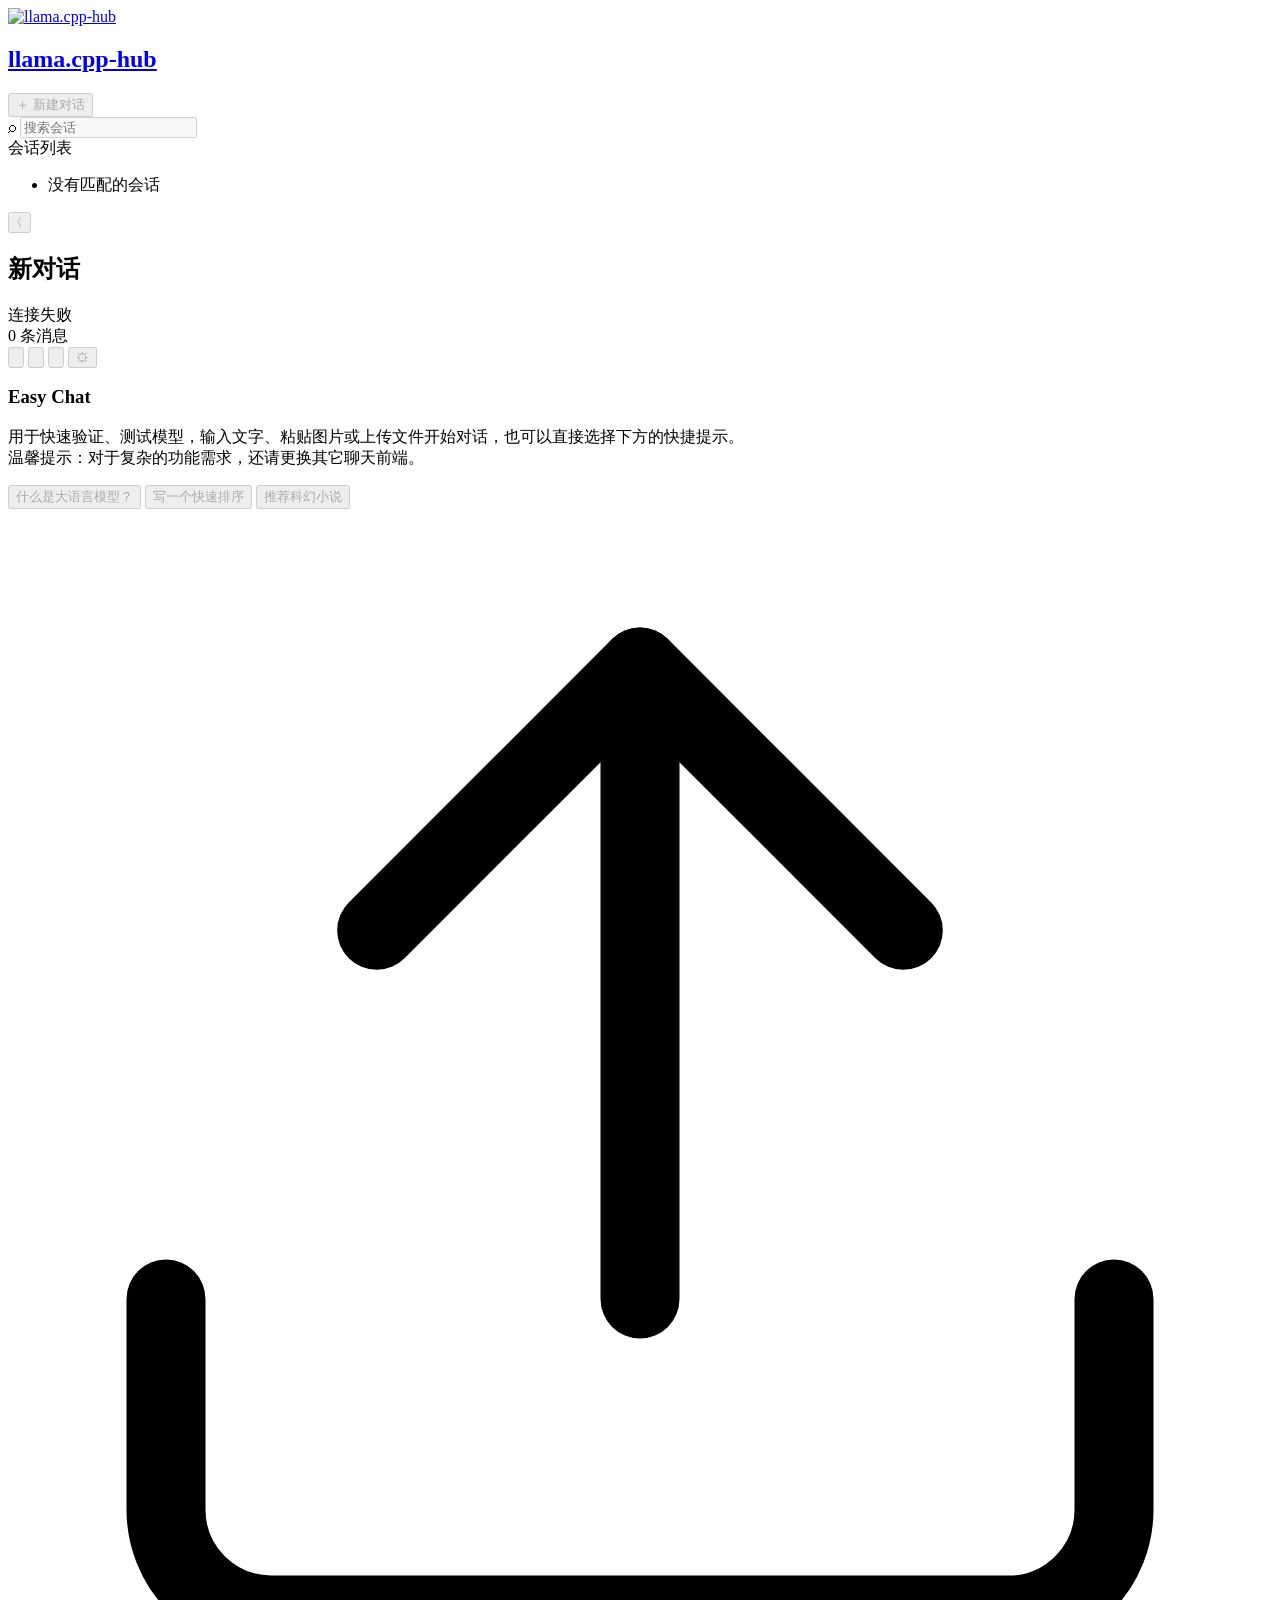
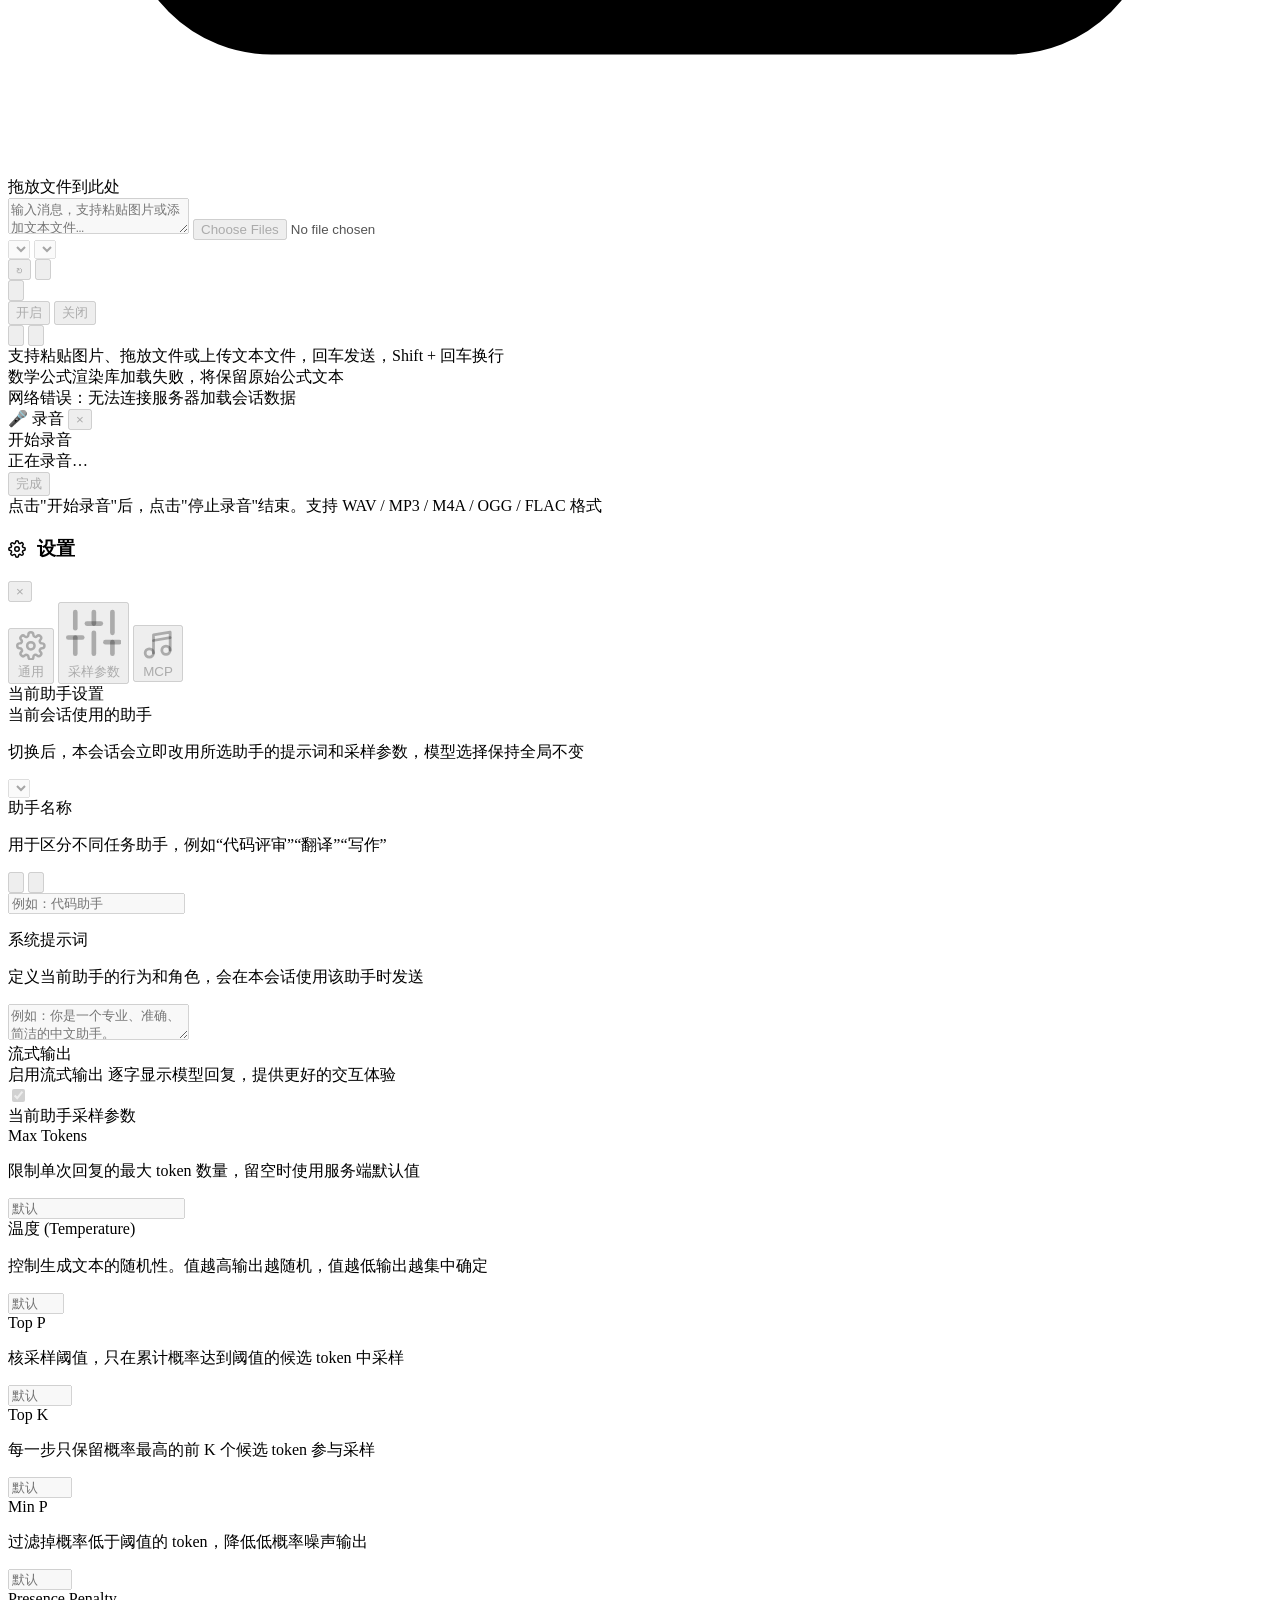
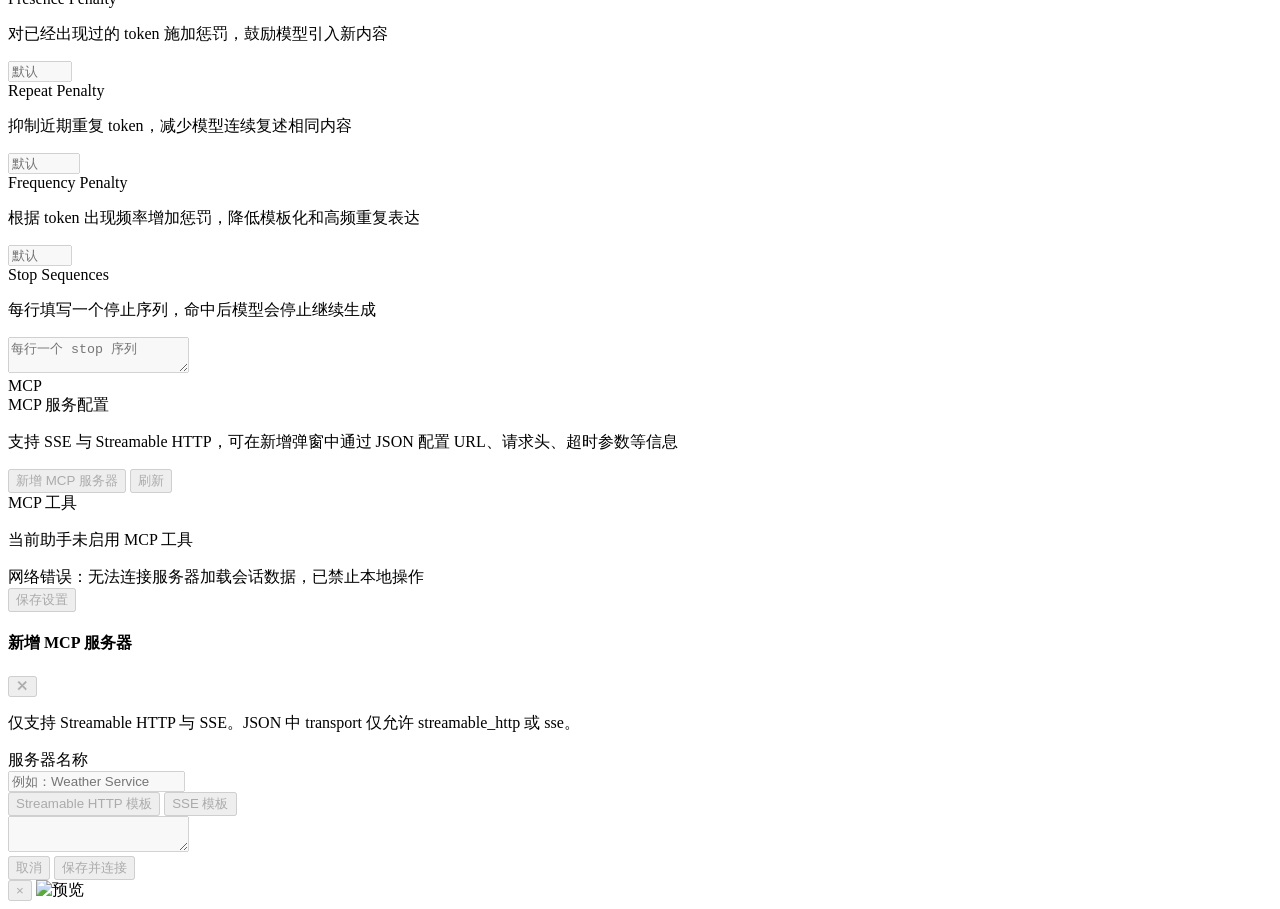
==== src/main/resources/web/chat/index.html @ 574ead31 "Merge upstream updates: 同步上游项目的最新修复和功能" ====
<!DOCTYPE html>
<html lang="zh-CN">
<head>
  <meta charset="UTF-8">
  <meta name="viewport" content="width=device-width, initial-scale=1.0">
  <title>Easy Chat</title>
  <link rel="stylesheet" href="./index.css">
  <link rel="stylesheet" href="/css/github.min.css">
</head>
<body>
  <div class="app">
    <aside class="sidebar">
      <div class="brand">
        <a class="brand-left" href="../index.html" aria-label="返回首页">
          <div class="brand-mark">
            <img src="../llama1-icon-transparent.png" alt="llama.cpp-hub" class="brand-mark-image">
          </div>
          <div class="brand-copy">
            <h1>llama.cpp-hub</h1>
          </div>
        </a>
      </div>

      <button id="newChatBtn" class="primary-button full" type="button">＋ 新建对话</button>

      <div class="search-wrap">
        <span>⌕</span>
        <input id="searchInput" type="text" placeholder="搜索会话">
      </div>

      <div class="sidebar-label">会话列表</div>
      <ul id="conversationList" class="conversation-list"></ul>
    </aside>

    <main class="main">
      <header class="topbar">
        <div class="topbar-leading">
          <button id="sidebarToggleBtn" class="icon-button sidebar-toggle" type="button" aria-label="打开会话列表" aria-expanded="false">☰</button>
          <div class="topbar-copy">
            <h2 id="conversationTitle">新对话</h2>
          </div>
        </div>
        <div class="topbar-actions">
          <div class="status-chip">
            <span id="statusDot" class="status-dot"></span>
            <span id="statusShortText">未连接</span>
          </div>
          <div id="messageCountChip" class="meta-chip">0 条消息</div>
         <button id="privacyModeBtn" class="icon-button privacy-mode-btn" type="button" aria-label="开启隐私模式" aria-pressed="false" title="隐私模式">
            <svg viewBox="0 0 24 24" fill="none" stroke="currentColor" stroke-width="1.9" stroke-linecap="round" stroke-linejoin="round" aria-hidden="true">
              <path d="M12 3l7 3v5c0 5-3.2 8.7-7 10-3.8-1.3-7-5-7-10V6l7-3z"/>
              <path d="M9 12h6"/>
              <path d="M10 9.5h4"/>
            </svg>
          </button>
          <button id="exportBtn" class="ghost-button toolbar-icon-button" type="button" aria-label="导出对话" title="导出对话">
            <svg viewBox="0 0 24 24" fill="none" stroke="currentColor" stroke-width="2" stroke-linecap="round" stroke-linejoin="round" aria-hidden="true"><path d="M21 15v4a2 2 0 0 1-2 2H5a2 2 0 0 1-2-2v-4"/><polyline points="7 10 12 15 17 10"/><line x1="12" y1="15" x2="12" y2="3"/></svg>
          </button>
          <button id="clearBtn" class="ghost-button toolbar-icon-button" type="button" aria-label="清空对话" title="清空对话">
            <svg viewBox="0 0 24 24" fill="none" stroke="currentColor" stroke-width="2" stroke-linecap="round" stroke-linejoin="round" aria-hidden="true"><polyline points="3 6 5 6 21 6"/><path d="M8 6V4a1 1 0 0 1 1-1h6a1 1 0 0 1 1 1v2"/><path d="M19 6l-1 14a1 1 0 0 1-1 1H7a1 1 0 0 1-1-1L5 6"/><line x1="10" y1="11" x2="10" y2="17"/><line x1="14" y1="11" x2="14" y2="17"/></svg>
          </button>
          <button id="settingsBtn" class="icon-button" type="button" aria-label="设置">⚙</button>
        </div>
      </header>

      <section id="chatScroll" class="chat-scroll">
        <div class="chat-column">
          <div id="emptyState" class="empty-state">
            <div class="empty-card">
              <h3>Easy Chat</h3>
              <p>用于快速验证、测试模型，输入文字、粘贴图片或上传文件开始对话，也可以直接选择下方的快捷提示。<br>温馨提示：对于复杂的功能需求，还请更换其它聊天前端。</p>
              <div class="empty-hints">
                <button class="empty-hint" data-hint="用简单的语言解释一下什么是大语言模型">什么是大语言模型？</button>
                <button class="empty-hint" data-hint="帮我写一个 Python 快速排序算法">写一个快速排序</button>
                <button class="empty-hint" data-hint="给我推荐 5 本经典的科幻小说，并简要说明推荐理由">推荐科幻小说</button>
              </div>
            </div>
          </div>
          <div id="messages"></div>
        </div>
      </section>

      <section class="composer-shell">
        <div class="composer-card">
          <div id="draftImageList" class="draft-image-list hidden"></div>
          <div id="dropZone" class="drop-zone hidden">
            <div class="drop-zone-inner">
              <svg class="drop-zone-icon" viewBox="0 0 24 24" fill="none" stroke="currentColor" stroke-width="1.5" stroke-linecap="round" stroke-linejoin="round"><path d="M21 15v4a2 2 0 0 1-2 2H5a2 2 0 0 1-2-2v-4"/><polyline points="17 8 12 3 7 8"/><line x1="12" y1="3" x2="12" y2="15"/></svg>
              <span>拖放文件到此处</span>
            </div>
          </div>
          <textarea id="promptInput" class="composer-input" placeholder="输入消息，支持粘贴图片或添加文本文件…"></textarea>
          <input id="imageInput" class="hidden" type="file" multiple>
          <div class="composer-bar">
            <div class="composer-left">
              <select id="conversationAssistantSelect" class="model-select composer-assistant-select" aria-label="当前会话使用的助手"></select>
              <select id="modelSelect" class="model-select" aria-label="选择模型"></select>
            </div>
            <div class="composer-right">
              <button id="refreshModelsBtn" class="icon-button" type="button" aria-label="刷新模型" title="刷新模型">↻</button>
              <button id="imageUploadBtn" class="image-upload-btn" type="button" aria-label="Upload files" title="Upload files">
                <svg viewBox="0 0 24 24" fill="none" stroke="currentColor" stroke-width="1.8" stroke-linecap="round" stroke-linejoin="round" aria-hidden="true">
                  <path d="M14 2H7a2 2 0 0 0-2 2v16a2 2 0 0 0 2 2h10a2 2 0 0 0 2-2V7z"></path>
                  <path d="M14 2v5h5"></path>
                  <path d="M12 18v-6"></path>
                  <path d="M9.5 14.5 12 12l2.5 2.5"></path>
                </svg>
              </button>
              <div id="thinkingMenuWrap" class="menu-wrap">
                <button id="thinkingToggleBtn" class="icon-button thinking-toggle" type="button" aria-label="思维链" aria-haspopup="menu" aria-expanded="false" title="思维链">
                  <svg class="thinking-toggle-icon" viewBox="0 0 24 24" fill="none" stroke="currentColor" stroke-width="1.8" stroke-linecap="round" stroke-linejoin="round" aria-hidden="true">
                    <path d="M9 18h6"/>
                    <path d="M10 22h4"/>
                    <path d="M8.8 14.8C7.7 13.95 7 12.62 7 11.13C7 8.3 9.24 6 12 6s5 2.3 5 5.13c0 1.49-.7 2.82-1.8 3.67c-.64.5-1.2 1.03-1.52 1.7H10.32c-.32-.67-.88-1.2-1.52-1.7Z"/>
                    <path d="M12 2v1.5"/>
                    <path d="M4.93 4.93l1.06 1.06"/>
                    <path d="M19.07 4.93l-1.06 1.06"/>
                  </svg>
                </button>
                <div id="thinkingMenu" class="thinking-menu" role="menu" aria-hidden="true">
                  <button class="thinking-menu-item" type="button" data-thinking-value="true" role="menuitemradio">开启</button>
                  <button class="thinking-menu-item" type="button" data-thinking-value="false" role="menuitemradio">关闭</button>
                </div>
              </div>
              <button id="micRecorderBtn" class="icon-button toolbar-icon-button" type="button" aria-label="录音" title="录音">
                <svg viewBox="0 0 24 24" fill="none" stroke="currentColor" stroke-width="2" stroke-linecap="round" stroke-linejoin="round" aria-hidden="true"><path d="M12 2a3 3 0 0 0-3 3v7a3 3 0 0 0 6 0V5a3 3 0 0 0-3-3z"/><path d="M19 10v2a7 7 0 0 1-14 0v-2"/><line x1="12" y1="19" x2="12" y2="22"/></svg>
              </button>
              <button id="sendBtn" class="icon-button send-toggle-button" type="button" aria-label="发送" title="发送">
                <svg viewBox="0 0 24 24" fill="none" stroke="currentColor" stroke-width="2" stroke-linecap="round" stroke-linejoin="round" aria-hidden="true"><line x1="22" y1="2" x2="11" y2="13"/><polygon points="22 2 15 22 11 13 2 9 22 2"/></svg>
              </button>
            </div>
          </div>
        </div>
        <div class="composer-hint">支持粘贴图片、拖放文件或上传文本文件，回车发送，Shift + 回车换行</div>
      </section>
    </main>
  </div>
  <div id="sidebarBackdrop" class="sidebar-backdrop" aria-hidden="true"></div>

  <div id="toastContainer" class="toast-container" aria-live="polite"></div>

  <div id="audioRecorderModal" class="audio-recorder-modal" aria-hidden="true">
    <div class="audio-recorder-panel">
      <div class="audio-recorder-head">
        <span>🎤 录音</span>
        <button id="audioRecorderCloseBtn" type="button" aria-label="关闭" class="audio-recorder-close">&times;</button>
      </div>
      <div class="audio-recorder-body">
        <!-- audio-recorder-idle placeholder -->
        <div id="audioRecorderStartBtn" class="audio-recorder-record-btn" type="button">开始录音</div>
        <!-- audio-recorder-recording -->
        <div id="audioRecorderStatus" class="audio-recorder-status">正在录音…</div>
        <!-- audio-recorder-complete -->
        <div id="audioRecorderComplete" class="audio-recorder-complete">
          <button id="audioRecorderDoneBtn" class="audio-recorder-action-btn audio-recorder-confirm" type="button">完成</button>
        </div>
        <div class="audio-recorder-hint">点击"开始录音"后，点击"停止录音"结束。支持 WAV / MP3 / M4A / OGG / FLAC 格式</div>
      </div>
    </div>
  </div>

  <div id="settingsDrawer" class="drawer" aria-hidden="true">
    <div class="drawer-panel settings-dialog">
      <div class="drawer-head">
        <h3>
          <svg viewBox="0 0 24 24" fill="none" stroke="currentColor" stroke-width="2" stroke-linecap="round" stroke-linejoin="round" style="width:18px;height:18px;vertical-align:-3px;margin-right:6px"><circle cx="12" cy="12" r="3"/><path d="M19.4 15a1.65 1.65 0 0 0 .33 1.82l.06.06a2 2 0 0 1-2.83 2.83l-.06-.06a1.65 1.65 0 0 0-1.82-.33 1.65 1.65 0 0 0-1 1.51V21a2 2 0 0 1-4 0v-.09A1.65 1.65 0 0 0 9 19.4a1.65 1.65 0 0 0-1.82.33l-.06.06a2 2 0 0 1-2.83-2.83l.06-.06A1.65 1.65 0 0 0 4.68 15a1.65 1.65 0 0 0-1.51-1H3a2 2 0 0 1 0-4h.09A1.65 1.65 0 0 0 4.6 9a1.65 1.65 0 0 0-.33-1.82l-.06-.06a2 2 0 0 1 2.83-2.83l.06.06A1.65 1.65 0 0 0 9 4.68a1.65 1.65 0 0 0 1-1.51V3a2 2 0 0 1 4 0v.09a1.65 1.65 0 0 0 1 1.51 1.65 1.65 0 0 0 1.82-.33l.06-.06a2 2 0 0 1 2.83 2.83l-.06.06A1.65 1.65 0 0 0 19.4 9a1.65 1.65 0 0 0 1.51 1H21a2 2 0 0 1 0 4h-.09a1.65 1.65 0 0 0-1.51 1z"/></svg>
          设置
        </h3>
        <button id="closeSettingsBtn" class="icon-button" type="button" aria-label="关闭">×</button>
      </div>

      <div class="settings-body">
        <nav class="settings-tabs" role="tablist">
          <button class="settings-tab active" data-settings-tab="general" role="tab" type="button">
            <svg viewBox="0 0 24 24" fill="none" stroke="currentColor" stroke-width="2" stroke-linecap="round" stroke-linejoin="round"><circle cx="12" cy="12" r="3"/><path d="M19.4 15a1.65 1.65 0 0 0 .33 1.82l.06.06a2 2 0 0 1-2.83 2.83l-.06-.06a1.65 1.65 0 0 0-1.82-.33 1.65 1.65 0 0 0-1 1.51V21a2 2 0 0 1-4 0v-.09A1.65 1.65 0 0 0 9 19.4a1.65 1.65 0 0 0-1.82.33l-.06.06a2 2 0 0 1-2.83-2.83l.06-.06A1.65 1.65 0 0 0 4.68 15a1.65 1.65 0 0 0-1.51-1H3a2 2 0 0 1 0-4h.09A1.65 1.65 0 0 0 4.6 9a1.65 1.65 0 0 0-.33-1.82l-.06-.06a2 2 0 0 1 2.83-2.83l.06.06A1.65 1.65 0 0 0 9 4.68a1.65 1.65 0 0 0 1-1.51V3a2 2 0 0 1 4 0v.09a1.65 1.65 0 0 0 1 1.51 1.65 1.65 0 0 0 1.82-.33l.06-.06a2 2 0 0 1 2.83 2.83l-.06.06A1.65 1.65 0 0 0 19.4 9a1.65 1.65 0 0 0 1.51 1H21a2 2 0 0 1 0 4h-.09a1.65 1.65 0 0 0-1.51 1z"/></svg>
            通用
          </button>
          <button class="settings-tab" data-settings-tab="sampling" role="tab" type="button">
            <svg viewBox="0 0 24 24" fill="none" stroke="currentColor" stroke-width="2" stroke-linecap="round" stroke-linejoin="round"><line x1="4" y1="21" x2="4" y2="14"/><line x1="4" y1="10" x2="4" y2="3"/><line x1="12" y1="21" x2="12" y2="12"/><line x1="12" y1="8" x2="12" y2="3"/><line x1="20" y1="21" x2="20" y2="16"/><line x1="20" y1="12" x2="20" y2="3"/><line x1="1" y1="14" x2="7" y2="14"/><line x1="9" y1="8" x2="15" y2="8"/><line x1="17" y1="16" x2="23" y2="16"/></svg>
            采样参数
          </button>
          <button class="settings-tab" data-settings-tab="mcp" role="tab" type="button">
            <svg viewBox="0 0 24 24" fill="none" stroke="currentColor" stroke-width="2" stroke-linecap="round" stroke-linejoin="round"><path d="M9 18V5l12-2v13"/><path d="M9 9l12-2"/><circle cx="6" cy="18" r="3"/><circle cx="18" cy="16" r="3"/></svg>
            MCP
          </button>
        </nav>

        <div class="settings-content">
          <div class="settings-section active" data-settings-section="general">
            <div class="settings-group">
              <div class="settings-group-title">当前助手设置</div>
              <div class="settings-field">
                <div class="settings-field-header">
                  <label for="settingsConversationAssistantSelect">当前会话使用的助手</label>
                </div>
                <p class="settings-field-desc">切换后，本会话会立即改用所选助手的提示词和采样参数，模型选择保持全局不变</p>
                <select id="settingsConversationAssistantSelect" class="drawer-input" aria-label="设置面板中的当前会话助手"></select>
              </div>
              <div class="settings-field">
                <div class="settings-field-header">
                  <label for="assistantNameInput">助手名称</label>
                </div>
                <p class="settings-field-desc">用于区分不同任务助手，例如“代码评审”“翻译”“写作”</p>
                <div class="assistant-name-row">
                  <div class="settings-inline-actions assistant-inline-actions">
                    <button id="newAssistantBtn" class="icon-button assistant-action-button" type="button" aria-label="新建助手" title="新建助手">
                      <svg viewBox="0 0 24 24" fill="none" stroke="currentColor" stroke-width="2" stroke-linecap="round" stroke-linejoin="round" aria-hidden="true">
                        <path d="M12 5v14"/>
                        <path d="M5 12h14"/>
                      </svg>
                    </button>
                    <button id="deleteAssistantBtn" class="icon-button assistant-action-button" type="button" aria-label="删除当前助手" title="删除当前助手">
                      <svg viewBox="0 0 24 24" fill="none" stroke="currentColor" stroke-width="2" stroke-linecap="round" stroke-linejoin="round" aria-hidden="true">
                        <path d="M3 6h18"/>
                        <path d="M8 6V4h8v2"/>
                        <path d="M19 6l-1 13a1 1 0 0 1-1 1H7a1 1 0 0 1-1-1L5 6"/>
                        <path d="M10 11v6"/>
                        <path d="M14 11v6"/>
                      </svg>
                    </button>
                  </div>
                  <input id="assistantNameInput" class="drawer-input" type="text" maxlength="40" placeholder="例如：代码助手">
                </div>
                <p id="assistantUsageHint" class="settings-field-desc"></p>
              </div>
              <div class="settings-field">
                <div class="settings-field-header">
                  <label for="systemPromptInput">系统提示词</label>
                </div>
                <p class="settings-field-desc">定义当前助手的行为和角色，会在本会话使用该助手时发送</p>
                <textarea id="systemPromptInput" class="drawer-textarea" placeholder="例如：你是一个专业、准确、简洁的中文助手。"></textarea>
              </div>
              <div class="settings-field">
                <div class="settings-field-header">
                  <label>流式输出</label>
                </div>
                <label class="settings-toggle">
                  <div class="settings-toggle-text">
                    <span>启用流式输出</span>
                    <span class="settings-field-desc">逐字显示模型回复，提供更好的交互体验</span>
                  </div>
                  <span class="toggle-switch">
                    <input id="streamToggle" type="checkbox" checked>
                    <span class="toggle-slider"></span>
                  </span>
                </label>
              </div>
            </div>
          </div>

          <div class="settings-section" data-settings-section="sampling">
            <div class="settings-group">
              <div class="settings-group-title">当前助手采样参数</div>
              <div class="settings-field">
                <div class="settings-field-header">
                  <label for="maxTokensInput">Max Tokens</label>
                </div>
                <p class="settings-field-desc">限制单次回复的最大 token 数量，留空时使用服务端默认值</p>
                <input id="maxTokensInput" class="drawer-input" type="number" step="1" min="1" placeholder="默认">
              </div>
              <div class="settings-field">
                <div class="settings-field-header">
                  <label for="temperatureInput">温度 (Temperature)</label>
                </div>
                <p class="settings-field-desc">控制生成文本的随机性。值越高输出越随机，值越低输出越集中确定</p>
                <input id="temperatureInput" class="drawer-input" type="number" step="0.1" min="0" max="2" placeholder="默认">
              </div>
              <div class="settings-field">
                <div class="settings-field-header">
                  <label for="topPInput">Top P</label>
                </div>
                <p class="settings-field-desc">核采样阈值，只在累计概率达到阈值的候选 token 中采样</p>
                <input id="topPInput" class="drawer-input" type="number" step="0.05" min="0" max="1" placeholder="默认">
              </div>
              <div class="settings-field">
                <div class="settings-field-header">
                  <label for="topKInput">Top K</label>
                </div>
                <p class="settings-field-desc">每一步只保留概率最高的前 K 个候选 token 参与采样</p>
                <input id="topKInput" class="drawer-input" type="number" step="1" min="0" max="2048" placeholder="默认">
              </div>
              <div class="settings-field">
                <div class="settings-field-header">
                  <label for="minPInput">Min P</label>
                </div>
                <p class="settings-field-desc">过滤掉概率低于阈值的 token，降低低概率噪声输出</p>
                <input id="minPInput" class="drawer-input" type="number" step="0.01" min="0" max="1" placeholder="默认">
              </div>
              <div class="settings-field">
                <div class="settings-field-header">
                  <label for="presencePenaltyInput">Presence Penalty</label>
                </div>
                <p class="settings-field-desc">对已经出现过的 token 施加惩罚，鼓励模型引入新内容</p>
                <input id="presencePenaltyInput" class="drawer-input" type="number" step="0.1" min="-2" max="2" placeholder="默认">
              </div>
              <div class="settings-field">
                <div class="settings-field-header">
                  <label for="repeatPenaltyInput">Repeat Penalty</label>
                </div>
                <p class="settings-field-desc">抑制近期重复 token，减少模型连续复述相同内容</p>
                <input id="repeatPenaltyInput" class="drawer-input" type="number" step="0.05" min="0" max="10" placeholder="默认">
              </div>
              <div class="settings-field">
                <div class="settings-field-header">
                  <label for="frequencyPenaltyInput">Frequency Penalty</label>
                </div>
                <p class="settings-field-desc">根据 token 出现频率增加惩罚，降低模板化和高频重复表达</p>
                <input id="frequencyPenaltyInput" class="drawer-input" type="number" step="0.1" min="-2" max="2" placeholder="默认">
              </div>
              <div class="settings-field">
                <div class="settings-field-header">
                  <label for="stopSequencesInput">Stop Sequences</label>
                </div>
                <p class="settings-field-desc">每行填写一个停止序列，命中后模型会停止继续生成</p>
                <textarea id="stopSequencesInput" class="drawer-textarea" placeholder="每行一个 stop 序列"></textarea>
              </div>
            </div>
          </div>

          <div class="settings-section" data-settings-section="mcp">
            <div class="settings-group">
              <div class="settings-group-title">MCP</div>
              <div class="settings-field">
                <div class="settings-field-header">
                  <label>MCP 服务配置</label>
                </div>
                <p class="settings-field-desc">支持 SSE 与 Streamable HTTP，可在新增弹窗中通过 JSON 配置 URL、请求头、超时参数等信息</p>
                <div class="mcp-connect-row">
                  <button id="mcpOpenAddDialogBtn" class="primary-button" type="button">新增 MCP 服务器</button>
                  <button id="mcpRefreshBtn" class="ghost-button" type="button">刷新</button>
                </div>
              </div>
              <div class="settings-field">
                <div class="settings-field-header">
                  <label>MCP 工具</label>
                </div>
                <p id="mcpSummary" class="settings-field-desc">当前助手未启用 MCP 工具</p>
                <div id="mcpServerList" class="mcp-server-list"></div>
              </div>
            </div>
          </div>
        </div>
      </div>

      <div class="drawer-footer">
        <span id="settingsStorageHint" class="settings-storage-hint"></span>
        <div class="drawer-actions">
          <button id="saveSettingsBtn" class="primary-button" type="button">保存设置</button>
        </div>
      </div>
    </div>
  </div>

  <div id="mcpAddDialog" class="mcp-dialog-backdrop" aria-hidden="true">
    <div class="mcp-dialog" role="dialog" aria-modal="true" aria-labelledby="mcpAddDialogTitle">
      <div class="mcp-dialog-head">
        <h4 id="mcpAddDialogTitle">新增 MCP 服务器</h4>
        <button id="mcpDialogCloseBtn" class="icon-button mcp-dialog-close" type="button" aria-label="关闭">✕</button>
      </div>
      <div class="mcp-dialog-body">
        <p class="settings-field-desc">仅支持 Streamable HTTP 与 SSE。JSON 中 transport 仅允许 streamable_http 或 sse。</p>
        <div class="settings-field">
          <div class="settings-field-header">
            <label for="mcpServerNameInput">服务器名称</label>
          </div>
          <input id="mcpServerNameInput" class="drawer-input" type="text" placeholder="例如：Weather Service">
        </div>
        <div class="mcp-template-actions">
          <button id="mcpUseStreamableTemplateBtn" class="ghost-button" type="button">Streamable HTTP 模板</button>
          <button id="mcpUseSseTemplateBtn" class="ghost-button" type="button">SSE 模板</button>
        </div>
        <textarea id="mcpJsonInput" class="drawer-textarea mcp-json-input" spellcheck="false" aria-label="MCP JSON 配置"></textarea>
      </div>
      <div class="mcp-dialog-footer">
        <button id="mcpDialogCancelBtn" class="ghost-button" type="button">取消</button>
        <button id="mcpDialogSaveBtn" class="primary-button" type="button">保存并连接</button>
      </div>
    </div>
  </div>
  <div class="image-lightbox" id="imageLightbox" role="dialog" aria-modal="true" aria-label="图片预览">
    <button class="image-lightbox-close" id="imageLightboxClose" type="button" aria-label="关闭">&times;</button>
    <img class="image-lightbox-img" id="imageLightboxImg" src="" alt="预览">
  </div>
  <script src="/js/marked.umd.js"></script>
  <script src="/js/highlight.min.js"></script>
  <script src="./chat-mcp.js"></script>
  <script src="./audio-recorder.js"></script>
  <script>

    const CHAT_ENDPOINT = '/v1/chat/completions';
    const MODELS_ENDPOINT = '/v1/models';
    const EASY_CHAT_STATE_ENDPOINT = '/api/easy-chat/state';
    const EASY_CHAT_STATE_REVISION_ENDPOINT = '/api/easy-chat/state/revision';
    const EASY_CHAT_CONVERSATION_ENDPOINT = '/api/easy-chat/conversation';
    const EASY_CHAT_SYNC_ENDPOINT = '/api/easy-chat/sync';
    const STATE_REVISION_CONFLICT_CODE = 'STATE_REVISION_CONFLICT';
    const STATE_LOAD_TIMEOUT_MS = 30000;
    const STATE_SAVE_TIMEOUT_MS = 20000;
    const MAX_IMAGE_COUNT = 6;
    const MAX_IMAGE_SIZE = 10 * 1024 * 1024;
    const MAX_TEXT_FILE_SIZE = 512 * 1024;
    const MAX_AUDIO_SIZE = 25 * 1024 * 1024;
    const TEXT_FILE_EXTENSIONS = new Set(['txt', 'md', 'markdown', 'json', 'js', 'ts', 'tsx', 'jsx', 'java', 'py', 'go', 'rs', 'c', 'cpp', 'h', 'hpp', 'cs', 'sh', 'bat', 'ps1', 'yaml', 'yml', 'xml', 'html', 'css', 'sql', 'log']);
    let stateSaveTimer = 0;
    let stateSaveRetryTimer = 0;
    let stateSaveInFlight = false;
    let pendingStatePayload = null;
    let stateRevision = '';
    let stateLoadedFromServer = false;
    let stateLoadInProgress = false;
    let conversationLoadInProgress = false;

    const state = {
      model: '',
      temperature: '',
      maxTokens: '',
      topP: '',
      topK: '',
      minP: '',
      presencePenalty: '',
      repeatPenalty: '',
      frequencyPenalty: '',
      stopSequences: '',
      stream: true,
      enableThinking: false,
      systemPrompt: '',
      mcpServerUrls: [],
      search: '',
      privacyMode: false,
      conversations: [],
      currentConversationId: '',
      assistants: [],
      abortController: null,
      isSending: false,
      isRecording: false,
      editingMessageIndex: null,
      editingMessageDraft: null,
      draftImages: [],
      draftTextFiles: [],
      draftAudioFiles: [],
      chatAutoScroll: true,
      conversationMenuId: '',
      sidebarOpen: false,
      sidebarCollapsed: false
    };

    let modelCapabilitiesMap = {};
    let modelNodeIdMap = {};

    function isAudioSupported() {
      const modelName = typeof state.model === 'string' ? state.model : '';
      if (!modelName) {
        return false;
      }
      const caps = modelCapabilitiesMap[modelName];
      if (!caps || typeof caps !== 'object') {
        return false;
      }
      return caps.audio === true;
    }

    function syncMicRecorderButton() {
      if (!els.micRecorderBtn) {
        return;
      }
      const supported = isAudioSupported();
      els.micRecorderBtn.disabled = !supported;
      els.micRecorderBtn.title = supported ? '录音' : '当前模型不支持音频';
    }

    const els = {
      settingsBtn: document.getElementById('settingsBtn'),
      newChatBtn: document.getElementById('newChatBtn'),
      searchInput: document.getElementById('searchInput'),
      conversationList: document.getElementById('conversationList'),
      refreshModelsBtn: document.getElementById('refreshModelsBtn'),
      imageUploadBtn: document.getElementById('imageUploadBtn'),
      imageInput: document.getElementById('imageInput'),
      conversationTitle: document.getElementById('conversationTitle'),
      statusDot: document.getElementById('statusDot'),
      statusShortText: document.getElementById('statusShortText'),
      messageCountChip: document.getElementById('messageCountChip'),
      privacyModeBtn: document.getElementById('privacyModeBtn'),
      sidebarToggleBtn: document.getElementById('sidebarToggleBtn'),
      sidebarBackdrop: document.getElementById('sidebarBackdrop'),
      emptyState: document.getElementById('emptyState'),
      messages: document.getElementById('messages'),
      promptInput: document.getElementById('promptInput'),
      draftImageList: document.getElementById('draftImageList'),
      modelSelect: document.getElementById('modelSelect'),
      exportBtn: document.getElementById('exportBtn'),
      clearBtn: document.getElementById('clearBtn'),
      sendBtn: document.getElementById('sendBtn'),
      micRecorderBtn: document.getElementById('micRecorderBtn'),
      audioRecorderModal: document.getElementById('audioRecorderModal'),
      audioRecorderCloseBtn: document.getElementById('audioRecorderCloseBtn'),
    audioRecorderStartBtn: document.getElementById('audioRecorderStartBtn'),
    audioRecorderStatus: document.getElementById('audioRecorderStatus'),
      audioRecorderComplete: document.getElementById('audioRecorderComplete'),
      audioRecorderDoneBtn: document.getElementById('audioRecorderDoneBtn'),
      chatScroll: document.getElementById('chatScroll'),
      settingsDrawer: document.getElementById('settingsDrawer'),
      closeSettingsBtn: document.getElementById('closeSettingsBtn'),
      thinkingMenuWrap: document.getElementById('thinkingMenuWrap'),
      thinkingToggleBtn: document.getElementById('thinkingToggleBtn'),
      thinkingMenu: document.getElementById('thinkingMenu'),
      temperatureInput: document.getElementById('temperatureInput'),
      maxTokensInput: document.getElementById('maxTokensInput'),
      topPInput: document.getElementById('topPInput'),
      topKInput: document.getElementById('topKInput'),
      minPInput: document.getElementById('minPInput'),
      presencePenaltyInput: document.getElementById('presencePenaltyInput'),
      repeatPenaltyInput: document.getElementById('repeatPenaltyInput'),
      frequencyPenaltyInput: document.getElementById('frequencyPenaltyInput'),
      stopSequencesInput: document.getElementById('stopSequencesInput'),
      streamToggle: document.getElementById('streamToggle'),
      systemPromptInput: document.getElementById('systemPromptInput'),
      conversationAssistantSelect: document.getElementById('conversationAssistantSelect'),
      settingsConversationAssistantSelect: document.getElementById('settingsConversationAssistantSelect'),
      newAssistantBtn: document.getElementById('newAssistantBtn'),
      deleteAssistantBtn: document.getElementById('deleteAssistantBtn'),
      assistantNameInput: document.getElementById('assistantNameInput'),
      assistantUsageHint: document.getElementById('assistantUsageHint'),
      settingsStorageHint: document.getElementById('settingsStorageHint'),
      saveSettingsBtn: document.getElementById('saveSettingsBtn'),
      mcpOpenAddDialogBtn: document.getElementById('mcpOpenAddDialogBtn'),
      mcpAddDialog: document.getElementById('mcpAddDialog'),
      mcpDialogCloseBtn: document.getElementById('mcpDialogCloseBtn'),
      mcpDialogCancelBtn: document.getElementById('mcpDialogCancelBtn'),
       mcpDialogSaveBtn: document.getElementById('mcpDialogSaveBtn'),
       mcpServerNameInput: document.getElementById('mcpServerNameInput'),
       mcpJsonInput: document.getElementById('mcpJsonInput'),
      mcpUseStreamableTemplateBtn: document.getElementById('mcpUseStreamableTemplateBtn'),
      mcpUseSseTemplateBtn: document.getElementById('mcpUseSseTemplateBtn'),
      mcpRefreshBtn: document.getElementById('mcpRefreshBtn'),
      mcpSummary: document.getElementById('mcpSummary'),
      mcpServerList: document.getElementById('mcpServerList')
    };

    let mcpModule = null;

    function isChatNearBottom() {
      if (!els.chatScroll) {
        return true;
      }
      const threshold = 24;
      const distance = els.chatScroll.scrollHeight - els.chatScroll.scrollTop - els.chatScroll.clientHeight;
      return distance <= threshold;
    }

    function syncChatAutoScroll() {
      state.chatAutoScroll = isChatNearBottom();
    }

    function scrollChatToBottom(force) {
      if (!force && !state.chatAutoScroll) {
        return;
      }
      requestAnimationFrame(() => {
        els.chatScroll.scrollTop = els.chatScroll.scrollHeight;
        state.chatAutoScroll = true;
      });
    }

    function showToast(type, message) {
      const container = document.getElementById('toastContainer');
      if (!container) return;
      const toast = document.createElement('div');
      toast.className = 'toast ' + (type || 'info');
      toast.innerHTML = '<span class="toast-dot"></span><span>' + escapeHtml(message) + '</span>';
      container.appendChild(toast);
      const dismiss = () => {
        toast.classList.add('exiting');
        toast.addEventListener('animationend', () => toast.remove(), { once: true });
      };
      const timer = setTimeout(dismiss, 3200);
      toast.addEventListener('click', () => { clearTimeout(timer); dismiss(); });
    }

    function escapeHtml(value) {
      return String(value ?? '')
        .replace(/&/g, '&amp;')
        .replace(/</g, '&lt;')
        .replace(/>/g, '&gt;')
        .replace(/"/g, '&quot;')
        .replace(/'/g, '&#39;');
    }

    const MATH_TOKEN_PREFIX = 'LLAMA_MATH_TOKEN_';
    let mathJaxLoading = false;
    let mathJaxLoadAttempt = 0;
    let mathTypesetTimer = 0;
    const pendingMathRoots = new Set();

    function ensureMathJax() {
      if (window.MathJax?.typesetPromise || mathJaxLoading) {
        return;
      }
      mathJaxLoading = true;
      window.MathJax = window.MathJax || {};
      window.MathJax.tex = {
        inlineMath: [['$', '$'], ['\\(', '\\)']],
        displayMath: [['$$', '$$'], ['\\[', '\\]']],
        processEscapes: true,
        ...(window.MathJax.tex || {})
      };
      window.MathJax.svg = {
        fontCache: 'global',
        ...(window.MathJax.svg || {})
      };
      window.MathJax.options = {
        skipHtmlTags: ['script', 'noscript', 'style', 'textarea', 'pre', 'code'],
        ...(window.MathJax.options || {})
      };

      const sources = [
        '/js/tex-svg.js',
        '../js/tex-svg.js'
      ];
      const script = document.createElement('script');
      script.src = sources[mathJaxLoadAttempt];
      script.defer = true;
      script.onload = () => {
        mathJaxLoading = false;
        flushMathTypeset();
      };
      script.onerror = () => {
        script.remove();
        if (mathJaxLoadAttempt < sources.length - 1) {
          mathJaxLoadAttempt += 1;
          mathJaxLoading = false;
          ensureMathJax();
          return;
        }
        mathJaxLoading = false;
        showToast('info', '数学公式渲染库加载失败，将保留原始公式文本');
      };
      document.head.appendChild(script);
    }

    function requestMathTypeset(root) {
      if (!root) {
        return;
      }
      pendingMathRoots.add(root);
      ensureMathJax();
      if (mathTypesetTimer) {
        clearTimeout(mathTypesetTimer);
      }
      mathTypesetTimer = window.setTimeout(() => {
        flushMathTypeset();
      }, 120);
    }

    function flushMathTypeset() {
      if (mathTypesetTimer) {
        clearTimeout(mathTypesetTimer);
        mathTypesetTimer = 0;
      }
      if (!pendingMathRoots.size || !window.MathJax?.typesetPromise) {
        return;
      }
      const roots = Array.from(pendingMathRoots).filter(root => root?.isConnected);
      pendingMathRoots.clear();
      if (!roots.length) {
        return;
      }
      if (typeof window.MathJax.typesetClear === 'function') {
        try {
          window.MathJax.typesetClear(roots);
        } catch (error) {
        }
      }
      window.MathJax.typesetPromise(roots).catch(() => {
      });
    }

    function createMathToken(kind, formula, store) {
      const token = MATH_TOKEN_PREFIX + store.length + '__';
      store.push({
        token,
        kind,
        formula: String(formula ?? '')
      });
      return token;
    }

    function findClosingDelimiter(text, start, delimiter, allowNewlines) {
      for (let index = start; index <= text.length - delimiter.length; index += 1) {
        if (text.startsWith(delimiter, index) && text[index - 1] !== '\\') {
          return index;
        }
        if (!allowNewlines && text[index] === '\n') {
          break;
        }
      }
      return -1;
    }

    function replaceMathInPlainText(text, store) {
      const input = String(text ?? '');
      let result = '';
      let index = 0;
      while (index < input.length) {
        if (input.startsWith('\\[', index)) {
          const close = findClosingDelimiter(input, index + 2, '\\]', true);
          if (close >= 0) {
            const formula = input.slice(index + 2, close);
            result += createMathToken('display', formula, store);
            index = close + 2;
            continue;
          }
        }
        if (input.startsWith('$$', index)) {
          const close = findClosingDelimiter(input, index + 2, '$$', true);
          if (close >= 0) {
            const formula = input.slice(index + 2, close);
            result += createMathToken('display', formula, store);
            index = close + 2;
            continue;
          }
        }
        if (input.startsWith('\\(', index)) {
          const close = findClosingDelimiter(input, index + 2, '\\)', false);
          if (close >= 0) {
            const formula = input.slice(index + 2, close);
            result += createMathToken('inline', formula, store);
            index = close + 2;
            continue;
          }
        }
        if (input[index] === '$' && input[index - 1] !== '\\' && input[index + 1] !== '$') {
          const nextChar = input[index + 1] || '';
          if (nextChar && !/\s/.test(nextChar)) {
            let close = -1;
            for (let cursor = index + 1; cursor < input.length; cursor += 1) {
              if (input[cursor] === '\n') {
                break;
              }
              if (input[cursor] === '$' && input[cursor - 1] !== '\\' && input[cursor - 1] && !/\s/.test(input[cursor - 1])) {
                close = cursor;
                break;
              }
            }
            if (close > index + 1) {
              const formula = input.slice(index + 1, close);
              result += createMathToken('inline', formula, store);
              index = close + 1;
              continue;
            }
          }
        }
        result += input[index];
        index += 1;
      }
      return result;
    }

    function normalizeQuotedEmphasis(text) {
      const source = String(text ?? '');
      const pattern = /(\*\*([^\n]+?)\*\*)|(\*([^\n]+?)\*)/g;
      let result = '';
      let cursor = 0;
      let changed = false;
      let match;

      while ((match = pattern.exec(source)) !== null) {
        const raw = match[0];
        const inner = match[2] ?? match[4] ?? '';
        const isStrong = !!match[1];
        const start = match.index;
        const end = start + raw.length;
        const prevChar = start > 0 ? source[start - 1] : '';
        const nextChar = end < source.length ? source[end] : '';
        const hasBoundaryConflict = prevChar === '*' || nextChar === '*';
        const hasOuterWhitespace = !inner || /^\s/.test(inner) || /\s$/.test(inner);
        const hasNestedMarkdown = /[`[\]<>]/.test(inner) || /\[[^\]]*\]\([^)]*\)/.test(inner);

        if (hasBoundaryConflict || hasOuterWhitespace || hasNestedMarkdown) {
          continue;
        }

        result += source.slice(cursor, start);
        result += isStrong
          ? '<strong>' + escapeHtml(inner) + '</strong>'
          : '<em>' + escapeHtml(inner) + '</em>';
        cursor = end;
        changed = true;
      }

      if (!changed) {
        return source;
      }

      result += source.slice(cursor);
      return result;
    }

    function protectMathSegments(text) {
      const source = String(text ?? '').replace(/\r\n/g, '\n');
      const mathStore = [];
      const fencedPattern = /(```[\s\S]*?```|~~~[\s\S]*?~~~)/g;
      let result = '';
      let lastIndex = 0;
      let match;
      while ((match = fencedPattern.exec(source)) !== null) {
        const plainSegment = source.slice(lastIndex, match.index);
        result += plainSegment.split(/(`[^`\n]+`)/g).map(segment => {
          if (/^`[^`\n]+`$/.test(segment)) {
            return segment;
          }
          return replaceMathInPlainText(segment, mathStore);
        }).join('');
        result += match[0];
        lastIndex = match.index + match[0].length;
      }
      const tail = source.slice(lastIndex);
      result += tail.split(/(`[^`\n]+`)/g).map(segment => {
        if (/^`[^`\n]+`$/.test(segment)) {
          return segment;
        }
        return replaceMathInPlainText(segment, mathStore);
      }).join('');
      return {
        text: result,
        math: mathStore
      };
    }

    function restoreMathTokens(html, mathStore) {
      let output = String(html ?? '');
      for (const item of mathStore) {
        const escapedFormula = escapeHtml(item.formula);
        const wrappedFormula = item.kind === 'display'
          ? '<span class="math-display">\\[' + escapedFormula + '\\]</span>'
          : '<span class="math-inline">\\(' + escapedFormula + '\\)</span>';
        output = output.replaceAll(item.token, wrappedFormula);
      }
      return output;
    }

    function buildInlineMarkdownFragment(text) {
      const source = String(text ?? '');
      const pattern = /(\*\*([^\n]+?)\*\*)|(\*([^\n]+?)\*)/g;
      let match;
      let cursor = 0;
      let changed = false;
      const fragment = document.createDocumentFragment();

      function appendText(value) {
        if (!value) {
          return;
        }
        fragment.appendChild(document.createTextNode(value));
      }

      while ((match = pattern.exec(source)) !== null) {
        const raw = match[0];
        const inner = match[2] ?? match[4] ?? '';
        const isStrong = !!match[1];
        const start = match.index;
        const end = start + raw.length;
        const prevChar = start > 0 ? source[start - 1] : '';
        const nextChar = end < source.length ? source[end] : '';
        const hasBoundaryConflict = Boolean((prevChar === '*' || nextChar === '*'));
        const hasOuterWhitespace = !inner || /^\s/.test(inner) || /\s$/.test(inner);

        if (hasBoundaryConflict || hasOuterWhitespace) {
          continue;
        }

        appendText(source.slice(cursor, start));
        const element = document.createElement(isStrong ? 'strong' : 'em');
        element.textContent = inner;
        fragment.appendChild(element);
        cursor = end;
        changed = true;
      }

      if (!changed) {
        return null;
      }

      appendText(source.slice(cursor));
      return fragment;
    }

    function fixResidualInlineMarkdown(root) {
      if (!root) {
        return;
      }
      const walker = document.createTreeWalker(root, NodeFilter.SHOW_TEXT);
      const textNodes = [];
      let current = walker.nextNode();
      while (current) {
        textNodes.push(current);
        current = walker.nextNode();
      }

      for (const node of textNodes) {
        const parent = node.parentElement;
        if (!parent || parent.closest('code, pre, script, style, textarea')) {
          continue;
        }
        if (!/[*]{1,2}[^\n*].*[*]{1,2}/.test(node.textContent || '')) {
          continue;
        }
        const fragment = buildInlineMarkdownFragment(node.textContent || '');
        if (!fragment) {
          continue;
        }
        node.replaceWith(fragment);
      }
    }

    function fixEmphasisSpacing(text) {
      const codes = [];
      text = text.replace(/(`+)([^`]+?)\1/g, m => { codes.push(m); return '\x00C' + (codes.length - 1) + '\x00'; });
      text = text.replace(/(\*{1,3})([^*\n]+?)\1/g, (m, _mk, _ct, off, s) => {
        const b = off > 0 ? s.charAt(off - 1) : '';
        const a = s.charAt(off + m.length);
        return (b && !/[\s*]/.test(b) ? ' ' : '') + m + (a && !/[\s*]/.test(a) ? ' ' : '');
      });
      text = text.replace(/(~~)([^~\n]+?)\1/g, (m, _mk, _ct, off, s) => {
        const b = off > 0 ? s.charAt(off - 1) : '';
        const a = s.charAt(off + m.length);
        return (b && !/[\s~]/.test(b) ? ' ' : '') + m + (a && !/[\s~]/.test(a) ? ' ' : '');
      });
      text = text.replace(/\x00C(\d+)\x00/g, (_, i) => codes[Number(i)]);
      return text;
    }

    function renderMarkdown(text) {
      const source = String(text ?? '');
      if (!window.marked || typeof window.marked.parse !== 'function') {
        return escapeHtml(source).replace(/\n/g, '<br>');
      }
      const protectedMath = protectMathSegments(source);
      let rendered = '';
      try {
        rendered = window.marked.parse(fixEmphasisSpacing(protectedMath.text), {
          gfm: true,
          breaks: true,
          mangle: false,
          headerIds: false
        });
      } catch (error) {
        return escapeHtml(source).replace(/\n/g, '<br>');
      }
      return restoreMathTokens(rendered, protectedMath.math);
    }

    function renderRichText(target, text, options = {}) {
      if (!target) {
        return;
      }
      const source = String(text ?? '');
      const isStreaming = !!options.isStreaming;
      if (isStreaming) {
        target.innerHTML = escapeHtml(source).replace(/\n/g, '<br>');
      } else {
        target.innerHTML = renderMarkdown(source);
      }
      if (!isStreaming && window.hljs && typeof window.hljs.highlightElement === 'function' && (source.includes('```') || source.includes('`'))) {
        const blocks = target.querySelectorAll('pre code');
        for (const block of blocks) {
          window.hljs.highlightElement(block);
        }
      }
      if (!isStreaming) {
        const pres = target.querySelectorAll('pre');
        for (const pre of pres) {
          if (pre.querySelector('.code-copy-btn')) continue;
          const btn = document.createElement('button');
          btn.type = 'button';
          btn.className = 'code-copy-btn';
          btn.setAttribute('aria-label', '复制代码');
          btn.title = '复制代码';
          btn.innerHTML = '<svg viewBox="0 0 24 24" aria-hidden="true"><rect x="9" y="9" width="11" height="11" rx="2"></rect><path d="M6 15V6a2 2 0 0 1 2-2h9"></path></svg>';
          btn.addEventListener('click', () => {
            const code = pre.querySelector('code');
            const text = code ? code.textContent : pre.textContent;
            navigator.clipboard.writeText(text).then(() => {
              btn.classList.add('copied');
              btn.innerHTML = '<svg viewBox="0 0 24 24" aria-hidden="true"><path d="M20 6 9 17l-5-5"></path></svg>';
              setTimeout(() => {
                btn.classList.remove('copied');
                btn.innerHTML = '<svg viewBox="0 0 24 24" aria-hidden="true"><rect x="9" y="9" width="11" height="11" rx="2"></rect><path d="M6 15V6a2 2 0 0 1 2-2h9"></path></svg>';
              }, 1500);
            });
          });
          pre.appendChild(btn);
        }
      }
      if (!isStreaming && /[\\$]/.test(source)) {
        requestMathTypeset(target);
      }
    }

    function nowTime() {
      return new Date().toLocaleTimeString('zh-CN', { hour: '2-digit', minute: '2-digit' });
    }

    function makeId() {
      return 'chat-' + Date.now() + '-' + Math.random().toString(36).slice(2, 8);
    }

    function makeImageId() {
      return 'img-' + Date.now() + '-' + Math.random().toString(36).slice(2, 8);
    }

    function makeTextFileId() {
      return 'file-' + Date.now() + '-' + Math.random().toString(36).slice(2, 8);
    }

    function makeAudioFileId() {
      return 'audio-' + Date.now() + '-' + Math.random().toString(36).slice(2, 8);
    }

    function normalizeConversationTitle(title) {
      return title === 'New chat' ? '新对话' : title;
    }

    function normalizeImages(images) {
      return Array.isArray(images)
        ? images
            .filter(item => item && typeof item.dataUrl === 'string' && item.dataUrl.startsWith('data:image/'))
            .map((item, index) => ({
              id: typeof item.id === 'string' && item.id ? item.id : 'saved-image-' + index,
              name: typeof item.name === 'string' && item.name.trim() ? item.name.trim() : '图片',
              type: typeof item.type === 'string' && item.type ? item.type : 'image/*',
              size: Number.isFinite(Number(item.size)) ? Number(item.size) : 0,
              dataUrl: item.dataUrl
            }))
        : [];
    }

    function normalizeTextFiles(files) {
      return Array.isArray(files)
        ? files
            .filter(item => item && typeof item.text === 'string')
            .map((item, index) => ({
              id: typeof item.id === 'string' && item.id ? item.id : 'saved-file-' + index,
              name: typeof item.name === 'string' && item.name.trim() ? item.name.trim() : '文件',
              type: typeof item.type === 'string' && item.type ? item.type : 'text/plain',
              size: Number.isFinite(Number(item.size)) ? Number(item.size) : 0,
              text: String(item.text || '').replace(/\r\n/g, '\n')
            }))
        : [];
    }

    function normalizeAudioFiles(audios) {
      return Array.isArray(audios)
        ? audios
            .filter(item => item && typeof item.dataUrl === 'string' && item.dataUrl.startsWith('data:audio/'))
            .map((item, index) => ({
              id: typeof item.id === 'string' && item.id ? item.id : 'saved-audio-' + index,
              name: typeof item.name === 'string' && item.name.trim() ? item.name.trim() : '音频',
              type: typeof item.type === 'string' && item.type ? item.type : 'audio/wav',
              size: Number.isFinite(Number(item.size)) ? Number(item.size) : 0,
              dataUrl: item.dataUrl
            }))
        : [];
    }

    function normalizeAssistantName(name, fallbackName) {
      const normalized = String(name || '').trim().replace(/\s+/g, ' ');
      if (normalized) {
        return normalized.slice(0, 40);
      }
      return String(fallbackName || '默认助手');
    }

    function normalizeMcpAssistantUrls(assistant, fallback = {}) {
      if (window.ChatMcpModule?.normalizeAssistantUrls) {
        return window.ChatMcpModule.normalizeAssistantUrls(assistant, fallback);
      }
      const source = Array.isArray(assistant?.mcpServerUrls)
        ? assistant.mcpServerUrls
        : Array.isArray(fallback?.mcpServerUrls)
          ? fallback.mcpServerUrls
          : [];
      return Array.from(new Set(source
        .filter(item => typeof item === 'string' && item.trim())
        .map(item => item.trim())));
    }

    function normalizeMcpToolStates(assistant, fallback = {}) {
      const source = assistant?.mcpToolStates && typeof assistant.mcpToolStates === 'object'
        ? assistant.mcpToolStates
        : fallback?.mcpToolStates && typeof fallback.mcpToolStates === 'object'
          ? fallback.mcpToolStates
          : {};
      const result = {};
      Object.keys(source).forEach(key => {
        const normalizedKey = typeof key === 'string' ? key.trim() : '';
        if (!normalizedKey) {
          return;
        }
        if (source[key] === false) {
          result[normalizedKey] = false;
        }
      });
      return result;
    }

    function normalizeMcpToolCalls(toolCalls) {
      if (window.ChatMcpModule?.normalizeToolCalls) {
        return window.ChatMcpModule.normalizeToolCalls(toolCalls);
      }
      return Array.isArray(toolCalls) ? toolCalls : [];
    }

    function mergeMcpToolCallChunks(existing, incoming) {
      if (window.ChatMcpModule?.mergeToolCallChunks) {
        return window.ChatMcpModule.mergeToolCallChunks(existing, incoming);
      }
      return normalizeMcpToolCalls(incoming);
    }

    function finalizeMcpToolCalls(toolCalls) {
      if (window.ChatMcpModule?.finalizeToolCalls) {
        return window.ChatMcpModule.finalizeToolCalls(toolCalls);
      }
      return normalizeMcpToolCalls(toolCalls);
    }

    function normalizeAssistant(assistant, fallback = {}) {
      return {
        id: typeof assistant?.id === 'string' && assistant.id.trim() ? assistant.id.trim() : makeId(),
        name: normalizeAssistantName(assistant?.name, fallback?.name || '默认助手'),
        model: typeof assistant?.model === 'string' ? assistant.model : typeof fallback?.model === 'string' ? fallback.model : '',
        temperature: typeof assistant?.temperature === 'string' ? assistant.temperature : typeof fallback?.temperature === 'string' ? fallback.temperature : '',
        maxTokens: typeof assistant?.maxTokens === 'string' ? assistant.maxTokens : typeof fallback?.maxTokens === 'string' ? fallback.maxTokens : '',
        topP: typeof assistant?.topP === 'string' ? assistant.topP : typeof fallback?.topP === 'string' ? fallback.topP : '',
        topK: typeof assistant?.topK === 'string' ? assistant.topK : typeof fallback?.topK === 'string' ? fallback.topK : '',
        minP: typeof assistant?.minP === 'string' ? assistant.minP : typeof fallback?.minP === 'string' ? fallback.minP : '',
        presencePenalty: typeof assistant?.presencePenalty === 'string' ? assistant.presencePenalty : typeof fallback?.presencePenalty === 'string' ? fallback.presencePenalty : '',
        repeatPenalty: typeof assistant?.repeatPenalty === 'string' ? assistant.repeatPenalty : typeof fallback?.repeatPenalty === 'string' ? fallback.repeatPenalty : '',
        frequencyPenalty: typeof assistant?.frequencyPenalty === 'string' ? assistant.frequencyPenalty : typeof fallback?.frequencyPenalty === 'string' ? fallback.frequencyPenalty : '',
        stopSequences: typeof assistant?.stopSequences === 'string' ? assistant.stopSequences : typeof fallback?.stopSequences === 'string' ? fallback.stopSequences : '',
        stream: typeof assistant?.stream === 'boolean' ? assistant.stream : typeof fallback?.stream === 'boolean' ? fallback.stream : true,
        enableThinking: typeof assistant?.enableThinking === 'boolean' ? assistant.enableThinking : typeof fallback?.enableThinking === 'boolean' ? fallback.enableThinking : false,
        systemPrompt: typeof assistant?.systemPrompt === 'string' ? assistant.systemPrompt : typeof fallback?.systemPrompt === 'string' ? fallback.systemPrompt : '',
        mcpServerUrls: normalizeMcpAssistantUrls(assistant, fallback),
        mcpToolStates: normalizeMcpToolStates(assistant, fallback)
      };
    }

    function buildLegacyAssistant(saved = {}) {
      return normalizeAssistant({
        name: '默认助手',
        model: typeof saved?.model === 'string' ? saved.model : '',
        temperature: typeof saved?.temperature === 'string' ? saved.temperature : '',
        maxTokens: typeof saved?.maxTokens === 'string' ? saved.maxTokens : '',
        topP: typeof saved?.topP === 'string' ? saved.topP : '',
        topK: typeof saved?.topK === 'string' ? saved.topK : '',
        minP: typeof saved?.minP === 'string' ? saved.minP : '',
        presencePenalty: typeof saved?.presencePenalty === 'string' ? saved.presencePenalty : '',
        repeatPenalty: typeof saved?.repeatPenalty === 'string' ? saved.repeatPenalty : '',
        frequencyPenalty: typeof saved?.frequencyPenalty === 'string' ? saved.frequencyPenalty : '',
        stopSequences: typeof saved?.stopSequences === 'string' ? saved.stopSequences : '',
        stream: typeof saved?.stream === 'boolean' ? saved.stream : true,
        enableThinking: typeof saved?.enableThinking === 'boolean' ? saved.enableThinking : false,
        systemPrompt: typeof saved?.systemPrompt === 'string' ? saved.systemPrompt : ''
      });
    }

    function createAssistantFromSource(source = {}, fallbackName) {
      return normalizeAssistant({
        ...source,
        name: normalizeAssistantName(source?.name, fallbackName || '新助手')
      });
    }

    function getMessageImages(message) {
      return normalizeImages(message?.images);
    }

    function getMessageTextFiles(message) {
      return normalizeTextFiles(message?.files);
    }

    function getMessageAudioFiles(message) {
      return normalizeAudioFiles(message?.audios);
    }

    function getMessageText(message) {
      return typeof message?.content === 'string' ? message.content : '';
    }

    function hasMessageBody(message) {
      return !!String(getMessageText(message) || '').trim()
        || getMessageImages(message).length > 0
        || getMessageTextFiles(message).length > 0
        || getMessageAudioFiles(message).length > 0;
    }

    function formatMessageCount(count) {
      return String(Number(count || 0)) + ' 条消息';
    }

    function createMessageImageCard(image) {
      const card = document.createElement('div');
      card.className = 'message-image-link';
      card.style.cursor = 'pointer';
      card.dataset.imagePreview = image.dataUrl;

      const preview = document.createElement('img');
      preview.className = 'message-image';
      preview.src = image.dataUrl;
      preview.alt = image.name || '图片';
      preview.width = 160;
      preview.height = 160;
      preview.loading = 'lazy';
      preview.decoding = 'async';

      const caption = document.createElement('span');
      caption.className = 'message-image-caption';
      caption.textContent = image.name || '图片';

      card.appendChild(preview);
      card.appendChild(caption);
      return card;
    }

    function formatFileSize(size) {
      const bytes = Math.max(0, Number(size || 0));
      if (bytes < 1024) {
        return bytes + ' B';
      }
      if (bytes < 1024 * 1024) {
        return (bytes / 1024).toFixed(1).replace(/\.0$/, '') + ' KB';
      }
      return (bytes / (1024 * 1024)).toFixed(1).replace(/\.0$/, '') + ' MB';
    }

    function createMessageTextFileCard(file) {
      const card = document.createElement('div');
      card.className = 'message-file-card';

      const title = document.createElement('div');
      title.className = 'message-file-title';
      title.textContent = file.name || '文件';

      const meta = document.createElement('div');
      meta.className = 'message-file-meta';
      meta.textContent = formatFileSize(file.size);

      card.appendChild(title);
      card.appendChild(meta);
      return card;
    }

    function createMessageAudioCard(audio) {
      const card = document.createElement('div');
      card.className = 'message-file-card';

      const title = document.createElement('div');
      title.className = 'message-file-title';
      title.textContent = audio.name || '音频';

      const meta = document.createElement('div');
      meta.className = 'message-file-meta';
      meta.textContent = formatFileSize(audio.size);

      const player = document.createElement('audio');
      player.controls = true;
      player.preload = 'metadata';
      player.src = audio.dataUrl;
      player.style.width = '100%';
      player.style.marginTop = '10px';

      card.appendChild(title);
      card.appendChild(meta);
      card.appendChild(player);
      return card;
    }

    function openImageLightbox(src) {
      const backdrop = document.getElementById('imageLightbox');
      const img = document.getElementById('imageLightboxImg');
      if (!backdrop || !img) return;
      img.src = src;
      backdrop.classList.add('open');
      document.body.style.overflow = 'hidden';
    }

    function closeImageLightbox() {
      const backdrop = document.getElementById('imageLightbox');
      const img = document.getElementById('imageLightboxImg');
      if (!backdrop) return;
      backdrop.classList.remove('open');
      document.body.style.overflow = '';
      if (img) img.src = '';
    }

    function escapeAttribute(value) {
      return String(value || '')
        .replace(/&/g, '&amp;')
        .replace(/"/g, '&quot;')
        .replace(/</g, '&lt;')
        .replace(/>/g, '&gt;');
    }

    function resizePromptInput() {
      els.promptInput.style.height = 'auto';
      els.promptInput.style.height = Math.min(els.promptInput.scrollHeight, 220) + 'px';
    }

    function autoResizeTextarea(textarea) {
      if (!textarea) return;
      textarea.style.height = 'auto';
      textarea.style.height = textarea.scrollHeight + 'px';
    }

    function syncSendButtonState() {
      if (!els.sendBtn) {
        return;
      }
      if (state.isSending) {
        els.sendBtn.classList.add('is-stop');
        els.sendBtn.setAttribute('aria-label', '停止生成');
        els.sendBtn.setAttribute('title', '停止生成');
        els.sendBtn.innerHTML = '<svg viewBox="0 0 24 24" fill="currentColor" aria-hidden="true"><rect x="7" y="7" width="10" height="10" rx="1.5" ry="1.5"></rect></svg>';
        return;
      }
      els.sendBtn.classList.remove('is-stop');
      els.sendBtn.setAttribute('aria-label', '发送');
      els.sendBtn.setAttribute('title', '发送');
      els.sendBtn.innerHTML = '<svg viewBox="0 0 24 24" fill="none" stroke="currentColor" stroke-width="2" stroke-linecap="round" stroke-linejoin="round" aria-hidden="true"><line x1="22" y1="2" x2="11" y2="13"></line><polygon points="22 2 15 22 11 13 2 9 22 2"></polygon></svg>';
    }

    function readFileAsDataUrl(file) {
      return new Promise((resolve, reject) => {
        const reader = new FileReader();
        reader.onload = () => resolve(String(reader.result || ''));
        reader.onerror = () => reject(new Error('图片读取失败'));
        reader.readAsDataURL(file);
      });
    }

    function readFileAsText(file) {
      return new Promise((resolve, reject) => {
        const reader = new FileReader();
        reader.onload = () => resolve(String(reader.result || ''));
        reader.onerror = () => reject(new Error('文件读取失败'));
        reader.readAsText(file, 'UTF-8');
      });
    }

    function isTextLikeFile(file) {
      const type = String(file?.type || '').toLowerCase();
      if (type.startsWith('text/')) {
        return true;
      }
      if (type === 'application/json' || type === 'application/xml' || type === 'application/javascript' || type === 'application/x-javascript' || type === 'application/x-sh') {
        return true;
      }
      const name = String(file?.name || '').toLowerCase();
      const dotIndex = name.lastIndexOf('.');
      if (dotIndex < 0) {
        return false;
      }
      const ext = name.slice(dotIndex + 1);
      return TEXT_FILE_EXTENSIONS.has(ext);
    }

    function isAudioFile(file) {
      const type = String(file?.type || '').toLowerCase();
      if (type.startsWith('audio/')) {
        return true;
      }
      const name = String(file?.name || '').toLowerCase();
      return name.endsWith('.wav') || name.endsWith('.mp3') || name.endsWith('.ogg') || name.endsWith('.m4a') || name.endsWith('.flac');
    }

    function renderDraftImages() {
      els.draftImageList.innerHTML = '';
      if (!state.draftImages.length && !state.draftTextFiles.length && !state.draftAudioFiles.length) {
        els.draftImageList.classList.add('hidden');
        return;
      }

      els.draftImageList.classList.remove('hidden');
      for (const image of state.draftImages) {
        const card = document.createElement('div');
        card.className = 'draft-image-card';

        const preview = document.createElement('img');
        preview.className = 'draft-image-thumb';
        preview.src = image.dataUrl;
        preview.alt = image.name || '图片';
        preview.width = 80;
        preview.height = 80;
        preview.loading = 'lazy';
        preview.decoding = 'async';

        const removeBtn = document.createElement('button');
        removeBtn.type = 'button';
        removeBtn.className = 'draft-image-remove';
        removeBtn.dataset.removeDraftImage = image.id;
        removeBtn.setAttribute('aria-label', '移除图片');
        removeBtn.title = '移除图片';
        removeBtn.textContent = '×';

        const name = document.createElement('div');
        name.className = 'draft-image-name';
        name.textContent = image.name || '图片';

        card.appendChild(preview);
        card.appendChild(removeBtn);
        card.appendChild(name);
        els.draftImageList.appendChild(card);
      }
      for (const file of state.draftTextFiles) {
        const card = document.createElement('div');
        card.className = 'draft-file-card';

        const icon = document.createElement('div');
        icon.className = 'draft-file-icon';
        icon.innerHTML = '<svg viewBox="0 0 24 24" fill="none" stroke="currentColor" stroke-width="1.7" stroke-linecap="round" stroke-linejoin="round" aria-hidden="true"><path d="M14 2H7a2 2 0 0 0-2 2v16a2 2 0 0 0 2 2h10a2 2 0 0 0 2-2V7z"></path><path d="M14 2v5h5"></path><path d="M9 15h6"></path><path d="M9 11h4"></path></svg>';

        const removeBtn = document.createElement('button');
        removeBtn.type = 'button';
        removeBtn.className = 'draft-image-remove';
        removeBtn.dataset.removeDraftFile = file.id;
        removeBtn.setAttribute('aria-label', '移除文件');
        removeBtn.title = '移除文件';
        removeBtn.textContent = '×';

        const name = document.createElement('div');
        name.className = 'draft-image-name';
        name.textContent = file.name || '文件';

        const meta = document.createElement('div');
        meta.className = 'draft-file-meta';
        meta.textContent = formatFileSize(file.size);

        card.appendChild(icon);
        card.appendChild(removeBtn);
        card.appendChild(name);
        card.appendChild(meta);
        els.draftImageList.appendChild(card);
      }
      for (const audio of state.draftAudioFiles) {
        const card = document.createElement('div');
        card.className = 'draft-file-card';

        const icon = document.createElement('div');
        icon.className = 'draft-file-icon';
        icon.innerHTML = '<svg viewBox="0 0 24 24" fill="none" stroke="currentColor" stroke-width="1.7" stroke-linecap="round" stroke-linejoin="round" aria-hidden="true"><path d="M9 18V5l12-2v13"></path><circle cx="6" cy="18" r="3"></circle><circle cx="18" cy="16" r="3"></circle></svg>';

        const removeBtn = document.createElement('button');
        removeBtn.type = 'button';
        removeBtn.className = 'draft-image-remove';
        removeBtn.dataset.removeDraftAudio = audio.id;
        removeBtn.setAttribute('aria-label', '移除音频');
        removeBtn.title = '移除音频';
        removeBtn.textContent = '×';

        const name = document.createElement('div');
        name.className = 'draft-image-name';
        name.textContent = audio.name || '音频';

        const meta = document.createElement('div');
        meta.className = 'draft-file-meta';
        meta.textContent = formatFileSize(audio.size);

        card.appendChild(icon);
        card.appendChild(removeBtn);
        card.appendChild(name);
        card.appendChild(meta);
        els.draftImageList.appendChild(card);
      }
    }

    async function addDraftFiles(fileList) {
      const files = Array.from(fileList || []);
      if (!files.length) {
        return;
      }

      let imageAdded = 0;
      let textAdded = 0;
      let audioAdded = 0;
      let invalidCount = 0;
      let oversizedImageCount = 0;
      let oversizedTextCount = 0;
      let oversizedAudioCount = 0;
      let imageLimitReached = false;

      for (const file of files) {
        if (String(file.type || '').startsWith('image/')) {
          if (state.draftImages.length >= MAX_IMAGE_COUNT) {
            imageLimitReached = true;
            continue;
          }
          if (Number(file.size || 0) > MAX_IMAGE_SIZE) {
            oversizedImageCount += 1;
            continue;
          }
          try {
            const dataUrl = await readFileAsDataUrl(file);
            state.draftImages.push({
              id: makeImageId(),
              name: file.name || '图片',
              type: file.type || 'image/*',
              size: Number(file.size || 0),
              dataUrl
            });
            imageAdded += 1;
          } catch (error) {
            showToast('error', error.message || '图片读取失败');
          }
          continue;
        }
        if (isAudioFile(file)) {
          if (Number(file.size || 0) > MAX_AUDIO_SIZE) {
            oversizedAudioCount += 1;
            continue;
          }
          try {
            const dataUrl = await readFileAsDataUrl(file);
            state.draftAudioFiles.push({
              id: makeAudioFileId(),
              name: file.name || '音频',
              type: file.type || 'audio/*',
              size: Number(file.size || 0),
              dataUrl
            });
            audioAdded += 1;
          } catch (error) {
            showToast('error', error.message || '音频读取失败');
          }
          continue;
        }
        if (!isTextLikeFile(file)) {
          invalidCount += 1;
          continue;
        }
        if (Number(file.size || 0) > MAX_TEXT_FILE_SIZE) {
          oversizedTextCount += 1;
          continue;
        }
        try {
          const text = await readFileAsText(file);
          state.draftTextFiles.push({
            id: makeTextFileId(),
            name: file.name || '文件',
            type: file.type || 'text/plain',
            size: Number(file.size || 0),
            text: String(text || '').replace(/\r\n/g, '\n')
          });
          textAdded += 1;
        } catch (error) {
          showToast('error', error.message || '文件读取失败');
        }
      }

      renderDraftImages();
      if (els.imageInput.value) {
        els.imageInput.value = '';
      }
      if (imageAdded) {
        showToast('success', '已添加 ' + imageAdded + ' 张图片');
      }
      if (textAdded) {
        showToast('success', '已添加 ' + textAdded + ' 个文本文件');
      }
      if (audioAdded) {
        showToast('success', '已添加 ' + audioAdded + ' 个音频文件');
      }
      if (invalidCount) {
        showToast('info', '已忽略 ' + invalidCount + ' 个不支持的文件');
      }
      if (oversizedImageCount) {
        showToast('error', oversizedImageCount + ' 张图片超过 10 MB，未添加');
      }
      if (oversizedTextCount) {
        showToast('error', oversizedTextCount + ' 个文本文件超过 512 KB，未添加');
      }
      if (oversizedAudioCount) {
        showToast('error', oversizedAudioCount + ' 个音频文件超过 25 MB，未添加');
      }
      if (imageLimitReached) {
        showToast('info', '最多只能添加 ' + MAX_IMAGE_COUNT + ' 张图片');
      }
      if (imageAdded || textAdded || audioAdded) {
        els.promptInput.focus();
      }
    }

    function removeDraftImage(id) {
      state.draftImages = state.draftImages.filter(item => item.id !== id);
      renderDraftImages();
    }

    function removeDraftTextFile(id) {
      state.draftTextFiles = state.draftTextFiles.filter(item => item.id !== id);
      renderDraftImages();
    }

    function removeDraftAudioFile(id) {
      state.draftAudioFiles = state.draftAudioFiles.filter(item => item.id !== id);
      renderDraftImages();
    }

    function buildUserContent(message) {
      const text = String(getMessageText(message) || '').trim();
      const images = getMessageImages(message);
      const files = getMessageTextFiles(message);
      const audios = getMessageAudioFiles(message);
      if (!images.length && !files.length && !audios.length) {
        return text;
      }
      const content = [];
      if (text) {
        content.push({ type: 'text', text });
      }
      for (const file of files) {
        content.push({
          type: 'text',
          text: '[文件] ' + file.name + '\n' + file.text
        });
      }
      for (const image of images) {
        content.push({
          type: 'image_url',
          image_url: {
            url: image.dataUrl
          }
        });
      }
      for (const audio of audios) {
        content.push({
          type: 'input_audio',
          input_audio: {
            data: audio.dataUrl.split(',')[1],
            format: audio.name.split('.').pop()
          }
        });
      }
      return content;
    }

    function contentToText(value) {
      if (typeof value === 'string') {
        return value;
      }
      if (Array.isArray(value)) {
        return value.map(item => {
          if (typeof item === 'string') {
            return item;
          }
          if (typeof item?.text === 'string') {
            return item.text;
          }
          return '';
        }).join('');
      }
      return '';
    }

    function getCurrentConversation() {
      return state.conversations.find(item => item.id === state.currentConversationId) || null;
    }

    function isConversationLoaded(conversation) {
      return !!conversation?.messagesLoaded;
    }

    function getConversationMessageCount(conversation) {
      if (!conversation) {
        return 0;
      }
      if (isConversationLoaded(conversation) && Array.isArray(conversation.messages)) {
        return conversation.messages.length;
      }
      const count = Number(conversation.messageCount || 0);
      return Number.isFinite(count) && count >= 0 ? count : 0;
    }

    function normalizeConversationSummary(item, fallbackAssistantId) {
      const summary = item && typeof item === 'object' ? item : {};
      const messages = Array.isArray(summary.messages)
        ? summary.messages
            .filter(message => message && typeof message.role === 'string')
            .map(message => normalizeConversationMessage(message))
        : [];
      const messagesLoaded = Array.isArray(summary.messages);
      return {
        id: typeof summary.id === 'string' ? summary.id : makeId(),
        title: typeof summary.title === 'string' ? normalizeConversationTitle(summary.title) : '新对话',
        createdAt: Number(summary.createdAt || Date.now()),
        updatedAt: Number(summary.updatedAt || Date.now()),
        assistantId: typeof summary.assistantId === 'string' && getAssistantById(summary.assistantId) ? summary.assistantId : fallbackAssistantId,
        messageCount: messagesLoaded ? messages.length : Math.max(0, Number(summary.messageCount || 0)),
        messages,
        messagesLoaded
      };
    }

    function createConversationSummary(extra = {}) {
      const assistant = getCurrentAssistant() || getFallbackAssistant();
      const fallbackAssistantId = getFallbackAssistant()?.id || '';
      const now = Date.now();
      return normalizeConversationSummary({
        id: typeof extra.id === 'string' && extra.id.trim() ? extra.id.trim() : makeId(),
        title: typeof extra.title === 'string' ? extra.title : '新对话',
        createdAt: Number(extra.createdAt || now),
        updatedAt: Number(extra.updatedAt || now),
        assistantId: typeof extra.assistantId === 'string' && extra.assistantId.trim()
          ? extra.assistantId.trim()
          : (assistant?.id || fallbackAssistantId),
        messageCount: Number(extra.messageCount || 0),
        messages: Array.isArray(extra.messages) ? extra.messages : []
      }, fallbackAssistantId);
    }

    function setConversationLoadedMessages(conversation, messages, options = {}) {
      if (!conversation) {
        return null;
      }
      conversation.messages = Array.isArray(messages)
        ? messages.map(item => normalizeConversationMessage(item))
        : [];
      conversation.messagesLoaded = true;
      conversation.messageCount = conversation.messages.length;
      if (options.touchUpdatedAt) {
        conversation.updatedAt = Date.now();
      }
      return conversation;
    }

    function buildConversationSummaryPayload(conversation) {
      return {
        id: conversation?.id || makeId(),
        title: typeof conversation?.title === 'string' ? normalizeConversationTitle(conversation.title) : '新对话',
        createdAt: Number(conversation?.createdAt || Date.now()),
        updatedAt: Number(conversation?.updatedAt || Date.now()),
        assistantId: typeof conversation?.assistantId === 'string' ? conversation.assistantId : '',
        messageCount: getConversationMessageCount(conversation)
      };
    }

    function getAssistantById(id) {
      return state.assistants.find(item => item.id === id) || null;
    }

    function getFallbackAssistant() {
      return state.assistants[0] || null;
    }

    function getConversationAssistant(conversation) {
      if (!conversation) {
        return getFallbackAssistant();
      }
      return getAssistantById(conversation.assistantId) || getFallbackAssistant();
    }

    function getCurrentAssistant() {
      return getConversationAssistant(getCurrentConversation());
    }

    function getAssistantUsageCount(assistantId) {
      return state.conversations.filter(item => item.assistantId === assistantId).length;
    }

    function getNextAssistantName() {
      let index = state.assistants.length + 1;
      let candidate = '助手 ' + index;
      const usedNames = new Set(state.assistants.map(item => item.name));
      while (usedNames.has(candidate)) {
        index += 1;
        candidate = '助手 ' + index;
      }
      return candidate;
    }

    function getConversationPrivacyLabel(conversation) {
      const index = state.conversations.findIndex(item => item?.id === conversation?.id);
      return '会话 ' + (index >= 0 ? index + 1 : '•');
    }

    function getAssistantPrivacyLabel(assistant) {
      const index = state.assistants.findIndex(item => item?.id === assistant?.id);
      return '助手 ' + (index >= 0 ? index + 1 : '•');
    }

    function getConversationDisplayTitle(conversation) {
      if (!conversation) {
        return '新对话';
      }
      return state.privacyMode ? getConversationPrivacyLabel(conversation) : (conversation.title || '新对话');
    }

    function getAssistantDisplayLabel(assistant) {
      if (!assistant) {
        return '';
      }
      return state.privacyMode ? getAssistantPrivacyLabel(assistant) : (assistant.name || getAssistantPrivacyLabel(assistant));
    }

    function syncPrivacyModeButton() {
      if (!els.privacyModeBtn) {
        return;
      }
      const enabled = !!state.privacyMode;
      els.privacyModeBtn.classList.toggle('active', enabled);
      els.privacyModeBtn.setAttribute('aria-pressed', enabled ? 'true' : 'false');
      els.privacyModeBtn.setAttribute('aria-label', enabled ? '关闭隐私模式' : '开启隐私模式');
      els.privacyModeBtn.setAttribute('title', enabled ? '隐私模式已开启' : '隐私模式');
    }

    async function togglePrivacyMode() {
      state.privacyMode = !state.privacyMode;
      syncPrivacyModeButton();
      renderConversationList();
      syncConversationMeta();
      syncSettingsInputs();
      await persistState({ immediate: true, showErrorToast: true });
    }

    function syncModelSelectControl() {
      const value = typeof state.model === 'string' ? state.model : '';
      const tempOption = els.modelSelect.querySelector('option[data-temp-model="true"]');
      if (tempOption) {
        tempOption.remove();
      }
      if (value && !Array.from(els.modelSelect.options).some(option => option.value === value)) {
        const option = document.createElement('option');
        option.value = value;
        option.textContent = value + ' (当前模型)';
        option.dataset.tempModel = 'true';
        els.modelSelect.insertBefore(option, els.modelSelect.firstChild);
      }
      els.modelSelect.value = value;
    }

    function syncRuntimeStateFromCurrentAssistant() {
      const assistant = getCurrentAssistant();
      state.temperature = assistant?.temperature || '';
      state.maxTokens = assistant?.maxTokens || '';
      state.topP = assistant?.topP || '';
      state.topK = assistant?.topK || '';
      state.minP = assistant?.minP || '';
      state.presencePenalty = assistant?.presencePenalty || '';
      state.repeatPenalty = assistant?.repeatPenalty || '';
      state.frequencyPenalty = assistant?.frequencyPenalty || '';
      state.stopSequences = assistant?.stopSequences || '';
      state.stream = typeof assistant?.stream === 'boolean' ? assistant.stream : true;
      state.enableThinking = !!assistant?.enableThinking;
      state.systemPrompt = assistant?.systemPrompt || '';
      state.mcpServerUrls = normalizeMcpAssistantUrls(assistant);
      syncModelSelectControl();
      renderThinkingMenu();
    }

    function syncCurrentAssistantFromRuntimeState() {
      const assistant = getCurrentAssistant();
      if (!assistant) {
        return;
      }
      if (!state.privacyMode) {
        assistant.name = normalizeAssistantName(els.assistantNameInput?.value, assistant.name);
      }
      assistant.temperature = state.temperature;
      assistant.maxTokens = state.maxTokens;
      assistant.topP = state.topP;
      assistant.topK = state.topK;
      assistant.minP = state.minP;
      assistant.presencePenalty = state.presencePenalty;
      assistant.repeatPenalty = state.repeatPenalty;
      assistant.frequencyPenalty = state.frequencyPenalty;
      assistant.stopSequences = state.stopSequences;
      assistant.stream = !!state.stream;
      assistant.enableThinking = !!state.enableThinking;
      assistant.systemPrompt = state.systemPrompt;
      assistant.mcpServerUrls = normalizeMcpAssistantUrls({ mcpServerUrls: state.mcpServerUrls });
    }

    function ensureAssistants() {
      if (!state.assistants.length) {
        state.assistants.push(buildLegacyAssistant(state));
      }
      state.assistants = state.assistants.map(item => normalizeAssistant(item));
    }

    function ensureConversation() {
      ensureAssistants();
      if (!state.conversations.length) {
        const conversation = createConversationSummary({ messages: [] });
        state.conversations.push(conversation);
        state.currentConversationId = conversation.id;
      }
      if (!getCurrentConversation()) {
        state.currentConversationId = state.conversations[0].id;
      }
      const fallbackAssistantId = getFallbackAssistant()?.id || '';
      for (const conversation of state.conversations) {
        if (!getAssistantById(conversation.assistantId)) {
          conversation.assistantId = fallbackAssistantId;
        }
        if (!Array.isArray(conversation.messages)) {
          conversation.messages = [];
        }
        if (typeof conversation.messagesLoaded !== 'boolean') {
          conversation.messagesLoaded = false;
        }
        conversation.messageCount = getConversationMessageCount(conversation);
      }
    }

    function updateConversationTitle(conversation) {
      if (!conversation) {
        return;
      }
      const firstUser = conversation.messages.find(item => item.role === 'user' && hasMessageBody(item));
      if (!firstUser) {
        conversation.title = '新对话';
        return;
      }
      const text = String(firstUser.content || '').trim();
      conversation.title = text
        ? text.replace(/\s+/g, ' ').slice(0, 28)
        : '附件对话';
    }

    function getAssistantDisplayName(message, fallbackModel) {
      const modelName = typeof message?.model === 'string' && message.model.trim()
        ? message.model.trim()
        : typeof fallbackModel === 'string' && fallbackModel.trim()
          ? fallbackModel.trim()
          : typeof state.model === 'string' && state.model.trim()
            ? state.model.trim()
            : '模型';
      return modelName;
    }

    function normalizeTimingNumber(value) {
      const number = typeof value === 'number' ? value : Number(value);
      return Number.isFinite(number) ? number : null;
    }

    function normalizeTimings(value) {
      if (!value || typeof value !== 'object' || Array.isArray(value)) {
        return null;
      }
      const next = {};
      const keys = [
        'cache_n',
        'prompt_n',
        'prompt_ms',
        'prompt_per_token_ms',
        'prompt_per_second',
        'predicted_n',
        'predicted_ms',
        'predicted_per_token_ms',
        'predicted_per_second'
      ];
      for (const key of keys) {
        const normalized = normalizeTimingNumber(value[key]);
        if (normalized !== null) {
          next[key] = normalized;
        }
      }
      return Object.keys(next).length ? next : null;
    }

    function mergeTimings(...values) {
      const next = {};
      for (const value of values) {
        const normalized = normalizeTimings(value);
        if (!normalized) {
          continue;
        }
        Object.assign(next, normalized);
      }
      return Object.keys(next).length ? next : null;
    }

    function formatTimingValue(value, digits = 2) {
      const number = normalizeTimingNumber(value);
      if (number === null) {
        return '';
      }
      const fixed = number.toFixed(digits);
      return digits > 0 ? fixed.replace(/\.?0+$/, '') : fixed;
    }

    function formatAssistantPerformanceText(timings) {
      const normalized = normalizeTimings(timings);
      if (!normalized) {
        return '';
      }
      const parts = [];
      const totalTokens = normalized.cache_n !== undefined || normalized.prompt_n !== undefined || normalized.predicted_n !== undefined
        ? (normalized.cache_n ?? 0) + (normalized.prompt_n ?? 0) + (normalized.predicted_n ?? 0)
        : null;
      if (normalized.prompt_ms !== undefined) {
        parts.push('首字延迟 ' + formatTimingValue(normalized.prompt_ms, 3) + ' ms');
      }
      if (totalTokens !== null) {
        parts.push('累计 ' + formatTimingValue(totalTokens, 0) + ' token');
      }
      if (normalized.predicted_per_second !== undefined) {
        parts.push('速度 ' + formatTimingValue(normalized.predicted_per_second, 2) + ' token/s');
      }
      if (normalized.predicted_n !== undefined) {
        parts.push('生成 ' + formatTimingValue(normalized.predicted_n, 0) + ' token');
      }
      if (normalized.cache_n !== undefined && normalized.cache_n > 0) {
        parts.push('缓存 ' + formatTimingValue(normalized.cache_n, 0) + ' token');
      }
      return parts.join('｜');
    }

    function formatAssistantPerformanceDetailText(timings) {
      const normalized = normalizeTimings(timings);
      if (!normalized) {
        return '';
      }
      const lines = [];
      if (normalized.cache_n !== undefined && normalized.cache_n > 0) {
        lines.push('缓存命中 ' + formatTimingValue(normalized.cache_n, 0) + ' token');
      }
      if (
        normalized.prompt_n !== undefined ||
        normalized.prompt_ms !== undefined ||
        normalized.prompt_per_token_ms !== undefined ||
        normalized.prompt_per_second !== undefined
      ) {
        const promptParts = [];
        if (normalized.prompt_n !== undefined) {
          promptParts.push('提示词 ' + formatTimingValue(normalized.prompt_n, 0) + ' token');
        }
        if (normalized.prompt_ms !== undefined) {
          promptParts.push('耗时 ' + formatTimingValue(normalized.prompt_ms, 3) + ' ms');
        }
        if (normalized.prompt_per_token_ms !== undefined) {
          promptParts.push('单 token ' + formatTimingValue(normalized.prompt_per_token_ms, 3) + ' ms');
        }
        if (normalized.prompt_per_second !== undefined) {
          promptParts.push('速度 ' + formatTimingValue(normalized.prompt_per_second, 2) + ' token/s');
        }
        if (promptParts.length) {
          lines.push('提示阶段：' + promptParts.join('｜'));
        }
      }
      if (
        normalized.predicted_n !== undefined ||
        normalized.predicted_ms !== undefined ||
        normalized.predicted_per_token_ms !== undefined ||
        normalized.predicted_per_second !== undefined
      ) {
        const predictedParts = [];
        if (normalized.predicted_n !== undefined) {
          predictedParts.push('生成 ' + formatTimingValue(normalized.predicted_n, 0) + ' token');
        }
        if (normalized.predicted_ms !== undefined) {
          predictedParts.push('耗时 ' + formatTimingValue(normalized.predicted_ms, 3) + ' ms');
        }
        if (normalized.predicted_per_token_ms !== undefined) {
          predictedParts.push('单 token ' + formatTimingValue(normalized.predicted_per_token_ms, 3) + ' ms');
        }
        if (normalized.predicted_per_second !== undefined) {
          predictedParts.push('速度 ' + formatTimingValue(normalized.predicted_per_second, 2) + ' token/s');
        }
        if (predictedParts.length) {
          lines.push('生成阶段：' + predictedParts.join('｜'));
        }
      }
      return lines.join('\n');
    }

    function normalizeAssistantResponse(response, fallback = {}) {
      const normalizedTimings = normalizeTimings(response?.timings ?? fallback.timings);
      const performanceText = typeof response?.performanceText === 'string' && response.performanceText.trim()
        ? response.performanceText.trim()
        : typeof fallback.performanceText === 'string' && fallback.performanceText.trim()
          ? fallback.performanceText.trim()
          : normalizedTimings
            ? formatAssistantPerformanceText(normalizedTimings)
            : '';
      return {
        id: typeof response?.id === 'string' && response.id.trim() ? response.id.trim() : makeId(),
        content: typeof response?.content === 'string' ? response.content : typeof fallback.content === 'string' ? fallback.content : '',
        model: typeof response?.model === 'string' ? response.model : typeof fallback.model === 'string' ? fallback.model : '',
        timings: normalizedTimings,
        performanceText,
        isStreaming: typeof response?.isStreaming === 'boolean'
          ? response.isStreaming
          : typeof fallback.isStreaming === 'boolean'
            ? fallback.isStreaming
            : false,
        reasoning: typeof response?.reasoning === 'string' ? response.reasoning : typeof fallback.reasoning === 'string' ? fallback.reasoning : '',
        time: typeof response?.time === 'string' ? response.time : typeof fallback.time === 'string' ? fallback.time : nowTime(),
        reasoningCollapsed: typeof response?.reasoningCollapsed === 'boolean'
          ? response.reasoningCollapsed
          : typeof fallback.reasoningCollapsed === 'boolean'
            ? fallback.reasoningCollapsed
            : true
      };
    }

    function normalizeConversationMessage(message) {
      const base = {
        role: message?.role,
        content: typeof message?.content === 'string' ? message.content : '',
        images: normalizeImages(message?.images),
        files: normalizeTextFiles(message?.files),
        audios: normalizeAudioFiles(message?.audios),
        model: typeof message?.model === 'string' ? message.model : '',
        timings: normalizeTimings(message?.timings),
        performanceText: typeof message?.performanceText === 'string' ? message.performanceText : '',
        reasoning: typeof message?.reasoning === 'string' ? message.reasoning : '',
        time: typeof message?.time === 'string' ? message.time : nowTime(),
        reasoningCollapsed: typeof message?.reasoningCollapsed === 'boolean' ? message.reasoningCollapsed : true,
        toolCalls: normalizeMcpToolCalls(message?.toolCalls),
        toolCallsCollapsed: typeof message?.toolCallsCollapsed === 'boolean' ? message.toolCallsCollapsed : true,
        toolCallId: typeof message?.toolCallId === 'string' ? message.toolCallId : '',
        toolName: typeof message?.toolName === 'string' ? message.toolName : '',
        toolResultCollapsed: typeof message?.toolResultCollapsed === 'boolean' ? message.toolResultCollapsed : true,
        isError: !!message?.isError
      };
      if (base.role !== 'assistant') {
        return base;
      }
      const fallbackResponse = normalizeAssistantResponse(message, base);
      const responses = Array.isArray(message?.responses) && message.responses.length
        ? message.responses.map(item => normalizeAssistantResponse(item, fallbackResponse))
        : [fallbackResponse];
      const activeResponseIndex = Math.min(
        Math.max(Number.isInteger(message?.activeResponseIndex) ? message.activeResponseIndex : 0, 0),
        responses.length - 1
      );
      const activeResponse = responses[activeResponseIndex];
      return {
        ...base,
        responses,
        activeResponseIndex,
        content: activeResponse.content,
        model: activeResponse.model,
        timings: activeResponse.timings,
        performanceText: activeResponse.performanceText,
        isStreaming: !!activeResponse.isStreaming,
        reasoning: activeResponse.reasoning,
        time: activeResponse.time,
        reasoningCollapsed: activeResponse.reasoningCollapsed,
        toolCalls: normalizeMcpToolCalls(message?.toolCalls)
      };
    }

    function getActiveAssistantResponse(message) {
      if (!message || message.role !== 'assistant') {
        return null;
      }
      if (!Array.isArray(message.responses) || !message.responses.length) {
        const normalized = normalizeConversationMessage(message);
        message.responses = normalized.responses;
        message.activeResponseIndex = normalized.activeResponseIndex;
      }
      const index = Math.min(
        Math.max(Number.isInteger(message.activeResponseIndex) ? message.activeResponseIndex : 0, 0),
        message.responses.length - 1
      );
      message.activeResponseIndex = index;
      return message.responses[index] || null;
    }

    function syncAssistantMessageState(message) {
      if (!message || message.role !== 'assistant') {
        return message;
      }
      const normalized = normalizeConversationMessage(message);
      message.responses = normalized.responses;
      message.activeResponseIndex = normalized.activeResponseIndex;
      message.content = normalized.content;
      message.model = normalized.model;
      message.timings = normalized.timings;
      message.performanceText = normalized.performanceText;
      message.isStreaming = !!normalized.isStreaming;
      message.reasoning = normalized.reasoning;
      message.time = normalized.time;
      message.reasoningCollapsed = normalized.reasoningCollapsed;
      return message;
    }

    function createAssistantResponseDraft(extra = {}) {
      return normalizeAssistantResponse({
        content: typeof extra.content === 'string' ? extra.content : '',
        model: typeof extra.model === 'string' ? extra.model : '',
        timings: normalizeTimings(extra.timings),
        performanceText: typeof extra.performanceText === 'string' ? extra.performanceText : '',
        isStreaming: !!extra.isStreaming,
        reasoning: typeof extra.reasoning === 'string' ? extra.reasoning : '',
        time: typeof extra.time === 'string' ? extra.time : nowTime(),
        reasoningCollapsed: typeof extra.reasoningCollapsed === 'boolean' ? extra.reasoningCollapsed : true
      });
    }

    function getAssistantPerformanceText(message) {
      if (!message || message.role !== 'assistant') {
        return '';
      }
      if (message.isStreaming) {
        return '';
      }
      if (message.timings) {
        return formatAssistantPerformanceText(message.timings);
      }
      if (typeof message.performanceText === 'string' && message.performanceText.trim()) {
        return message.performanceText.trim();
      }
      return '';
    }

    function upsertAssistantPerformanceElement(bubble, message) {
      if (!bubble) {
        return;
      }
      const performanceText = getAssistantPerformanceText(message);
      let performanceDiv = bubble.querySelector(':scope > .message-performance');
      if (!performanceText) {
        if (performanceDiv) {
          performanceDiv.remove();
        }
        return;
      }
      if (!performanceDiv) {
        performanceDiv = document.createElement('div');
        performanceDiv.className = 'message-performance';
        bubble.appendChild(performanceDiv);
      }
      performanceDiv.textContent = performanceText;
      const detailText = message?.timings
        ? formatAssistantPerformanceDetailText(message.timings)
        : performanceText;
      if (detailText) {
        performanceDiv.title = detailText;
        performanceDiv.setAttribute('aria-label', detailText);
      } else {
        performanceDiv.removeAttribute('title');
        performanceDiv.removeAttribute('aria-label');
      }
      bubble.appendChild(performanceDiv);
    }

    function hasAssistantToolCalls(message) {
      return message?.role === 'assistant' && Array.isArray(message.toolCalls) && message.toolCalls.length > 0;
    }

    function hasToolResultContent(message) {
      return message?.role === 'tool' && String(message.content || '').trim().length > 0;
    }

    function formatToolCallArguments(argumentsText) {
      const raw = typeof argumentsText === 'string' ? argumentsText.trim() : '';
      if (!raw) {
        return '{}';
      }
      try {
        return JSON.stringify(JSON.parse(raw), null, 2);
      } catch (error) {
        return raw;
      }
    }

    function createAssistantToolCallsElement(message, index) {
      if (!hasAssistantToolCalls(message)) {
        return null;
      }
      const wrap = document.createElement('div');
      wrap.className = 'tool-call-box';

      const toggle = document.createElement('button');
      toggle.type = 'button';
      toggle.className = 'tool-call-head';
      toggle.dataset.toolCallsToggle = 'true';
      toggle.dataset.index = String(index);
      toggle.setAttribute('aria-expanded', message.toolCallsCollapsed ? 'false' : 'true');

      const toggleMeta = document.createElement('div');
      toggleMeta.className = 'tool-call-meta';
      toggleMeta.innerHTML =
        '<span class="tool-call-list-title">工具调用</span>' +
        '<span class="tool-call-list-state">' + (message.toolCallsCollapsed ? '点击展开' : '点击收起') + ' ' + message.toolCalls.length + ' 个请求</span>';

      const toggleCaret = document.createElement('span');
      toggleCaret.className = 'tool-call-caret';
      toggleCaret.setAttribute('aria-hidden', 'true');
      toggleCaret.textContent = '›';

      const body = document.createElement('div');
      body.className = 'tool-call-body' + (message.toolCallsCollapsed ? ' hidden' : '');

      toggle.appendChild(toggleMeta);
      toggle.appendChild(toggleCaret);
      wrap.appendChild(toggle);
      wrap.appendChild(body);

      for (const toolCall of message.toolCalls) {
        const item = document.createElement('div');
        item.className = 'tool-call-item';

        const itemHead = document.createElement('div');
        itemHead.className = 'tool-call-item-head';
        itemHead.innerHTML =
          '<strong>' + escapeHtml(toolCall?.function?.name || '未命名工具') + '</strong>' +
          '<span>' + escapeHtml(toolCall?.id || '') + '</span>';

        const args = document.createElement('pre');
        args.className = 'tool-call-item-args';
        args.textContent = formatToolCallArguments(toolCall?.function?.arguments || '');

        item.appendChild(itemHead);
        item.appendChild(args);
        body.appendChild(item);
      }
      return wrap;
    }

    function upsertAssistantToolCallsElement(bubble, message, index) {
      if (!bubble) {
        return;
      }
      const existing = bubble.querySelector(':scope > .tool-call-box, :scope > .tool-call-list');
      const next = createAssistantToolCallsElement(message, index);
      if (!next) {
        if (existing) {
          existing.remove();
        }
        return;
      }
      if (existing) {
        existing.replaceWith(next);
      } else {
        bubble.appendChild(next);
      }
    }

    function createToolResultElement(message, index) {
      if (!hasToolResultContent(message)) {
        return null;
      }
      const wrap = document.createElement('div');
      wrap.className = 'tool-result-box' + (message.isError ? ' is-error' : '');

      const toggle = document.createElement('button');
      toggle.type = 'button';
      toggle.className = 'tool-result-head';
      toggle.dataset.toolResultToggle = 'true';
      toggle.dataset.index = String(index);
      toggle.setAttribute('aria-expanded', message.toolResultCollapsed ? 'false' : 'true');

      const toggleMeta = document.createElement('div');
      toggleMeta.className = 'tool-result-meta';
      toggleMeta.innerHTML =
        '<span class="tool-result-label">' + escapeHtml(message.toolName || '工具结果') + '</span>' +
        '<span class="tool-result-state">' + (message.toolResultCollapsed ? '点击展开结果' : '点击收起结果') + '</span>';

      const toggleCaret = document.createElement('span');
      toggleCaret.className = 'tool-result-caret';
      toggleCaret.setAttribute('aria-hidden', 'true');
      toggleCaret.textContent = '›';

      const body = document.createElement('div');
      body.className = 'tool-result-body' + (message.toolResultCollapsed ? ' hidden' : '');
      renderRichText(body, message.content || '');

      toggle.appendChild(toggleMeta);
      toggle.appendChild(toggleCaret);
      wrap.appendChild(toggle);
      wrap.appendChild(body);
      return wrap;
    }

    function resizeSystemPromptInput() {
      if (!els.systemPromptInput) {
        return;
      }
      const parent = els.systemPromptInput.closest('.settings-content');
      const parentScrollTop = parent ? parent.scrollTop : 0;
      els.systemPromptInput.style.height = 'auto';
      const nextHeight = Math.max(340, els.systemPromptInput.scrollHeight || 0);
      els.systemPromptInput.style.height = nextHeight + 'px';
      if (parent) {
        parent.scrollTop = parentScrollTop;
      }
    }

    function syncSettingsInputs() {
      syncRuntimeStateFromCurrentAssistant();
      els.temperatureInput.value = state.temperature;
      els.maxTokensInput.value = state.maxTokens;
      els.topPInput.value = state.topP;
      els.topKInput.value = state.topK;
      els.minPInput.value = state.minP;
      els.presencePenaltyInput.value = state.presencePenalty;
      els.repeatPenaltyInput.value = state.repeatPenalty;
      els.frequencyPenaltyInput.value = state.frequencyPenalty;
      els.stopSequencesInput.value = state.stopSequences;
      els.streamToggle.checked = !!state.stream;
      els.systemPromptInput.value = state.systemPrompt;
      resizeSystemPromptInput();
      els.searchInput.value = state.search;
      const currentAssistant = getCurrentAssistant();
      const assistantSelects = [els.conversationAssistantSelect, els.settingsConversationAssistantSelect].filter(Boolean);
      for (const select of assistantSelects) {
        select.innerHTML = '';
        for (const assistant of state.assistants) {
          const option = document.createElement('option');
          option.value = assistant.id;
          option.textContent = getAssistantDisplayLabel(assistant);
          select.appendChild(option);
        }
        select.value = currentAssistant?.id || '';
        select.title = currentAssistant ? '当前助手：' + getAssistantDisplayLabel(currentAssistant) : '当前没有可用助手';
      }
      els.assistantNameInput.value = currentAssistant ? getAssistantDisplayLabel(currentAssistant) : '';
      els.assistantNameInput.readOnly = !!state.privacyMode;
      els.assistantNameInput.setAttribute('aria-readonly', state.privacyMode ? 'true' : 'false');
      els.assistantNameInput.placeholder = state.privacyMode ? '隐私模式已隐藏真实助手名' : '例如：代码助手';
      if (currentAssistant) {
        els.assistantUsageHint.textContent = '当前助手已被 ' + getAssistantUsageCount(currentAssistant.id) + ' 个会话使用';
      } else {
        els.assistantUsageHint.textContent = '当前没有可用助手';
      }
      els.deleteAssistantBtn.disabled = state.assistants.length <= 1;
      syncModelSelectControl();
      renderThinkingMenu();
      if (mcpModule) {
        mcpModule.render();
      }
    }

    function applySettingsInputsToState() {
      state.temperature = els.temperatureInput.value.trim();
      state.maxTokens = els.maxTokensInput.value.trim();
      state.topP = els.topPInput.value.trim();
      state.topK = els.topKInput.value.trim();
      state.minP = els.minPInput.value.trim();
      state.presencePenalty = els.presencePenaltyInput.value.trim();
      state.repeatPenalty = els.repeatPenaltyInput.value.trim();
      state.frequencyPenalty = els.frequencyPenaltyInput.value.trim();
      state.stopSequences = els.stopSequencesInput.value;
      state.stream = els.streamToggle.checked;
      state.systemPrompt = els.systemPromptInput.value;
      syncCurrentAssistantFromRuntimeState();
      renderThinkingMenu();
    }

    function renderThinkingMenu() {
      if (els.thinkingToggleBtn) {
        els.thinkingToggleBtn.classList.toggle('active', !!state.enableThinking);
      }
      if (els.thinkingMenu) {
        const items = els.thinkingMenu.querySelectorAll('[data-thinking-value]');
        items.forEach(item => {
          const enabled = item.getAttribute('data-thinking-value') === 'true';
          const selected = enabled === !!state.enableThinking;
          item.classList.toggle('active', selected);
          item.setAttribute('aria-checked', selected ? 'true' : 'false');
        });
      }
    }

    function openThinkingMenu() {
      if (!els.thinkingMenu || !els.thinkingToggleBtn) {
        return;
      }
      els.thinkingMenu.classList.add('open');
      els.thinkingMenu.setAttribute('aria-hidden', 'false');
      els.thinkingToggleBtn.setAttribute('aria-expanded', 'true');
    }

    function closeThinkingMenu() {
      if (!els.thinkingMenu || !els.thinkingToggleBtn) {
        return;
      }
      els.thinkingMenu.classList.remove('open');
      els.thinkingMenu.setAttribute('aria-hidden', 'true');
      els.thinkingToggleBtn.setAttribute('aria-expanded', 'false');
    }

    function toggleThinkingMenu() {
      if (!els.thinkingMenu?.classList.contains('open')) {
        openThinkingMenu();
        return;
      }
      closeThinkingMenu();
    }

    async function setEnableThinking(value) {
      state.enableThinking = !!value;
      syncCurrentAssistantFromRuntimeState();
      renderThinkingMenu();
      closeThinkingMenu();
      await persistState({ immediate: true, showErrorToast: true });
    }

    function updateStorageHint(text) {
      if (els.settingsStorageHint) {
        els.settingsStorageHint.textContent = text;
      }
    }

    function clonePersistedPayload(payload) {
      if (typeof structuredClone === 'function') {
        try {
          return structuredClone(payload);
        } catch (error) {
        }
      }
      return JSON.parse(JSON.stringify(payload));
    }

    function summarizePersistedState(payload) {
      const conversations = Array.isArray(payload?.conversations) ? payload.conversations : [];
      let latestUpdatedAt = 0;
      let messageCount = 0;
      for (const conversation of conversations) {
        latestUpdatedAt = Math.max(
          latestUpdatedAt,
          Number(conversation?.updatedAt || 0),
          Number(conversation?.createdAt || 0)
        );
        messageCount += getConversationMessageCount(conversation);
      }
      return {
        latestUpdatedAt,
        conversationCount: conversations.length,
        messageCount
      };
    }

    function clearStateSaveRetryTimer() {
      if (stateSaveRetryTimer) {
        clearTimeout(stateSaveRetryTimer);
        stateSaveRetryTimer = 0;
      }
    }

    function scheduleStateSaveRetry(delay = 2000) {
      if (stateSaveRetryTimer || !pendingStatePayload) {
        return;
      }
      stateSaveRetryTimer = window.setTimeout(() => {
        stateSaveRetryTimer = 0;
        if (!pendingStatePayload || stateSaveInFlight) {
          return;
        }
        void flushStateSave({ showErrorToast: false });
      }, delay);
    }

    function buildPersistedState() {
      return {
        model: state.model,
        sidebarCollapsed: state.sidebarCollapsed,
        search: state.search,
        privacyMode: state.privacyMode,
        assistants: state.assistants,
        conversations: state.conversations.map(conversation => buildConversationSummaryPayload(conversation)),
        currentConversationId: state.currentConversationId
      };
    }

    function buildSyncPayload() {
      const currentConversation = getCurrentConversation();
      return {
        baseRevision: stateRevision,
        state: buildPersistedState(),
        currentConversation: currentConversation && isConversationLoaded(currentConversation)
          ? {
              id: currentConversation.id,
              title: typeof currentConversation.title === 'string' ? currentConversation.title : '新对话',
              createdAt: Number(currentConversation.createdAt || Date.now()),
              updatedAt: Number(currentConversation.updatedAt || Date.now()),
              assistantId: typeof currentConversation.assistantId === 'string' ? currentConversation.assistantId : '',
              messages: Array.isArray(currentConversation.messages) ? currentConversation.messages : []
            }
          : null
      };
    }

    function normalizeRevision(value) {
      return typeof value === 'string' ? value.trim() : '';
    }

    function updateInteractionLockState() {
      const locked = stateLoadInProgress || conversationLoadInProgress || !stateLoadedFromServer;
      const elements = document.querySelectorAll('button, input, textarea, select');
      for (const element of elements) {
        if (!(element instanceof HTMLButtonElement || element instanceof HTMLInputElement || element instanceof HTMLTextAreaElement || element instanceof HTMLSelectElement)) {
          continue;
        }
        if (element.id === 'statusDot' || element.id === 'statusShortText') {
          continue;
        }
        if (locked) {
          if (!element.hasAttribute('data-pre-lock-disabled')) {
            element.setAttribute('data-pre-lock-disabled', element.disabled ? '1' : '0');
          }
          element.disabled = true;
        } else {
          const preLocked = element.getAttribute('data-pre-lock-disabled');
          if (preLocked === '0') {
            element.disabled = false;
          }
          element.removeAttribute('data-pre-lock-disabled');
        }
      }
    }

    function setStateLoadGuard(loading, statusText) {
      stateLoadInProgress = !!loading;
      if (loading) {
        updateStatus('', statusText || '正在同步会话数据，请稍候…', '同步中');
      } else if (!stateLoadedFromServer) {
        updateStatus('error', statusText || '无法连接服务器，已禁止本地操作', '连接失败');
      }
      updateInteractionLockState();
    }

    function setConversationLoadGuard(loading, statusText) {
      conversationLoadInProgress = !!loading;
      if (loading) {
        updateStatus('', statusText || '正在加载会话内容，请稍候…', '加载中');
      }
      updateInteractionLockState();
    }

    function ensureStateReadyForOperation() {
      if (!stateLoadInProgress && !conversationLoadInProgress && stateLoadedFromServer) {
        return true;
      }
      if (stateLoadInProgress || conversationLoadInProgress) {
        showToast('info', '正在同步会话数据，请等待完成后再操作');
      } else {
        showToast('error', '网络错误：无法连接服务器加载会话数据，请先恢复连接');
      }
      return false;
    }

    async function ensureServerStateReady(options = {}) {
      const operationName = String(options?.operationName || '操作');
      const showNetworkToast = options?.showNetworkToast !== false;
      const showConflictToast = options?.showConflictToast !== false;
      if (!ensureStateReadyForOperation()) {
        return { ok: false, reason: 'not_ready' };
      }
      try {
        const json = await fetchJson(EASY_CHAT_STATE_REVISION_ENDPOINT, {
          headers: getHeaders(),
          timeoutMs: STATE_LOAD_TIMEOUT_MS
        });
        if (!json?.success) {
          throw new Error(json?.error || '状态校验失败');
        }
        const serverRevision = normalizeRevision(json?.data?.revision);
        if (serverRevision && stateRevision && serverRevision !== stateRevision) {
          updateStatus('error', '检测到会话已在其他页面更新，正在同步最新状态', '状态冲突');
          if (showConflictToast) {
            showToast('error', '检测到会话状态变化，已先同步服务端数据，请重试' + operationName);
          }
          await loadState();
          renderConversationList();
          renderMessages();
          renderDraftImages();
          syncPrivacyModeButton();
          syncSendButtonState();
          return { ok: false, reason: 'conflict' };
        }
        if (!stateRevision && serverRevision) {
          stateRevision = serverRevision;
        }
        return { ok: true, reason: '' };
      } catch (error) {
        updateStatus('error', operationName + '前状态校验失败：' + (error?.message || '网络错误'), '校验失败');
        if (showNetworkToast) {
          showToast('error', operationName + '前无法确认服务端状态，请检查网络后重试');
        }
        return { ok: false, reason: 'network' };
      }
    }

    function isStateRevisionConflictError(error) {
      const message = String(error?.message || '');
      return message.includes(STATE_REVISION_CONFLICT_CODE);
    }

    async function handleStateRevisionConflict() {
      pendingStatePayload = null;
      clearStateSaveRetryTimer();
      stateSaveInFlight = false;
      updateStorageHint('检测到远端状态已变化，已停止自动覆盖，正在重新加载');
      showToast('error', '检测到状态冲突，已阻止覆盖并自动重新加载');
      await loadState();
      renderConversationList();
      renderMessages();
      renderDraftImages();
      syncPrivacyModeButton();
      syncSendButtonState();
    }

    function applyLoadedState(saved) {
      const legacyAssistant = buildLegacyAssistant(saved);
      state.assistants = Array.isArray(saved?.assistants) && saved.assistants.length
        ? saved.assistants
            .filter(item => item && typeof item === 'object')
            .map(item => normalizeAssistant(item, legacyAssistant))
        : [legacyAssistant];
      ensureAssistants();
      state.sidebarCollapsed = typeof saved?.sidebarCollapsed === 'boolean' ? saved.sidebarCollapsed : false;
      state.search = typeof saved?.search === 'string' ? saved.search : '';
      state.privacyMode = typeof saved?.privacyMode === 'boolean' ? saved.privacyMode : false;
      state.currentConversationId = typeof saved?.currentConversationId === 'string' ? saved.currentConversationId : '';
      const fallbackAssistantId = getFallbackAssistant()?.id || '';
      state.conversations = Array.isArray(saved?.conversations)
        ? saved.conversations
            .filter(item => item && typeof item.id === 'string')
            .map(item => normalizeConversationSummary(item, fallbackAssistantId))
        : [];
      state.model = typeof saved?.model === 'string'
        ? saved.model
        : typeof getCurrentAssistant()?.model === 'string' && getCurrentAssistant().model.trim()
          ? getCurrentAssistant().model.trim()
          : typeof getFallbackAssistant()?.model === 'string'
            ? getFallbackAssistant().model
            : '';
    }

    async function loadConversationById(id, options = {}) {
      const conversation = state.conversations.find(item => item.id === id);
      if (!conversation) {
        return null;
      }
      if (isConversationLoaded(conversation)) {
        return conversation;
      }
      setConversationLoadGuard(true, '正在从服务端加载当前会话…');
      try {
        const json = await fetchJson(EASY_CHAT_CONVERSATION_ENDPOINT + '?id=' + encodeURIComponent(id), {
          headers: getHeaders(),
          timeoutMs: STATE_LOAD_TIMEOUT_MS
        });
        if (!json?.success) {
          throw new Error(json?.error || '加载会话失败');
        }
        const loadedConversation = json?.data?.conversation || {};
        setConversationLoadedMessages(conversation, loadedConversation.messages);
        conversation.title = typeof loadedConversation.title === 'string'
          ? normalizeConversationTitle(loadedConversation.title)
          : conversation.title;
        conversation.createdAt = Number(loadedConversation.createdAt || conversation.createdAt || Date.now());
        conversation.updatedAt = Number(loadedConversation.updatedAt || conversation.updatedAt || Date.now());
        if (typeof loadedConversation.assistantId === 'string' && getAssistantById(loadedConversation.assistantId)) {
          conversation.assistantId = loadedConversation.assistantId;
        }
        const serverRevision = normalizeRevision(json?.data?.revision);
        if (serverRevision) {
          stateRevision = serverRevision;
        }
        return conversation;
      } catch (error) {
        if (options.showErrorToast !== false) {
          showToast('error', '加载会话失败：' + (error?.message || '网络错误'));
        }
        throw error;
      } finally {
        setConversationLoadGuard(false, '');
      }
    }

    async function ensureCurrentConversationLoaded(options = {}) {
      const conversation = getCurrentConversation();
      if (!conversation) {
        return null;
      }
      if (isConversationLoaded(conversation)) {
        return conversation;
      }
      return loadConversationById(conversation.id, options);
    }

    async function writeStateToServer(payload, options = {}) {
      const json = await fetchJson(EASY_CHAT_SYNC_ENDPOINT, {
        method: 'POST',
        headers: getHeaders(),
        body: JSON.stringify(payload),
        keepalive: !!options.keepalive,
        timeoutMs: STATE_SAVE_TIMEOUT_MS
      });
      if (!json?.success) {
        throw new Error(json?.error || '保存失败');
      }
      stateRevision = normalizeRevision(json?.data?.revision);
      updateStorageHint('');
      return true;
    }

    async function flushStateSave(options = {}) {
      if (stateSaveTimer) {
        clearTimeout(stateSaveTimer);
        stateSaveTimer = 0;
      }
      if (!stateLoadedFromServer) {
        pendingStatePayload = null;
        updateStorageHint('服务端状态未加载，已禁止写回以保护历史记录');
        return false;
      }
      if (stateSaveInFlight) {
        return false;
      }
      const payload = pendingStatePayload;
      if (!payload) {
        return true;
      }
      pendingStatePayload = null;
      stateSaveInFlight = true;
      let saved = false;
      try {
        const precheck = await ensureServerStateReady({
          operationName: '保存',
          showNetworkToast: options.showErrorToast !== false,
          showConflictToast: options.showErrorToast !== false
        });
        if (!precheck.ok) {
          if (precheck.reason === 'conflict') {
            pendingStatePayload = null;
            clearStateSaveRetryTimer();
            updateStorageHint('检测到服务端状态变化，已同步最新状态，本地修改请重新操作后再保存');
          } else {
            pendingStatePayload = payload;
            scheduleStateSaveRetry(typeof options.retryDelay === 'number' ? options.retryDelay : 2000);
          }
          return false;
        }
        pendingStatePayload = null;
        saved = await writeStateToServer(payload, options);
        clearStateSaveRetryTimer();
        return true;
      } catch (error) {
        console.error(error);
        if (isStateRevisionConflictError(error)) {
          await handleStateRevisionConflict();
          return false;
        }
        pendingStatePayload = payload;
        updateStorageHint('服务端保存失败，当前更改尚未落盘');
        if (options.showErrorToast !== false) {
          showToast('error', '保存失败：' + (error.message || '未知错误'));
        }
        scheduleStateSaveRetry(typeof options.retryDelay === 'number' ? options.retryDelay : 2000);
        return false;
      } finally {
        stateSaveInFlight = false;
        if (saved && pendingStatePayload) {
          void flushStateSave({ showErrorToast: false });
        }
      }
    }

    function persistState(options = {}) {
      syncSettingsInputs();
      if (options.skipServer) {
        return Promise.resolve(true);
      }
      if (!stateLoadedFromServer) {
        pendingStatePayload = null;
        if (stateSaveTimer) {
          clearTimeout(stateSaveTimer);
          stateSaveTimer = 0;
        }
        clearStateSaveRetryTimer();
        updateStorageHint('服务端状态未加载，已禁止写回以保护历史记录');
        return Promise.resolve(false);
      }
      const payload = clonePersistedPayload(buildSyncPayload());
      pendingStatePayload = payload;
      clearStateSaveRetryTimer();
      if (stateSaveTimer) {
        clearTimeout(stateSaveTimer);
        stateSaveTimer = 0;
      }
      if (options.immediate) {
        return flushStateSave(options);
      }
      stateSaveTimer = window.setTimeout(() => {
        void flushStateSave({ showErrorToast: false });
      }, typeof options.delay === 'number' ? options.delay : 300);
      return Promise.resolve(true);
    }

    async function loadState() {
      updateStorageHint('正在从服务端加载聊天记录…');
      setStateLoadGuard(true, '正在从服务端同步聊天记录…');
      let remoteState = {};
      let loadedFromServer = false;
      let loadErrorMessage = '';
      try {
        const json = await fetchJson(EASY_CHAT_STATE_ENDPOINT, {
          headers: getHeaders(),
          timeoutMs: STATE_LOAD_TIMEOUT_MS
        });
        if (!json?.success) {
          throw new Error(json?.error || '加载失败');
        }
        remoteState = json?.data?.state || {};
        stateRevision = normalizeRevision(json?.data?.revision);
        loadedFromServer = true;
      } catch (error) {
        console.error(error);
        stateRevision = '';
        loadErrorMessage = error?.message || '网络错误';
        updateStorageHint('网络错误：无法连接服务器加载会话数据，已禁止本地操作');
        showToast('error', '网络错误：无法连接服务器加载会话数据');
      }
      stateLoadedFromServer = loadedFromServer;
      if (loadedFromServer) {
        try {
          applyLoadedState(remoteState || {});
          updateStorageHint('');
          ensureConversation();
          await ensureCurrentConversationLoaded({ showErrorToast: false });
          syncRuntimeStateFromCurrentAssistant();
          syncSettingsInputs();
          setStateLoadGuard(false, '');
        } catch (error) {
          console.error(error);
          stateLoadedFromServer = false;
          loadErrorMessage = error?.message || '加载会话失败';
          updateStorageHint('网络错误：无法连接服务器加载会话数据，已禁止本地操作');
          setStateLoadGuard(false, loadErrorMessage);
        }
      } else {
        setStateLoadGuard(false, loadErrorMessage || '网络错误：无法连接服务器加载会话数据');
      }
      return loadedFromServer;
    }

    function formatConversationTime(value) {
      const date = new Date(Number(value || Date.now()));
      if (Number.isNaN(date.getTime())) {
        return '';
      }
      return date.toLocaleDateString('zh-CN', { month: 'numeric', day: 'numeric' });
    }

    function renderConversationList() {
      const keyword = state.search.trim().toLowerCase();
      els.conversationList.innerHTML = '';
      const list = state.conversations
        .slice()
        .sort((a, b) => Number(b.updatedAt || 0) - Number(a.updatedAt || 0))
        .filter(item => !keyword || String(item.title || '').toLowerCase().includes(keyword));
      if (state.conversationMenuId && !list.some(item => item.id === state.conversationMenuId)) {
        state.conversationMenuId = '';
      }

      if (!list.length) {
        const li = document.createElement('li');
        li.className = 'conversation-meta';
        li.textContent = '没有匹配的会话';
        els.conversationList.appendChild(li);
        return;
      }

      for (const item of list) {
        const li = document.createElement('li');
        li.className = 'conversation-row';
        li.innerHTML =
          '<button type="button" class="conversation-item' + (item.id === state.currentConversationId ? ' active' : '') + '" data-id="' + escapeHtml(item.id) + '">' +
            '<div class="conversation-title">' + escapeHtml(getConversationDisplayTitle(item)) + '</div>' +
            '<div class="conversation-meta"><span>' + formatMessageCount(getConversationMessageCount(item)) + '</span><span>' + escapeHtml(formatConversationTime(item.updatedAt)) + '</span></div>' +
          '</button>' +
          '<button type="button" class="conversation-more-btn' + (state.conversationMenuId === item.id ? ' active' : '') + '" data-conversation-menu-toggle="' + escapeHtml(item.id) + '" aria-label="会话操作" aria-haspopup="menu" aria-expanded="' + (state.conversationMenuId === item.id ? 'true' : 'false') + '" title="会话操作">⋯</button>' +
          '<div class="conversation-menu' + (state.conversationMenuId === item.id ? ' open' : '') + '" data-conversation-menu="' + escapeHtml(item.id) + '" role="menu" aria-hidden="' + (state.conversationMenuId === item.id ? 'false' : 'true') + '">' +
            '<button type="button" class="conversation-menu-item danger" data-delete-conversation="' + escapeHtml(item.id) + '" role="menuitem">删除</button>' +
          '</div>';
        els.conversationList.appendChild(li);
      }
    }

    function createMessageElement(message, index) {
      if (message.role === 'assistant') {
        syncAssistantMessageState(message);
      }
      const article = document.createElement('article');
      article.className = 'message ' + (message.role === 'user' ? 'user' : 'assistant') + (message.role === 'tool' ? ' tool-message' : '');
      article.dataset.index = String(index);
      const assistantDisplayName = message.role === 'assistant'
        ? getAssistantDisplayName(message)
        : '';
      const messageTitle = message.role === 'user'
        ? '用户'
        : message.role === 'tool'
          ? (message.toolName ? '工具 · ' + message.toolName : '工具')
          : assistantDisplayName;
      const avatarLabel = message.role === 'user' ? '你' : (message.role === 'tool' ? '工' : 'AI');

      const head = document.createElement('div');
      head.className = 'message-head';
      head.innerHTML =
        '<span class="avatar">' + avatarLabel + '</span>' +
        '<strong>' + escapeHtml(messageTitle) + '</strong>' +
        '<span>' + escapeHtml(message.time || nowTime()) + '</span>';

      const bubble = document.createElement('div');
      bubble.className = 'bubble';
      const isEditing = state.editingMessageIndex === index;

      if (message.reasoning && !isEditing) {
        const reasoning = document.createElement('div');
        reasoning.className = 'reasoning-box';

        const reasoningHead = document.createElement('button');
        reasoningHead.type = 'button';
        reasoningHead.className = 'reasoning-head';
        reasoningHead.dataset.reasoningToggle = 'true';
        reasoningHead.dataset.index = String(index);
        reasoningHead.setAttribute('aria-expanded', message.reasoningCollapsed ? 'false' : 'true');

        const reasoningMeta = document.createElement('div');
        reasoningMeta.className = 'reasoning-meta';
        reasoningMeta.innerHTML =
          '<span class="reasoning-label">思维链</span>' +
          '<span class="reasoning-state">' + (message.reasoningCollapsed ? '点击展开' : '点击收起') + '</span>';

        const reasoningCaret = document.createElement('span');
        reasoningCaret.className = 'reasoning-caret';
        reasoningCaret.setAttribute('aria-hidden', 'true');
        reasoningCaret.textContent = '›';

        const reasoningBody = document.createElement('div');
        reasoningBody.className = 'reasoning-body' + (message.reasoningCollapsed ? ' hidden' : '');
        renderRichText(reasoningBody, message.reasoning, { isStreaming: !!message.isStreaming });

        reasoningHead.appendChild(reasoningMeta);
        reasoningHead.appendChild(reasoningCaret);
        reasoning.appendChild(reasoningHead);
        reasoning.appendChild(reasoningBody);
        bubble.appendChild(reasoning);
      }

      if (isEditing) {
        const images = getMessageImages(message);
        const files = getMessageTextFiles(message);
        const audios = getMessageAudioFiles(message);
        if (images.length) {
          const gallery = document.createElement('div');
          gallery.className = 'message-images';
          gallery.style.display = 'flex';
          gallery.style.flexWrap = 'wrap';
          gallery.style.gap = '10px';
          gallery.style.alignItems = 'flex-start';
          gallery.style.maxWidth = '100%';
          gallery.style.overflow = 'visible';
          for (const image of images) {
            const attachment = document.createElement('div');
            attachment.className = 'message-edit-attachment';

            const removeBtn = document.createElement('button');
            removeBtn.type = 'button';
            removeBtn.className = 'message-edit-attachment-remove';
            removeBtn.dataset.editRemoveImage = image.id;
            removeBtn.dataset.index = String(index);
            removeBtn.setAttribute('aria-label', '移除图片');
            removeBtn.title = '移除图片';
            removeBtn.textContent = '×';

            attachment.appendChild(createMessageImageCard(image));
            attachment.appendChild(removeBtn);
            gallery.appendChild(attachment);
          }
          bubble.appendChild(gallery);
        }
        if (files.length) {
          const fileList = document.createElement('div');
          fileList.className = 'message-files';
          for (const file of files) {
            const attachment = document.createElement('div');
            attachment.className = 'message-edit-attachment';

            const removeBtn = document.createElement('button');
            removeBtn.type = 'button';
            removeBtn.className = 'message-edit-attachment-remove';
            removeBtn.dataset.editRemoveFile = file.id;
            removeBtn.dataset.index = String(index);
            removeBtn.setAttribute('aria-label', '移除文件');
            removeBtn.title = '移除文件';
            removeBtn.textContent = '×';

            attachment.appendChild(createMessageTextFileCard(file));
            attachment.appendChild(removeBtn);
            fileList.appendChild(attachment);
          }
          bubble.appendChild(fileList);
        }
        if (audios.length) {
          const audioList = document.createElement('div');
          audioList.className = 'message-files';
          for (const audio of audios) {
            const attachment = document.createElement('div');
            attachment.className = 'message-edit-attachment';

            const removeBtn = document.createElement('button');
            removeBtn.type = 'button';
            removeBtn.className = 'message-edit-attachment-remove';
            removeBtn.dataset.editRemoveAudio = audio.id;
            removeBtn.dataset.index = String(index);
            removeBtn.setAttribute('aria-label', '移除音频');
            removeBtn.title = '移除音频';
            removeBtn.textContent = '×';

            attachment.appendChild(createMessageAudioCard(audio));
            attachment.appendChild(removeBtn);
            audioList.appendChild(attachment);
          }
          bubble.appendChild(audioList);
        }

        const editWrap = document.createElement('div');
        editWrap.className = 'message-edit';

        const editInput = document.createElement('textarea');
        editInput.className = 'message-edit-input';
        editInput.value = message.content || '';
        editInput.dataset.editInput = 'true';
        editInput.dataset.index = String(index);
        editInput.addEventListener('input', () => autoResizeTextarea(editInput));

        const editActions = document.createElement('div');
        editActions.className = 'message-edit-actions';

        const editHint = document.createElement('span');
        editHint.className = 'message-edit-hint';
        editHint.textContent = 'Ctrl+Enter 保存 · Esc 取消 · 支持粘贴文件';

        const cancelBtn = document.createElement('button');
        cancelBtn.type = 'button';
        cancelBtn.className = 'ghost-button';
        cancelBtn.dataset.messageAction = 'cancel-edit';
        cancelBtn.dataset.index = String(index);
        cancelBtn.textContent = '取消';

        const saveBtn = document.createElement('button');
        saveBtn.type = 'button';
        saveBtn.className = 'primary-button';
        saveBtn.dataset.messageAction = 'save-edit';
        saveBtn.dataset.index = String(index);
        saveBtn.textContent = '保存';

        editActions.appendChild(editHint);
        editActions.appendChild(cancelBtn);
        editActions.appendChild(saveBtn);
        editWrap.appendChild(editInput);
        editWrap.appendChild(editActions);
        bubble.appendChild(editWrap);
      } else {
        const images = getMessageImages(message);
        const files = getMessageTextFiles(message);
        const audios = getMessageAudioFiles(message);
        if (images.length) {
          const gallery = document.createElement('div');
          gallery.className = 'message-images';
          gallery.style.display = 'flex';
          gallery.style.flexWrap = 'wrap';
          gallery.style.gap = '10px';
          gallery.style.alignItems = 'flex-start';
          gallery.style.maxWidth = '100%';
          gallery.style.overflow = 'hidden';
          for (const image of images) {
            gallery.appendChild(createMessageImageCard(image));
          }
          bubble.appendChild(gallery);
        }
        if (files.length) {
          const fileList = document.createElement('div');
          fileList.className = 'message-files';
          for (const file of files) {
            fileList.appendChild(createMessageTextFileCard(file));
          }
          bubble.appendChild(fileList);
        }
        if (audios.length) {
          const audioList = document.createElement('div');
          audioList.className = 'message-files';
          for (const audio of audios) {
            audioList.appendChild(createMessageAudioCard(audio));
          }
          bubble.appendChild(audioList);
        }

        if (String(message.content || '').trim() && message.role !== 'tool') {
          const content = document.createElement('div');
          content.className = 'message-content';
          renderRichText(content, message.content || '', { isStreaming: !!message.isStreaming });
          bubble.appendChild(content);
        }

        if (message.role === 'assistant') {
          upsertAssistantToolCallsElement(bubble, message, index);
          upsertAssistantPerformanceElement(bubble, message);
        } else if (message.role === 'tool') {
          const toolResult = createToolResultElement(message, index);
          if (toolResult) {
            bubble.appendChild(toolResult);
          }
        }
      }

      article.appendChild(head);
      article.appendChild(bubble);

      if (!isEditing && (message.content || message.reasoning || getMessageImages(message).length || getMessageTextFiles(message).length || getMessageAudioFiles(message).length || getAssistantPerformanceText(message) || hasAssistantToolCalls(message) || message.role === 'assistant')) {
        const actions = document.createElement('div');
        actions.className = 'message-actions';

        const responseSwitcher = createAssistantResponseSwitcher(message, index);
        if (responseSwitcher) {
          actions.appendChild(responseSwitcher);
        }

        actions.appendChild(createMessageActionButton('copy', index, '复制', [
          '<rect x="9" y="9" width="11" height="11" rx="2"></rect>',
          '<path d="M6 15V6a2 2 0 0 1 2-2h9"></path>'
        ].join('')));
        actions.appendChild(createMessageActionButton('edit', index, '编辑', [
          '<path d="M12 20h9"></path>',
          '<path d="M16.5 3.5a2.1 2.1 0 0 1 3 3L7 19l-4 1 1-4Z"></path>'
        ].join('')));

        if (message.role === 'assistant') {
          actions.appendChild(createMessageActionButton('regenerate', index, '重新生成', [
            '<path d="M19 8a7 7 0 1 0 2 5"></path>',
            '<path d="M19 3v5h-5"></path>'
          ].join('')));
        } else if (message.role === 'user') {
          actions.appendChild(createMessageActionButton('regenerate', index, '重新生成', [
            '<path d="M19 8a7 7 0 1 0 2 5"></path>',
            '<path d="M19 3v5h-5"></path>'
          ].join('')));
        }

        const deleteLabel = message.role === 'assistant' && Array.isArray(message.responses) && message.responses.length > 1
          ? '删除当前响应'
          : '删除';
        actions.appendChild(createMessageActionButton('delete', index, deleteLabel, [
          '<path d="M3 6h18"></path>',
          '<path d="M8 6V4h8v2"></path>',
          '<path d="M19 6l-1 14H6L5 6"></path>',
          '<path d="M10 11v6"></path>',
          '<path d="M14 11v6"></path>'
        ].join('')));
        article.appendChild(actions);
      }
      return article;
    }

    function renderMessages() {
      const conversation = getCurrentConversation();
      const messages = conversation && isConversationLoaded(conversation) ? conversation.messages : [];
      els.messages.innerHTML = '';

      if (!messages.length) {
        els.emptyState.classList.remove('hidden');
      } else {
        els.emptyState.classList.add('hidden');
        for (let i = 0; i < messages.length; i += 1) {
          els.messages.appendChild(createMessageElement(messages[i], i));
        }
      }

      syncConversationMeta();
      updateMessageActionStates();

      scrollChatToBottom();
      requestAnimationFrame(() => {
        const activeEditor = els.messages.querySelector('textarea[data-edit-input]');
        if (activeEditor) {
          autoResizeTextarea(activeEditor);
          activeEditor.focus();
          activeEditor.setSelectionRange(activeEditor.value.length, activeEditor.value.length);
        }
      });
    }

    function syncConversationMeta() {
      const conversation = getCurrentConversation();
      els.conversationTitle.textContent = getConversationDisplayTitle(conversation);
      els.messageCountChip.textContent = formatMessageCount(getConversationMessageCount(conversation));
    }

    function updateMessageActionStates() {
      const buttons = els.messages.querySelectorAll('button[data-message-action]');
      for (const button of buttons) {
        const action = button.dataset.messageAction;
        if (action === 'prev-response' || action === 'next-response') {
          const index = Number(button.dataset.index);
          const message = getCurrentConversation()?.messages?.[index];
          const activeResponseIndex = Number(message?.activeResponseIndex || 0);
          const responseCount = Array.isArray(message?.responses) ? message.responses.length : 0;
          button.disabled = state.isSending ||
            (action === 'prev-response' ? activeResponseIndex <= 0 : activeResponseIndex >= responseCount - 1);
          continue;
        }
        button.disabled = state.isSending;
      }
    }

    function appendLatestMessage() {
      const conversation = getCurrentConversation();
      const messages = conversation?.messages || [];
      const index = messages.length - 1;
      if (index < 0) {
        renderMessages();
        return;
      }
      els.emptyState.classList.add('hidden');
      els.messages.appendChild(createMessageElement(messages[index], index));
      syncConversationMeta();
      updateMessageActionStates();
      scrollChatToBottom();
    }

    function createMessageActionButton(action, index, label, iconMarkup) {
      const button = document.createElement('button');
      button.type = 'button';
      button.className = 'message-action';
      button.dataset.messageAction = action;
      button.dataset.index = String(index);
      button.setAttribute('aria-label', label);
      button.title = label;
      button.disabled = state.isSending;
      button.innerHTML = '<svg viewBox="0 0 24 24" aria-hidden="true">' + iconMarkup + '</svg>';
      return button;
    }

    function createAssistantResponseSwitcher(message, index) {
      if (message.role !== 'assistant' || !Array.isArray(message.responses) || message.responses.length <= 1) {
        return null;
      }
      const wrap = document.createElement('div');
      wrap.className = 'message-response-switcher';

      const previousBtn = createMessageActionButton('prev-response', index, '查看上一个响应',
        '<path d="m15 18-6-6 6-6"></path>');
      previousBtn.disabled = state.isSending || message.activeResponseIndex <= 0;

      const count = document.createElement('span');
      count.className = 'message-response-count';
      count.textContent = String(message.activeResponseIndex + 1) + ' / ' + String(message.responses.length);

      const nextBtn = createMessageActionButton('next-response', index, '查看下一个响应',
        '<path d="m9 18 6-6-6-6"></path>');
      nextBtn.disabled = state.isSending || message.activeResponseIndex >= message.responses.length - 1;

      wrap.appendChild(previousBtn);
      wrap.appendChild(count);
      wrap.appendChild(nextBtn);
      return wrap;
    }

    function updateAssistantMessageElement(article, message, index) {
      if (!article || !message || message.role !== 'assistant') {
        return false;
      }
      const headTitle = article.querySelector('.message-head strong');
      if (headTitle) {
        headTitle.textContent = getAssistantDisplayName(message);
      }
      const headTime = article.querySelector('.message-head span:last-child');
      if (headTime) {
        headTime.textContent = message.time || nowTime();
      }
      const bubble = article.querySelector('.bubble');
      if (!bubble) {
        return false;
      }

      let reasoningBox = bubble.querySelector('.reasoning-box');
      if (message.reasoning) {
        if (!reasoningBox) {
          reasoningBox = document.createElement('div');
          reasoningBox.className = 'reasoning-box';
          const reasoningHead = document.createElement('button');
          reasoningHead.type = 'button';
          reasoningHead.className = 'reasoning-head';
          reasoningHead.dataset.reasoningToggle = 'true';
          reasoningHead.dataset.index = String(index);

          const reasoningMeta = document.createElement('div');
          reasoningMeta.className = 'reasoning-meta';
          reasoningMeta.innerHTML = '<span class="reasoning-label">思维链</span><span class="reasoning-state"></span>';

          const reasoningCaret = document.createElement('span');
          reasoningCaret.className = 'reasoning-caret';
          reasoningCaret.setAttribute('aria-hidden', 'true');
          reasoningCaret.textContent = '›';

          const reasoningBody = document.createElement('div');
          reasoningBody.className = 'reasoning-body';

          reasoningHead.appendChild(reasoningMeta);
          reasoningHead.appendChild(reasoningCaret);
          reasoningBox.appendChild(reasoningHead);
          reasoningBox.appendChild(reasoningBody);
          bubble.insertBefore(reasoningBox, bubble.firstChild);
        }
        const reasoningHead = reasoningBox.querySelector('.reasoning-head');
        const reasoningState = reasoningBox.querySelector('.reasoning-state');
        const reasoningBody = reasoningBox.querySelector('.reasoning-body');
        if (!reasoningHead || !reasoningState || !reasoningBody) {
          return false;
        }
        reasoningHead.dataset.index = String(index);
        reasoningHead.setAttribute('aria-expanded', message.reasoningCollapsed ? 'false' : 'true');
        reasoningState.textContent = message.reasoningCollapsed ? '点击展开' : '点击收起';
        reasoningBody.classList.toggle('hidden', !!message.reasoningCollapsed);
        if (!message.reasoningCollapsed) {
          renderRichText(reasoningBody, message.reasoning, { isStreaming: !!message.isStreaming });
        }
      } else if (reasoningBox) {
        reasoningBox.remove();
      }

      let contentDiv = bubble.querySelector(':scope > .message-content');
      if (message.role !== 'tool' && String(message.content || '').trim()) {
        if (!contentDiv) {
          contentDiv = document.createElement('div');
          contentDiv.className = 'message-content';
          bubble.appendChild(contentDiv);
        }
        renderRichText(contentDiv, message.content || '', { isStreaming: !!message.isStreaming });
      } else if (contentDiv) {
        contentDiv.remove();
      }

      if (message.role === 'assistant') {
        upsertAssistantToolCallsElement(bubble, message, index);
        upsertAssistantPerformanceElement(bubble, message);
      }

      const existingToolResult = bubble.querySelector(':scope > .tool-result-box');
      const nextToolResult = createToolResultElement(message, index);
      if (nextToolResult) {
        if (existingToolResult) {
          existingToolResult.replaceWith(nextToolResult);
        } else {
          bubble.appendChild(nextToolResult);
        }
      } else if (existingToolResult) {
        existingToolResult.remove();
      }

      const shouldShowActions = message.role === 'assistant' || !!(message.content || message.reasoning || getAssistantPerformanceText(message) || hasAssistantToolCalls(message) || hasToolResultContent(message));
      let actions = article.querySelector('.message-actions');
      if (!actions && shouldShowActions) {
        return false;
      }
      if (actions && !shouldShowActions) {
        actions.remove();
        actions = null;
      }
      if (actions) {
        const currentSwitcher = actions.querySelector(':scope > .message-response-switcher');
        const nextSwitcher = createAssistantResponseSwitcher(message, index);
        if (nextSwitcher) {
          if (currentSwitcher) {
            currentSwitcher.replaceWith(nextSwitcher);
          } else {
            actions.insertBefore(nextSwitcher, actions.firstChild);
          }
        } else if (currentSwitcher) {
          currentSwitcher.remove();
        }
      }
      return true;
    }

    function pushMessage(role, content, extra = {}, options = {}) {
      const conversation = getCurrentConversation();
      if (!conversation || !isConversationLoaded(conversation)) {
        return;
      }
      const nextMessage = {
        role,
        content,
        images: normalizeImages(extra.images),
        files: normalizeTextFiles(extra.files),
        audios: normalizeAudioFiles(extra.audios),
        model: typeof extra.model === 'string' ? extra.model : '',
        timings: normalizeTimings(extra.timings),
        performanceText: typeof extra.performanceText === 'string' ? extra.performanceText : '',
        reasoning: extra.reasoning || '',
        time: extra.time || nowTime(),
        reasoningCollapsed: typeof extra.reasoningCollapsed === 'boolean' ? extra.reasoningCollapsed : true,
        toolCalls: normalizeMcpToolCalls(extra.toolCalls),
        toolCallsCollapsed: typeof extra.toolCallsCollapsed === 'boolean' ? extra.toolCallsCollapsed : true,
        toolCallId: typeof extra.toolCallId === 'string' ? extra.toolCallId : '',
        toolName: typeof extra.toolName === 'string' ? extra.toolName : '',
        toolResultCollapsed: typeof extra.toolResultCollapsed === 'boolean' ? extra.toolResultCollapsed : true,
        isError: !!extra.isError
      };
      if (role === 'assistant') {
        nextMessage.responses = [createAssistantResponseDraft({
          content,
          model: nextMessage.model,
          timings: nextMessage.timings,
          performanceText: nextMessage.performanceText,
          reasoning: nextMessage.reasoning,
          time: nextMessage.time,
          reasoningCollapsed: nextMessage.reasoningCollapsed
        })];
        nextMessage.activeResponseIndex = 0;
        syncAssistantMessageState(nextMessage);
      }
      conversation.messages.push(nextMessage);
      conversation.messageCount = conversation.messages.length;
      conversation.updatedAt = Date.now();
      updateConversationTitle(conversation);
      renderConversationList();
      if (options.incremental) {
        appendLatestMessage();
      } else {
        renderMessages();
      }
      if (options.persist !== false) {
        persistState(options.persistOptions || {});
      }
    }

    function setConversationMessages(messages) {
      const conversation = getCurrentConversation();
      if (!conversation) {
        return null;
      }
      setConversationLoadedMessages(conversation, messages, { touchUpdatedAt: true });
      conversation.updatedAt = Date.now();
      state.editingMessageIndex = null;
      state.editingMessageDraft = null;
      updateConversationTitle(conversation);
      renderConversationList();
      renderMessages();
      persistState();
      return conversation;
    }

    function updateAssistantMessage(index, content, reasoning, model, timings) {
      const conversation = getCurrentConversation();
      const message = conversation?.messages?.[index];
      if (!message || message.role !== 'assistant') {
        return;
      }
      syncAssistantMessageState(message);
      const activeResponse = getActiveAssistantResponse(message);
      if (!activeResponse) {
        return;
      }
      activeResponse.content = content;
      activeResponse.reasoning = reasoning || '';
      if (typeof model === 'string' && model.trim()) {
        activeResponse.model = model.trim();
      }
      activeResponse.timings = normalizeTimings(timings);
      activeResponse.performanceText = activeResponse.timings ? formatAssistantPerformanceText(activeResponse.timings) : '';
      activeResponse.time = activeResponse.time || nowTime();
      syncAssistantMessageState(message);
      conversation.updatedAt = Date.now();

      const article = els.messages.querySelector('article[data-index="' + index + '"]');
      if (article) {
        const updated = updateAssistantMessageElement(article, message, index);
        if (!updated) {
          renderMessages();
        } else {
          updateMessageActionStates();
          scrollChatToBottom();
        }
      } else {
        renderMessages();
      }

      const now = Date.now();
      if (!updateAssistantMessage._t || now - updateAssistantMessage._t > 1000) {
        updateAssistantMessage._t = now;
        updateConversationTitle(conversation);
        renderConversationList();
      }
    }

    function setAssistantResponseStreaming(index, isStreaming) {
      const conversation = getCurrentConversation();
      const message = conversation?.messages?.[index];
      if (!message || message.role !== 'assistant') {
        return;
      }
      syncAssistantMessageState(message);
      const activeResponse = getActiveAssistantResponse(message);
      if (!activeResponse) {
        return;
      }
      const nextStreaming = !!isStreaming;
      if (activeResponse.isStreaming === nextStreaming && !!message.isStreaming === nextStreaming) {
        return;
      }
      activeResponse.isStreaming = nextStreaming;
      syncAssistantMessageState(message);
      conversation.updatedAt = Date.now();
      const article = els.messages.querySelector('article[data-index="' + index + '"]');
      if (article) {
        const updated = updateAssistantMessageElement(article, message, index);
        if (!updated) {
          renderMessages();
          return;
        }
        updateMessageActionStates();
        scrollChatToBottom();
        return;
      }
      renderMessages();
    }

    function updateLastAssistantMessage(content, reasoning, model, timings, targetIndex) {
      const conversation = getCurrentConversation();
      if (!conversation) {
        return;
      }
      if (Number.isInteger(targetIndex)) {
        updateAssistantMessage(targetIndex, content, reasoning, model, timings);
        return;
      }
      for (let i = conversation.messages.length - 1; i >= 0; i -= 1) {
        if (conversation.messages[i].role === 'assistant') {
          updateAssistantMessage(i, content, reasoning, model, timings);
          return;
        }
      }
    }

    function updateAssistantToolCalls(index, toolCalls) {
      const conversation = getCurrentConversation();
      const message = conversation?.messages?.[index];
      if (!message || message.role !== 'assistant') {
        return;
      }
      message.toolCalls = finalizeMcpToolCalls(toolCalls);
      conversation.updatedAt = Date.now();
      const article = els.messages.querySelector('article[data-index="' + index + '"]');
      if (article) {
        const updated = updateAssistantMessageElement(article, message, index);
        if (!updated) {
          renderMessages();
        } else {
          updateMessageActionStates();
          scrollChatToBottom();
        }
      } else {
        renderMessages();
      }
    }

    function showTypingIndicator(modelName) {
      removeTypingIndicator();
      const indicator = document.createElement('div');
      indicator.className = 'typing-indicator';
      indicator.id = 'typingIndicator';
      indicator.innerHTML =
        '<div class="message-head"><span class="avatar">AI</span><strong>' + escapeHtml(getAssistantDisplayName(null, modelName)) + '</strong></div>' +
        '<div class="typing-bubble"><span class="typing-dot"></span><span class="typing-dot"></span><span class="typing-dot"></span></div>';
      els.messages.appendChild(indicator);
      scrollChatToBottom();
    }

    function removeTypingIndicator() {
      const el = document.getElementById('typingIndicator');
      if (el) el.remove();
    }

    function updateStatus(kind, text, shortText) {
      els.statusShortText.textContent = shortText || text;
      els.statusDot.className = 'status-dot';
      if (kind === 'ready') {
        els.statusDot.classList.add('ready');
      } else if (kind === 'error') {
        els.statusDot.classList.add('error');
      }
    }

    function toggleReasoning(index) {
      const conversation = getCurrentConversation();
      const message = conversation?.messages?.[index];
      if (!message || !message.reasoning) {
        return;
      }
      message.reasoningCollapsed = !message.reasoningCollapsed;
      const activeResponse = getActiveAssistantResponse(message);
      if (activeResponse) {
        activeResponse.reasoningCollapsed = message.reasoningCollapsed;
      }
      const article = els.messages.querySelector('article[data-index="' + index + '"]');
      if (article) {
        const updated = updateAssistantMessageElement(article, message, index);
        if (updated) {
          updateMessageActionStates();
          return;
        }
      }
      renderMessages();
    }

    function toggleAssistantToolCalls(index) {
      const conversation = getCurrentConversation();
      const message = conversation?.messages?.[index];
      if (!message || !hasAssistantToolCalls(message)) {
        return;
      }
      message.toolCallsCollapsed = !message.toolCallsCollapsed;
      const article = els.messages.querySelector('article[data-index="' + index + '"]');
      if (article) {
        const updated = updateAssistantMessageElement(article, message, index);
        if (updated) {
          updateMessageActionStates();
          return;
        }
      }
      renderMessages();
    }

    function toggleToolResult(index) {
      const conversation = getCurrentConversation();
      const message = conversation?.messages?.[index];
      if (!message || !hasToolResultContent(message)) {
        return;
      }
      message.toolResultCollapsed = !message.toolResultCollapsed;
      renderMessages();
    }

    async function copyText(value) {
      if (navigator.clipboard?.writeText) {
        await navigator.clipboard.writeText(value);
        return;
      }
      const input = document.createElement('textarea');
      input.value = value;
      input.setAttribute('readonly', 'true');
      input.style.position = 'fixed';
      input.style.opacity = '0';
      document.body.appendChild(input);
      input.select();
      document.execCommand('copy');
      input.remove();
    }

    async function copyMessage(index) {
      const message = getCurrentConversation()?.messages?.[index];
      if (!message) {
        return;
      }
      const text = String(message.content || '').trim();
      const performanceText = getAssistantPerformanceText(message);
      const imageCount = getMessageImages(message).length;
      const fileCount = getMessageTextFiles(message).length;
      const audioCount = getMessageAudioFiles(message).length;
      let copyValue = text;
      if (performanceText) {
        copyValue = copyValue ? copyValue + '\n\n' + performanceText : performanceText;
      }
      if (imageCount) {
        copyValue = copyValue
          ? copyValue + '\n\n[附带 ' + imageCount + ' 张图片]'
          : '[图片消息，共 ' + imageCount + ' 张]';
      }
      if (fileCount) {
        copyValue = copyValue
          ? copyValue + '\n\n[附带 ' + fileCount + ' 个文件]'
          : '[文件消息，共 ' + fileCount + ' 个]';
      }
      if (audioCount) {
        copyValue = copyValue
          ? copyValue + '\n\n[附带 ' + audioCount + ' 个音频]'
          : '[音频消息，共 ' + audioCount + ' 个]';
      }
      try {
        await copyText(copyValue);
        showToast('success', '已复制到剪贴板');
      } catch (error) {
        showToast('error', error.message || '复制失败');
      }
    }

    function startEditingMessage(index) {
      if (state.isSending) {
        return;
      }
      const message = getCurrentConversation()?.messages?.[index];
      if (!message) {
        return;
      }
      state.editingMessageDraft = {
        index,
        content: typeof message.content === 'string' ? message.content : '',
        images: normalizeImages(message.images),
        files: normalizeTextFiles(message.files),
        audios: normalizeAudioFiles(message.audios)
      };
      state.editingMessageIndex = index;
      renderMessages();
    }

    function cancelEditingMessage() {
      if (state.editingMessageIndex === null) {
        return;
      }
      const index = state.editingMessageIndex;
      const message = getCurrentConversation()?.messages?.[index];
      if (message && state.editingMessageDraft && state.editingMessageDraft.index === index) {
        message.content = state.editingMessageDraft.content;
        message.images = normalizeImages(state.editingMessageDraft.images);
        message.files = normalizeTextFiles(state.editingMessageDraft.files);
        message.audios = normalizeAudioFiles(state.editingMessageDraft.audios);
      }
      state.editingMessageDraft = null;
      state.editingMessageIndex = null;
      renderMessages();
    }

    function removeEditingMessageImage(index, imageId) {
      if (!Number.isInteger(index) || !imageId || state.editingMessageIndex !== index) {
        return;
      }
      const conversation = getCurrentConversation();
      const message = conversation?.messages?.[index];
      if (!message) {
        return;
      }
      const nextImages = getMessageImages(message).filter(item => item.id !== imageId);
      if (nextImages.length === getMessageImages(message).length) {
        return;
      }
      message.images = nextImages;
      conversation.updatedAt = Date.now();
      renderMessages();
      const editInput = els.messages.querySelector('article[data-index="' + index + '"] textarea[data-edit-input]');
      if (editInput) {
        editInput.focus();
      }
    }

    function removeEditingMessageFile(index, fileId) {
      if (!Number.isInteger(index) || !fileId || state.editingMessageIndex !== index) {
        return;
      }
      const conversation = getCurrentConversation();
      const message = conversation?.messages?.[index];
      if (!message) {
        return;
      }
      const nextFiles = getMessageTextFiles(message).filter(item => item.id !== fileId);
      if (nextFiles.length === getMessageTextFiles(message).length) {
        return;
      }
      message.files = nextFiles;
      conversation.updatedAt = Date.now();
      renderMessages();
      const editInput = els.messages.querySelector('article[data-index="' + index + '"] textarea[data-edit-input]');
      if (editInput) {
        editInput.focus();
      }
    }

    function removeEditingMessageAudio(index, audioId) {
      if (!Number.isInteger(index) || !audioId || state.editingMessageIndex !== index) {
        return;
      }
      const conversation = getCurrentConversation();
      const message = conversation?.messages?.[index];
      if (!message) {
        return;
      }
      const nextAudios = getMessageAudioFiles(message).filter(item => item.id !== audioId);
      if (nextAudios.length === getMessageAudioFiles(message).length) {
        return;
      }
      message.audios = nextAudios;
      conversation.updatedAt = Date.now();
      renderMessages();
      const editInput = els.messages.querySelector('article[data-index="' + index + '"] textarea[data-edit-input]');
      if (editInput) {
        editInput.focus();
      }
    }

    async function addFilesToEditingMessage(index, fileList) {
      if (!Number.isInteger(index) || state.editingMessageIndex !== index) {
        return;
      }
      const conversation = getCurrentConversation();
      const message = conversation?.messages?.[index];
      if (!message) {
        return;
      }
      const files = Array.from(fileList || []);
      if (!files.length) {
        return;
      }

      const nextImages = getMessageImages(message).slice();
      const nextTextFiles = getMessageTextFiles(message).slice();
      const nextAudioFiles = getMessageAudioFiles(message).slice();
      let imageAdded = 0;
      let textAdded = 0;
      let audioAdded = 0;
      let invalidCount = 0;
      let oversizedImageCount = 0;
      let oversizedTextCount = 0;
      let oversizedAudioCount = 0;
      let imageLimitReached = false;

      for (const file of files) {
        if (String(file.type || '').startsWith('image/')) {
          if (nextImages.length >= MAX_IMAGE_COUNT) {
            imageLimitReached = true;
            continue;
          }
          if (Number(file.size || 0) > MAX_IMAGE_SIZE) {
            oversizedImageCount += 1;
            continue;
          }
          try {
            const dataUrl = await readFileAsDataUrl(file);
            nextImages.push({
              id: makeImageId(),
              name: file.name || '图片',
              type: file.type || 'image/*',
              size: Number(file.size || 0),
              dataUrl
            });
            imageAdded += 1;
          } catch (error) {
            showToast('error', error.message || '图片读取失败');
          }
          continue;
        }
        if (isAudioFile(file)) {
          if (Number(file.size || 0) > MAX_AUDIO_SIZE) {
            oversizedAudioCount += 1;
            continue;
          }
          try {
            const dataUrl = await readFileAsDataUrl(file);
            nextAudioFiles.push({
              id: makeAudioFileId(),
              name: file.name || '音频',
              type: file.type || 'audio/*',
              size: Number(file.size || 0),
              dataUrl
            });
            audioAdded += 1;
          } catch (error) {
            showToast('error', error.message || '音频读取失败');
          }
          continue;
        }
        if (!isTextLikeFile(file)) {
          invalidCount += 1;
          continue;
        }
        if (Number(file.size || 0) > MAX_TEXT_FILE_SIZE) {
          oversizedTextCount += 1;
          continue;
        }
        try {
          const text = await readFileAsText(file);
          nextTextFiles.push({
            id: makeTextFileId(),
            name: file.name || '文件',
            type: file.type || 'text/plain',
            size: Number(file.size || 0),
            text: String(text || '').replace(/\r\n/g, '\n')
          });
          textAdded += 1;
        } catch (error) {
          showToast('error', error.message || '文件读取失败');
        }
      }

      message.images = nextImages;
      message.files = nextTextFiles;
      message.audios = nextAudioFiles;
      conversation.updatedAt = Date.now();
      renderMessages();

      const editInput = els.messages.querySelector('article[data-index="' + index + '"] textarea[data-edit-input]');
      if (editInput) {
        editInput.focus();
        editInput.setSelectionRange(editInput.value.length, editInput.value.length);
      }

      if (imageAdded) {
        showToast('success', '已在编辑消息中添加 ' + imageAdded + ' 张图片');
      }
      if (textAdded) {
        showToast('success', '已在编辑消息中添加 ' + textAdded + ' 个文本文件');
      }
      if (audioAdded) {
        showToast('success', '已在编辑消息中添加 ' + audioAdded + ' 个音频文件');
      }
      if (invalidCount) {
        showToast('info', '已忽略 ' + invalidCount + ' 个不支持的文件');
      }
      if (oversizedImageCount) {
        showToast('error', oversizedImageCount + ' 张图片超过 10 MB，未添加');
      }
      if (oversizedTextCount) {
        showToast('error', oversizedTextCount + ' 个文本文件超过 512 KB，未添加');
      }
      if (oversizedAudioCount) {
        showToast('error', oversizedAudioCount + ' 个音频文件超过 25 MB，未添加');
      }
      if (imageLimitReached) {
        showToast('info', '最多只能添加 ' + MAX_IMAGE_COUNT + ' 张图片');
      }
    }

    function saveEditingMessage(index, value) {
      const conversation = getCurrentConversation();
      const message = conversation?.messages?.[index];
      const nextContent = String(value || '').trim();
      if (!message) {
        return;
      }
      if (!nextContent && !getMessageImages(message).length && !getMessageTextFiles(message).length && !getMessageAudioFiles(message).length) {
        updateStatus('error', '消息内容不能为空', '空内容');
        return;
      }
      message.content = nextContent;
      if (message.role === 'assistant') {
        message.reasoning = '';
        message.timings = null;
        message.performanceText = '';
        const activeResponse = getActiveAssistantResponse(message);
        if (activeResponse) {
          activeResponse.content = nextContent;
          activeResponse.reasoning = '';
          activeResponse.timings = null;
          activeResponse.performanceText = '';
          syncAssistantMessageState(message);
        }
      }
      conversation.updatedAt = Date.now();
      state.editingMessageDraft = null;
      state.editingMessageIndex = null;
      updateConversationTitle(conversation);
      renderConversationList();
      renderMessages();
      persistState();
      showToast('success', '消息已更新');
    }

    function switchAssistantResponse(index, offset) {
      if (state.isSending) {
        return;
      }
      const message = getCurrentConversation()?.messages?.[index];
      if (!message || message.role !== 'assistant' || !Array.isArray(message.responses) || message.responses.length <= 1) {
        return;
      }
      const nextIndex = Math.min(
        Math.max(Number(message.activeResponseIndex || 0) + offset, 0),
        message.responses.length - 1
      );
      if (nextIndex === message.activeResponseIndex) {
        return;
      }
      message.activeResponseIndex = nextIndex;
      syncAssistantMessageState(message);
      const article = els.messages.querySelector('article[data-index="' + index + '"]');
      if (article) {
        const updated = updateAssistantMessageElement(article, message, index);
        if (updated) {
          updateMessageActionStates();
          return;
        }
      }
      renderMessages();
    }

    async function requestAssistantResponse(options = {}) {
      if (state.isSending) {
        return;
      }
      if (!options?.preflightChecked) {
        const precheck = await ensureServerStateReady({ operationName: '发送请求' });
        if (!precheck.ok) {
          return;
        }
      }
      syncRuntimeStateFromCurrentAssistant();
      if (!state.model) {
        updateStatus('error', '请先选择模型', '未选择模型');
        return;
      }

      state.isSending = true;
      state.abortController = new AbortController();
      state.editingMessageIndex = null;
      state.editingMessageDraft = null;
      syncSendButtonState();
      updateMessageActionStates();
      let historyMessages = Array.isArray(options.historyMessages) ? options.historyMessages : null;
      let nextAssistantIndex = Number.isInteger(options.targetAssistantIndex) ? options.targetAssistantIndex : null;
      let requestModel = state.model;
      let currentAssistantIndex = nextAssistantIndex;
      let remainingToolRounds = Number.isFinite(Number(options.toolRoundsRemaining)) ? Number(options.toolRoundsRemaining) : 6;

      try {
        while (true) {
          const payload = buildPayload(historyMessages);
          requestModel = payload.model;
          const enabledTools = mcpModule ? mcpModule.getEnabledTools(getCurrentAssistant()) : [];
          showTypingIndicator(requestModel);
          els.statusDot.classList.add('loading');
          updateStatus('ready', '正在生成回复…', '生成中');

          const response = await fetch(CHAT_ENDPOINT, {
            method: 'POST',
            headers: getHeaders(),
            body: JSON.stringify(payload),
            signal: state.abortController.signal
          });
          if (!response.ok) {
            removeTypingIndicator();
            const text = await response.text();
            throw new Error(text || '请求失败：' + response.status);
          }

          const contentType = response.headers.get('content-type') || '';
          removeTypingIndicator();
          currentAssistantIndex = Number.isInteger(nextAssistantIndex) ? nextAssistantIndex : null;
          if (!Number.isInteger(currentAssistantIndex)) {
            pushMessage('assistant', '', { model: requestModel }, { incremental: true, persist: false });
            const conversation = getCurrentConversation();
            currentAssistantIndex = conversation ? conversation.messages.length - 1 : null;
          }
          if (Number.isInteger(currentAssistantIndex)) {
            setAssistantResponseStreaming(currentAssistantIndex, true);
          }
          let result;
          if (payload.stream && contentType.includes('text/event-stream')) {
            result = await consumeSse(response, currentAssistantIndex);
            updateLastAssistantMessage(
              result.content || '',
              result.reasoning || '',
              result.model || requestModel,
              result.timings,
              currentAssistantIndex
            );
          } else {
            result = extractTextFromJson(await response.json());
            updateLastAssistantMessage(result.content || '', result.reasoning || '', result.model || requestModel, result.timings, currentAssistantIndex);
          }
          if (Number.isInteger(currentAssistantIndex)) {
            setAssistantResponseStreaming(currentAssistantIndex, false);
          }

          if (Array.isArray(result.toolCalls) && result.toolCalls.length) {
            updateAssistantToolCalls(currentAssistantIndex, result.toolCalls);
          }
          if (!(result.content || result.reasoning || (Array.isArray(result.toolCalls) && result.toolCalls.length))) {
            updateLastAssistantMessage('模型返回了空内容。', '', result.model || requestModel, result.timings, currentAssistantIndex);
          }

          if (Array.isArray(result.toolCalls) && result.toolCalls.length && mcpModule && remainingToolRounds > 0) {
            updateStatus('ready', '正在执行 MCP 工具…', '工具中');
            const toolMessages = await mcpModule.executeToolCalls(result.toolCalls, enabledTools, {
              preparedQuery: ''
            });
            for (const toolMessage of toolMessages) {
              pushMessage('tool', toolMessage.content || '', toolMessage, { incremental: true, persist: false });
            }
            await persistState({ immediate: true, showErrorToast: true });
            historyMessages = getCurrentConversation()?.messages || [];
            nextAssistantIndex = null;
            currentAssistantIndex = null;
            remainingToolRounds -= 1;
            continue;
          }

          if (Array.isArray(result.toolCalls) && result.toolCalls.length && remainingToolRounds <= 0) {
            showToast('error', '工具调用轮次过多，已停止自动继续');
          }
          updateStatus('ready', '回复生成完成', '已完成');
          break;
        }
        } catch (error) {
          removeTypingIndicator();
          if (error.name === 'AbortError') {
            if (Number.isInteger(currentAssistantIndex)) {
              updateLastAssistantMessage('生成已停止', '', requestModel, null, currentAssistantIndex);
              setAssistantResponseStreaming(currentAssistantIndex, false);
            }
            updateStatus('error', '生成已停止', '已停止');
          } else {
          if (Number.isInteger(currentAssistantIndex)) {
            updateLastAssistantMessage('请求失败：' + (error.message || '未知错误'), '', requestModel, null, currentAssistantIndex);
            setAssistantResponseStreaming(currentAssistantIndex, false);
          }
          updateStatus('error', error.message || '请求失败', '请求失败');
          showToast('error', '请求失败：' + (error.message || '未知错误'));
        }
      } finally {
        state.isSending = false;
        state.abortController = null;
        syncSendButtonState();
        els.statusDot.classList.remove('loading');
        removeTypingIndicator();
        updateConversationTitle(getCurrentConversation());
        renderConversationList();
        syncConversationMeta();
        updateMessageActionStates();
        await persistState({ immediate: true, showErrorToast: false });
      }
    }

    async function regenerateMessage(index) {
      if (state.isSending) {
        return;
      }
      const conversation = getCurrentConversation();
      const message = conversation?.messages?.[index];
      if (!message) {
        return;
      }

      let userMessageIndex = index;
      let assistantMessageIndex = index;

      if (message.role === 'user') {
        const nextMessage = conversation.messages[index + 1];
        if (nextMessage?.role === 'assistant') {
          assistantMessageIndex = index + 1;
        } else if (state.isSending) {
          assistantMessageIndex = conversation.messages.length;
        } else {
          assistantMessageIndex = conversation.messages.length;
        }
      } else if (message.role === 'assistant') {
        userMessageIndex = index - 1;
        if (conversation.messages[userMessageIndex]?.role !== 'user') {
          showToast('info', '未找到对应的用户消息');
          return;
        }
      } else {
        return;
      }

      const nextMessages = conversation.messages.slice(0, assistantMessageIndex);
      const hasUserPrompt = nextMessages.some(item => item.role === 'user' && hasMessageBody(item));
      if (!hasUserPrompt) {
        updateStatus('error', '没有可用于重试的用户消息', '无法重试');
        return;
      }

      if (assistantMessageIndex < conversation.messages.length) {
        const assistantMessage = conversation.messages[assistantMessageIndex];
        syncAssistantMessageState(assistantMessage);
        assistantMessage.responses.push(createAssistantResponseDraft({
          model: state.model || assistantMessage.model,
          isStreaming: true,
          time: nowTime()
        }));
        assistantMessage.activeResponseIndex = assistantMessage.responses.length - 1;
        syncAssistantMessageState(assistantMessage);
      } else {
        pushMessage('assistant', '', {
          model: state.model,
          isStreaming: true,
          time: nowTime()
        }, { incremental: true, persist: false });
        assistantMessageIndex = conversation.messages.length - 1;
      }

      conversation.updatedAt = Date.now();
      renderConversationList();
      renderMessages();
      persistState();
      await requestAssistantResponse({
        historyMessages: nextMessages,
        targetAssistantIndex: assistantMessageIndex
      });
    }

    function deleteMessage(index) {
      if (state.isSending) {
        return;
      }
      const conversation = getCurrentConversation();
      const message = conversation?.messages?.[index];
      if (!message) {
        return;
      }
      if (message.role === 'assistant' && Array.isArray(message.responses) && message.responses.length > 1) {
        const nextMessages = conversation.messages.slice();
        const nextMessage = {
          ...message,
          responses: message.responses.slice()
        };
        const deleteIndex = Math.min(
          Math.max(Number(message.activeResponseIndex || 0), 0),
          nextMessage.responses.length - 1
        );
        nextMessage.responses.splice(deleteIndex, 1);
        nextMessage.activeResponseIndex = Math.min(deleteIndex, nextMessage.responses.length - 1);
        nextMessages[index] = nextMessage;
        setConversationMessages(nextMessages);
        showToast('info', '当前响应已删除');
        return;
      }
      const nextMessages = conversation.messages.slice();
      const removeCount = message.role === 'user' && nextMessages[index + 1]?.role === 'assistant' ? 2 : 1;
      nextMessages.splice(index, removeCount);
      setConversationMessages(nextMessages);
      showToast('info', '消息已删除');
    }

    function isCompactLayout() {
      return window.innerWidth <= 1080;
    }

    function updateSidebarToggle() {
      const compact = isCompactLayout();
      const isExpanded = compact ? state.sidebarOpen : !state.sidebarCollapsed;
      els.sidebarToggleBtn.textContent = compact
        ? (state.sidebarOpen ? '×' : '☰')
        : (state.sidebarCollapsed ? '☰' : '⟨');
      els.sidebarToggleBtn.setAttribute('aria-label', compact
        ? (state.sidebarOpen ? '关闭会话列表' : '打开会话列表')
        : (state.sidebarCollapsed ? '显示左侧栏' : '隐藏左侧栏'));
      els.sidebarToggleBtn.setAttribute('aria-expanded', isExpanded ? 'true' : 'false');
    }

    function applySidebarState() {
      const compact = isCompactLayout();
      const open = compact && state.sidebarOpen;
      const collapsed = !compact && state.sidebarCollapsed;
      document.body.classList.toggle('sidebar-open', open);
      document.body.classList.toggle('sidebar-collapsed', collapsed);
      els.sidebarBackdrop.setAttribute('aria-hidden', open ? 'false' : 'true');
      updateSidebarToggle();
    }

    function setSidebarOpen(open) {
      state.sidebarOpen = Boolean(open && isCompactLayout());
      applySidebarState();
    }

    function setSidebarCollapsed(collapsed) {
      state.sidebarCollapsed = Boolean(collapsed && !isCompactLayout());
      applySidebarState();
    }

    function syncResponsiveLayout() {
      if (isCompactLayout()) {
        state.sidebarOpen = false;
      } else {
        state.sidebarOpen = false;
      }
      applySidebarState();
    }

    let currentApiKey = '';

    function getHeaders() {
      const headers = { 'Content-Type': 'application/json' };
      if (currentApiKey) {
        headers['Authorization'] = 'Bearer ' + currentApiKey;
      }
      return headers;
    }

    async function fetchJson(url, options = {}) {
      const requestOptions = { ...options };
      const timeoutMs = Number(requestOptions.timeoutMs);
      delete requestOptions.timeoutMs;
      const hasTimeout = Number.isFinite(timeoutMs) && timeoutMs > 0;
      const controller = hasTimeout ? new AbortController() : null;
      const timeoutId = hasTimeout
        ? window.setTimeout(() => {
            controller.abort();
          }, timeoutMs)
        : 0;
      if (controller && !requestOptions.signal) {
        requestOptions.signal = controller.signal;
      }
      let response;
      try {
        response = await fetch(url, requestOptions);
      } catch (error) {
        if (controller && controller.signal.aborted) {
          throw new Error('请求超时，请检查网络连接');
        }
        throw error;
      } finally {
        if (timeoutId) {
          clearTimeout(timeoutId);
        }
      }
      if (!response.ok) {
        const text = await response.text();
        throw new Error(text || '请求失败：' + response.status);
      }
      return response.json();
    }

    async function saveSettings(showSavedToast = true) {
      if (!ensureStateReadyForOperation()) {
        return;
      }
      applySettingsInputsToState();
      const saved = await persistState({ immediate: true, showErrorToast: showSavedToast });
      if (saved && showSavedToast) {
        showToast('success', '助手设置已保存到服务端');
      }
    }

    function buildPayload(historyOverride) {
      const conversation = getCurrentConversation();
      const assistant = getCurrentAssistant();
      const enabledTools = mcpModule ? mcpModule.getEnabledTools(assistant) : [];
      const messages = [];
      if (assistant?.systemPrompt.trim()) {
        messages.push({ role: 'system', content: assistant.systemPrompt.trim() });
      }
      const history = Array.isArray(historyOverride)
        ? historyOverride
        : Array.isArray(conversation?.messages)
          ? conversation.messages
          : [];
      for (const item of history) {
        const content = typeof item.content === 'string' ? item.content : '';
        const images = getMessageImages(item);
        const files = getMessageTextFiles(item);
        const audios = getMessageAudioFiles(item);
        if (item.role === 'user' && (content.trim() || images.length || files.length || audios.length)) {
          messages.push({ role: 'user', content: buildUserContent(item) });
        } else if (item.role === 'assistant' && (content.trim() || hasAssistantToolCalls(item))) {
          const assistantMessage = { role: 'assistant', content };
          const reasoning = typeof item.reasoning === 'string' && item.reasoning.trim() ? item.reasoning : '';
          if (reasoning) {
            assistantMessage.reasoning_content = reasoning;
          }
          if (hasAssistantToolCalls(item)) {
            assistantMessage.tool_calls = finalizeMcpToolCalls(item.toolCalls).map(toolCall => ({
              id: toolCall.id,
              type: toolCall.type || 'function',
              function: {
                name: toolCall.function?.name || '',
                arguments: toolCall.function?.arguments || '{}'
              }
            }));
          }
          messages.push(assistantMessage);
        } else if (item.role === 'tool' && content.trim() && item.toolCallId) {
          messages.push({
            role: 'tool',
            content,
            tool_call_id: item.toolCallId,
            name: item.toolName || ''
          });
        }
      }
      const payload = {
        model: state.model || '',
        messages,
        stream: !!assistant?.stream,
        enable_thinking: !!assistant?.enableThinking
      };
      const nd = state.model ? modelNodeIdMap[state.model] : '';
      if (nd) {
        payload.nodeId = nd;
      }
      if (enabledTools.length && mcpModule) {
        payload.tools = enabledTools.map(tool => mcpModule.toModelTool(tool));
      }
      const rawTemperature = String(assistant?.temperature || '').trim();
      const temperature = rawTemperature ? Number(rawTemperature) : NaN;
      if (Number.isFinite(temperature)) {
        payload.temperature = temperature;
      }
      const rawMaxTokens = String(assistant?.maxTokens || '').trim();
      const maxTokens = rawMaxTokens ? Number(rawMaxTokens) : NaN;
      if (Number.isFinite(maxTokens) && maxTokens > 0) {
        payload.max_tokens = maxTokens;
      }
      const rawTopP = String(assistant?.topP || '').trim();
      const topP = rawTopP ? Number(rawTopP) : NaN;
      if (Number.isFinite(topP)) {
        payload.top_p = topP;
      }
      const rawTopK = String(assistant?.topK || '').trim();
      const topK = rawTopK ? Number(rawTopK) : NaN;
      if (Number.isFinite(topK)) {
        payload.top_k = topK;
      }
      const rawMinP = String(assistant?.minP || '').trim();
      const minP = rawMinP ? Number(rawMinP) : NaN;
      if (Number.isFinite(minP)) {
        payload.min_p = minP;
      }
      const rawPresencePenalty = String(assistant?.presencePenalty || '').trim();
      const presencePenalty = rawPresencePenalty ? Number(rawPresencePenalty) : NaN;
      if (Number.isFinite(presencePenalty)) {
        payload.presence_penalty = presencePenalty;
      }
      const rawRepeatPenalty = String(assistant?.repeatPenalty || '').trim();
      const repeatPenalty = rawRepeatPenalty ? Number(rawRepeatPenalty) : NaN;
      if (Number.isFinite(repeatPenalty)) {
        payload.repeat_penalty = repeatPenalty;
      }
      const rawFrequencyPenalty = String(assistant?.frequencyPenalty || '').trim();
      const frequencyPenalty = rawFrequencyPenalty ? Number(rawFrequencyPenalty) : NaN;
      if (Number.isFinite(frequencyPenalty)) {
        payload.frequency_penalty = frequencyPenalty;
      }
      const stop = Array.from(new Set([
        '<|endoftext|>',
        ...String(assistant?.stopSequences || '')
          .split(/\r?\n/)
          .map(item => item.trim())
          .filter(Boolean)
      ]));
      if (stop.length) {
        payload.stop = stop;
      }
      return payload;
    }

    function extractTextFromJson(json) {
      const choice = Array.isArray(json?.choices) ? json.choices[0] : null;
      const message = choice?.message;
      const delta = choice?.delta;
      return {
        model: typeof json?.model === 'string' ? json.model : '',
        timings: normalizeTimings(json?.timings),
        content: contentToText(
          message?.content ??
          delta?.content ??
          json?.message?.content ??
          json?.content ??
          ''
        ),
        reasoning:
          message?.reasoning_content ??
          message?.reasoning ??
          delta?.reasoning_content ??
          delta?.reasoning ??
          '',
        toolCalls: normalizeMcpToolCalls(
          message?.tool_calls ??
          delta?.tool_calls ??
          json?.message?.tool_calls ??
          json?.tool_calls ??
          []
        )
      };
    }

    async function consumeSse(response, targetIndex) {
      const reader = response.body.getReader();
      const decoder = new TextDecoder('utf-8');
      let buffer = '';
      let answer = '';
      let reasoning = '';
      let model = '';
      let timings = null;
      let toolCalls = [];
      const finalizeResult = function () {
        return { content: answer, reasoning, model, timings, toolCalls: finalizeMcpToolCalls(toolCalls) };
      };
      const processSseLine = function (rawLine) {
        const line = typeof rawLine === 'string' ? rawLine.trim() : '';
        if (!line.startsWith('data:')) {
          return null;
        }
        const data = line.slice(5).trim();
        if (!data) {
          return null;
        }
        if (data === '[DONE]') {
          return finalizeResult();
        }
        let json;
        try {
          json = JSON.parse(data);
        } catch (error) {
          return null;
        }
        if (!model && typeof json?.model === 'string' && json.model.trim()) {
          model = json.model.trim();
        }
        const extractedTimings = normalizeTimings(json?.timings);
        if (extractedTimings) {
          timings = mergeTimings(timings, extractedTimings);
        }
        const choice = Array.isArray(json.choices) ? json.choices[0] : null;
        const delta = choice?.delta || {};
        const incomingToolCalls =
          choice?.message?.tool_calls ??
          delta?.tool_calls ??
          json?.message?.tool_calls ??
          json?.tool_calls ??
          [];
        if (Array.isArray(incomingToolCalls) && incomingToolCalls.length) {
          toolCalls = mergeMcpToolCallChunks(toolCalls, incomingToolCalls);
          if (Number.isInteger(targetIndex)) {
            updateAssistantToolCalls(targetIndex, toolCalls);
          }
        }
        const chunkContent = contentToText(delta.content);
        const chunkReasoning =
          typeof delta.reasoning_content === 'string'
            ? delta.reasoning_content
            : typeof delta.reasoning === 'string'
              ? delta.reasoning
              : '';
        answer += chunkContent;
        reasoning += chunkReasoning;
        updateLastAssistantMessage(answer, reasoning, model, timings, targetIndex);
        return null;
      };

      while (true) {
        const { value, done } = await reader.read();
        if (done) {
          break;
        }
        buffer += decoder.decode(value, { stream: true });
        const lines = buffer.split(/\r?\n/);
        buffer = lines.pop() || '';

        for (const rawLine of lines) {
          const result = processSseLine(rawLine);
          if (result) {
            return result;
          }
        }
      }
      if (buffer) {
        const tailLines = buffer.split(/\r?\n/);
        buffer = '';
        for (const rawLine of tailLines) {
          const result = processSseLine(rawLine);
          if (result) {
            return result;
          }
        }
      }
      return finalizeResult();
    }

    async function refreshModels() {
      applySettingsInputsToState();
      updateStatus('', '正在刷新模型列表…', '刷新中');
      try {
        const previousModel = state.model;
        const json = await fetchJson(MODELS_ENDPOINT, { headers: getHeaders() });
        const models = Array.isArray(json?.data) ? json.data : [];
        modelCapabilitiesMap = {};
        modelNodeIdMap = {};
        els.modelSelect.innerHTML = '';
        if (!models.length) {
          const option = document.createElement('option');
          option.value = '';
          option.textContent = '暂无可用模型';
          els.modelSelect.appendChild(option);
          state.model = '';
        } else {
          for (const item of models) {
            const id = typeof item?.id === 'string' ? item.id : '';
            if (!id) {
              continue;
            }
            const option = document.createElement('option');
            option.value = id;
            const nodeId = typeof item?.nodeId === 'string' && item.nodeId !== 'local' ? item.nodeId : '';
            option.textContent = nodeId ? '[' + nodeId + '] ' + id : id;
            els.modelSelect.appendChild(option);
            if (nodeId) {
              modelNodeIdMap[id] = nodeId;
            }
            const caps = item?.my_capabilities;
            if (caps && typeof caps === 'object') {
              modelCapabilitiesMap[id] = caps;
            }
          }
          if (state.model && models.some(item => item?.id === state.model)) {
            els.modelSelect.value = state.model;
          } else {
            state.model = els.modelSelect.value || '';
          }
        }
        syncCurrentAssistantFromRuntimeState();
        syncModelSelectControl();
        syncMicRecorderButton();
        if (state.model !== previousModel) {
          persistState();
        }
        updateStatus('ready', models.length ? '模型列表已刷新' : '当前未发现可用模型', models.length ? '已连接' : '无模型');
      } catch (error) {
        updateStatus('error', error.message || '连接失败', '连接失败');
      }
    }

    async function sendMessage() {
      if (!ensureStateReadyForOperation()) {
        return;
      }
      try {
        await ensureCurrentConversationLoaded({ showErrorToast: true });
      } catch (error) {
        return;
      }
      const precheck = await ensureServerStateReady({ operationName: '发送请求' });
      if (!precheck.ok) {
        return;
      }
      if (state.isSending) {
        return;
      }
      syncRuntimeStateFromCurrentAssistant();
      const prompt = els.promptInput.value.trim();
      const images = normalizeImages(state.draftImages);
      const files = normalizeTextFiles(state.draftTextFiles);
      const audios = normalizeAudioFiles(state.draftAudioFiles);
      if (!prompt && !images.length && !files.length && !audios.length) {
        updateStatus('error', '请输入消息或添加文件', '空消息');
        return;
      }
      if (!state.model) {
        updateStatus('error', '请先选择模型', '未选择模型');
        return;
      }

      pushMessage('user', prompt, { images, files, audios }, { persist: false });
      state.editingMessageIndex = null;
      state.editingMessageDraft = null;
      els.promptInput.value = '';
      state.draftImages = [];
      state.draftTextFiles = [];
      state.draftAudioFiles = [];
      renderDraftImages();
      resizePromptInput();
      await persistState({ immediate: true, showErrorToast: true });
      await requestAssistantResponse({ preflightChecked: true });
    }

    function createConversation() {
      if (!ensureStateReadyForOperation()) {
        return;
      }
      if (state.abortController) {
        state.abortController.abort();
      }
      state.draftImages = [];
      state.draftTextFiles = [];
      state.draftAudioFiles = [];
      const assistant = getCurrentAssistant() || getFallbackAssistant();
      const conversation = createConversationSummary({
        assistantId: assistant?.id || '',
        messages: []
      });
      state.conversations.unshift(conversation);
      state.currentConversationId = conversation.id;
      state.chatAutoScroll = true;
      syncRuntimeStateFromCurrentAssistant();
      renderConversationList();
      renderMessages();
      renderDraftImages();
      syncSettingsInputs();
      persistState();
      els.promptInput.focus();
      setSidebarOpen(false);
      updateStatus('ready', '已创建新对话', '新对话');
    }

    async function openConversation(id) {
      if (!ensureStateReadyForOperation()) {
        return;
      }
      if (!id || id === state.currentConversationId) {
        return;
      }
      state.currentConversationId = id;
      state.editingMessageIndex = null;
      state.editingMessageDraft = null;
      state.draftImages = [];
      state.draftTextFiles = [];
      state.draftAudioFiles = [];
      state.chatAutoScroll = true;
      try {
        await ensureCurrentConversationLoaded({ showErrorToast: true });
      } catch (error) {
        return;
      }
      syncRuntimeStateFromCurrentAssistant();
      renderConversationList();
      renderMessages();
      renderDraftImages();
      syncSettingsInputs();
      setSidebarOpen(false);
    }

    function clearCurrentConversation() {
      if (!ensureStateReadyForOperation()) {
        return;
      }
      const conversation = getCurrentConversation();
      if (!conversation) {
        return;
      }
      setConversationLoadedMessages(conversation, []);
      conversation.updatedAt = Date.now();
      conversation.title = '新对话';
      state.editingMessageIndex = null;
      state.editingMessageDraft = null;
      state.draftImages = [];
      state.draftTextFiles = [];
      state.draftAudioFiles = [];
      state.chatAutoScroll = true;
      renderConversationList();
      renderMessages();
      renderDraftImages();
      persistState();
      showToast('info', '对话已清空');
    }

    function toggleConversationMenu(id) {
      state.conversationMenuId = state.conversationMenuId === id ? '' : id;
      renderConversationList();
    }

    function closeConversationMenu() {
      if (!state.conversationMenuId) {
        return;
      }
      state.conversationMenuId = '';
      renderConversationList();
    }

    async function deleteConversation(id) {
      if (!ensureStateReadyForOperation()) {
        return;
      }
      const target = state.conversations.find(item => item.id === id);
      if (!target) {
        return;
      }
      if (state.abortController && id === state.currentConversationId) {
        state.abortController.abort();
      }
      state.conversationMenuId = '';
      const previousConversations = state.conversations.slice();
      state.conversations = state.conversations.filter(item => item.id !== id);
      if (!state.conversations.length) {
        createConversation();
      } else if (state.currentConversationId === id) {
        const deletedIndex = previousConversations.findIndex(item => item.id === id);
        const fallbackConversation = state.conversations[Math.min(deletedIndex, state.conversations.length - 1)] || state.conversations[0];
        state.currentConversationId = fallbackConversation?.id || state.currentConversationId;
        state.editingMessageIndex = null;
        state.editingMessageDraft = null;
        state.draftImages = [];
        state.draftTextFiles = [];
        state.draftAudioFiles = [];
        state.chatAutoScroll = true;
        await ensureCurrentConversationLoaded({ showErrorToast: true });
        syncRuntimeStateFromCurrentAssistant();
        renderConversationList();
        renderMessages();
        renderDraftImages();
        syncSettingsInputs();
      } else {
        renderConversationList();
      }
      await persistState({ immediate: true, showErrorToast: true });
      showToast('success', '会话已删除');
    }

    async function exportConversation() {
      const conversation = getCurrentConversation();
      if (!conversation) {
        return;
      }
      try {
        await ensureCurrentConversationLoaded({ showErrorToast: true });
      } catch (error) {
        return;
      }
      const blob = new Blob([JSON.stringify({
        exportedAt: new Date().toISOString(),
        assistant: getCurrentAssistant(),
        conversation
      }, null, 2)], { type: 'application/json;charset=utf-8' });
      const url = URL.createObjectURL(blob);
      const link = document.createElement('a');
      link.href = url;
      link.download = (conversation.title || '对话').replace(/[\\/:*?"<>|]/g, '_') + '.json';
      link.click();
      URL.revokeObjectURL(url);
      showToast('success', '对话已导出');
    }

    function openSettings() {
      closeThinkingMenu();
      syncSettingsInputs();
      els.settingsDrawer.classList.add('open');
      els.settingsDrawer.setAttribute('aria-hidden', 'false');
      switchSettingsTab('general');
    }

    function closeSettings() {
      if (mcpModule?.closeAddDialog) {
        mcpModule.closeAddDialog({ restoreFocus: false });
      }
      els.settingsDrawer.classList.remove('open');
      els.settingsDrawer.setAttribute('aria-hidden', 'true');
    }

    function switchSettingsTab(tabName) {
      const tabs = document.querySelectorAll('.settings-tab');
      const sections = document.querySelectorAll('.settings-section');
      tabs.forEach(tab => {
        tab.classList.toggle('active', tab.dataset.settingsTab === tabName);
      });
      sections.forEach(section => {
        section.classList.toggle('active', section.dataset.settingsSection === tabName);
      });
    }

    async function switchConversationAssistant(assistantId) {
      if (!ensureStateReadyForOperation()) {
        return;
      }
      const conversation = getCurrentConversation();
      const assistant = getAssistantById(assistantId);
      if (!conversation || !assistant || conversation.assistantId === assistant.id) {
        syncSettingsInputs();
        return;
      }
      applySettingsInputsToState();
      conversation.assistantId = assistant.id;
      conversation.updatedAt = Date.now();
      syncRuntimeStateFromCurrentAssistant();
      renderConversationList();
      renderMessages();
      syncSettingsInputs();
      await persistState({ immediate: true, showErrorToast: true });
      updateStatus('ready', '已切换到助手：' + assistant.name, '助手已切换');
    }

    async function createAssistantProfile() {
      if (!ensureStateReadyForOperation()) {
        return;
      }
      applySettingsInputsToState();
      const currentAssistant = getCurrentAssistant();
      const conversation = getCurrentConversation();
      const nextAssistantName = getNextAssistantName();
      const assistant = createAssistantFromSource({
        ...(currentAssistant || {}),
        id: makeId(),
        name: nextAssistantName
      }, nextAssistantName);
      state.assistants.push(assistant);
      if (conversation) {
        conversation.assistantId = assistant.id;
        conversation.updatedAt = Date.now();
      }
      syncRuntimeStateFromCurrentAssistant();
      renderConversationList();
      syncSettingsInputs();
      await persistState({ immediate: true, showErrorToast: true });
      showToast('success', '已创建助手：' + assistant.name);
    }

    async function deleteCurrentAssistantProfile() {
      if (!ensureStateReadyForOperation()) {
        return;
      }
      const currentAssistant = getCurrentAssistant();
      if (!currentAssistant) {
        return;
      }
      if (state.assistants.length <= 1) {
        showToast('error', '至少需要保留一个助手');
        return;
      }
      const fallbackAssistant = state.assistants.find(item => item.id !== currentAssistant.id);
      if (!fallbackAssistant) {
        return;
      }
      const usageCount = getAssistantUsageCount(currentAssistant.id);
      const confirmed = window.confirm(
        '删除“' + currentAssistant.name + '”后，使用它的 ' + usageCount + ' 个会话将切换到“' + fallbackAssistant.name + '”。确定继续吗？'
      );
      if (!confirmed) {
        return;
      }
      state.assistants = state.assistants.filter(item => item.id !== currentAssistant.id);
      for (const conversation of state.conversations) {
        if (conversation.assistantId === currentAssistant.id) {
          conversation.assistantId = fallbackAssistant.id;
          conversation.updatedAt = Date.now();
        }
      }
      syncRuntimeStateFromCurrentAssistant();
      renderConversationList();
      renderMessages();
      syncSettingsInputs();
      await persistState({ immediate: true, showErrorToast: true });
      showToast('success', '助手已删除');
    }

    function bindEvents() {
      els.settingsBtn.addEventListener('click', openSettings);
      els.closeSettingsBtn.addEventListener('click', closeSettings);
      els.thinkingToggleBtn.addEventListener('click', event => {
        event.stopPropagation();
        toggleThinkingMenu();
      });
      els.settingsDrawer.addEventListener('click', event => {
        if (event.target === els.settingsDrawer) {
          closeSettings();
        }
      });
      window.addEventListener('keydown', event => {
        if (event.key === 'Escape') {
          const lightbox = document.getElementById('imageLightbox');
          if (lightbox?.classList.contains('open')) {
            closeImageLightbox();
            return;
          }
          if (state.editingMessageIndex !== null) {
            cancelEditingMessage();
            return;
          }
          closeConversationMenu();
          setSidebarOpen(false);
          closeThinkingMenu();
          closeSettings();
        }
      });
      document.getElementById('imageLightbox')?.addEventListener('click', event => {
        if (event.target === event.currentTarget || event.target.id === 'imageLightboxClose') {
          closeImageLightbox();
        }
      });
      window.addEventListener('click', event => {
        if (!event.target.closest('[data-conversation-menu]') && !event.target.closest('[data-conversation-menu-toggle]')) {
          closeConversationMenu();
        }
      });
      els.sidebarToggleBtn.addEventListener('click', () => {
        if (isCompactLayout()) {
          setSidebarOpen(!state.sidebarOpen);
        } else {
          setSidebarCollapsed(!state.sidebarCollapsed);
        }
      });
      els.sidebarBackdrop.addEventListener('click', () => {
        setSidebarOpen(false);
      });
      window.addEventListener('resize', syncResponsiveLayout);
      els.searchInput.addEventListener('input', () => {
        state.search = els.searchInput.value;
        renderConversationList();
      });
      els.newChatBtn.addEventListener('click', createConversation);
      els.refreshModelsBtn.addEventListener('click', refreshModels);
      els.privacyModeBtn.addEventListener('click', async () => {
        await togglePrivacyMode();
      });
      els.imageUploadBtn.addEventListener('click', () => {
        els.imageInput.click();
      });
      els.imageInput.addEventListener('change', async () => {
        await addDraftFiles(els.imageInput.files);
      });

      // ── Audio Recorder ──

       let audioRecorderBlobUrl = null;
        let audioRecorderMediaRecorder = null;
        let audioRecorderChunks = [];
        let audioRecorderStream = null;
        let audioRecorderPromise = null;
        let audioRecorderAudioCtx = null;
        let audioRecorderScriptNode = null;
        let audioRecorderSource = null;
        let audioRecorderBuffers = [];
        let audioRecorderBufferSize = 0;
        let audioRecorderStartTime = 0;

       function openAudioRecorderModal() {
         const modal = els.audioRecorderModal;
         if (!modal) return;
         resetAudioRecorderUI();
         modal.classList.add('open');
         modal.setAttribute('aria-hidden', 'false');
       }

      function closeAudioRecorderModal() {
          const modal = els.audioRecorderModal;
          if (!modal) return;
          if (audioRecorderMediaRecorder && audioRecorderMediaRecorder.state !== 'inactive') {
            audioRecorderMediaRecorder.stop();
          }
          if (audioRecorderScriptNode) {
            audioRecorderScriptNode.onaudioprocess = null;
            if (audioRecorderSource && audioRecorderScriptNode.input) {
              try { audioRecorderSource.disconnect(audioRecorderScriptNode); } catch(e) {}
              try { audioRecorderScriptNode.disconnect(audioRecorderAudioCtx.destination); } catch(e) {}
            }
          }
          if (audioRecorderAudioCtx && audioRecorderAudioCtx.state !== 'closed') {
            audioRecorderAudioCtx.close().catch(() => {});
          }
          if (audioRecorderStream) {
            audioRecorderStream.getTracks().forEach((t) => t.stop());
            audioRecorderStream = null;
          }
          audioRecorderChunks = [];
          audioRecorderBuffers = [];
          audioRecorderBufferSize = 0;
          audioRecorderScriptNode = null;
          audioRecorderSource = null;
          audioRecorderAudioCtx = null;
          if (audioRecorderBlobUrl) {
            URL.revokeObjectURL(audioRecorderBlobUrl);
            audioRecorderBlobUrl = null;
          }
          modal.classList.remove('open');
          modal.setAttribute('aria-hidden', 'true');
        }

function resetAudioRecorderUI() {
         if (audioRecorderBlobUrl) {
           URL.revokeObjectURL(audioRecorderBlobUrl);
           audioRecorderBlobUrl = null;
         }
         if (els.audioRecorderStatus) {
           els.audioRecorderStatus.classList.remove('visible');
         }
       if (els.audioRecorderStartBtn) {
           els.audioRecorderStartBtn.textContent = '开始录音';
           els.audioRecorderStartBtn.classList.remove('is-recording');
         }
         if (els.audioRecorderComplete) {
           els.audioRecorderComplete.classList.remove('visible');
         }
         state.isRecording = false;
         audioRecorderBuffers = [];
         audioRecorderBufferSize = 0;
       }

       async function startAudioRecording() {
           // getUserMedia requires a secure context (HTTPS, localhost, or file://)
           if (!window.isSecureContext) {
             throw new Error('录音功能需要 HTTPS 连接，或使用 localhost / file:// 协议');
           }
           try {
             audioRecorderStream = await navigator.mediaDevices.getUserMedia({
               audio: true,
               video: false
             });
           } catch (err) {
             let message = '未知错误';
             if (err?.name === 'NotAllowedError') {
               message = '麦克风权限被拒绝，请在浏览器设置中允许麦克风访问';
             } else if (err?.name === 'NotFoundError') {
               message = '未检测到麦克风设备';
             } else if (err?.name === 'SecurityError') {
               message = '麦克风访问被安全策略阻止，请确保使用 HTTPS';
             }
             throw new Error(message);
           }

           const AudioContextClass = window.AudioContext || window.webkitAudioContext;
           audioRecorderAudioCtx = new AudioContextClass();
           audioRecorderSource = audioRecorderAudioCtx.createMediaStreamSource(audioRecorderStream);
           audioRecorderScriptNode = audioRecorderAudioCtx.createScriptProcessor(4096, 1, 1);
           audioRecorderBuffers = [];
           audioRecorderBufferSize = 0;
           audioRecorderStartTime = Date.now();

           audioRecorderScriptNode.onaudioprocess = (e) => {
             const channelData = e.inputBuffer.getChannelData(0);
             const copy = new Float32Array(channelData.length);
             copy.set(channelData);
             audioRecorderBuffers.push(copy);
             audioRecorderBufferSize += copy.length;
           };

           audioRecorderSource.connect(audioRecorderScriptNode);
           audioRecorderScriptNode.connect(audioRecorderAudioCtx.destination);

           if (els.audioRecorderStatus) {
             els.audioRecorderStatus.classList.add('visible');
           }
           if (els.audioRecorderStartBtn) {
             els.audioRecorderStartBtn.textContent = '停止录音';
             els.audioRecorderStartBtn.classList.add('is-recording');
           }
           state.isRecording = true;
       }

      async function stopAudioRecording() {
        const duration = (Date.now() - audioRecorderStartTime) / 1000;

        if (audioRecorderScriptNode) {
          audioRecorderScriptNode.onaudioprocess = null;
          if (audioRecorderSource) {
            audioRecorderSource.disconnect(audioRecorderScriptNode);
            audioRecorderScriptNode.disconnect(audioRecorderAudioCtx.destination);
          }
        }
        if (audioRecorderAudioCtx && audioRecorderAudioCtx.state !== 'closed') {
          await audioRecorderAudioCtx.close().catch(() => {});
        }
        if (audioRecorderStream) {
          audioRecorderStream.getTracks().forEach((t) => t.stop());
          audioRecorderStream = null;
        }
        if (els.audioRecorderStartBtn) {
          els.audioRecorderStartBtn.textContent = '开始录音';
          els.audioRecorderStartBtn.classList.remove('is-recording');
        }
        if (els.audioRecorderStatus) {
          els.audioRecorderStatus.classList.remove('visible');
        }
        state.isRecording = false;

        if (audioRecorderBuffers.length === 0) {
          throw new Error('录音为空');
        }

        const sampleRate = audioRecorderAudioCtx ? audioRecorderAudioCtx.sampleRate : 44100;
        const merged = new Float32Array(audioRecorderBufferSize);
        let offset = 0;
        for (const buf of audioRecorderBuffers) {
          merged.set(buf, offset);
          offset += buf.length;
        }

        const numChannels = 1;
        const bitDepth = 16;
        const dataLength = merged.length * (bitDepth / 8);
        const headerLength = 44;
        const totalLength = headerLength + dataLength;
        const wavArrayBuffer = new ArrayBuffer(totalLength);
        const wavView = new DataView(wavArrayBuffer);

        function writeString(wOffset, str) {
          for (let i = 0; i < str.length; i++) {
            wavView.setUint8(wOffset + i, str.charCodeAt(i));
          }
        }

        writeString(0, 'RIFF');
        wavView.setUint32(4, totalLength - 8, true);
        writeString(8, 'WAVE');
        writeString(12, 'fmt ');
        wavView.setUint32(16, 16, true);
        wavView.setUint16(20, 1, true);
        wavView.setUint16(22, numChannels, true);
        wavView.setUint32(24, sampleRate, true);
        wavView.setUint32(28, sampleRate * numChannels * (bitDepth / 8), true);
        wavView.setUint16(32, numChannels * (bitDepth / 8), true);
        wavView.setUint16(34, bitDepth, true);
        writeString(36, 'data');
        wavView.setUint32(40, dataLength, true);

        for (let i = 0; i < merged.length; i++) {
          const s = Math.max(-1, Math.min(1, merged[i]));
          wavView.setInt16(44 + i * 2, s < 0 ? s * 0x8000 : s * 0x7FFF, true);
        }

        const wavBlob = new Blob([wavArrayBuffer], { type: 'audio/wav' });
        const dataUrl = await blobToDataUrl(wavBlob);
        state.draftAudioFiles.push({
          id: makeAudioFileId(),
          name: '录音' + (state.draftAudioFiles.length + 1) + '.wav',
          type: 'audio/wav',
          size: wavBlob.size,
          dataUrl: dataUrl
        });
        renderDraftImages();
        closeAudioRecorderModal();
      }

function confirmAudioRecording() {
        closeAudioRecorderModal();
      }

      els.audioRecorderDoneBtn.addEventListener('click', confirmAudioRecording);

     function handleRecorderBtn() {
         if (state.isRecording) {
           stopAudioRecordingAction();
         } else {
           startAudioRecordingAction();
         }
       }

      async function startAudioRecordingAction() {
         try {
           await startAudioRecording();
         } catch (err) {
           console.error('[AudioRecorder] Error:', err);
           resetAudioRecorderUI();
           showToast('error', '录音失败: ' + (err?.message || '未知错误'), '录音错误');
         }
       }

       async function stopAudioRecordingAction() {
         try {
           await stopAudioRecording();
         } catch (err) {
           console.error('[AudioRecorder] Error:', err);
           resetAudioRecorderUI();
           showToast('error', '录音失败: ' + (err?.message || '未知错误'), '录音错误');
         }
       }

      async function blobToDataUrl(blob) {
        return new Promise((resolve, reject) => {
          const reader = new FileReader();
          reader.onloadend = () => resolve(reader.result);
          reader.onerror = reject;
          reader.readAsDataURL(blob);
        });
      }

      async function createWavFromBlob(blob) {
        try {
          const arrayBuffer = await blob.arrayBuffer();
          const audioCtx = new (window.AudioContext || window.webkitAudioContext)();
          const audioBuffer = await audioCtx.decodeAudioData(arrayBuffer);
          await audioCtx.close();
          return audioBufferToWav(audioBuffer);
        } catch {
          return blob;
        }
      }

      function audioBufferToWav(buffer) {
        const numChannels = buffer.numberOfChannels;
        const sampleRate = buffer.sampleRate;
        const format = 1; // PCM
        const bitDepth = 16;
        const bytesPerSample = bitDepth / 8;
        const blockAlign = numChannels * bytesPerSample;
        const dataLength = buffer.length * blockAlign;
        const headerLength = 44;
        const totalLength = headerLength + dataLength;
        const arrayBuffer = new ArrayBuffer(totalLength);
        const view = new DataView(arrayBuffer);

        function writeString(offset, str) {
          for (let i = 0; i < str.length; i++) {
            view.setUint8(offset + i, str.charCodeAt(i));
          }
        }

        writeString(0, 'RIFF');
        view.setUint32(4, totalLength - 4, true);
        writeString(8, 'WAVE');
        writeString(12, 'fmt ');
        view.setUint32(16, 16, true);
        view.setUint16(20, format, true);
        view.setUint16(22, numChannels, true);
        view.setUint32(24, sampleRate, true);
        view.setUint32(28, sampleRate * blockAlign, true);
        view.setUint16(32, blockAlign, true);
        view.setUint16(34, bitDepth, true);
        writeString(36, 'data');
        view.setUint32(40, dataLength, true);

        const channels = [];
        for (let i = 0; i < numChannels; i++) {
          channels.push(buffer.getChannelData(i));
        }

        let offset = 44;
        for (let i = 0; i < buffer.length; i++) {
          for (let ch = 0; ch < numChannels; ch++) {
            let sample = channels[ch][i];
            sample = Math.max(-1, Math.min(1, sample));
            view.setInt16(offset, sample < 0 ? sample * 0x8000 : sample * 0x7FFF, true);
            offset += 2;
          }
        }

        return new Blob([arrayBuffer], { type: 'audio/wav' });
      }

      els.micRecorderBtn.addEventListener('click', openAudioRecorderModal);

      els.audioRecorderCloseBtn.addEventListener('click', closeAudioRecorderModal);
      els.audioRecorderModal.addEventListener('click', event => {
        if (event.target === els.audioRecorderModal) {
          closeAudioRecorderModal();
        }
      });
     els.audioRecorderStartBtn.addEventListener('click', handleRecorderBtn);

      els.saveSettingsBtn.addEventListener('click', async () => {
        await saveSettings();
        closeSettings();
      });
      if (mcpModule) {
        mcpModule.bindEvents();
      }
      els.conversationAssistantSelect.addEventListener('change', async () => {
        await switchConversationAssistant(els.conversationAssistantSelect.value);
      });
      els.settingsConversationAssistantSelect.addEventListener('change', async () => {
        await switchConversationAssistant(els.settingsConversationAssistantSelect.value);
      });
      els.newAssistantBtn.addEventListener('click', async () => {
        await createAssistantProfile();
      });
      els.deleteAssistantBtn.addEventListener('click', async () => {
        await deleteCurrentAssistantProfile();
      });
      els.exportBtn.addEventListener('click', exportConversation);
      els.clearBtn.addEventListener('click', clearCurrentConversation);
      els.sendBtn.addEventListener('click', () => {
        if (state.abortController) {
          state.abortController.abort();
          return;
        }
        void sendMessage();
      });
      els.modelSelect.addEventListener('change', () => {
        state.model = els.modelSelect.value;
        syncCurrentAssistantFromRuntimeState();
        syncSettingsInputs();
        syncMicRecorderButton();
        persistState();
      });
      els.systemPromptInput.addEventListener('input', () => {
        resizeSystemPromptInput();
      });
      els.chatScroll.addEventListener('wheel', event => {
        if (event.deltaY < 0) {
          state.chatAutoScroll = false;
          return;
        }
        requestAnimationFrame(syncChatAutoScroll);
      }, { passive: true });
      els.chatScroll.addEventListener('scroll', syncChatAutoScroll, { passive: true });
      els.conversationList.addEventListener('click', event => {
        const menuToggleButton = event.target.closest('button[data-conversation-menu-toggle]');
        if (menuToggleButton) {
          event.stopPropagation();
          toggleConversationMenu(menuToggleButton.dataset.conversationMenuToggle);
          return;
        }
        const deleteButton = event.target.closest('button[data-delete-conversation]');
        if (deleteButton) {
          event.stopPropagation();
          void deleteConversation(deleteButton.dataset.deleteConversation);
          return;
        }
        const button = event.target.closest('button[data-id]');
        if (button) {
          closeConversationMenu();
          void openConversation(button.dataset.id);
        }
      });
      els.messages.addEventListener('click', event => {
        const imageCard = event.target.closest('[data-image-preview]');
        if (imageCard) {
          openImageLightbox(imageCard.dataset.imagePreview);
          return;
        }
        const removeEditImageButton = event.target.closest('button[data-edit-remove-image]');
        if (removeEditImageButton) {
          removeEditingMessageImage(Number(removeEditImageButton.dataset.index), removeEditImageButton.dataset.editRemoveImage);
          return;
        }
        const removeEditFileButton = event.target.closest('button[data-edit-remove-file]');
        if (removeEditFileButton) {
          removeEditingMessageFile(Number(removeEditFileButton.dataset.index), removeEditFileButton.dataset.editRemoveFile);
          return;
        }
        const removeEditAudioButton = event.target.closest('button[data-edit-remove-audio]');
        if (removeEditAudioButton) {
          removeEditingMessageAudio(Number(removeEditAudioButton.dataset.index), removeEditAudioButton.dataset.editRemoveAudio);
          return;
        }
        const button = event.target.closest('button[data-reasoning-toggle]');
        if (button) {
          toggleReasoning(Number(button.dataset.index));
          return;
        }
        const toolCallsButton = event.target.closest('button[data-tool-calls-toggle]');
        if (toolCallsButton) {
          toggleAssistantToolCalls(Number(toolCallsButton.dataset.index));
          return;
        }
        const toolResultButton = event.target.closest('button[data-tool-result-toggle]');
        if (toolResultButton) {
          toggleToolResult(Number(toolResultButton.dataset.index));
          return;
        }
        const actionButton = event.target.closest('button[data-message-action]');
        if (!actionButton) {
          return;
        }
        const index = Number(actionButton.dataset.index);
        if (actionButton.dataset.messageAction === 'copy') {
          copyMessage(index);
        } else if (actionButton.dataset.messageAction === 'edit') {
          startEditingMessage(index);
        } else if (actionButton.dataset.messageAction === 'cancel-edit') {
          cancelEditingMessage();
        } else if (actionButton.dataset.messageAction === 'save-edit') {
          const wrap = actionButton.closest('article[data-index]');
          const input = wrap?.querySelector('textarea[data-edit-input]');
          saveEditingMessage(index, input?.value || '');
        } else if (actionButton.dataset.messageAction === 'prev-response') {
          switchAssistantResponse(index, -1);
        } else if (actionButton.dataset.messageAction === 'next-response') {
          switchAssistantResponse(index, 1);
        } else if (actionButton.dataset.messageAction === 'regenerate') {
          regenerateMessage(index);
        } else if (actionButton.dataset.messageAction === 'delete') {
          deleteMessage(index);
        }
      });
      els.messages.addEventListener('keydown', event => {
        if ((event.metaKey || event.ctrlKey) && event.key === 'Enter') {
          const input = event.target.closest('textarea[data-edit-input]');
          if (input) {
            event.preventDefault();
            saveEditingMessage(Number(input.dataset.index), input.value);
          }
        }
      });
      els.messages.addEventListener('paste', async event => {
        const input = event.target.closest('textarea[data-edit-input]');
        if (!input) {
          return;
        }
        const items = Array.from(event.clipboardData?.items || []).filter(item => item.kind === 'file');
        if (!items.length) {
          return;
        }
        event.preventDefault();
        const files = items.map(item => item.getAsFile()).filter(Boolean);
        await addFilesToEditingMessage(Number(input.dataset.index), files);
      });
      els.promptInput.addEventListener('keydown', event => {
        if (event.key === 'Enter' && !event.shiftKey) {
          event.preventDefault();
          sendMessage();
        }
      });
      els.promptInput.addEventListener('paste', async event => {
        const items = Array.from(event.clipboardData?.items || []).filter(item => item.kind === 'file');
        if (!items.length) {
          return;
        }
        event.preventDefault();
        const files = items.map(item => item.getAsFile()).filter(Boolean);
        await addDraftFiles(files);
      });
      els.promptInput.addEventListener('input', () => {
        resizePromptInput();
      });
      els.draftImageList.addEventListener('click', event => {
        const button = event.target.closest('button[data-remove-draft-image]');
        if (button) {
          removeDraftImage(button.dataset.removeDraftImage);
          els.promptInput.focus();
          return;
        }
        const fileButton = event.target.closest('button[data-remove-draft-file]');
        if (fileButton) {
          removeDraftTextFile(fileButton.dataset.removeDraftFile);
          els.promptInput.focus();
          return;
        }
        const audioButton = event.target.closest('button[data-remove-draft-audio]');
        if (audioButton) {
          removeDraftAudioFile(audioButton.dataset.removeDraftAudio);
          els.promptInput.focus();
        }
      });

      document.addEventListener('click', event => {
        const thinkingItem = event.target.closest('.thinking-menu-item[data-thinking-value]');
        if (thinkingItem) {
          void setEnableThinking(thinkingItem.dataset.thinkingValue === 'true');
          return;
        }
        if (!event.target.closest('#thinkingMenuWrap')) {
          closeThinkingMenu();
        }
        const hint = event.target.closest('.empty-hint[data-hint]');
        if (hint) {
          els.promptInput.value = hint.dataset.hint;
          resizePromptInput();
          els.promptInput.focus();
        }
        const tab = event.target.closest('.settings-tab[data-settings-tab]');
        if (tab) {
          switchSettingsTab(tab.dataset.settingsTab);
        }
      });

      const dropZone = document.getElementById('dropZone');
      const composerCard = document.querySelector('.composer-card');
      let dragCounter = 0;

      composerCard.addEventListener('dragenter', event => {
        event.preventDefault();
        dragCounter++;
        if (event.dataTransfer?.types?.includes('Files')) {
          dropZone.classList.remove('hidden');
        }
      });
      composerCard.addEventListener('dragleave', event => {
        event.preventDefault();
        dragCounter--;
        if (dragCounter <= 0) {
          dragCounter = 0;
          dropZone.classList.add('hidden');
        }
      });
      composerCard.addEventListener('dragover', event => {
        event.preventDefault();
      });
      composerCard.addEventListener('drop', async event => {
        event.preventDefault();
        dragCounter = 0;
        dropZone.classList.add('hidden');
        if (event.dataTransfer?.files?.length) {
          await addDraftFiles(event.dataTransfer.files);
        }
      });
      window.addEventListener('pagehide', () => {
        if (stateSaveTimer) {
          clearTimeout(stateSaveTimer);
          stateSaveTimer = 0;
        }
        clearStateSaveRetryTimer();
        if (pendingStatePayload && !stateSaveInFlight) {
          void flushStateSave({ keepalive: true, showErrorToast: false });
        }
      });
      window.addEventListener('online', () => {
        if (!stateLoadedFromServer) {
          void loadState().then(() => {
            renderConversationList();
            renderMessages();
            renderDraftImages();
            syncPrivacyModeButton();
            syncSendButtonState();
          });
          return;
        }
        if (pendingStatePayload && !stateSaveInFlight) {
          void flushStateSave({ showErrorToast: false });
        }
      });
    }

    async function init() {
      try {
        const resp = await fetch('/api/sys/setting', { method: 'GET' });
        const result = await resp.json();
        if (result && result.success && result.data && result.data.security) {
          currentApiKey = result.data.security.apiKey || '';
        }
      } catch (e) {
      }
      ensureMathJax();
      setStateLoadGuard(true, '正在从服务端同步聊天记录…');
      if (window.ChatMcpModule?.create) {
        mcpModule = window.ChatMcpModule.create({
          state,
          els,
          fetchJson,
          getHeaders,
          showToast,
          persistState,
          nowTime,
          getCurrentAssistant
        });
      }
      await loadState();
      if (!stateLoadedFromServer) {
        renderConversationList();
        renderMessages();
        renderDraftImages();
        syncPrivacyModeButton();
        syncSendButtonState();
        bindEvents();
        syncResponsiveLayout();
        return;
      }
      if (mcpModule) {
        try {
          await mcpModule.refreshRegistry({ silentToast: true });
        } catch (error) {
          updateStorageHint('MCP 服务列表加载失败');
        }
      }
      renderConversationList();
      renderMessages();
      renderDraftImages();
      syncPrivacyModeButton();
      syncSendButtonState();
      bindEvents();
      syncResponsiveLayout();
      updateStatus('', '正在加载模型列表…', '未连接');
      await refreshModels();
    }

    void init();
  </script>
</body>
</html>
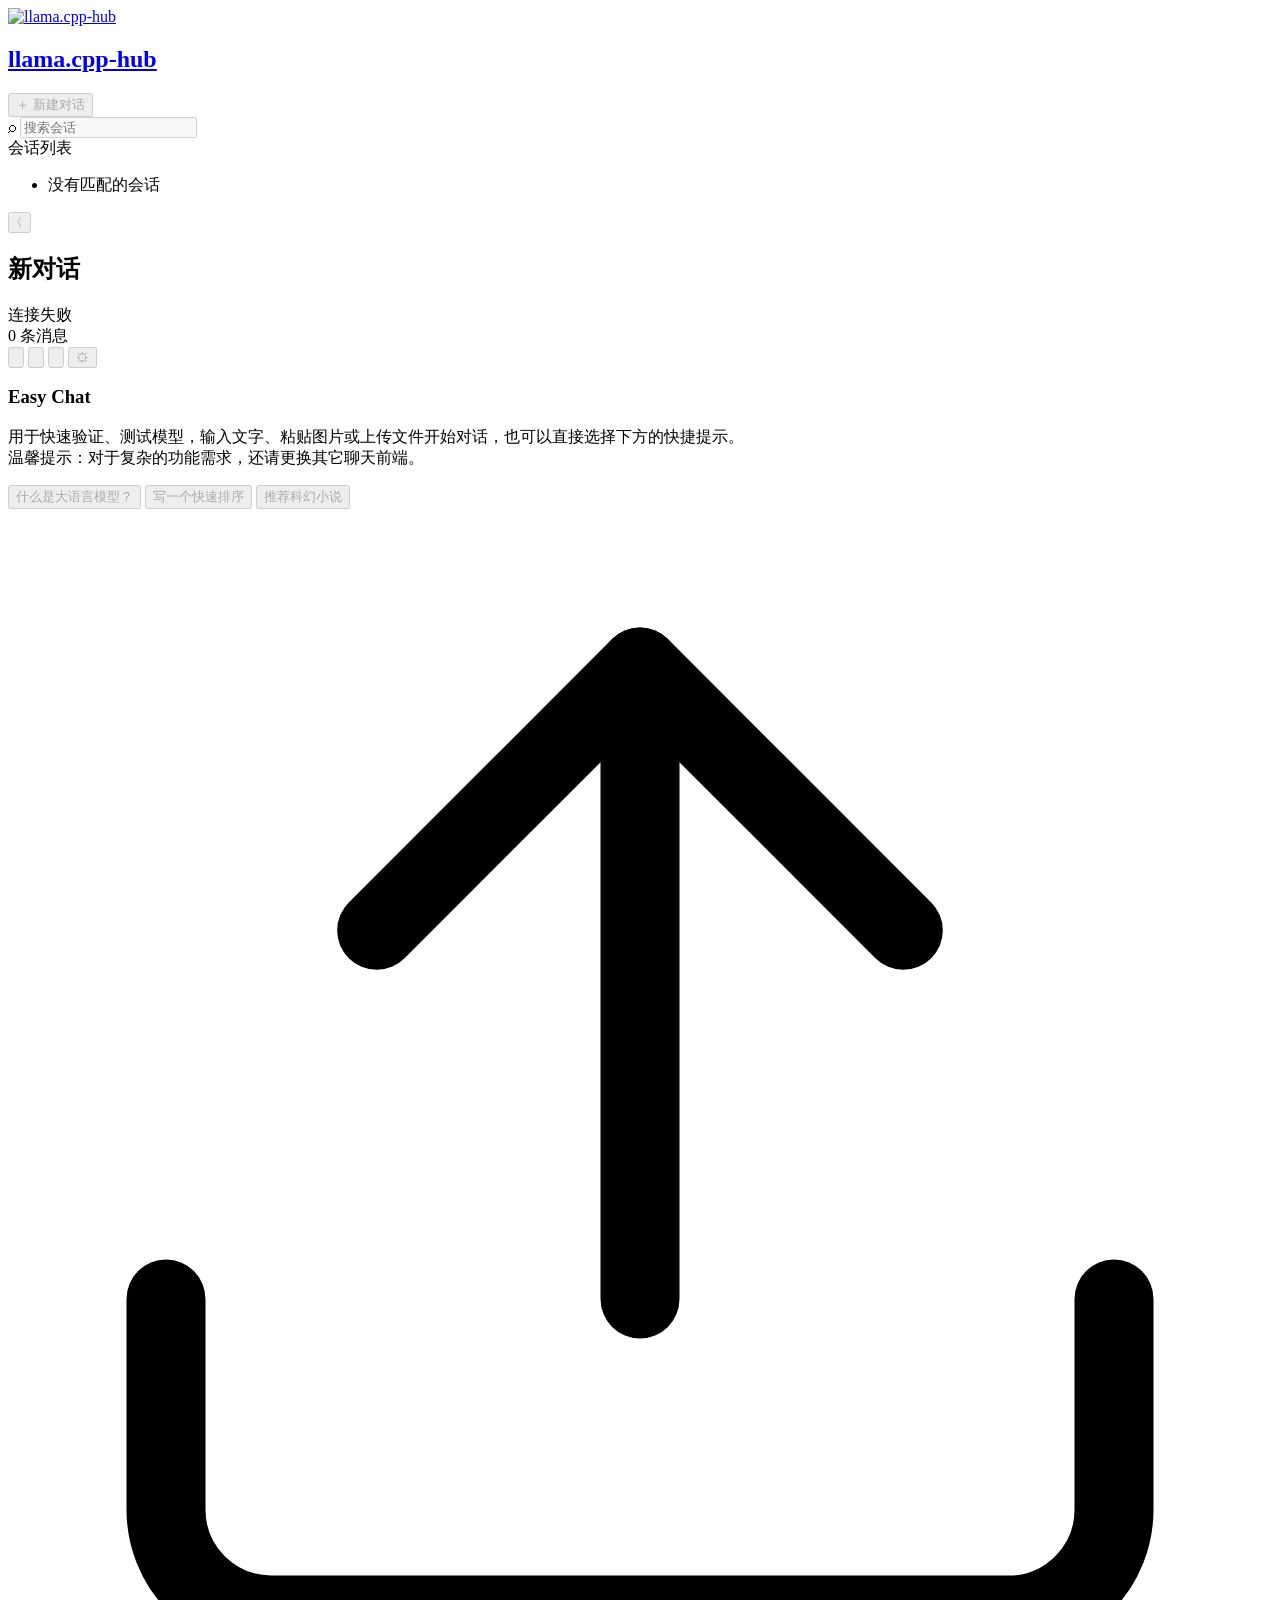
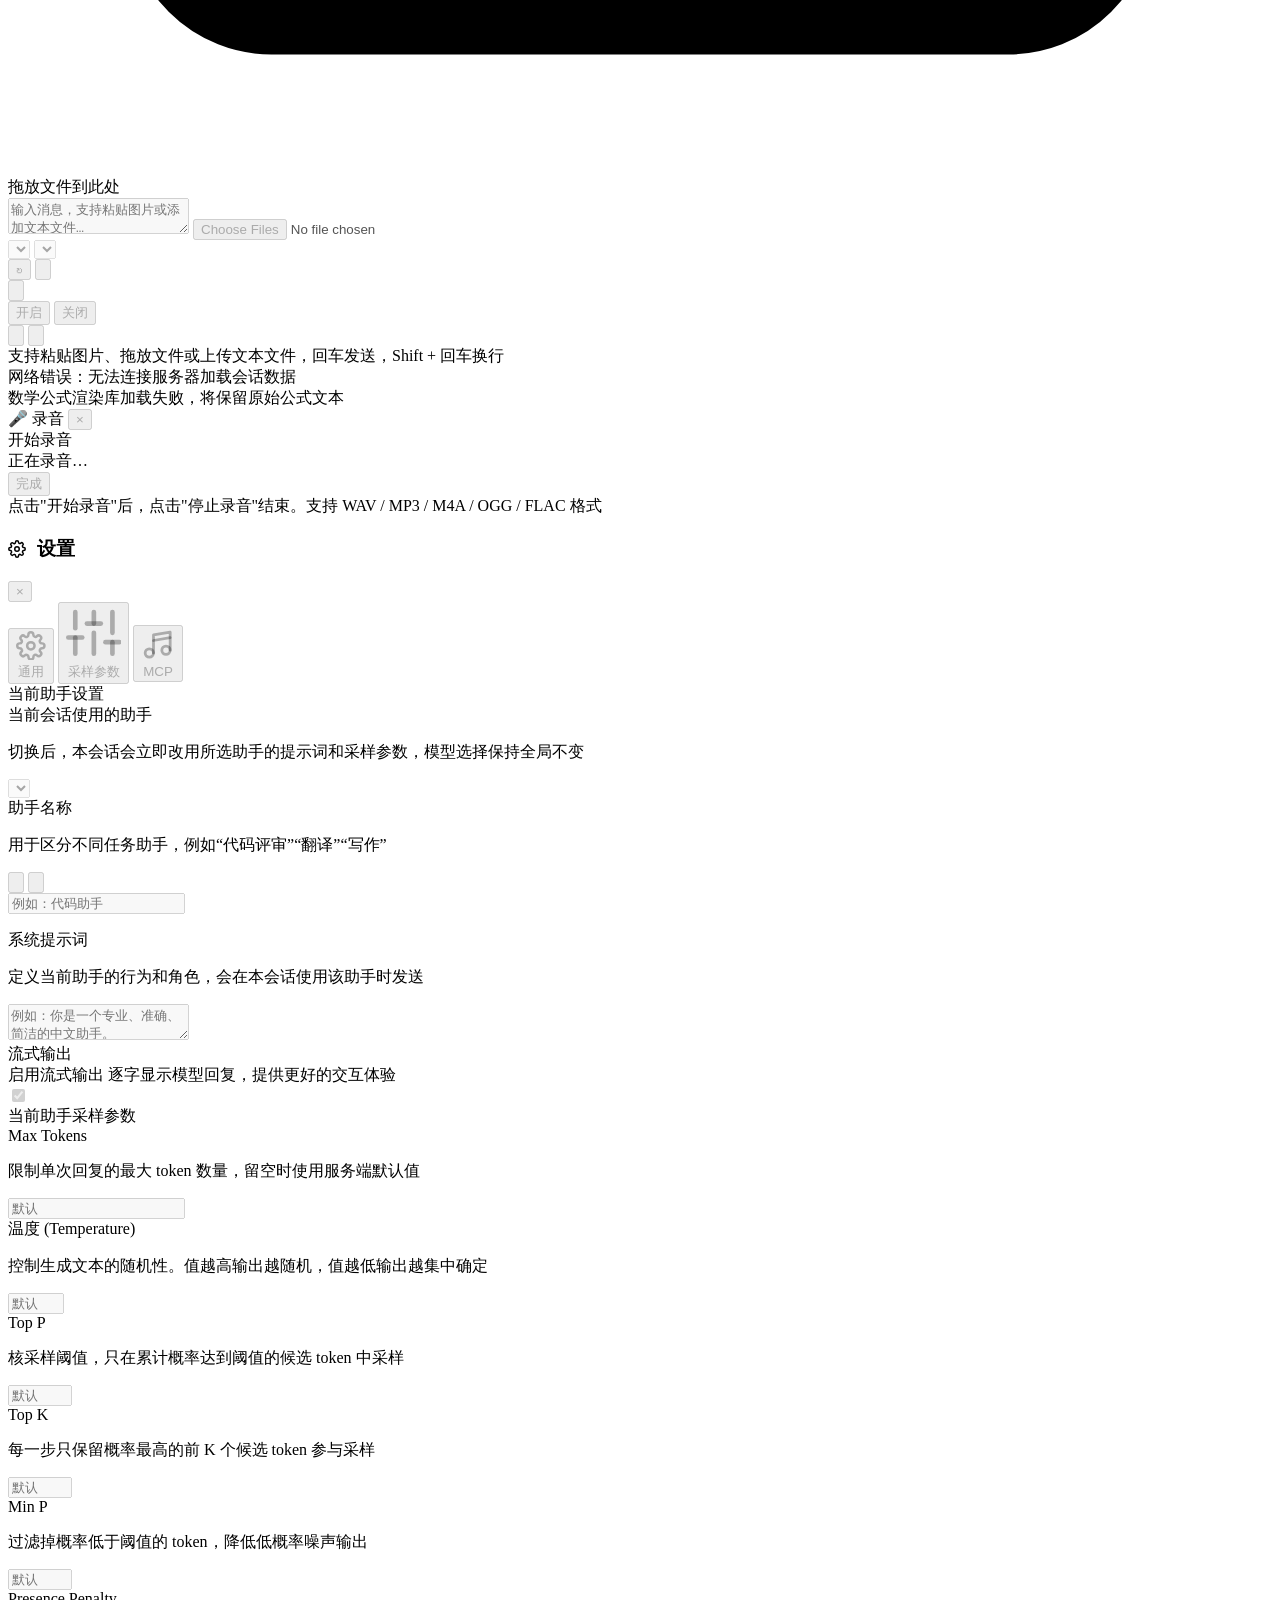
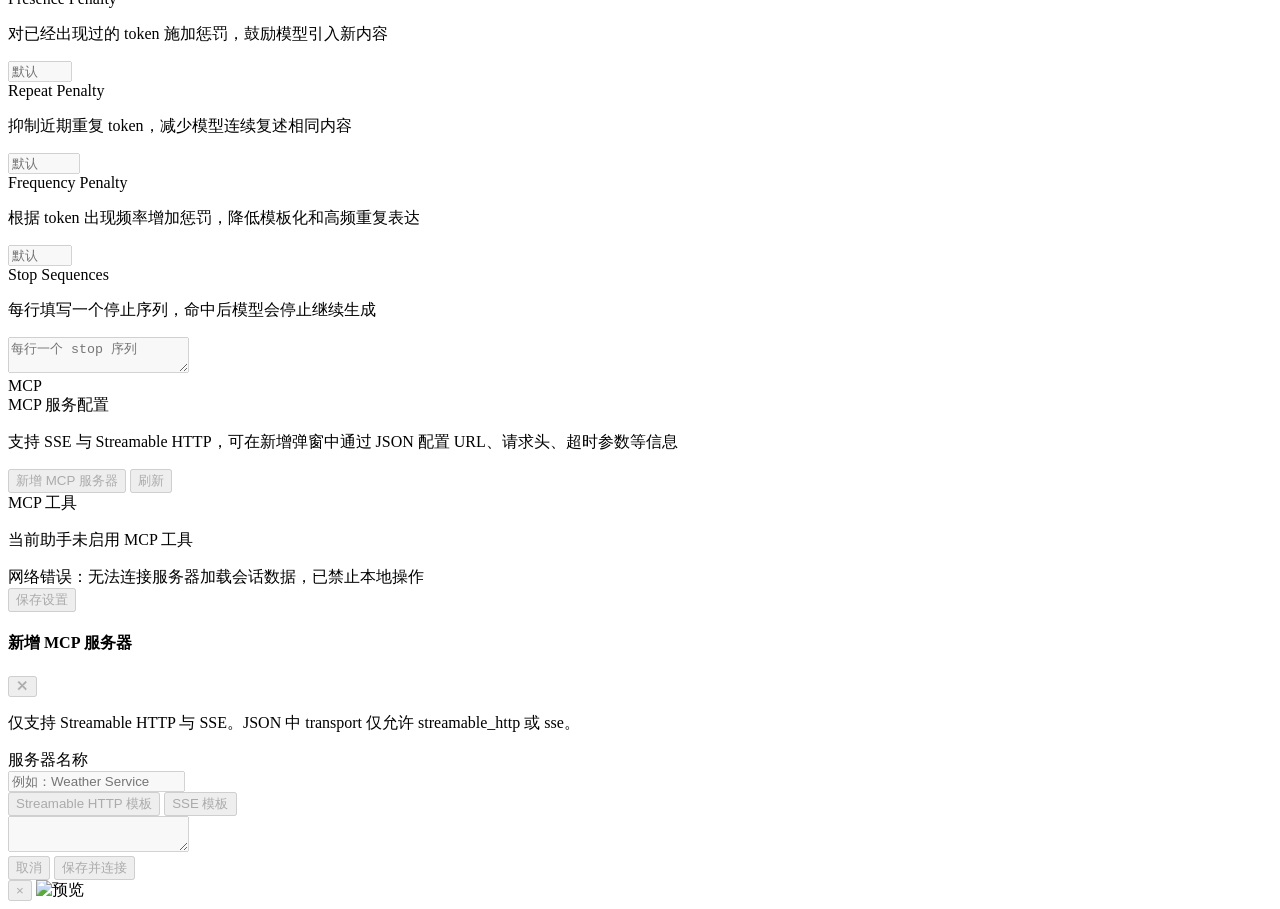
==== commit 2c5a5c1e: "Merge remote-tracking branch 'upstream/master' # Conflicts: #	src/main/resources/web/index.html #	sr" ====
--- a/src/main/resources/web/chat/index.html
+++ b/src/main/resources/web/chat/index.html
@@ -586,7 +586,7 @@
         .replace(/'/g, '&#39;');
     }
 
-    const MATH_TOKEN_PREFIX = 'LLAMA_MATH_TOKEN_';
+    const MATH_TOKEN_PREFIX = 'LLAMAMATHTOKEN';
     let mathJaxLoading = false;
     let mathJaxLoadAttempt = 0;
     let mathTypesetTimer = 0;
@@ -676,7 +676,7 @@
     }
 
     function createMathToken(kind, formula, store) {
-      const token = MATH_TOKEN_PREFIX + store.length + '__';
+      const token = MATH_TOKEN_PREFIX + String(store.length) + 'END';
       store.push({
         token,
         kind,
@@ -4201,10 +4201,9 @@
           removeTypingIndicator();
           if (error.name === 'AbortError') {
             if (Number.isInteger(currentAssistantIndex)) {
-              updateLastAssistantMessage('生成已停止', '', requestModel, null, currentAssistantIndex);
               setAssistantResponseStreaming(currentAssistantIndex, false);
             }
-            updateStatus('error', '生成已停止', '已停止');
+            updateStatus('ready', '已停止', '已停止');
           } else {
           if (Number.isInteger(currentAssistantIndex)) {
             updateLastAssistantMessage('请求失败：' + (error.message || '未知错误'), '', requestModel, null, currentAssistantIndex);
@@ -4688,7 +4687,8 @@
             const option = document.createElement('option');
             option.value = id;
             const nodeId = typeof item?.nodeId === 'string' && item.nodeId !== 'local' ? item.nodeId : '';
-            option.textContent = nodeId ? '[' + nodeId + '] ' + id : id;
+            const nodeName = nodeId && typeof item?.nodeName === 'string' && item.nodeName ? item.nodeName : nodeId;
+            option.textContent = nodeId ? '[' + nodeName + '] ' + id : id;
             els.modelSelect.appendChild(option);
             if (nodeId) {
               modelNodeIdMap[id] = nodeId;
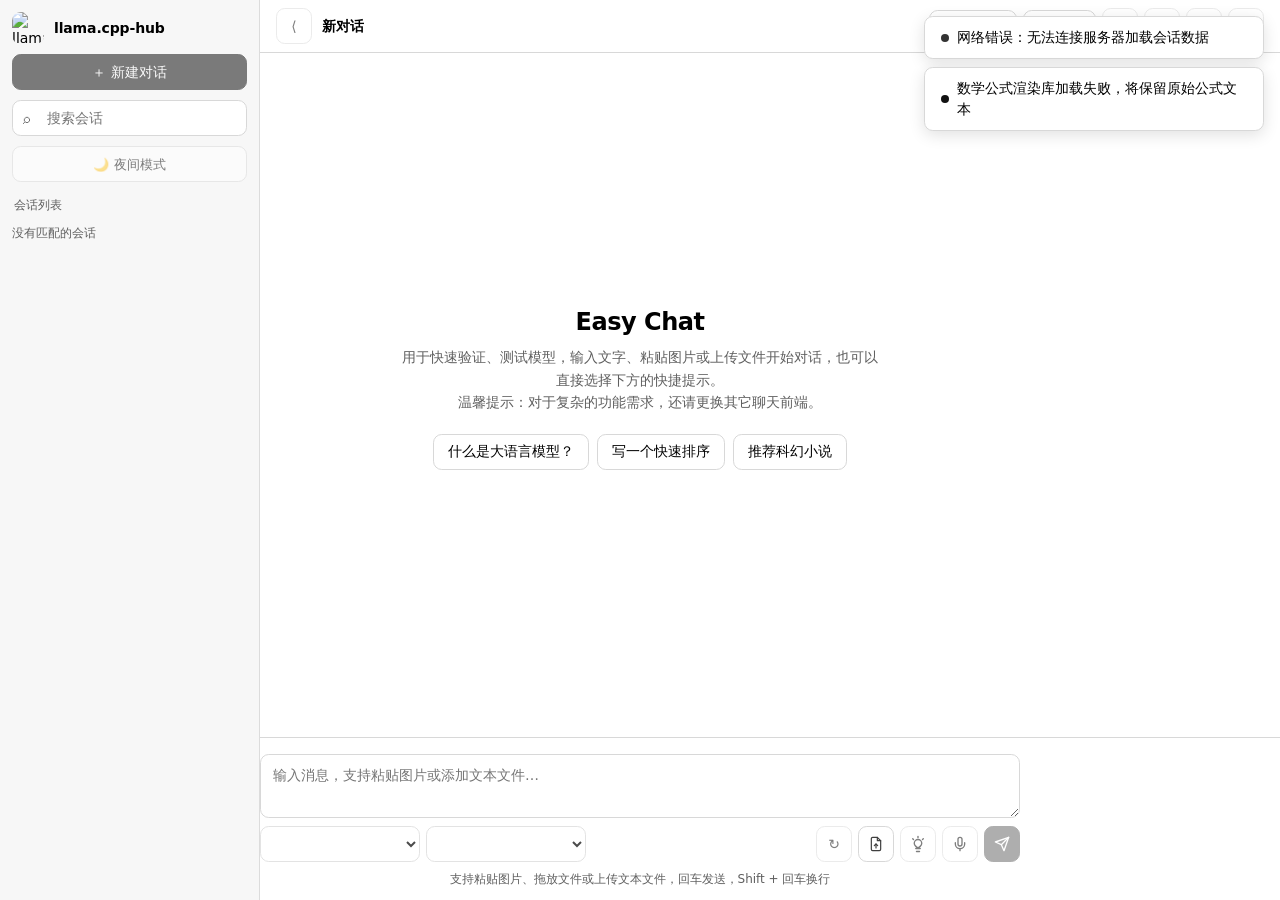
==== commit 45a3f032: "Merge upstream v0.8.7.1" ====
--- a/src/main/resources/web/chat/index.html
+++ b/src/main/resources/web/chat/index.html
@@ -3,17 +3,18 @@
 <head>
   <meta charset="UTF-8">
   <meta name="viewport" content="width=device-width, initial-scale=1.0">
-  <title>Easy Chat</title>
+  <title data-i18n="page.chat.main.empty.title">Easy Chat</title>
   <link rel="stylesheet" href="./index.css">
-  <link rel="stylesheet" href="/css/github.min.css">
+  <link rel="stylesheet" href="/css/github.min.css" id="hljsTheme">
+  <link rel="stylesheet" href="/css/github-dark.min.css" id="hljsThemeDark" disabled>
 </head>
 <body>
   <div class="app">
     <aside class="sidebar">
       <div class="brand">
-        <a class="brand-left" href="../index.html" aria-label="返回首页">
+        <a class="brand-left" href="../index.html" aria-label="返回首页" data-i18n-attr="aria-label" data-i18n="page.chat.main.sidebar.back_home">
           <div class="brand-mark">
-            <img src="../llama1-icon-transparent.png" alt="llama.cpp-hub" class="brand-mark-image">
+            <img src="../llama1-icon-transparent.png" alt="llama.cpp-hub" class="brand-mark-image" data-i18n-attr="alt" data-i18n="app.title">
           </div>
           <div class="brand-copy">
             <h1>llama.cpp-hub</h1>
@@ -21,21 +22,23 @@
         </a>
       </div>
 
-      <button id="newChatBtn" class="primary-button full" type="button">＋ 新建对话</button>
+      <button id="newChatBtn" class="primary-button full" type="button" data-i18n="page.chat.main.sidebar.new_chat">＋ 新建对话</button>
 
       <div class="search-wrap">
         <span>⌕</span>
-        <input id="searchInput" type="text" placeholder="搜索会话">
+        <input id="searchInput" type="text" placeholder="搜索会话" data-i18n-attr="placeholder" data-i18n="page.chat.main.sidebar.search_placeholder">
       </div>
 
-      <div class="sidebar-label">会话列表</div>
+      <button id="themeToggleChat" class="ghost-button full" type="button" style="gap:8px;font-size:13px;" onclick="toggleTheme()" data-i18n="page.chat.main.theme.dark">🌙 夜间模式</button>
+
+      <div class="sidebar-label" data-i18n="page.chat.main.sidebar.conversation_list">会话列表</div>
       <ul id="conversationList" class="conversation-list"></ul>
     </aside>
 
     <main class="main">
       <header class="topbar">
         <div class="topbar-leading">
-          <button id="sidebarToggleBtn" class="icon-button sidebar-toggle" type="button" aria-label="打开会话列表" aria-expanded="false">☰</button>
+          <button id="sidebarToggleBtn" class="icon-button sidebar-toggle" type="button" aria-label="打开会话列表" aria-expanded="false" data-i18n-attr="aria-label" data-i18n="page.chat.main.sidebar.open_list">☰</button>
           <div class="topbar-copy">
             <h2 id="conversationTitle">新对话</h2>
           </div>
@@ -53,10 +56,10 @@
               <path d="M10 9.5h4"/>
             </svg>
           </button>
-          <button id="exportBtn" class="ghost-button toolbar-icon-button" type="button" aria-label="导出对话" title="导出对话">
+          <button id="exportBtn" class="ghost-button toolbar-icon-button" type="button" aria-label="导出对话" title="导出对话" data-i18n-attr="aria-label,title" data-i18n="page.chat.main.topbar.export">
             <svg viewBox="0 0 24 24" fill="none" stroke="currentColor" stroke-width="2" stroke-linecap="round" stroke-linejoin="round" aria-hidden="true"><path d="M21 15v4a2 2 0 0 1-2 2H5a2 2 0 0 1-2-2v-4"/><polyline points="7 10 12 15 17 10"/><line x1="12" y1="15" x2="12" y2="3"/></svg>
           </button>
-          <button id="clearBtn" class="ghost-button toolbar-icon-button" type="button" aria-label="清空对话" title="清空对话">
+          <button id="clearBtn" class="ghost-button toolbar-icon-button" type="button" aria-label="清空对话" title="清空对话" data-i18n-attr="aria-label,title" data-i18n="page.chat.main.topbar.clear">
             <svg viewBox="0 0 24 24" fill="none" stroke="currentColor" stroke-width="2" stroke-linecap="round" stroke-linejoin="round" aria-hidden="true"><polyline points="3 6 5 6 21 6"/><path d="M8 6V4a1 1 0 0 1 1-1h6a1 1 0 0 1 1 1v2"/><path d="M19 6l-1 14a1 1 0 0 1-1 1H7a1 1 0 0 1-1-1L5 6"/><line x1="10" y1="11" x2="10" y2="17"/><line x1="14" y1="11" x2="14" y2="17"/></svg>
           </button>
           <button id="settingsBtn" class="icon-button" type="button" aria-label="设置">⚙</button>
@@ -67,12 +70,12 @@
         <div class="chat-column">
           <div id="emptyState" class="empty-state">
             <div class="empty-card">
-              <h3>Easy Chat</h3>
-              <p>用于快速验证、测试模型，输入文字、粘贴图片或上传文件开始对话，也可以直接选择下方的快捷提示。<br>温馨提示：对于复杂的功能需求，还请更换其它聊天前端。</p>
+              <h3 data-i18n="page.chat.main.empty.title">Easy Chat</h3>
+              <p><span data-i18n="page.chat.main.empty.desc1">用于快速验证、测试模型，输入文字、粘贴图片或上传文件开始对话，也可以直接选择下方的快捷提示。</span><br><span data-i18n="page.chat.main.empty.desc2">温馨提示：对于复杂的功能需求，还请更换其它聊天前端。</span></p>
               <div class="empty-hints">
-                <button class="empty-hint" data-hint="用简单的语言解释一下什么是大语言模型">什么是大语言模型？</button>
-                <button class="empty-hint" data-hint="帮我写一个 Python 快速排序算法">写一个快速排序</button>
-                <button class="empty-hint" data-hint="给我推荐 5 本经典的科幻小说，并简要说明推荐理由">推荐科幻小说</button>
+                <button class="empty-hint" data-hint="用简单的语言解释一下什么是大语言模型" data-i18n="page.chat.main.empty.hint_llm">什么是大语言模型？</button>
+                <button class="empty-hint" data-hint="帮我写一个 Python 快速排序算法" data-i18n="page.chat.main.empty.hint_sort">写一个快速排序</button>
+                <button class="empty-hint" data-hint="给我推荐 5 本经典的科幻小说，并简要说明推荐理由" data-i18n="page.chat.main.empty.hint_scifi">推荐科幻小说</button>
               </div>
             </div>
           </div>
@@ -86,19 +89,19 @@
           <div id="dropZone" class="drop-zone hidden">
             <div class="drop-zone-inner">
               <svg class="drop-zone-icon" viewBox="0 0 24 24" fill="none" stroke="currentColor" stroke-width="1.5" stroke-linecap="round" stroke-linejoin="round"><path d="M21 15v4a2 2 0 0 1-2 2H5a2 2 0 0 1-2-2v-4"/><polyline points="17 8 12 3 7 8"/><line x1="12" y1="3" x2="12" y2="15"/></svg>
-              <span>拖放文件到此处</span>
+              <span data-i18n="page.chat.main.composer.drop_zone">拖放文件到此处</span>
             </div>
           </div>
-          <textarea id="promptInput" class="composer-input" placeholder="输入消息，支持粘贴图片或添加文本文件…"></textarea>
+          <textarea id="promptInput" class="composer-input" placeholder="输入消息，支持粘贴图片或添加文本文件…" data-i18n-attr="placeholder" data-i18n="page.chat.main.composer.placeholder"></textarea>
           <input id="imageInput" class="hidden" type="file" multiple>
           <div class="composer-bar">
             <div class="composer-left">
-              <select id="conversationAssistantSelect" class="model-select composer-assistant-select" aria-label="当前会话使用的助手"></select>
-              <select id="modelSelect" class="model-select" aria-label="选择模型"></select>
+              <select id="conversationAssistantSelect" class="model-select composer-assistant-select" aria-label="当前会话使用的助手" data-i18n-attr="aria-label" data-i18n="page.chat.main.composer.assistant_select"></select>
+              <select id="modelSelect" class="model-select" aria-label="选择模型" data-i18n-attr="aria-label" data-i18n="page.chat.main.composer.model_select"></select>
             </div>
             <div class="composer-right">
-              <button id="refreshModelsBtn" class="icon-button" type="button" aria-label="刷新模型" title="刷新模型">↻</button>
-              <button id="imageUploadBtn" class="image-upload-btn" type="button" aria-label="Upload files" title="Upload files">
+              <button id="refreshModelsBtn" class="icon-button" type="button" aria-label="刷新模型" title="刷新模型" data-i18n-attr="aria-label,title" data-i18n="page.chat.main.composer.refresh">↻</button>
+              <button id="imageUploadBtn" class="image-upload-btn" type="button" aria-label="Upload files" title="Upload files" data-i18n-attr="aria-label,title" data-i18n="page.chat.main.composer.upload_files">
                 <svg viewBox="0 0 24 24" fill="none" stroke="currentColor" stroke-width="1.8" stroke-linecap="round" stroke-linejoin="round" aria-hidden="true">
                   <path d="M14 2H7a2 2 0 0 0-2 2v16a2 2 0 0 0 2 2h10a2 2 0 0 0 2-2V7z"></path>
                   <path d="M14 2v5h5"></path>
@@ -107,7 +110,7 @@
                 </svg>
               </button>
               <div id="thinkingMenuWrap" class="menu-wrap">
-                <button id="thinkingToggleBtn" class="icon-button thinking-toggle" type="button" aria-label="思维链" aria-haspopup="menu" aria-expanded="false" title="思维链">
+                <button id="thinkingToggleBtn" class="icon-button thinking-toggle" type="button" aria-label="思维链" aria-haspopup="menu" aria-expanded="false" title="思维链" data-i18n-attr="aria-label,title" data-i18n="page.chat.main.composer.thinking">
                   <svg class="thinking-toggle-icon" viewBox="0 0 24 24" fill="none" stroke="currentColor" stroke-width="1.8" stroke-linecap="round" stroke-linejoin="round" aria-hidden="true">
                     <path d="M9 18h6"/>
                     <path d="M10 22h4"/>
@@ -118,20 +121,20 @@
                   </svg>
                 </button>
                 <div id="thinkingMenu" class="thinking-menu" role="menu" aria-hidden="true">
-                  <button class="thinking-menu-item" type="button" data-thinking-value="true" role="menuitemradio">开启</button>
-                  <button class="thinking-menu-item" type="button" data-thinking-value="false" role="menuitemradio">关闭</button>
+                  <button class="thinking-menu-item" type="button" data-thinking-value="true" role="menuitemradio" data-i18n="page.chat.main.composer.thinking_on">开启</button>
+                  <button class="thinking-menu-item" type="button" data-thinking-value="false" role="menuitemradio" data-i18n="page.chat.main.composer.thinking_off">关闭</button>
                 </div>
               </div>
-              <button id="micRecorderBtn" class="icon-button toolbar-icon-button" type="button" aria-label="录音" title="录音">
+              <button id="micRecorderBtn" class="icon-button toolbar-icon-button" type="button" aria-label="录音" title="录音" data-i18n-attr="aria-label,title" data-i18n="page.chat.main.composer.record">
                 <svg viewBox="0 0 24 24" fill="none" stroke="currentColor" stroke-width="2" stroke-linecap="round" stroke-linejoin="round" aria-hidden="true"><path d="M12 2a3 3 0 0 0-3 3v7a3 3 0 0 0 6 0V5a3 3 0 0 0-3-3z"/><path d="M19 10v2a7 7 0 0 1-14 0v-2"/><line x1="12" y1="19" x2="12" y2="22"/></svg>
               </button>
-              <button id="sendBtn" class="icon-button send-toggle-button" type="button" aria-label="发送" title="发送">
+              <button id="sendBtn" class="icon-button send-toggle-button" type="button" aria-label="发送" title="发送" data-i18n-attr="aria-label,title" data-i18n="page.chat.main.composer.send">
                 <svg viewBox="0 0 24 24" fill="none" stroke="currentColor" stroke-width="2" stroke-linecap="round" stroke-linejoin="round" aria-hidden="true"><line x1="22" y1="2" x2="11" y2="13"/><polygon points="22 2 15 22 11 13 2 9 22 2"/></svg>
               </button>
             </div>
           </div>
         </div>
-        <div class="composer-hint">支持粘贴图片、拖放文件或上传文本文件，回车发送，Shift + 回车换行</div>
+        <div class="composer-hint" data-i18n="page.chat.main.composer.hint">支持粘贴图片、拖放文件或上传文本文件，回车发送，Shift + 回车换行</div>
       </section>
     </main>
   </div>
@@ -142,19 +145,19 @@
   <div id="audioRecorderModal" class="audio-recorder-modal" aria-hidden="true">
     <div class="audio-recorder-panel">
       <div class="audio-recorder-head">
-        <span>🎤 录音</span>
-        <button id="audioRecorderCloseBtn" type="button" aria-label="关闭" class="audio-recorder-close">&times;</button>
+        <span data-i18n="page.chat.main.recorder.title">🎤 录音</span>
+        <button id="audioRecorderCloseBtn" type="button" aria-label="关闭" class="audio-recorder-close" data-i18n-attr="aria-label" data-i18n="page.chat.main.lightbox.close">&times;</button>
       </div>
       <div class="audio-recorder-body">
         <!-- audio-recorder-idle placeholder -->
-        <div id="audioRecorderStartBtn" class="audio-recorder-record-btn" type="button">开始录音</div>
+        <div id="audioRecorderStartBtn" class="audio-recorder-record-btn" type="button" data-i18n="page.chat.main.recorder.start">开始录音</div>
         <!-- audio-recorder-recording -->
-        <div id="audioRecorderStatus" class="audio-recorder-status">正在录音…</div>
+        <div id="audioRecorderStatus" class="audio-recorder-status" data-i18n="page.chat.main.recorder.recording">正在录音…</div>
         <!-- audio-recorder-complete -->
         <div id="audioRecorderComplete" class="audio-recorder-complete">
-          <button id="audioRecorderDoneBtn" class="audio-recorder-action-btn audio-recorder-confirm" type="button">完成</button>
+          <button id="audioRecorderDoneBtn" class="audio-recorder-action-btn audio-recorder-confirm" type="button" data-i18n="page.chat.main.recorder.done">完成</button>
         </div>
-        <div class="audio-recorder-hint">点击"开始录音"后，点击"停止录音"结束。支持 WAV / MP3 / M4A / OGG / FLAC 格式</div>
+        <div class="audio-recorder-hint" data-i18n="page.chat.main.recorder.hint">点击"开始录音"后，点击"停止录音"结束。支持 WAV / MP3 / M4A / OGG / FLAC 格式</div>
       </div>
     </div>
   </div>
@@ -162,7 +165,7 @@
   <div id="settingsDrawer" class="drawer" aria-hidden="true">
     <div class="drawer-panel settings-dialog">
       <div class="drawer-head">
-        <h3>
+        <h3 data-i18n="page.chat.main.settings.title">
           <svg viewBox="0 0 24 24" fill="none" stroke="currentColor" stroke-width="2" stroke-linecap="round" stroke-linejoin="round" style="width:18px;height:18px;vertical-align:-3px;margin-right:6px"><circle cx="12" cy="12" r="3"/><path d="M19.4 15a1.65 1.65 0 0 0 .33 1.82l.06.06a2 2 0 0 1-2.83 2.83l-.06-.06a1.65 1.65 0 0 0-1.82-.33 1.65 1.65 0 0 0-1 1.51V21a2 2 0 0 1-4 0v-.09A1.65 1.65 0 0 0 9 19.4a1.65 1.65 0 0 0-1.82.33l-.06.06a2 2 0 0 1-2.83-2.83l.06-.06A1.65 1.65 0 0 0 4.68 15a1.65 1.65 0 0 0-1.51-1H3a2 2 0 0 1 0-4h.09A1.65 1.65 0 0 0 4.6 9a1.65 1.65 0 0 0-.33-1.82l-.06-.06a2 2 0 0 1 2.83-2.83l.06.06A1.65 1.65 0 0 0 9 4.68a1.65 1.65 0 0 0 1-1.51V3a2 2 0 0 1 4 0v.09a1.65 1.65 0 0 0 1 1.51 1.65 1.65 0 0 0 1.82-.33l.06-.06a2 2 0 0 1 2.83 2.83l-.06.06A1.65 1.65 0 0 0 19.4 9a1.65 1.65 0 0 0 1.51 1H21a2 2 0 0 1 0 4h-.09a1.65 1.65 0 0 0-1.51 1z"/></svg>
           设置
         </h3>
@@ -171,15 +174,15 @@
 
       <div class="settings-body">
         <nav class="settings-tabs" role="tablist">
-          <button class="settings-tab active" data-settings-tab="general" role="tab" type="button">
+          <button class="settings-tab active" data-settings-tab="general" role="tab" type="button" data-i18n="page.chat.main.settings.tab.general">
             <svg viewBox="0 0 24 24" fill="none" stroke="currentColor" stroke-width="2" stroke-linecap="round" stroke-linejoin="round"><circle cx="12" cy="12" r="3"/><path d="M19.4 15a1.65 1.65 0 0 0 .33 1.82l.06.06a2 2 0 0 1-2.83 2.83l-.06-.06a1.65 1.65 0 0 0-1.82-.33 1.65 1.65 0 0 0-1 1.51V21a2 2 0 0 1-4 0v-.09A1.65 1.65 0 0 0 9 19.4a1.65 1.65 0 0 0-1.82.33l-.06.06a2 2 0 0 1-2.83-2.83l.06-.06A1.65 1.65 0 0 0 4.68 15a1.65 1.65 0 0 0-1.51-1H3a2 2 0 0 1 0-4h.09A1.65 1.65 0 0 0 4.6 9a1.65 1.65 0 0 0-.33-1.82l-.06-.06a2 2 0 0 1 2.83-2.83l.06.06A1.65 1.65 0 0 0 9 4.68a1.65 1.65 0 0 0 1-1.51V3a2 2 0 0 1 4 0v.09a1.65 1.65 0 0 0 1 1.51 1.65 1.65 0 0 0 1.82-.33l.06-.06a2 2 0 0 1 2.83 2.83l-.06.06A1.65 1.65 0 0 0 19.4 9a1.65 1.65 0 0 0 1.51 1H21a2 2 0 0 1 0 4h-.09a1.65 1.65 0 0 0-1.51 1z"/></svg>
             通用
           </button>
-          <button class="settings-tab" data-settings-tab="sampling" role="tab" type="button">
+          <button class="settings-tab" data-settings-tab="sampling" role="tab" type="button" data-i18n="page.chat.main.settings.tab.sampling">
             <svg viewBox="0 0 24 24" fill="none" stroke="currentColor" stroke-width="2" stroke-linecap="round" stroke-linejoin="round"><line x1="4" y1="21" x2="4" y2="14"/><line x1="4" y1="10" x2="4" y2="3"/><line x1="12" y1="21" x2="12" y2="12"/><line x1="12" y1="8" x2="12" y2="3"/><line x1="20" y1="21" x2="20" y2="16"/><line x1="20" y1="12" x2="20" y2="3"/><line x1="1" y1="14" x2="7" y2="14"/><line x1="9" y1="8" x2="15" y2="8"/><line x1="17" y1="16" x2="23" y2="16"/></svg>
             采样参数
           </button>
-          <button class="settings-tab" data-settings-tab="mcp" role="tab" type="button">
+          <button class="settings-tab" data-settings-tab="mcp" role="tab" type="button" data-i18n="page.chat.main.settings.tab.mcp">
             <svg viewBox="0 0 24 24" fill="none" stroke="currentColor" stroke-width="2" stroke-linecap="round" stroke-linejoin="round"><path d="M9 18V5l12-2v13"/><path d="M9 9l12-2"/><circle cx="6" cy="18" r="3"/><circle cx="18" cy="16" r="3"/></svg>
             MCP
           </button>
@@ -188,28 +191,28 @@
         <div class="settings-content">
           <div class="settings-section active" data-settings-section="general">
             <div class="settings-group">
-              <div class="settings-group-title">当前助手设置</div>
+              <div class="settings-group-title" data-i18n="page.chat.main.settings.general.title">当前助手设置</div>
               <div class="settings-field">
                 <div class="settings-field-header">
-                  <label for="settingsConversationAssistantSelect">当前会话使用的助手</label>
+                  <label for="settingsConversationAssistantSelect" data-i18n="page.chat.main.settings.general.assistant_label">当前会话使用的助手</label>
                 </div>
-                <p class="settings-field-desc">切换后，本会话会立即改用所选助手的提示词和采样参数，模型选择保持全局不变</p>
-                <select id="settingsConversationAssistantSelect" class="drawer-input" aria-label="设置面板中的当前会话助手"></select>
+                <p class="settings-field-desc" data-i18n="page.chat.main.settings.general.assistant_desc">切换后，本会话会立即改用所选助手的提示词和采样参数，模型选择保持全局不变</p>
+                <select id="settingsConversationAssistantSelect" class="drawer-input" aria-label="设置面板中的当前会话助手" data-i18n-attr="aria-label" data-i18n="page.chat.main.settings.general.assistant_aria"></select>
               </div>
               <div class="settings-field">
                 <div class="settings-field-header">
-                  <label for="assistantNameInput">助手名称</label>
+                  <label for="assistantNameInput" data-i18n="page.chat.main.settings.general.name_label">助手名称</label>
                 </div>
-                <p class="settings-field-desc">用于区分不同任务助手，例如“代码评审”“翻译”“写作”</p>
+                <p class="settings-field-desc" data-i18n="page.chat.main.settings.general.name_desc">用于区分不同任务助手，例如“代码评审”“翻译”“写作”</p>
                 <div class="assistant-name-row">
                   <div class="settings-inline-actions assistant-inline-actions">
-                    <button id="newAssistantBtn" class="icon-button assistant-action-button" type="button" aria-label="新建助手" title="新建助手">
+                    <button id="newAssistantBtn" class="icon-button assistant-action-button" type="button" aria-label="新建助手" title="新建助手" data-i18n-attr="aria-label,title" data-i18n="page.chat.main.settings.general.new_assistant">
                       <svg viewBox="0 0 24 24" fill="none" stroke="currentColor" stroke-width="2" stroke-linecap="round" stroke-linejoin="round" aria-hidden="true">
                         <path d="M12 5v14"/>
                         <path d="M5 12h14"/>
                       </svg>
                     </button>
-                    <button id="deleteAssistantBtn" class="icon-button assistant-action-button" type="button" aria-label="删除当前助手" title="删除当前助手">
+                    <button id="deleteAssistantBtn" class="icon-button assistant-action-button" type="button" aria-label="删除当前助手" title="删除当前助手" data-i18n-attr="aria-label,title" data-i18n="page.chat.main.settings.general.delete_assistant">
                       <svg viewBox="0 0 24 24" fill="none" stroke="currentColor" stroke-width="2" stroke-linecap="round" stroke-linejoin="round" aria-hidden="true">
                         <path d="M3 6h18"/>
                         <path d="M8 6V4h8v2"/>
@@ -219,25 +222,25 @@
                       </svg>
                     </button>
                   </div>
-                  <input id="assistantNameInput" class="drawer-input" type="text" maxlength="40" placeholder="例如：代码助手">
+                  <input id="assistantNameInput" class="drawer-input" type="text" maxlength="40" placeholder="例如：代码助手" data-i18n-attr="placeholder" data-i18n="page.chat.main.settings.general.name_placeholder">
                 </div>
                 <p id="assistantUsageHint" class="settings-field-desc"></p>
               </div>
               <div class="settings-field">
                 <div class="settings-field-header">
-                  <label for="systemPromptInput">系统提示词</label>
+                  <label for="systemPromptInput" data-i18n="page.chat.main.settings.general.system_label">系统提示词</label>
                 </div>
-                <p class="settings-field-desc">定义当前助手的行为和角色，会在本会话使用该助手时发送</p>
-                <textarea id="systemPromptInput" class="drawer-textarea" placeholder="例如：你是一个专业、准确、简洁的中文助手。"></textarea>
+                <p class="settings-field-desc" data-i18n="page.chat.main.settings.general.system_desc">定义当前助手的行为和角色，会在本会话使用该助手时发送</p>
+                <textarea id="systemPromptInput" class="drawer-textarea" placeholder="例如：你是一个专业、准确、简洁的中文助手。" data-i18n-attr="placeholder" data-i18n="page.chat.main.settings.general.system_placeholder"></textarea>
               </div>
               <div class="settings-field">
                 <div class="settings-field-header">
-                  <label>流式输出</label>
+                  <label data-i18n="page.chat.main.settings.general.stream_label">流式输出</label>
                 </div>
                 <label class="settings-toggle">
                   <div class="settings-toggle-text">
-                    <span>启用流式输出</span>
-                    <span class="settings-field-desc">逐字显示模型回复，提供更好的交互体验</span>
+                    <span data-i18n="page.chat.main.settings.general.stream_toggle">启用流式输出</span>
+                    <span class="settings-field-desc" data-i18n="page.chat.main.settings.general.stream_desc">逐字显示模型回复，提供更好的交互体验</span>
                   </div>
                   <span class="toggle-switch">
                     <input id="streamToggle" type="checkbox" checked>
@@ -250,91 +253,91 @@
 
           <div class="settings-section" data-settings-section="sampling">
             <div class="settings-group">
-              <div class="settings-group-title">当前助手采样参数</div>
+              <div class="settings-group-title" data-i18n="page.chat.main.settings.sampling.title">当前助手采样参数</div>
               <div class="settings-field">
                 <div class="settings-field-header">
-                  <label for="maxTokensInput">Max Tokens</label>
+                  <label for="maxTokensInput" data-i18n="page.chat.main.settings.sampling.max_tokens">Max Tokens</label>
                 </div>
-                <p class="settings-field-desc">限制单次回复的最大 token 数量，留空时使用服务端默认值</p>
-                <input id="maxTokensInput" class="drawer-input" type="number" step="1" min="1" placeholder="默认">
+                <p class="settings-field-desc" data-i18n="page.chat.main.settings.sampling.max_tokens_desc">限制单次回复的最大 token 数量，留空时使用服务端默认值</p>
+                <input id="maxTokensInput" class="drawer-input" type="number" step="1" min="1" placeholder="默认" data-i18n-attr="placeholder" data-i18n="page.chat.main.settings.sampling.default_placeholder">
               </div>
               <div class="settings-field">
                 <div class="settings-field-header">
-                  <label for="temperatureInput">温度 (Temperature)</label>
+                  <label for="temperatureInput" data-i18n="page.chat.main.settings.sampling.temperature">温度 (Temperature)</label>
                 </div>
-                <p class="settings-field-desc">控制生成文本的随机性。值越高输出越随机，值越低输出越集中确定</p>
-                <input id="temperatureInput" class="drawer-input" type="number" step="0.1" min="0" max="2" placeholder="默认">
+                <p class="settings-field-desc" data-i18n="page.chat.main.settings.sampling.temperature_desc">控制生成文本的随机性。值越高输出越随机，值越低输出越集中确定</p>
+                <input id="temperatureInput" class="drawer-input" type="number" step="0.1" min="0" max="2" placeholder="默认" data-i18n-attr="placeholder" data-i18n="page.chat.main.settings.sampling.default_placeholder">
               </div>
               <div class="settings-field">
                 <div class="settings-field-header">
-                  <label for="topPInput">Top P</label>
+                  <label for="topPInput" data-i18n="page.chat.main.settings.sampling.top_p">Top P</label>
                 </div>
-                <p class="settings-field-desc">核采样阈值，只在累计概率达到阈值的候选 token 中采样</p>
-                <input id="topPInput" class="drawer-input" type="number" step="0.05" min="0" max="1" placeholder="默认">
+                <p class="settings-field-desc" data-i18n="page.chat.main.settings.sampling.top_p_desc">核采样阈值，只在累计概率达到阈值的候选 token 中采样</p>
+                <input id="topPInput" class="drawer-input" type="number" step="0.05" min="0" max="1" placeholder="默认" data-i18n-attr="placeholder" data-i18n="page.chat.main.settings.sampling.default_placeholder">
               </div>
               <div class="settings-field">
                 <div class="settings-field-header">
-                  <label for="topKInput">Top K</label>
+                  <label for="topKInput" data-i18n="page.chat.main.settings.sampling.top_k">Top K</label>
                 </div>
-                <p class="settings-field-desc">每一步只保留概率最高的前 K 个候选 token 参与采样</p>
-                <input id="topKInput" class="drawer-input" type="number" step="1" min="0" max="2048" placeholder="默认">
+                <p class="settings-field-desc" data-i18n="page.chat.main.settings.sampling.top_k_desc">每一步只保留概率最高的前 K 个候选 token 参与采样</p>
+                <input id="topKInput" class="drawer-input" type="number" step="1" min="0" max="2048" placeholder="默认" data-i18n-attr="placeholder" data-i18n="page.chat.main.settings.sampling.default_placeholder">
               </div>
               <div class="settings-field">
                 <div class="settings-field-header">
-                  <label for="minPInput">Min P</label>
+                  <label for="minPInput" data-i18n="page.chat.main.settings.sampling.min_p">Min P</label>
                 </div>
-                <p class="settings-field-desc">过滤掉概率低于阈值的 token，降低低概率噪声输出</p>
-                <input id="minPInput" class="drawer-input" type="number" step="0.01" min="0" max="1" placeholder="默认">
+                <p class="settings-field-desc" data-i18n="page.chat.main.settings.sampling.min_p_desc">过滤掉概率低于阈值的 token，降低低概率噪声输出</p>
+                <input id="minPInput" class="drawer-input" type="number" step="0.01" min="0" max="1" placeholder="默认" data-i18n-attr="placeholder" data-i18n="page.chat.main.settings.sampling.default_placeholder">
               </div>
               <div class="settings-field">
                 <div class="settings-field-header">
-                  <label for="presencePenaltyInput">Presence Penalty</label>
+                  <label for="presencePenaltyInput" data-i18n="page.chat.main.settings.sampling.presence_penalty">Presence Penalty</label>
                 </div>
-                <p class="settings-field-desc">对已经出现过的 token 施加惩罚，鼓励模型引入新内容</p>
-                <input id="presencePenaltyInput" class="drawer-input" type="number" step="0.1" min="-2" max="2" placeholder="默认">
+                <p class="settings-field-desc" data-i18n="page.chat.main.settings.sampling.presence_penalty_desc">对已经出现过的 token 施加惩罚，鼓励模型引入新内容</p>
+                <input id="presencePenaltyInput" class="drawer-input" type="number" step="0.1" min="-2" max="2" placeholder="默认" data-i18n-attr="placeholder" data-i18n="page.chat.main.settings.sampling.default_placeholder">
               </div>
               <div class="settings-field">
                 <div class="settings-field-header">
-                  <label for="repeatPenaltyInput">Repeat Penalty</label>
+                  <label for="repeatPenaltyInput" data-i18n="page.chat.main.settings.sampling.repeat_penalty">Repeat Penalty</label>
                 </div>
-                <p class="settings-field-desc">抑制近期重复 token，减少模型连续复述相同内容</p>
-                <input id="repeatPenaltyInput" class="drawer-input" type="number" step="0.05" min="0" max="10" placeholder="默认">
+                <p class="settings-field-desc" data-i18n="page.chat.main.settings.sampling.repeat_penalty_desc">抑制近期重复 token，减少模型连续复述相同内容</p>
+                <input id="repeatPenaltyInput" class="drawer-input" type="number" step="0.05" min="0" max="10" placeholder="默认" data-i18n-attr="placeholder" data-i18n="page.chat.main.settings.sampling.default_placeholder">
               </div>
               <div class="settings-field">
                 <div class="settings-field-header">
-                  <label for="frequencyPenaltyInput">Frequency Penalty</label>
+                  <label for="frequencyPenaltyInput" data-i18n="page.chat.main.settings.sampling.frequency_penalty">Frequency Penalty</label>
                 </div>
-                <p class="settings-field-desc">根据 token 出现频率增加惩罚，降低模板化和高频重复表达</p>
-                <input id="frequencyPenaltyInput" class="drawer-input" type="number" step="0.1" min="-2" max="2" placeholder="默认">
+                <p class="settings-field-desc" data-i18n="page.chat.main.settings.sampling.frequency_penalty_desc">根据 token 出现频率增加惩罚，降低模板化和高频重复表达</p>
+                <input id="frequencyPenaltyInput" class="drawer-input" type="number" step="0.1" min="-2" max="2" placeholder="默认" data-i18n-attr="placeholder" data-i18n="page.chat.main.settings.sampling.default_placeholder">
               </div>
               <div class="settings-field">
                 <div class="settings-field-header">
-                  <label for="stopSequencesInput">Stop Sequences</label>
+                  <label for="stopSequencesInput" data-i18n="page.chat.main.settings.sampling.stop_sequences">Stop Sequences</label>
                 </div>
-                <p class="settings-field-desc">每行填写一个停止序列，命中后模型会停止继续生成</p>
-                <textarea id="stopSequencesInput" class="drawer-textarea" placeholder="每行一个 stop 序列"></textarea>
+                <p class="settings-field-desc" data-i18n="page.chat.main.settings.sampling.stop_sequences_desc">每行填写一个停止序列，命中后模型会停止继续生成</p>
+                <textarea id="stopSequencesInput" class="drawer-textarea" placeholder="每行一个 stop 序列" data-i18n-attr="placeholder" data-i18n="page.chat.main.settings.sampling.stop_sequences_placeholder"></textarea>
               </div>
             </div>
           </div>
 
           <div class="settings-section" data-settings-section="mcp">
             <div class="settings-group">
-              <div class="settings-group-title">MCP</div>
+              <div class="settings-group-title" data-i18n="page.chat.main.settings.mcp.title">MCP</div>
               <div class="settings-field">
                 <div class="settings-field-header">
-                  <label>MCP 服务配置</label>
+                  <label data-i18n="page.chat.main.settings.mcp.config_label">MCP 服务配置</label>
                 </div>
-                <p class="settings-field-desc">支持 SSE 与 Streamable HTTP，可在新增弹窗中通过 JSON 配置 URL、请求头、超时参数等信息</p>
+                <p class="settings-field-desc" data-i18n="page.chat.main.settings.mcp.config_desc">支持 SSE 与 Streamable HTTP，可在新增弹窗中通过 JSON 配置 URL、请求头、超时参数等信息</p>
                 <div class="mcp-connect-row">
-                  <button id="mcpOpenAddDialogBtn" class="primary-button" type="button">新增 MCP 服务器</button>
-                  <button id="mcpRefreshBtn" class="ghost-button" type="button">刷新</button>
+                  <button id="mcpOpenAddDialogBtn" class="primary-button" type="button" data-i18n="page.chat.main.settings.mcp.add_server">新增 MCP 服务器</button>
+                  <button id="mcpRefreshBtn" class="ghost-button" type="button" data-i18n="page.chat.main.settings.mcp.refresh">刷新</button>
                 </div>
               </div>
               <div class="settings-field">
                 <div class="settings-field-header">
-                  <label>MCP 工具</label>
+                  <label data-i18n="page.chat.main.settings.mcp.tools_label">MCP 工具</label>
                 </div>
-                <p id="mcpSummary" class="settings-field-desc">当前助手未启用 MCP 工具</p>
+                <p id="mcpSummary" class="settings-field-desc" data-i18n="page.chat.main.settings.mcp.tools_empty">当前助手未启用 MCP 工具</p>
                 <div id="mcpServerList" class="mcp-server-list"></div>
               </div>
             </div>
@@ -345,7 +348,7 @@
       <div class="drawer-footer">
         <span id="settingsStorageHint" class="settings-storage-hint"></span>
         <div class="drawer-actions">
-          <button id="saveSettingsBtn" class="primary-button" type="button">保存设置</button>
+          <button id="saveSettingsBtn" class="primary-button" type="button" data-i18n="page.chat.main.settings.save">保存设置</button>
         </div>
       </div>
     </div>
@@ -354,38 +357,40 @@
   <div id="mcpAddDialog" class="mcp-dialog-backdrop" aria-hidden="true">
     <div class="mcp-dialog" role="dialog" aria-modal="true" aria-labelledby="mcpAddDialogTitle">
       <div class="mcp-dialog-head">
-        <h4 id="mcpAddDialogTitle">新增 MCP 服务器</h4>
+        <h4 id="mcpAddDialogTitle" data-i18n="page.chat.main.mcp_dialog.title">新增 MCP 服务器</h4>
         <button id="mcpDialogCloseBtn" class="icon-button mcp-dialog-close" type="button" aria-label="关闭">✕</button>
       </div>
       <div class="mcp-dialog-body">
-        <p class="settings-field-desc">仅支持 Streamable HTTP 与 SSE。JSON 中 transport 仅允许 streamable_http 或 sse。</p>
+        <p class="settings-field-desc" data-i18n="page.chat.main.mcp_dialog.desc">仅支持 Streamable HTTP 与 SSE。JSON 中 transport 仅允许 streamable_http 或 sse。</p>
         <div class="settings-field">
           <div class="settings-field-header">
-            <label for="mcpServerNameInput">服务器名称</label>
+            <label for="mcpServerNameInput" data-i18n="page.chat.main.mcp_dialog.name_label">服务器名称</label>
           </div>
-          <input id="mcpServerNameInput" class="drawer-input" type="text" placeholder="例如：Weather Service">
+          <input id="mcpServerNameInput" class="drawer-input" type="text" placeholder="例如：Weather Service" data-i18n-attr="placeholder" data-i18n="page.chat.main.mcp_dialog.name_placeholder">
         </div>
         <div class="mcp-template-actions">
-          <button id="mcpUseStreamableTemplateBtn" class="ghost-button" type="button">Streamable HTTP 模板</button>
-          <button id="mcpUseSseTemplateBtn" class="ghost-button" type="button">SSE 模板</button>
+          <button id="mcpUseStreamableTemplateBtn" class="ghost-button" type="button" data-i18n="page.chat.main.mcp_dialog.streamable_template">Streamable HTTP 模板</button>
+          <button id="mcpUseSseTemplateBtn" class="ghost-button" type="button" data-i18n="page.chat.main.mcp_dialog.sse_template">SSE 模板</button>
         </div>
-        <textarea id="mcpJsonInput" class="drawer-textarea mcp-json-input" spellcheck="false" aria-label="MCP JSON 配置"></textarea>
+        <textarea id="mcpJsonInput" class="drawer-textarea mcp-json-input" spellcheck="false" aria-label="MCP JSON 配置" data-i18n-attr="aria-label" data-i18n="page.chat.main.mcp_dialog.json_aria"></textarea>
       </div>
       <div class="mcp-dialog-footer">
-        <button id="mcpDialogCancelBtn" class="ghost-button" type="button">取消</button>
-        <button id="mcpDialogSaveBtn" class="primary-button" type="button">保存并连接</button>
+        <button id="mcpDialogCancelBtn" class="ghost-button" type="button" data-i18n="page.chat.main.mcp_dialog.cancel">取消</button>
+        <button id="mcpDialogSaveBtn" class="primary-button" type="button" data-i18n="page.chat.main.mcp_dialog.save_connect">保存并连接</button>
       </div>
     </div>
   </div>
-  <div class="image-lightbox" id="imageLightbox" role="dialog" aria-modal="true" aria-label="图片预览">
-    <button class="image-lightbox-close" id="imageLightboxClose" type="button" aria-label="关闭">&times;</button>
-    <img class="image-lightbox-img" id="imageLightboxImg" src="" alt="预览">
+  <div class="image-lightbox" id="imageLightbox" role="dialog" aria-modal="true" aria-label="图片预览" data-i18n-attr="aria-label" data-i18n="page.chat.main.lightbox.aria">
+    <button class="image-lightbox-close" id="imageLightboxClose" type="button" aria-label="关闭" data-i18n-attr="aria-label" data-i18n="page.chat.main.lightbox.close">&times;</button>
+    <img class="image-lightbox-img" id="imageLightboxImg" src="" alt="预览" data-i18n-attr="alt" data-i18n="page.chat.main.lightbox.alt">
   </div>
   <script src="/js/marked.umd.js"></script>
   <script src="/js/highlight.min.js"></script>
   <script src="./chat-mcp.js"></script>
   <script src="./audio-recorder.js"></script>
+  <script src="/js/i18n.js"></script>
   <script>
+    window.I18N = window.I18N || { t: function(key, fallback) { return fallback ?? key; } };
 
     const CHAT_ENDPOINT = '/v1/chat/completions';
     const MODELS_ENDPOINT = '/v1/models';
@@ -465,7 +470,7 @@
       }
       const supported = isAudioSupported();
       els.micRecorderBtn.disabled = !supported;
-      els.micRecorderBtn.title = supported ? '录音' : '当前模型不支持音频';
+      els.micRecorderBtn.title = supported ? window.I18N.t('page.chat.main.composer.record', '录音') : window.I18N.t('page.chat.main.status.audio_unsupported', '当前模型不支持音频');
     }
 
     const els = {
@@ -598,6 +603,9 @@
       }
       mathJaxLoading = true;
       window.MathJax = window.MathJax || {};
+      window.MathJax.startup = {
+        typeset: false
+      };
       window.MathJax.tex = {
         inlineMath: [['$', '$'], ['\\(', '\\)']],
         displayMath: [['$$', '$$'], ['\\[', '\\]']],
@@ -633,7 +641,7 @@
           return;
         }
         mathJaxLoading = false;
-        showToast('info', '数学公式渲染库加载失败，将保留原始公式文本');
+        showToast('info', window.I18N.t('page.chat.main.toast.math_failed', '数学公式渲染库加载失败，将保留原始公式文本'));
       };
       document.head.appendChild(script);
     }
@@ -938,7 +946,7 @@
       const protectedMath = protectMathSegments(source);
       let rendered = '';
       try {
-        rendered = window.marked.parse(fixEmphasisSpacing(protectedMath.text), {
+        rendered = window.marked.parse(/*fixEmphasisSpacing*/(protectedMath.text), {
           gfm: true,
           breaks: true,
           mangle: false,
@@ -950,55 +958,134 @@
       return restoreMathTokens(rendered, protectedMath.math);
     }
 
-    function renderRichText(target, text, options = {}) {
-      if (!target) {
-        return;
-      }
-      const source = String(text ?? '');
-      const isStreaming = !!options.isStreaming;
-      if (isStreaming) {
-        target.innerHTML = escapeHtml(source).replace(/\n/g, '<br>');
-      } else {
-        target.innerHTML = renderMarkdown(source);
-      }
-      if (!isStreaming && window.hljs && typeof window.hljs.highlightElement === 'function' && (source.includes('```') || source.includes('`'))) {
-        const blocks = target.querySelectorAll('pre code');
-        for (const block of blocks) {
-          window.hljs.highlightElement(block);
-        }
-      }
-      if (!isStreaming) {
-        const pres = target.querySelectorAll('pre');
-        for (const pre of pres) {
-          if (pre.querySelector('.code-copy-btn')) continue;
-          const btn = document.createElement('button');
-          btn.type = 'button';
-          btn.className = 'code-copy-btn';
-          btn.setAttribute('aria-label', '复制代码');
-          btn.title = '复制代码';
-          btn.innerHTML = '<svg viewBox="0 0 24 24" aria-hidden="true"><rect x="9" y="9" width="11" height="11" rx="2"></rect><path d="M6 15V6a2 2 0 0 1 2-2h9"></path></svg>';
-          btn.addEventListener('click', () => {
-            const code = pre.querySelector('code');
-            const text = code ? code.textContent : pre.textContent;
-            navigator.clipboard.writeText(text).then(() => {
-              btn.classList.add('copied');
-              btn.innerHTML = '<svg viewBox="0 0 24 24" aria-hidden="true"><path d="M20 6 9 17l-5-5"></path></svg>';
-              setTimeout(() => {
-                btn.classList.remove('copied');
-                btn.innerHTML = '<svg viewBox="0 0 24 24" aria-hidden="true"><rect x="9" y="9" width="11" height="11" rx="2"></rect><path d="M6 15V6a2 2 0 0 1 2-2h9"></path></svg>';
-              }, 1500);
+      function renderRichText(target, text, options = {}) {
+        if (!target) {
+          return;
+        }
+        const source = String(text ?? '');
+        const isStreaming = !!options.isStreaming;
+        const isUser = String(options.role).toLowerCase() === 'user';
+       if (isStreaming || isUser) {
+         target.innerHTML = escapeHtml(source).replace(/\n/g, '<br>');
+       } else {
+         target.innerHTML = renderMarkdown(source);
+       }
+       if (!isStreaming && !isUser && window.hljs && typeof window.hljs.highlightElement === 'function' && (source.includes('```') || source.includes('`'))) {
+         const blocks = target.querySelectorAll('pre code');
+         for (const block of blocks) {
+           window.hljs.highlightElement(block);
+         }
+       }
+       if (!isStreaming && !isUser) {
+         const pres = target.querySelectorAll('pre');
+         for (const pre of pres) {
+           if (pre.querySelector('.code-copy-btn')) continue;
+           const btn = document.createElement('button');
+           btn.type = 'button';
+           btn.className = 'code-copy-btn';
+            btn.setAttribute('aria-label', window.I18N.t('page.chat.main.action.copy_code', '复制代码'));
+            btn.title = window.I18N.t('page.chat.main.action.copy_code', '复制代码');
+           btn.innerHTML = '<svg viewBox="0 0 24 24" aria-hidden="true"><rect x="9" y="9" width="11" height="11" rx="2"></rect><path d="M6 15V6a2 2 0 0 1 2-2h9"></path></svg>';
+            btn.addEventListener('click', () => {
+              const code = pre.querySelector('code');
+              const text = (code ? code.textContent : pre.textContent) || '';
+              if (!text.trim()) return;
+              (async () => {
+                try {
+                  if (navigator.clipboard?.writeText) {
+                    await navigator.clipboard.writeText(text);
+                  } else {
+                    const ta = document.createElement('textarea');
+                    ta.value = text;
+                    ta.style.position = 'fixed';
+                    ta.style.opacity = '0';
+                    document.body.appendChild(ta);
+                    ta.select();
+                    const ok = document.execCommand('copy');
+                    document.body.removeChild(ta);
+                    if (!ok) throw new Error('execCommand failed');
+                  }
+                  btn.classList.add('copied');
+                  btn.innerHTML = '<svg viewBox="0 0 24 24" aria-hidden="true"><path d="M20 6 9 17l-5-5"></path></svg>';
+                  setTimeout(() => {
+                    btn.classList.remove('copied');
+                    btn.innerHTML = '<svg viewBox="0 0 24 24" aria-hidden="true"><rect x="9" y="9" width="11" height="11" rx="2"></rect><path d="M6 15V6a2 2 0 0 1 2-2h9"></path></svg>';
+                  }, 1500);
+                } catch (e) {
+                  showToast('error', window.I18N.t('page.chat.main.toast.copy_failed', '复制失败，请手动复制'));
+                }
+              })();
             });
-          });
-          pre.appendChild(btn);
-        }
-      }
-      if (!isStreaming && /[\\$]/.test(source)) {
-        requestMathTypeset(target);
-      }
+           pre.appendChild(btn);
+         }
+       }
+       if (!isStreaming && !isUser && /[\\$]/.test(source)) {
+         requestMathTypeset(target);
+       }
+     }
+
+    // ── Streaming Markdown Render（混合追加：先渲染 markdown，新 token 以 TextNode 追加，定期重渲染）──
+    const STREAMING_RENDER_CHAR_THRESHOLD = 50;
+    const STREAMING_RENDER_MS_THRESHOLD = 500;
+    const streamingRenderCache = new WeakMap();
+
+    function getStreamingState(target) {
+      return streamingRenderCache.get(target) || null;
+    }
+
+    function clearStreamingCache(target) {
+      if (!target) return;
+      streamingRenderCache.delete(target);
+      target.style.removeProperty('white-space');
+      target.style.removeProperty('word-break');
+    }
+
+    function renderStreamingMarkdown(target, fullText) {
+      if (!target) return;
+      const full = String(fullText || '');
+      let state = getStreamingState(target);
+
+      if (!state) {
+        target.innerHTML = renderMarkdown(full);
+        const textNode = document.createTextNode('');
+        target.appendChild(textNode);
+        streamingRenderCache.set(target, { totalLen: full.length, renderedLen: full.length, textNode, lastRenderMs: Date.now() });
+        return;
+      }
+
+      const delta = full.slice(state.totalLen);
+      if (!delta) return;
+
+      state.textNode.appendData(delta);
+      state.totalLen = full.length;
+
+      const now = Date.now();
+      const pendingLen = full.length - state.renderedLen;
+      const shouldRerender = pendingLen >= STREAMING_RENDER_CHAR_THRESHOLD
+        || (now - state.lastRenderMs) >= STREAMING_RENDER_MS_THRESHOLD
+        || delta.includes('```');
+
+      if (!shouldRerender) return;
+
+      target.innerHTML = renderMarkdown(full);
+      state.textNode.textContent = '';
+      target.appendChild(state.textNode);
+      state.renderedLen = full.length;
+      state.lastRenderMs = now;
+    }
+
+    function finalizeStreaming(target, fullText, role) {
+      if (!target) return;
+      clearStreamingCache(target);
+      renderRichText(target, String(fullText || ''), { isStreaming: false, role: role || 'assistant' });
+    }
+
+    function appendStreamingText(target, fullText) {
+      renderStreamingMarkdown(target, fullText);
     }
 
     function nowTime() {
-      return new Date().toLocaleTimeString('zh-CN', { hour: '2-digit', minute: '2-digit' });
+      return new Date().toLocaleTimeString('zh-CN', { hour: '2-digit', minute: '2-digit', hour12: false });
     }
 
     function makeId() {
@@ -1018,7 +1105,7 @@
     }
 
     function normalizeConversationTitle(title) {
-      return title === 'New chat' ? '新对话' : title;
+      return title === 'New chat' ? window.I18N.t('page.chat.main.status.new_conversation_short', '新对话') : title;
     }
 
     function normalizeImages(images) {
@@ -1027,7 +1114,7 @@
             .filter(item => item && typeof item.dataUrl === 'string' && item.dataUrl.startsWith('data:image/'))
             .map((item, index) => ({
               id: typeof item.id === 'string' && item.id ? item.id : 'saved-image-' + index,
-              name: typeof item.name === 'string' && item.name.trim() ? item.name.trim() : '图片',
+              name: typeof item.name === 'string' && item.name.trim() ? item.name.trim() : window.I18N.t('page.chat.main.message.image', '图片'),
               type: typeof item.type === 'string' && item.type ? item.type : 'image/*',
               size: Number.isFinite(Number(item.size)) ? Number(item.size) : 0,
               dataUrl: item.dataUrl
@@ -1041,7 +1128,7 @@
             .filter(item => item && typeof item.text === 'string')
             .map((item, index) => ({
               id: typeof item.id === 'string' && item.id ? item.id : 'saved-file-' + index,
-              name: typeof item.name === 'string' && item.name.trim() ? item.name.trim() : '文件',
+              name: typeof item.name === 'string' && item.name.trim() ? item.name.trim() : window.I18N.t('page.chat.main.message.file', '文件'),
               type: typeof item.type === 'string' && item.type ? item.type : 'text/plain',
               size: Number.isFinite(Number(item.size)) ? Number(item.size) : 0,
               text: String(item.text || '').replace(/\r\n/g, '\n')
@@ -1055,7 +1142,7 @@
             .filter(item => item && typeof item.dataUrl === 'string' && item.dataUrl.startsWith('data:audio/'))
             .map((item, index) => ({
               id: typeof item.id === 'string' && item.id ? item.id : 'saved-audio-' + index,
-              name: typeof item.name === 'string' && item.name.trim() ? item.name.trim() : '音频',
+              name: typeof item.name === 'string' && item.name.trim() ? item.name.trim() : window.I18N.t('page.chat.main.message.audio', '音频'),
               type: typeof item.type === 'string' && item.type ? item.type : 'audio/wav',
               size: Number.isFinite(Number(item.size)) ? Number(item.size) : 0,
               dataUrl: item.dataUrl
@@ -1068,7 +1155,7 @@
       if (normalized) {
         return normalized.slice(0, 40);
       }
-      return String(fallbackName || '默认助手');
+      return String(fallbackName || window.I18N.t('page.chat.main.message.default_assistant', '默认助手'));
     }
 
     function normalizeMcpAssistantUrls(assistant, fallback = {}) {
@@ -1128,7 +1215,7 @@
     function normalizeAssistant(assistant, fallback = {}) {
       return {
         id: typeof assistant?.id === 'string' && assistant.id.trim() ? assistant.id.trim() : makeId(),
-        name: normalizeAssistantName(assistant?.name, fallback?.name || '默认助手'),
+        name: normalizeAssistantName(assistant?.name, fallback?.name || window.I18N.t('page.chat.main.message.default_assistant', '默认助手')),
         model: typeof assistant?.model === 'string' ? assistant.model : typeof fallback?.model === 'string' ? fallback.model : '',
         temperature: typeof assistant?.temperature === 'string' ? assistant.temperature : typeof fallback?.temperature === 'string' ? fallback.temperature : '',
         maxTokens: typeof assistant?.maxTokens === 'string' ? assistant.maxTokens : typeof fallback?.maxTokens === 'string' ? fallback.maxTokens : '',
@@ -1149,7 +1236,7 @@
 
     function buildLegacyAssistant(saved = {}) {
       return normalizeAssistant({
-        name: '默认助手',
+        name: window.I18N.t('page.chat.main.message.default_assistant', '默认助手'),
         model: typeof saved?.model === 'string' ? saved.model : '',
         temperature: typeof saved?.temperature === 'string' ? saved.temperature : '',
         maxTokens: typeof saved?.maxTokens === 'string' ? saved.maxTokens : '',
@@ -1169,7 +1256,7 @@
     function createAssistantFromSource(source = {}, fallbackName) {
       return normalizeAssistant({
         ...source,
-        name: normalizeAssistantName(source?.name, fallbackName || '新助手')
+        name: normalizeAssistantName(source?.name, fallbackName || window.I18N.t('page.chat.main.message.new_assistant', '新助手'))
       });
     }
 
@@ -1197,7 +1284,7 @@
     }
 
     function formatMessageCount(count) {
-      return String(Number(count || 0)) + ' 条消息';
+      return String(Number(count || 0)) + window.I18N.t('page.chat.main.misc.message_count', ' 条消息');
     }
 
     function createMessageImageCard(image) {
@@ -1209,7 +1296,7 @@
       const preview = document.createElement('img');
       preview.className = 'message-image';
       preview.src = image.dataUrl;
-      preview.alt = image.name || '图片';
+      preview.alt = image.name || window.I18N.t('page.chat.main.message.image', '图片');
       preview.width = 160;
       preview.height = 160;
       preview.loading = 'lazy';
@@ -1217,7 +1304,7 @@
 
       const caption = document.createElement('span');
       caption.className = 'message-image-caption';
-      caption.textContent = image.name || '图片';
+      caption.textContent = image.name || window.I18N.t('page.chat.main.message.image', '图片');
 
       card.appendChild(preview);
       card.appendChild(caption);
@@ -1227,12 +1314,12 @@
     function formatFileSize(size) {
       const bytes = Math.max(0, Number(size || 0));
       if (bytes < 1024) {
-        return bytes + ' B';
+        return bytes + window.I18N.t('page.chat.main.misc.bytes', ' B');
       }
       if (bytes < 1024 * 1024) {
-        return (bytes / 1024).toFixed(1).replace(/\.0$/, '') + ' KB';
-      }
-      return (bytes / (1024 * 1024)).toFixed(1).replace(/\.0$/, '') + ' MB';
+        return (bytes / 1024).toFixed(1).replace(/\.0$/, '') + window.I18N.t('page.chat.main.misc.kilobytes', ' KB');
+      }
+      return (bytes / (1024 * 1024)).toFixed(1).replace(/\.0$/, '') + window.I18N.t('page.chat.main.misc.megabytes', ' MB');
     }
 
     function createMessageTextFileCard(file) {
@@ -1241,7 +1328,7 @@
 
       const title = document.createElement('div');
       title.className = 'message-file-title';
-      title.textContent = file.name || '文件';
+      title.textContent = file.name || window.I18N.t('page.chat.main.message.file', '文件');
 
       const meta = document.createElement('div');
       meta.className = 'message-file-meta';
@@ -1258,7 +1345,7 @@
 
       const title = document.createElement('div');
       title.className = 'message-file-title';
-      title.textContent = audio.name || '音频';
+      title.textContent = audio.name || window.I18N.t('page.chat.main.message.audio', '音频');
 
       const meta = document.createElement('div');
       meta.className = 'message-file-meta';
@@ -1320,14 +1407,14 @@
       }
       if (state.isSending) {
         els.sendBtn.classList.add('is-stop');
-        els.sendBtn.setAttribute('aria-label', '停止生成');
-        els.sendBtn.setAttribute('title', '停止生成');
+        els.sendBtn.setAttribute('aria-label', window.I18N.t('page.chat.main.action.stop', '停止生成'));
+        els.sendBtn.setAttribute('title', window.I18N.t('page.chat.main.action.stop', '停止生成'));
         els.sendBtn.innerHTML = '<svg viewBox="0 0 24 24" fill="currentColor" aria-hidden="true"><rect x="7" y="7" width="10" height="10" rx="1.5" ry="1.5"></rect></svg>';
         return;
       }
       els.sendBtn.classList.remove('is-stop');
-      els.sendBtn.setAttribute('aria-label', '发送');
-      els.sendBtn.setAttribute('title', '发送');
+      els.sendBtn.setAttribute('aria-label', window.I18N.t('page.chat.main.action.send', '发送'));
+      els.sendBtn.setAttribute('title', window.I18N.t('page.chat.main.action.send', '发送'));
       els.sendBtn.innerHTML = '<svg viewBox="0 0 24 24" fill="none" stroke="currentColor" stroke-width="2" stroke-linecap="round" stroke-linejoin="round" aria-hidden="true"><line x1="22" y1="2" x2="11" y2="13"></line><polygon points="22 2 15 22 11 13 2 9 22 2"></polygon></svg>';
     }
 
@@ -1335,7 +1422,7 @@
       return new Promise((resolve, reject) => {
         const reader = new FileReader();
         reader.onload = () => resolve(String(reader.result || ''));
-        reader.onerror = () => reject(new Error('图片读取失败'));
+        reader.onerror = () => reject(new Error(window.I18N.t('page.chat.main.misc.recording_error', '未知错误')));
         reader.readAsDataURL(file);
       });
     }
@@ -1344,7 +1431,7 @@
       return new Promise((resolve, reject) => {
         const reader = new FileReader();
         reader.onload = () => resolve(String(reader.result || ''));
-        reader.onerror = () => reject(new Error('文件读取失败'));
+        reader.onerror = () => reject(new Error(window.I18N.t('page.chat.main.misc.recording_error', '未知错误')));
         reader.readAsText(file, 'UTF-8');
       });
     }
@@ -1390,7 +1477,7 @@
         const preview = document.createElement('img');
         preview.className = 'draft-image-thumb';
         preview.src = image.dataUrl;
-        preview.alt = image.name || '图片';
+      preview.alt = image.name || window.I18N.t('page.chat.main.message.image', '图片');
         preview.width = 80;
         preview.height = 80;
         preview.loading = 'lazy';
@@ -1400,13 +1487,13 @@
         removeBtn.type = 'button';
         removeBtn.className = 'draft-image-remove';
         removeBtn.dataset.removeDraftImage = image.id;
-        removeBtn.setAttribute('aria-label', '移除图片');
-        removeBtn.title = '移除图片';
+        removeBtn.setAttribute('aria-label', window.I18N.t('page.chat.main.action.remove_image', '移除图片'));
+        removeBtn.title = window.I18N.t('page.chat.main.action.remove_image', '移除图片');
         removeBtn.textContent = '×';
 
         const name = document.createElement('div');
         name.className = 'draft-image-name';
-        name.textContent = image.name || '图片';
+        name.textContent = image.name || window.I18N.t('page.chat.main.message.image', '图片');
 
         card.appendChild(preview);
         card.appendChild(removeBtn);
@@ -1425,13 +1512,13 @@
         removeBtn.type = 'button';
         removeBtn.className = 'draft-image-remove';
         removeBtn.dataset.removeDraftFile = file.id;
-        removeBtn.setAttribute('aria-label', '移除文件');
-        removeBtn.title = '移除文件';
+        removeBtn.setAttribute('aria-label', window.I18N.t('page.chat.main.action.remove_file', '移除文件'));
+        removeBtn.title = window.I18N.t('page.chat.main.action.remove_file', '移除文件');
         removeBtn.textContent = '×';
 
         const name = document.createElement('div');
         name.className = 'draft-image-name';
-        name.textContent = file.name || '文件';
+        name.textContent = file.name || window.I18N.t('page.chat.main.message.file', '文件');
 
         const meta = document.createElement('div');
         meta.className = 'draft-file-meta';
@@ -1455,13 +1542,13 @@
         removeBtn.type = 'button';
         removeBtn.className = 'draft-image-remove';
         removeBtn.dataset.removeDraftAudio = audio.id;
-        removeBtn.setAttribute('aria-label', '移除音频');
-        removeBtn.title = '移除音频';
+        removeBtn.setAttribute('aria-label', window.I18N.t('page.chat.main.action.remove_audio', '移除音频'));
+        removeBtn.title = window.I18N.t('page.chat.main.action.remove_audio', '移除音频');
         removeBtn.textContent = '×';
 
         const name = document.createElement('div');
         name.className = 'draft-image-name';
-        name.textContent = audio.name || '音频';
+        name.textContent = audio.name || window.I18N.t('page.chat.main.message.audio', '音频');
 
         const meta = document.createElement('div');
         meta.className = 'draft-file-meta';
@@ -1504,14 +1591,14 @@
             const dataUrl = await readFileAsDataUrl(file);
             state.draftImages.push({
               id: makeImageId(),
-              name: file.name || '图片',
+              name: file.name || window.I18N.t('page.chat.main.message.image', '图片'),
               type: file.type || 'image/*',
               size: Number(file.size || 0),
               dataUrl
             });
             imageAdded += 1;
           } catch (error) {
-            showToast('error', error.message || '图片读取失败');
+            showToast('error', error.message || window.I18N.t('page.chat.main.misc.recording_error', '未知错误'));
           }
           continue;
         }
@@ -1524,14 +1611,14 @@
             const dataUrl = await readFileAsDataUrl(file);
             state.draftAudioFiles.push({
               id: makeAudioFileId(),
-              name: file.name || '音频',
+              name: file.name || window.I18N.t('page.chat.main.message.audio', '音频'),
               type: file.type || 'audio/*',
               size: Number(file.size || 0),
               dataUrl
             });
             audioAdded += 1;
           } catch (error) {
-            showToast('error', error.message || '音频读取失败');
+            showToast('error', error.message || window.I18N.t('page.chat.main.misc.recording_error', '未知错误'));
           }
           continue;
         }
@@ -1547,14 +1634,14 @@
           const text = await readFileAsText(file);
           state.draftTextFiles.push({
             id: makeTextFileId(),
-            name: file.name || '文件',
+              name: file.name || window.I18N.t('page.chat.main.message.file', '文件'),
             type: file.type || 'text/plain',
             size: Number(file.size || 0),
             text: String(text || '').replace(/\r\n/g, '\n')
           });
           textAdded += 1;
         } catch (error) {
-          showToast('error', error.message || '文件读取失败');
+          showToast('error', error.message || window.I18N.t('page.chat.main.misc.recording_error', '未知错误'));
         }
       }
 
@@ -1563,28 +1650,28 @@
         els.imageInput.value = '';
       }
       if (imageAdded) {
-        showToast('success', '已添加 ' + imageAdded + ' 张图片');
+        showToast('success', window.I18N.t('page.chat.main.file.images_added', '已添加 {n} 张图片').replace('{n}', imageAdded));
       }
       if (textAdded) {
-        showToast('success', '已添加 ' + textAdded + ' 个文本文件');
+        showToast('success', window.I18N.t('page.chat.main.file.text_files_added', '已添加 {n} 个文本文件').replace('{n}', textAdded));
       }
       if (audioAdded) {
-        showToast('success', '已添加 ' + audioAdded + ' 个音频文件');
+        showToast('success', window.I18N.t('page.chat.main.file.audio_files_added', '已添加 {n} 个音频文件').replace('{n}', audioAdded));
       }
       if (invalidCount) {
-        showToast('info', '已忽略 ' + invalidCount + ' 个不支持的文件');
+        showToast('info', window.I18N.t('page.chat.main.file.invalid_files_ignored', '已忽略 {n} 个不支持的文件').replace('{n}', invalidCount));
       }
       if (oversizedImageCount) {
-        showToast('error', oversizedImageCount + ' 张图片超过 10 MB，未添加');
+        showToast('error', window.I18N.t('page.chat.main.file.images_oversized', '{n} 张图片超过 10 MB，未添加').replace('{n}', oversizedImageCount));
       }
       if (oversizedTextCount) {
-        showToast('error', oversizedTextCount + ' 个文本文件超过 512 KB，未添加');
+        showToast('error', window.I18N.t('page.chat.main.file.text_oversized', '{n} 个文本文件超过 512 KB，未添加').replace('{n}', oversizedTextCount));
       }
       if (oversizedAudioCount) {
-        showToast('error', oversizedAudioCount + ' 个音频文件超过 25 MB，未添加');
+        showToast('error', window.I18N.t('page.chat.main.file.audio_oversized', '{n} 个音频文件超过 25 MB，未添加').replace('{n}', oversizedAudioCount));
       }
       if (imageLimitReached) {
-        showToast('info', '最多只能添加 ' + MAX_IMAGE_COUNT + ' 张图片');
+        showToast('info', window.I18N.t('page.chat.main.file.image_limit', '最多只能添加 {n} 张图片').replace('{n}', MAX_IMAGE_COUNT));
       }
       if (imageAdded || textAdded || audioAdded) {
         els.promptInput.focus();
@@ -1621,7 +1708,7 @@
       for (const file of files) {
         content.push({
           type: 'text',
-          text: '[文件] ' + file.name + '\n' + file.text
+          text: '[' + window.I18N.t('page.chat.main.message.file', '文件') + '] ' + file.name + '\n' + file.text
         });
       }
       for (const image of images) {
@@ -1691,7 +1778,7 @@
       const messagesLoaded = Array.isArray(summary.messages);
       return {
         id: typeof summary.id === 'string' ? summary.id : makeId(),
-        title: typeof summary.title === 'string' ? normalizeConversationTitle(summary.title) : '新对话',
+        title: typeof summary.title === 'string' ? normalizeConversationTitle(summary.title) : window.I18N.t('page.chat.main.status.new_conversation_short', '新对话'),
         createdAt: Number(summary.createdAt || Date.now()),
         updatedAt: Number(summary.updatedAt || Date.now()),
         assistantId: typeof summary.assistantId === 'string' && getAssistantById(summary.assistantId) ? summary.assistantId : fallbackAssistantId,
@@ -1707,7 +1794,7 @@
       const now = Date.now();
       return normalizeConversationSummary({
         id: typeof extra.id === 'string' && extra.id.trim() ? extra.id.trim() : makeId(),
-        title: typeof extra.title === 'string' ? extra.title : '新对话',
+        title: typeof extra.title === 'string' ? extra.title : window.I18N.t('page.chat.main.status.new_conversation_short', '新对话'),
         createdAt: Number(extra.createdAt || now),
         updatedAt: Number(extra.updatedAt || now),
         assistantId: typeof extra.assistantId === 'string' && extra.assistantId.trim()
@@ -1736,7 +1823,7 @@
     function buildConversationSummaryPayload(conversation) {
       return {
         id: conversation?.id || makeId(),
-        title: typeof conversation?.title === 'string' ? normalizeConversationTitle(conversation.title) : '新对话',
+        title: typeof conversation?.title === 'string' ? normalizeConversationTitle(conversation.title) : window.I18N.t('page.chat.main.status.new_conversation_short', '新对话'),
         createdAt: Number(conversation?.createdAt || Date.now()),
         updatedAt: Number(conversation?.updatedAt || Date.now()),
         assistantId: typeof conversation?.assistantId === 'string' ? conversation.assistantId : '',
@@ -1769,30 +1856,30 @@
 
     function getNextAssistantName() {
       let index = state.assistants.length + 1;
-      let candidate = '助手 ' + index;
+      let candidate = window.I18N.t('page.chat.main.message.assistant_n', '助手 {n}').replace('{n}', index);
       const usedNames = new Set(state.assistants.map(item => item.name));
       while (usedNames.has(candidate)) {
         index += 1;
-        candidate = '助手 ' + index;
+        candidate = window.I18N.t('page.chat.main.message.assistant_n', '助手 {n}').replace('{n}', index);
       }
       return candidate;
     }
 
     function getConversationPrivacyLabel(conversation) {
       const index = state.conversations.findIndex(item => item?.id === conversation?.id);
-      return '会话 ' + (index >= 0 ? index + 1 : '•');
+      return window.I18N.t('page.chat.main.misc.conversation_n', '会话 {n}').replace('{n}', index >= 0 ? index + 1 : '•');
     }
 
     function getAssistantPrivacyLabel(assistant) {
       const index = state.assistants.findIndex(item => item?.id === assistant?.id);
-      return '助手 ' + (index >= 0 ? index + 1 : '•');
+      return window.I18N.t('page.chat.main.message.assistant_n', '助手 {n}').replace('{n}', index >= 0 ? index + 1 : '•');
     }
 
     function getConversationDisplayTitle(conversation) {
       if (!conversation) {
-        return '新对话';
-      }
-      return state.privacyMode ? getConversationPrivacyLabel(conversation) : (conversation.title || '新对话');
+        return window.I18N.t('page.chat.main.status.new_conversation_short', '新对话');
+      }
+      return state.privacyMode ? getConversationPrivacyLabel(conversation) : (conversation.title || window.I18N.t('page.chat.main.status.new_conversation_short', '新对话'));
     }
 
     function getAssistantDisplayLabel(assistant) {
@@ -1809,8 +1896,8 @@
       const enabled = !!state.privacyMode;
       els.privacyModeBtn.classList.toggle('active', enabled);
       els.privacyModeBtn.setAttribute('aria-pressed', enabled ? 'true' : 'false');
-      els.privacyModeBtn.setAttribute('aria-label', enabled ? '关闭隐私模式' : '开启隐私模式');
-      els.privacyModeBtn.setAttribute('title', enabled ? '隐私模式已开启' : '隐私模式');
+      els.privacyModeBtn.setAttribute('aria-label', enabled ? window.I18N.t('page.chat.main.topbar.privacy_close', '关闭隐私模式') : window.I18N.t('page.chat.main.topbar.privacy_on', '开启隐私模式'));
+      els.privacyModeBtn.setAttribute('title', enabled ? window.I18N.t('page.chat.main.topbar.privacy_active', '隐私模式已开启') : window.I18N.t('page.chat.main.topbar.privacy', '隐私模式'));
     }
 
     async function togglePrivacyMode() {
@@ -1831,7 +1918,7 @@
       if (value && !Array.from(els.modelSelect.options).some(option => option.value === value)) {
         const option = document.createElement('option');
         option.value = value;
-        option.textContent = value + ' (当前模型)';
+        option.textContent = value + window.I18N.t('page.chat.main.misc.current_model', ' (当前模型)');
         option.dataset.tempModel = 'true';
         els.modelSelect.insertBefore(option, els.modelSelect.firstChild);
       }
@@ -1918,13 +2005,13 @@
       }
       const firstUser = conversation.messages.find(item => item.role === 'user' && hasMessageBody(item));
       if (!firstUser) {
-        conversation.title = '新对话';
+        conversation.title = window.I18N.t('page.chat.main.status.new_conversation_short', '新对话');
         return;
       }
       const text = String(firstUser.content || '').trim();
       conversation.title = text
         ? text.replace(/\s+/g, ' ').slice(0, 28)
-        : '附件对话';
+        : window.I18N.t('page.chat.main.misc.attachment_conversation', '附件对话');
     }
 
     function getAssistantDisplayName(message, fallbackModel) {
@@ -1934,7 +2021,7 @@
           ? fallbackModel.trim()
           : typeof state.model === 'string' && state.model.trim()
             ? state.model.trim()
-            : '模型';
+            : window.I18N.t('page.chat.main.message.model', '模型');
       return modelName;
     }
 
@@ -1957,7 +2044,9 @@
         'predicted_n',
         'predicted_ms',
         'predicted_per_token_ms',
-        'predicted_per_second'
+        'predicted_per_second',
+        'draft_n',
+        'draft_n_accepted'
       ];
       for (const key of keys) {
         const normalized = normalizeTimingNumber(value[key]);
@@ -1999,19 +2088,24 @@
         ? (normalized.cache_n ?? 0) + (normalized.prompt_n ?? 0) + (normalized.predicted_n ?? 0)
         : null;
       if (normalized.prompt_ms !== undefined) {
-        parts.push('首字延迟 ' + formatTimingValue(normalized.prompt_ms, 3) + ' ms');
+        parts.push(window.I18N.t('page.chat.main.timing.first_token', '首字延迟 {n} ms').replace('{n}', formatTimingValue(normalized.prompt_ms, 3)));
       }
       if (totalTokens !== null) {
-        parts.push('累计 ' + formatTimingValue(totalTokens, 0) + ' token');
+        parts.push(window.I18N.t('page.chat.main.timing.total_tokens', '累计 {n} token').replace('{n}', formatTimingValue(totalTokens, 0)));
       }
       if (normalized.predicted_per_second !== undefined) {
-        parts.push('速度 ' + formatTimingValue(normalized.predicted_per_second, 2) + ' token/s');
+        parts.push(window.I18N.t('page.chat.main.timing.speed', '速度 {n} token/s').replace('{n}', formatTimingValue(normalized.predicted_per_second, 2)));
       }
       if (normalized.predicted_n !== undefined) {
-        parts.push('生成 ' + formatTimingValue(normalized.predicted_n, 0) + ' token');
+        parts.push(window.I18N.t('page.chat.main.timing.generated', '生成 {n} token').replace('{n}', formatTimingValue(normalized.predicted_n, 0)));
       }
       if (normalized.cache_n !== undefined && normalized.cache_n > 0) {
-        parts.push('缓存 ' + formatTimingValue(normalized.cache_n, 0) + ' token');
+        parts.push(window.I18N.t('page.chat.main.timing.cached', '缓存 {n} token').replace('{n}', formatTimingValue(normalized.cache_n, 0)));
+      }
+      if (normalized.draft_n !== undefined && normalized.draft_n > 0) {
+        const accepted = normalized.draft_n_accepted ?? 0;
+        const pct = normalized.draft_n > 0 ? (accepted / normalized.draft_n * 100) : 0;
+        parts.push(window.I18N.t('page.chat.main.timing.speculative', '投机解码 {a}/{b} ({p}%)').replace('{a}', formatTimingValue(accepted, 0)).replace('{b}', formatTimingValue(normalized.draft_n, 0)).replace('{p}', formatTimingValue(pct, 1)));
       }
       return parts.join('｜');
     }
@@ -2023,7 +2117,7 @@
       }
       const lines = [];
       if (normalized.cache_n !== undefined && normalized.cache_n > 0) {
-        lines.push('缓存命中 ' + formatTimingValue(normalized.cache_n, 0) + ' token');
+        lines.push(window.I18N.t('page.chat.main.timing.cache_hit', '缓存命中 {n} token').replace('{n}', formatTimingValue(normalized.cache_n, 0)));
       }
       if (
         normalized.prompt_n !== undefined ||
@@ -2033,19 +2127,19 @@
       ) {
         const promptParts = [];
         if (normalized.prompt_n !== undefined) {
-          promptParts.push('提示词 ' + formatTimingValue(normalized.prompt_n, 0) + ' token');
+          promptParts.push(window.I18N.t('page.chat.main.timing.detail_prompt_tokens', '提示词 {n} token').replace('{n}', formatTimingValue(normalized.prompt_n, 0)));
         }
         if (normalized.prompt_ms !== undefined) {
-          promptParts.push('耗时 ' + formatTimingValue(normalized.prompt_ms, 3) + ' ms');
+          promptParts.push(window.I18N.t('page.chat.main.timing.detail_duration', '耗时 {n} ms').replace('{n}', formatTimingValue(normalized.prompt_ms, 3)));
         }
         if (normalized.prompt_per_token_ms !== undefined) {
-          promptParts.push('单 token ' + formatTimingValue(normalized.prompt_per_token_ms, 3) + ' ms');
+          promptParts.push(window.I18N.t('page.chat.main.timing.detail_per_token', '单 token {n} ms').replace('{n}', formatTimingValue(normalized.prompt_per_token_ms, 3)));
         }
         if (normalized.prompt_per_second !== undefined) {
-          promptParts.push('速度 ' + formatTimingValue(normalized.prompt_per_second, 2) + ' token/s');
+          promptParts.push(window.I18N.t('page.chat.main.timing.detail_speed', '速度 {n} token/s').replace('{n}', formatTimingValue(normalized.prompt_per_second, 2)));
         }
         if (promptParts.length) {
-          lines.push('提示阶段：' + promptParts.join('｜'));
+          lines.push(window.I18N.t('page.chat.main.timing.detail_prompt', '提示阶段：') + promptParts.join('｜'));
         }
       }
       if (
@@ -2056,20 +2150,29 @@
       ) {
         const predictedParts = [];
         if (normalized.predicted_n !== undefined) {
-          predictedParts.push('生成 ' + formatTimingValue(normalized.predicted_n, 0) + ' token');
+          predictedParts.push(window.I18N.t('page.chat.main.timing.generated', '生成 {n} token').replace('{n}', formatTimingValue(normalized.predicted_n, 0)));
         }
         if (normalized.predicted_ms !== undefined) {
-          predictedParts.push('耗时 ' + formatTimingValue(normalized.predicted_ms, 3) + ' ms');
+          predictedParts.push(window.I18N.t('page.chat.main.timing.detail_duration', '耗时 {n} ms').replace('{n}', formatTimingValue(normalized.predicted_ms, 3)));
         }
         if (normalized.predicted_per_token_ms !== undefined) {
-          predictedParts.push('单 token ' + formatTimingValue(normalized.predicted_per_token_ms, 3) + ' ms');
+          predictedParts.push(window.I18N.t('page.chat.main.timing.detail_per_token', '单 token {n} ms').replace('{n}', formatTimingValue(normalized.predicted_per_token_ms, 3)));
         }
         if (normalized.predicted_per_second !== undefined) {
-          predictedParts.push('速度 ' + formatTimingValue(normalized.predicted_per_second, 2) + ' token/s');
+          predictedParts.push(window.I18N.t('page.chat.main.timing.detail_speed', '速度 {n} token/s').replace('{n}', formatTimingValue(normalized.predicted_per_second, 2)));
         }
         if (predictedParts.length) {
-          lines.push('生成阶段：' + predictedParts.join('｜'));
-        }
+          lines.push(window.I18N.t('page.chat.main.timing.detail_generation', '生成阶段：') + predictedParts.join('｜'));
+        }
+      }
+      if (normalized.draft_n !== undefined && normalized.draft_n > 0) {
+        const accepted = normalized.draft_n_accepted ?? 0;
+        const pct = normalized.draft_n > 0 ? (accepted / normalized.draft_n * 100) : 0;
+        const draftParts = [];
+        draftParts.push(window.I18N.t('page.chat.main.timing.detail_draft', '草稿生成 {n} token').replace('{n}', formatTimingValue(normalized.draft_n, 0)));
+        draftParts.push(window.I18N.t('page.chat.main.timing.detail_accepted', '接受 {n} token').replace('{n}', formatTimingValue(accepted, 0)));
+        draftParts.push(window.I18N.t('page.chat.main.timing.detail_accept_rate', '接受率 {p}%').replace('{p}', formatTimingValue(pct, 1)));
+        lines.push(window.I18N.t('page.chat.main.timing.detail_speculative', '投机解码：') + draftParts.join('｜'));
       }
       return lines.join('\n');
     }
@@ -2284,8 +2387,8 @@
       const toggleMeta = document.createElement('div');
       toggleMeta.className = 'tool-call-meta';
       toggleMeta.innerHTML =
-        '<span class="tool-call-list-title">工具调用</span>' +
-        '<span class="tool-call-list-state">' + (message.toolCallsCollapsed ? '点击展开' : '点击收起') + ' ' + message.toolCalls.length + ' 个请求</span>';
+        '<span class="tool-call-list-title">' + window.I18N.t('page.chat.main.message.tool_calls', '工具调用') + '</span>' +
+        '<span class="tool-call-list-state">' + (message.toolCallsCollapsed ? window.I18N.t('page.chat.main.message.expand_requests', '点击展开 {n} 个请求').replace('{n}', message.toolCalls.length) : window.I18N.t('page.chat.main.message.collapse_requests', '点击收起 {n} 个请求').replace('{n}', message.toolCalls.length)) + '</span>';
 
       const toggleCaret = document.createElement('span');
       toggleCaret.className = 'tool-call-caret';
@@ -2307,7 +2410,7 @@
         const itemHead = document.createElement('div');
         itemHead.className = 'tool-call-item-head';
         itemHead.innerHTML =
-          '<strong>' + escapeHtml(toolCall?.function?.name || '未命名工具') + '</strong>' +
+          '<strong>' + escapeHtml(toolCall?.function?.name || window.I18N.t('page.chat.main.message.unnamed_tool', '未命名工具')) + '</strong>' +
           '<span>' + escapeHtml(toolCall?.id || '') + '</span>';
 
         const args = document.createElement('pre');
@@ -2357,8 +2460,8 @@
       const toggleMeta = document.createElement('div');
       toggleMeta.className = 'tool-result-meta';
       toggleMeta.innerHTML =
-        '<span class="tool-result-label">' + escapeHtml(message.toolName || '工具结果') + '</span>' +
-        '<span class="tool-result-state">' + (message.toolResultCollapsed ? '点击展开结果' : '点击收起结果') + '</span>';
+        '<span class="tool-result-label">' + escapeHtml(message.toolName || window.I18N.t('page.chat.main.message.tool_result', '工具结果')) + '</span>' +
+        '<span class="tool-result-state">' + (message.toolResultCollapsed ? window.I18N.t('page.chat.main.message.expand_result', '点击展开结果') : window.I18N.t('page.chat.main.message.collapse_result', '点击收起结果')) + '</span>';
 
       const toggleCaret = document.createElement('span');
       toggleCaret.className = 'tool-result-caret';
@@ -2416,16 +2519,16 @@
           select.appendChild(option);
         }
         select.value = currentAssistant?.id || '';
-        select.title = currentAssistant ? '当前助手：' + getAssistantDisplayLabel(currentAssistant) : '当前没有可用助手';
+        select.title = currentAssistant ? window.I18N.t('page.chat.main.misc.current_assistant', '当前助手：{name}').replace('{name}', getAssistantDisplayLabel(currentAssistant)) : window.I18N.t('page.chat.main.message.no_assistant', '当前没有可用助手');
       }
       els.assistantNameInput.value = currentAssistant ? getAssistantDisplayLabel(currentAssistant) : '';
       els.assistantNameInput.readOnly = !!state.privacyMode;
       els.assistantNameInput.setAttribute('aria-readonly', state.privacyMode ? 'true' : 'false');
-      els.assistantNameInput.placeholder = state.privacyMode ? '隐私模式已隐藏真实助手名' : '例如：代码助手';
+      els.assistantNameInput.placeholder = state.privacyMode ? window.I18N.t('page.chat.main.topbar.privacy_hidden_placeholder', '隐私模式已隐藏真实助手名') : window.I18N.t('page.chat.main.settings.assistant_name_placeholder', '例如：代码助手');
       if (currentAssistant) {
-        els.assistantUsageHint.textContent = '当前助手已被 ' + getAssistantUsageCount(currentAssistant.id) + ' 个会话使用';
+        els.assistantUsageHint.textContent = window.I18N.t('page.chat.main.settings.assistant_usage_hint', '当前助手已被 {n} 个会话使用').replace('{n}', getAssistantUsageCount(currentAssistant.id));
       } else {
-        els.assistantUsageHint.textContent = '当前没有可用助手';
+        els.assistantUsageHint.textContent = window.I18N.t('page.chat.main.message.no_assistant', '当前没有可用助手');
       }
       els.deleteAssistantBtn.disabled = state.assistants.length <= 1;
       syncModelSelectControl();
@@ -2575,7 +2678,7 @@
         currentConversation: currentConversation && isConversationLoaded(currentConversation)
           ? {
               id: currentConversation.id,
-              title: typeof currentConversation.title === 'string' ? currentConversation.title : '新对话',
+              title: typeof currentConversation.title === 'string' ? currentConversation.title : window.I18N.t('page.chat.main.status.new_conversation_short', '新对话'),
               createdAt: Number(currentConversation.createdAt || Date.now()),
               updatedAt: Number(currentConversation.updatedAt || Date.now()),
               assistantId: typeof currentConversation.assistantId === 'string' ? currentConversation.assistantId : '',
@@ -2617,9 +2720,9 @@
     function setStateLoadGuard(loading, statusText) {
       stateLoadInProgress = !!loading;
       if (loading) {
-        updateStatus('', statusText || '正在同步会话数据，请稍候…', '同步中');
+        updateStatus('', statusText || window.I18N.t('page.chat.main.status.syncing', '正在同步会话数据，请稍候…'), window.I18N.t('page.chat.main.status.syncing_short', '同步中'));
       } else if (!stateLoadedFromServer) {
-        updateStatus('error', statusText || '无法连接服务器，已禁止本地操作', '连接失败');
+        updateStatus('error', statusText || window.I18N.t('page.chat.main.status.connection_failed', '无法连接服务器，已禁止本地操作'), window.I18N.t('page.chat.main.status.connection_failed_short', '连接失败'));
       }
       updateInteractionLockState();
     }
@@ -2627,7 +2730,7 @@
     function setConversationLoadGuard(loading, statusText) {
       conversationLoadInProgress = !!loading;
       if (loading) {
-        updateStatus('', statusText || '正在加载会话内容，请稍候…', '加载中');
+        updateStatus('', statusText || window.I18N.t('page.chat.main.status.loading_conversation', '正在加载会话内容，请稍候…'), window.I18N.t('page.chat.main.status.loading_conversation_short', '加载中'));
       }
       updateInteractionLockState();
     }
@@ -2637,15 +2740,15 @@
         return true;
       }
       if (stateLoadInProgress || conversationLoadInProgress) {
-        showToast('info', '正在同步会话数据，请等待完成后再操作');
+        showToast('info', window.I18N.t('page.chat.main.status.syncing', '正在同步会话数据，请等待完成后再操作'));
       } else {
-        showToast('error', '网络错误：无法连接服务器加载会话数据，请先恢复连接');
+        showToast('error', window.I18N.t('page.chat.main.error.network', '网络错误：无法连接服务器加载会话数据，请先恢复连接'));
       }
       return false;
     }
 
     async function ensureServerStateReady(options = {}) {
-      const operationName = String(options?.operationName || '操作');
+      const operationName = String(options?.operationName || window.I18N.t('page.chat.main.misc.operation', '操作'));
       const showNetworkToast = options?.showNetworkToast !== false;
       const showConflictToast = options?.showConflictToast !== false;
       if (!ensureStateReadyForOperation()) {
@@ -2657,13 +2760,13 @@
           timeoutMs: STATE_LOAD_TIMEOUT_MS
         });
         if (!json?.success) {
-          throw new Error(json?.error || '状态校验失败');
+          throw new Error(json?.error || window.I18N.t('page.chat.main.error.revision_check_failed', '状态校验失败'));
         }
         const serverRevision = normalizeRevision(json?.data?.revision);
         if (serverRevision && stateRevision && serverRevision !== stateRevision) {
-          updateStatus('error', '检测到会话已在其他页面更新，正在同步最新状态', '状态冲突');
+          updateStatus('error', window.I18N.t('page.chat.main.status.concurrency_conflict', '检测到会话已在其他页面更新，正在同步最新状态'), window.I18N.t('page.chat.main.status.concurrency_conflict_short', '状态冲突'));
           if (showConflictToast) {
-            showToast('error', '检测到会话状态变化，已先同步服务端数据，请重试' + operationName);
+            showToast('error', window.I18N.t('page.chat.main.error.concurrent_sync', '检测到会话状态变化，已先同步服务端数据，请重试{operation}').replace('{operation}', operationName));
           }
           await loadState();
           renderConversationList();
@@ -2678,9 +2781,9 @@
         }
         return { ok: true, reason: '' };
       } catch (error) {
-        updateStatus('error', operationName + '前状态校验失败：' + (error?.message || '网络错误'), '校验失败');
+        updateStatus('error', window.I18N.t('page.chat.main.status.precheck_failed', '{op}前状态校验失败：{error}').replace('{op}', operationName).replace('{error}', error?.message || window.I18N.t('page.chat.main.error.network', '网络错误：无法连接服务器加载会话数据，请先恢复连接')), window.I18N.t('page.chat.main.status.precheck_failed_short', '校验失败'));
         if (showNetworkToast) {
-          showToast('error', operationName + '前无法确认服务端状态，请检查网络后重试');
+          showToast('error', window.I18N.t('page.chat.main.error.precheck_failed', '{op}前无法确认服务端状态，请检查网络后重试').replace('{op}', operationName));
         }
         return { ok: false, reason: 'network' };
       }
@@ -2695,8 +2798,8 @@
       pendingStatePayload = null;
       clearStateSaveRetryTimer();
       stateSaveInFlight = false;
-      updateStorageHint('检测到远端状态已变化，已停止自动覆盖，正在重新加载');
-      showToast('error', '检测到状态冲突，已阻止覆盖并自动重新加载');
+      updateStorageHint(window.I18N.t('page.chat.main.settings.remote_state_changed', '检测到远端状态已变化，已停止自动覆盖，正在重新加载'));
+      showToast('error', window.I18N.t('page.chat.main.error.conflict', '检测到状态冲突，已阻止覆盖并自动重新加载'));
       await loadState();
       renderConversationList();
       renderMessages();
@@ -2740,14 +2843,14 @@
       if (isConversationLoaded(conversation)) {
         return conversation;
       }
-      setConversationLoadGuard(true, '正在从服务端加载当前会话…');
+      setConversationLoadGuard(true, window.I18N.t('page.chat.main.status.loading_current_conversation', '正在从服务端加载当前会话…'));
       try {
         const json = await fetchJson(EASY_CHAT_CONVERSATION_ENDPOINT + '?id=' + encodeURIComponent(id), {
           headers: getHeaders(),
           timeoutMs: STATE_LOAD_TIMEOUT_MS
         });
         if (!json?.success) {
-          throw new Error(json?.error || '加载会话失败');
+          throw new Error(json?.error || window.I18N.t('page.chat.main.error.load_conversation', '加载会话失败'));
         }
         const loadedConversation = json?.data?.conversation || {};
         setConversationLoadedMessages(conversation, loadedConversation.messages);
@@ -2766,7 +2869,7 @@
         return conversation;
       } catch (error) {
         if (options.showErrorToast !== false) {
-          showToast('error', '加载会话失败：' + (error?.message || '网络错误'));
+          showToast('error', window.I18N.t('page.chat.main.error.load_conversation_failed', '加载会话失败：{error}').replace('{error}', error?.message || window.I18N.t('page.chat.main.error.network', '网络错误：无法连接服务器加载会话数据，请先恢复连接')));
         }
         throw error;
       } finally {
@@ -2794,7 +2897,7 @@
         timeoutMs: STATE_SAVE_TIMEOUT_MS
       });
       if (!json?.success) {
-        throw new Error(json?.error || '保存失败');
+        throw new Error(json?.error || window.I18N.t('page.chat.main.toast.save_failed', '保存失败'));
       }
       stateRevision = normalizeRevision(json?.data?.revision);
       updateStorageHint('');
@@ -2808,7 +2911,7 @@
       }
       if (!stateLoadedFromServer) {
         pendingStatePayload = null;
-        updateStorageHint('服务端状态未加载，已禁止写回以保护历史记录');
+        updateStorageHint(window.I18N.t('page.chat.main.settings.storage_not_loaded', '服务端状态未加载，已禁止写回以保护历史记录'));
         return false;
       }
       if (stateSaveInFlight) {
@@ -2823,7 +2926,7 @@
       let saved = false;
       try {
         const precheck = await ensureServerStateReady({
-          operationName: '保存',
+          operationName: window.I18N.t('page.chat.main.action.save', '保存'),
           showNetworkToast: options.showErrorToast !== false,
           showConflictToast: options.showErrorToast !== false
         });
@@ -2831,7 +2934,7 @@
           if (precheck.reason === 'conflict') {
             pendingStatePayload = null;
             clearStateSaveRetryTimer();
-            updateStorageHint('检测到服务端状态变化，已同步最新状态，本地修改请重新操作后再保存');
+            updateStorageHint(window.I18N.t('page.chat.main.settings.server_state_changed', '检测到服务端状态变化，已同步最新状态，本地修改请重新操作后再保存'));
           } else {
             pendingStatePayload = payload;
             scheduleStateSaveRetry(typeof options.retryDelay === 'number' ? options.retryDelay : 2000);
@@ -2849,16 +2952,16 @@
           return false;
         }
         pendingStatePayload = payload;
-        updateStorageHint('服务端保存失败，当前更改尚未落盘');
+        updateStorageHint(window.I18N.t('page.chat.main.settings.storage_save_failed', '服务端保存失败，当前更改尚未落盘'));
         if (options.showErrorToast !== false) {
-          showToast('error', '保存失败：' + (error.message || '未知错误'));
+          showToast('error', window.I18N.t('page.chat.main.error.save_failed', '保存失败：{error}').replace('{error}', error.message || window.I18N.t('page.chat.main.misc.recording_error', '未知错误')));
         }
         scheduleStateSaveRetry(typeof options.retryDelay === 'number' ? options.retryDelay : 2000);
         return false;
       } finally {
         stateSaveInFlight = false;
-        if (saved && pendingStatePayload) {
-          void flushStateSave({ showErrorToast: false });
+        if (saved) {
+          pendingStatePayload = null;
         }
       }
     }
@@ -2875,7 +2978,7 @@
           stateSaveTimer = 0;
         }
         clearStateSaveRetryTimer();
-        updateStorageHint('服务端状态未加载，已禁止写回以保护历史记录');
+        updateStorageHint(window.I18N.t('page.chat.main.settings.storage_not_loaded', '服务端状态未加载，已禁止写回以保护历史记录'));
         return Promise.resolve(false);
       }
       const payload = clonePersistedPayload(buildSyncPayload());
@@ -2895,8 +2998,8 @@
     }
 
     async function loadState() {
-      updateStorageHint('正在从服务端加载聊天记录…');
-      setStateLoadGuard(true, '正在从服务端同步聊天记录…');
+      updateStorageHint(window.I18N.t('page.chat.main.settings.storage_loading', '正在从服务端加载聊天记录…'));
+      setStateLoadGuard(true, window.I18N.t('page.chat.main.settings.storage_syncing', '正在从服务端同步聊天记录…'));
       let remoteState = {};
       let loadedFromServer = false;
       let loadErrorMessage = '';
@@ -2906,7 +3009,7 @@
           timeoutMs: STATE_LOAD_TIMEOUT_MS
         });
         if (!json?.success) {
-          throw new Error(json?.error || '加载失败');
+          throw new Error(json?.error || window.I18N.t('page.chat.main.error.load_failed', '加载失败'));
         }
         remoteState = json?.data?.state || {};
         stateRevision = normalizeRevision(json?.data?.revision);
@@ -2914,9 +3017,9 @@
       } catch (error) {
         console.error(error);
         stateRevision = '';
-        loadErrorMessage = error?.message || '网络错误';
-        updateStorageHint('网络错误：无法连接服务器加载会话数据，已禁止本地操作');
-        showToast('error', '网络错误：无法连接服务器加载会话数据');
+        loadErrorMessage = error?.message || window.I18N.t('page.chat.main.status.connection_failed_short', '连接失败');
+        updateStorageHint(window.I18N.t('page.chat.main.settings.network_error', '网络错误：无法连接服务器加载会话数据，已禁止本地操作'));
+        showToast('error', window.I18N.t('page.chat.main.error.network_short', '网络错误：无法连接服务器加载会话数据'));
       }
       stateLoadedFromServer = loadedFromServer;
       if (loadedFromServer) {
@@ -2931,12 +3034,12 @@
         } catch (error) {
           console.error(error);
           stateLoadedFromServer = false;
-          loadErrorMessage = error?.message || '加载会话失败';
-          updateStorageHint('网络错误：无法连接服务器加载会话数据，已禁止本地操作');
+          loadErrorMessage = error?.message || window.I18N.t('page.chat.main.error.load_conversation', '加载会话失败');
+        updateStorageHint(window.I18N.t('page.chat.main.settings.network_error', '网络错误：无法连接服务器加载会话数据，已禁止本地操作'));
           setStateLoadGuard(false, loadErrorMessage);
         }
       } else {
-        setStateLoadGuard(false, loadErrorMessage || '网络错误：无法连接服务器加载会话数据');
+        setStateLoadGuard(false, loadErrorMessage || window.I18N.t('page.chat.main.settings.network_error', '网络错误：无法连接服务器加载会话数据，已禁止本地操作'));
       }
       return loadedFromServer;
     }
@@ -2963,7 +3066,7 @@
       if (!list.length) {
         const li = document.createElement('li');
         li.className = 'conversation-meta';
-        li.textContent = '没有匹配的会话';
+        li.textContent = window.I18N.t('page.chat.main.misc.search_empty', '没有匹配的会话');
         els.conversationList.appendChild(li);
         return;
       }
@@ -2976,9 +3079,9 @@
             '<div class="conversation-title">' + escapeHtml(getConversationDisplayTitle(item)) + '</div>' +
             '<div class="conversation-meta"><span>' + formatMessageCount(getConversationMessageCount(item)) + '</span><span>' + escapeHtml(formatConversationTime(item.updatedAt)) + '</span></div>' +
           '</button>' +
-          '<button type="button" class="conversation-more-btn' + (state.conversationMenuId === item.id ? ' active' : '') + '" data-conversation-menu-toggle="' + escapeHtml(item.id) + '" aria-label="会话操作" aria-haspopup="menu" aria-expanded="' + (state.conversationMenuId === item.id ? 'true' : 'false') + '" title="会话操作">⋯</button>' +
+          '<button type="button" class="conversation-more-btn' + (state.conversationMenuId === item.id ? ' active' : '') + '" data-conversation-menu-toggle="' + escapeHtml(item.id) + '" aria-label="' + window.I18N.t('page.chat.main.sidebar.conversation_actions', '会话操作') + '" aria-haspopup="menu" aria-expanded="' + (state.conversationMenuId === item.id ? 'true' : 'false') + '" title="' + window.I18N.t('page.chat.main.sidebar.conversation_actions', '会话操作') + '">⋯</button>' +
           '<div class="conversation-menu' + (state.conversationMenuId === item.id ? ' open' : '') + '" data-conversation-menu="' + escapeHtml(item.id) + '" role="menu" aria-hidden="' + (state.conversationMenuId === item.id ? 'false' : 'true') + '">' +
-            '<button type="button" class="conversation-menu-item danger" data-delete-conversation="' + escapeHtml(item.id) + '" role="menuitem">删除</button>' +
+            '<button type="button" class="conversation-menu-item danger" data-delete-conversation="' + escapeHtml(item.id) + '" role="menuitem">' + window.I18N.t('page.chat.main.action.delete', '删除') + '</button>' +
           '</div>';
         els.conversationList.appendChild(li);
       }
@@ -2995,11 +3098,11 @@
         ? getAssistantDisplayName(message)
         : '';
       const messageTitle = message.role === 'user'
-        ? '用户'
+        ?         window.I18N.t('page.chat.main.message.user_role', '用户')
         : message.role === 'tool'
-          ? (message.toolName ? '工具 · ' + message.toolName : '工具')
+          ? (message.toolName ? window.I18N.t('page.chat.main.message.tool_role', '工具 · {name}').replace('{name}', message.toolName) : window.I18N.t('page.chat.main.message.tool_role_simple', '工具'))
           : assistantDisplayName;
-      const avatarLabel = message.role === 'user' ? '你' : (message.role === 'tool' ? '工' : 'AI');
+      const avatarLabel = message.role === 'user' ? window.I18N.t('page.chat.main.message.avatar_user', '你') : (message.role === 'tool' ? window.I18N.t('page.chat.main.message.avatar_tool', '工') : 'AI');
 
       const head = document.createElement('div');
       head.className = 'message-head';
@@ -3026,8 +3129,8 @@
         const reasoningMeta = document.createElement('div');
         reasoningMeta.className = 'reasoning-meta';
         reasoningMeta.innerHTML =
-          '<span class="reasoning-label">思维链</span>' +
-          '<span class="reasoning-state">' + (message.reasoningCollapsed ? '点击展开' : '点击收起') + '</span>';
+          '<span class="reasoning-label">' + window.I18N.t('page.chat.main.message.thinking', '思维链') + '</span>' +
+          '<span class="reasoning-state">' + (message.reasoningCollapsed ? window.I18N.t('page.chat.main.message.expand', '点击展开') : window.I18N.t('page.chat.main.message.collapse', '点击收起')) + '</span>';
 
         const reasoningCaret = document.createElement('span');
         reasoningCaret.className = 'reasoning-caret';
@@ -3036,7 +3139,11 @@
 
         const reasoningBody = document.createElement('div');
         reasoningBody.className = 'reasoning-body' + (message.reasoningCollapsed ? ' hidden' : '');
-        renderRichText(reasoningBody, message.reasoning, { isStreaming: !!message.isStreaming });
+        if (message.isStreaming) {
+          appendStreamingText(reasoningBody, message.reasoning || '');
+        } else {
+          renderRichText(reasoningBody, message.reasoning, { isStreaming: false });
+        }
 
         reasoningHead.appendChild(reasoningMeta);
         reasoningHead.appendChild(reasoningCaret);
@@ -3067,8 +3174,8 @@
             removeBtn.className = 'message-edit-attachment-remove';
             removeBtn.dataset.editRemoveImage = image.id;
             removeBtn.dataset.index = String(index);
-            removeBtn.setAttribute('aria-label', '移除图片');
-            removeBtn.title = '移除图片';
+            removeBtn.setAttribute('aria-label', window.I18N.t('page.chat.main.action.remove_image', '移除图片'));
+            removeBtn.title = window.I18N.t('page.chat.main.action.remove_image', '移除图片');
             removeBtn.textContent = '×';
 
             attachment.appendChild(createMessageImageCard(image));
@@ -3089,8 +3196,8 @@
             removeBtn.className = 'message-edit-attachment-remove';
             removeBtn.dataset.editRemoveFile = file.id;
             removeBtn.dataset.index = String(index);
-            removeBtn.setAttribute('aria-label', '移除文件');
-            removeBtn.title = '移除文件';
+            removeBtn.setAttribute('aria-label', window.I18N.t('page.chat.main.action.remove_file', '移除文件'));
+            removeBtn.title = window.I18N.t('page.chat.main.action.remove_file', '移除文件');
             removeBtn.textContent = '×';
 
             attachment.appendChild(createMessageTextFileCard(file));
@@ -3111,8 +3218,8 @@
             removeBtn.className = 'message-edit-attachment-remove';
             removeBtn.dataset.editRemoveAudio = audio.id;
             removeBtn.dataset.index = String(index);
-            removeBtn.setAttribute('aria-label', '移除音频');
-            removeBtn.title = '移除音频';
+            removeBtn.setAttribute('aria-label', window.I18N.t('page.chat.main.action.remove_audio', '移除音频'));
+            removeBtn.title = window.I18N.t('page.chat.main.action.remove_audio', '移除音频');
             removeBtn.textContent = '×';
 
             attachment.appendChild(createMessageAudioCard(audio));
@@ -3137,21 +3244,21 @@
 
         const editHint = document.createElement('span');
         editHint.className = 'message-edit-hint';
-        editHint.textContent = 'Ctrl+Enter 保存 · Esc 取消 · 支持粘贴文件';
+        editHint.textContent = window.I18N.t('page.chat.main.misc.edit_hint', 'Ctrl+Enter 保存 · Esc 取消 · 支持粘贴文件');
 
         const cancelBtn = document.createElement('button');
         cancelBtn.type = 'button';
         cancelBtn.className = 'ghost-button';
         cancelBtn.dataset.messageAction = 'cancel-edit';
         cancelBtn.dataset.index = String(index);
-        cancelBtn.textContent = '取消';
+        cancelBtn.textContent = window.I18N.t('page.chat.main.action.cancel', '取消');
 
         const saveBtn = document.createElement('button');
         saveBtn.type = 'button';
         saveBtn.className = 'primary-button';
         saveBtn.dataset.messageAction = 'save-edit';
         saveBtn.dataset.index = String(index);
-        saveBtn.textContent = '保存';
+        saveBtn.textContent = window.I18N.t('page.chat.main.action.save', '保存');
 
         editActions.appendChild(editHint);
         editActions.appendChild(cancelBtn);
@@ -3197,7 +3304,11 @@
         if (String(message.content || '').trim() && message.role !== 'tool') {
           const content = document.createElement('div');
           content.className = 'message-content';
-          renderRichText(content, message.content || '', { isStreaming: !!message.isStreaming });
+          if (message.isStreaming) {
+            appendStreamingText(content, message.content || '');
+          } else {
+            renderRichText(content, message.content || '', { isStreaming: false, role: message.role });
+          }
           bubble.appendChild(content);
         }
 
@@ -3224,30 +3335,30 @@
           actions.appendChild(responseSwitcher);
         }
 
-        actions.appendChild(createMessageActionButton('copy', index, '复制', [
+        actions.appendChild(createMessageActionButton('copy', index, window.I18N.t('page.chat.main.action.copy', '复制'), [
           '<rect x="9" y="9" width="11" height="11" rx="2"></rect>',
           '<path d="M6 15V6a2 2 0 0 1 2-2h9"></path>'
         ].join('')));
-        actions.appendChild(createMessageActionButton('edit', index, '编辑', [
+        actions.appendChild(createMessageActionButton('edit', index, window.I18N.t('page.chat.main.action.edit', '编辑'), [
           '<path d="M12 20h9"></path>',
           '<path d="M16.5 3.5a2.1 2.1 0 0 1 3 3L7 19l-4 1 1-4Z"></path>'
         ].join('')));
 
         if (message.role === 'assistant') {
-          actions.appendChild(createMessageActionButton('regenerate', index, '重新生成', [
+          actions.appendChild(createMessageActionButton('regenerate', index, window.I18N.t('page.chat.main.action.regenerate', '重新生成'), [
             '<path d="M19 8a7 7 0 1 0 2 5"></path>',
             '<path d="M19 3v5h-5"></path>'
           ].join('')));
         } else if (message.role === 'user') {
-          actions.appendChild(createMessageActionButton('regenerate', index, '重新生成', [
+          actions.appendChild(createMessageActionButton('regenerate', index, window.I18N.t('page.chat.main.action.regenerate', '重新生成'), [
             '<path d="M19 8a7 7 0 1 0 2 5"></path>',
             '<path d="M19 3v5h-5"></path>'
           ].join('')));
         }
 
         const deleteLabel = message.role === 'assistant' && Array.isArray(message.responses) && message.responses.length > 1
-          ? '删除当前响应'
-          : '删除';
+          ? window.I18N.t('page.chat.main.action.delete_response', '删除当前响应')
+          : window.I18N.t('page.chat.main.action.delete', '删除');
         actions.appendChild(createMessageActionButton('delete', index, deleteLabel, [
           '<path d="M3 6h18"></path>',
           '<path d="M8 6V4h8v2"></path>',
@@ -3346,7 +3457,7 @@
       const wrap = document.createElement('div');
       wrap.className = 'message-response-switcher';
 
-      const previousBtn = createMessageActionButton('prev-response', index, '查看上一个响应',
+      const previousBtn = createMessageActionButton('prev-response', index, window.I18N.t('page.chat.main.action.view_prev', '查看上一个响应'),
         '<path d="m15 18-6-6 6-6"></path>');
       previousBtn.disabled = state.isSending || message.activeResponseIndex <= 0;
 
@@ -3354,7 +3465,7 @@
       count.className = 'message-response-count';
       count.textContent = String(message.activeResponseIndex + 1) + ' / ' + String(message.responses.length);
 
-      const nextBtn = createMessageActionButton('next-response', index, '查看下一个响应',
+      const nextBtn = createMessageActionButton('next-response', index, window.I18N.t('page.chat.main.action.view_next', '查看下一个响应'),
         '<path d="m9 18 6-6-6-6"></path>');
       nextBtn.disabled = state.isSending || message.activeResponseIndex >= message.responses.length - 1;
 
@@ -3394,7 +3505,7 @@
 
           const reasoningMeta = document.createElement('div');
           reasoningMeta.className = 'reasoning-meta';
-          reasoningMeta.innerHTML = '<span class="reasoning-label">思维链</span><span class="reasoning-state"></span>';
+          reasoningMeta.innerHTML = '<span class="reasoning-label">' + window.I18N.t('page.chat.main.message.thinking', '思维链') + '</span><span class="reasoning-state"></span>';
 
           const reasoningCaret = document.createElement('span');
           reasoningCaret.className = 'reasoning-caret';
@@ -3418,10 +3529,14 @@
         }
         reasoningHead.dataset.index = String(index);
         reasoningHead.setAttribute('aria-expanded', message.reasoningCollapsed ? 'false' : 'true');
-        reasoningState.textContent = message.reasoningCollapsed ? '点击展开' : '点击收起';
+        reasoningState.textContent = message.reasoningCollapsed ? window.I18N.t('page.chat.main.message.expand', '点击展开') : window.I18N.t('page.chat.main.message.collapse', '点击收起');
         reasoningBody.classList.toggle('hidden', !!message.reasoningCollapsed);
         if (!message.reasoningCollapsed) {
-          renderRichText(reasoningBody, message.reasoning, { isStreaming: !!message.isStreaming });
+          if (message.isStreaming) {
+            renderStreamingMarkdown(reasoningBody, message.reasoning || '');
+          } else {
+            finalizeStreaming(reasoningBody, message.reasoning || '', message.role);
+          }
         }
       } else if (reasoningBox) {
         reasoningBox.remove();
@@ -3434,7 +3549,11 @@
           contentDiv.className = 'message-content';
           bubble.appendChild(contentDiv);
         }
-        renderRichText(contentDiv, message.content || '', { isStreaming: !!message.isStreaming });
+        if (message.isStreaming) {
+          renderStreamingMarkdown(contentDiv, message.content || '');
+        } else {
+          finalizeStreaming(contentDiv, message.content || '', message.role);
+        }
       } else if (contentDiv) {
         contentDiv.remove();
       }
@@ -3577,7 +3696,9 @@
         if (!updated) {
           renderMessages();
         } else {
-          updateMessageActionStates();
+          if (!message.isStreaming) {
+            updateMessageActionStates();
+          }
           scrollChatToBottom();
         }
       } else {
@@ -3772,24 +3893,24 @@
       }
       if (imageCount) {
         copyValue = copyValue
-          ? copyValue + '\n\n[附带 ' + imageCount + ' 张图片]'
-          : '[图片消息，共 ' + imageCount + ' 张]';
+          ? copyValue + '\n\n' + window.I18N.t('page.chat.main.copy.with_images', '[附带 {n} 张图片]').replace('{n}', imageCount)
+          : window.I18N.t('page.chat.main.copy.images_only', '[图片消息，共 {n} 张]').replace('{n}', imageCount);
       }
       if (fileCount) {
         copyValue = copyValue
-          ? copyValue + '\n\n[附带 ' + fileCount + ' 个文件]'
-          : '[文件消息，共 ' + fileCount + ' 个]';
+          ? copyValue + '\n\n' + window.I18N.t('page.chat.main.copy.with_files', '[附带 {n} 个文件]').replace('{n}', fileCount)
+          : window.I18N.t('page.chat.main.copy.files_only', '[文件消息，共 {n} 个]').replace('{n}', fileCount);
       }
       if (audioCount) {
         copyValue = copyValue
-          ? copyValue + '\n\n[附带 ' + audioCount + ' 个音频]'
-          : '[音频消息，共 ' + audioCount + ' 个]';
+          ? copyValue + '\n\n' + window.I18N.t('page.chat.main.copy.with_audio', '[附带 {n} 个音频]').replace('{n}', audioCount)
+          : window.I18N.t('page.chat.main.copy.audio_only', '[音频消息，共 {n} 个]').replace('{n}', audioCount);
       }
       try {
         await copyText(copyValue);
-        showToast('success', '已复制到剪贴板');
+        showToast('success', window.I18N.t('page.chat.main.toast.copied', '已复制到剪贴板'));
       } catch (error) {
-        showToast('error', error.message || '复制失败');
+        showToast('error', error.message || window.I18N.t('page.chat.main.toast.copy_failed', '复制失败，请手动复制'));
       }
     }
 
@@ -3935,14 +4056,14 @@
             const dataUrl = await readFileAsDataUrl(file);
             nextImages.push({
               id: makeImageId(),
-              name: file.name || '图片',
+              name: file.name || window.I18N.t('page.chat.main.message.image', '图片'),
               type: file.type || 'image/*',
               size: Number(file.size || 0),
               dataUrl
             });
             imageAdded += 1;
           } catch (error) {
-            showToast('error', error.message || '图片读取失败');
+            showToast('error', error.message || window.I18N.t('page.chat.main.misc.recording_error', '未知错误'));
           }
           continue;
         }
@@ -3955,14 +4076,14 @@
             const dataUrl = await readFileAsDataUrl(file);
             nextAudioFiles.push({
               id: makeAudioFileId(),
-              name: file.name || '音频',
+              name: file.name || window.I18N.t('page.chat.main.message.audio', '音频'),
               type: file.type || 'audio/*',
               size: Number(file.size || 0),
               dataUrl
             });
             audioAdded += 1;
           } catch (error) {
-            showToast('error', error.message || '音频读取失败');
+            showToast('error', error.message || window.I18N.t('page.chat.main.misc.recording_error', '未知错误'));
           }
           continue;
         }
@@ -3978,14 +4099,14 @@
           const text = await readFileAsText(file);
           nextTextFiles.push({
             id: makeTextFileId(),
-            name: file.name || '文件',
+              name: file.name || window.I18N.t('page.chat.main.message.file', '文件'),
             type: file.type || 'text/plain',
             size: Number(file.size || 0),
             text: String(text || '').replace(/\r\n/g, '\n')
           });
           textAdded += 1;
         } catch (error) {
-          showToast('error', error.message || '文件读取失败');
+          showToast('error', error.message || window.I18N.t('page.chat.main.misc.recording_error', '未知错误'));
         }
       }
 
@@ -4002,28 +4123,28 @@
       }
 
       if (imageAdded) {
-        showToast('success', '已在编辑消息中添加 ' + imageAdded + ' 张图片');
+        showToast('success', window.I18N.t('page.chat.main.file.edit_images_added', '已在编辑消息中添加 {n} 张图片').replace('{n}', imageAdded));
       }
       if (textAdded) {
-        showToast('success', '已在编辑消息中添加 ' + textAdded + ' 个文本文件');
+        showToast('success', window.I18N.t('page.chat.main.file.edit_text_files_added', '已在编辑消息中添加 {n} 个文本文件').replace('{n}', textAdded));
       }
       if (audioAdded) {
-        showToast('success', '已在编辑消息中添加 ' + audioAdded + ' 个音频文件');
+        showToast('success', window.I18N.t('page.chat.main.file.edit_audio_files_added', '已在编辑消息中添加 {n} 个音频文件').replace('{n}', audioAdded));
       }
       if (invalidCount) {
-        showToast('info', '已忽略 ' + invalidCount + ' 个不支持的文件');
+        showToast('info', window.I18N.t('page.chat.main.file.invalid_files_ignored', '已忽略 {n} 个不支持的文件').replace('{n}', invalidCount));
       }
       if (oversizedImageCount) {
-        showToast('error', oversizedImageCount + ' 张图片超过 10 MB，未添加');
+        showToast('error', window.I18N.t('page.chat.main.file.images_oversized', '{n} 张图片超过 10 MB，未添加').replace('{n}', oversizedImageCount));
       }
       if (oversizedTextCount) {
-        showToast('error', oversizedTextCount + ' 个文本文件超过 512 KB，未添加');
+        showToast('error', window.I18N.t('page.chat.main.file.text_oversized', '{n} 个文本文件超过 512 KB，未添加').replace('{n}', oversizedTextCount));
       }
       if (oversizedAudioCount) {
-        showToast('error', oversizedAudioCount + ' 个音频文件超过 25 MB，未添加');
+        showToast('error', window.I18N.t('page.chat.main.file.audio_oversized', '{n} 个音频文件超过 25 MB，未添加').replace('{n}', oversizedAudioCount));
       }
       if (imageLimitReached) {
-        showToast('info', '最多只能添加 ' + MAX_IMAGE_COUNT + ' 张图片');
+        showToast('info', window.I18N.t('page.chat.main.file.image_limit', '最多只能添加 {n} 张图片').replace('{n}', MAX_IMAGE_COUNT));
       }
     }
 
@@ -4035,7 +4156,7 @@
         return;
       }
       if (!nextContent && !getMessageImages(message).length && !getMessageTextFiles(message).length && !getMessageAudioFiles(message).length) {
-        updateStatus('error', '消息内容不能为空', '空内容');
+        updateStatus('error', window.I18N.t('page.chat.main.status.empty_message', '请输入消息或添加文件'), window.I18N.t('page.chat.main.status.empty_message_short', '空消息'));
         return;
       }
       message.content = nextContent;
@@ -4059,7 +4180,7 @@
       renderConversationList();
       renderMessages();
       persistState();
-      showToast('success', '消息已更新');
+      showToast('success', window.I18N.t('page.chat.main.toast.message_updated', '消息已更新'));
     }
 
     function switchAssistantResponse(index, offset) {
@@ -4095,14 +4216,14 @@
         return;
       }
       if (!options?.preflightChecked) {
-        const precheck = await ensureServerStateReady({ operationName: '发送请求' });
+        const precheck = await ensureServerStateReady({ operationName: window.I18N.t('page.chat.main.misc.send_request', '发送请求') });
         if (!precheck.ok) {
           return;
         }
       }
       syncRuntimeStateFromCurrentAssistant();
       if (!state.model) {
-        updateStatus('error', '请先选择模型', '未选择模型');
+        updateStatus('error', window.I18N.t('page.chat.main.status.no_model_selected', '请先选择模型'), window.I18N.t('page.chat.main.status.no_model_selected_short', '未选择模型'));
         return;
       }
 
@@ -4125,7 +4246,7 @@
           const enabledTools = mcpModule ? mcpModule.getEnabledTools(getCurrentAssistant()) : [];
           showTypingIndicator(requestModel);
           els.statusDot.classList.add('loading');
-          updateStatus('ready', '正在生成回复…', '生成中');
+          updateStatus('ready', window.I18N.t('page.chat.main.status.generating', '正在生成回复…'), window.I18N.t('page.chat.main.status.generating_short', '生成中'));
 
           const response = await fetch(CHAT_ENDPOINT, {
             method: 'POST',
@@ -4136,7 +4257,7 @@
           if (!response.ok) {
             removeTypingIndicator();
             const text = await response.text();
-            throw new Error(text || '请求失败：' + response.status);
+            throw new Error(text || window.I18N.t('page.chat.main.error.request_failed_status', '请求失败：{status}').replace('{status}', response.status));
           }
 
           const contentType = response.headers.get('content-type') || '';
@@ -4172,11 +4293,11 @@
             updateAssistantToolCalls(currentAssistantIndex, result.toolCalls);
           }
           if (!(result.content || result.reasoning || (Array.isArray(result.toolCalls) && result.toolCalls.length))) {
-            updateLastAssistantMessage('模型返回了空内容。', '', result.model || requestModel, result.timings, currentAssistantIndex);
+            updateLastAssistantMessage(window.I18N.t('page.chat.main.error.empty_response', '模型返回了空内容。'), '', result.model || requestModel, result.timings, currentAssistantIndex);
           }
 
           if (Array.isArray(result.toolCalls) && result.toolCalls.length && mcpModule && remainingToolRounds > 0) {
-            updateStatus('ready', '正在执行 MCP 工具…', '工具中');
+            updateStatus('ready', window.I18N.t('page.chat.main.status.tool_executing', '正在执行 MCP 工具…'), window.I18N.t('page.chat.main.status.tool_executing_short', '工具中'));
             const toolMessages = await mcpModule.executeToolCalls(result.toolCalls, enabledTools, {
               preparedQuery: ''
             });
@@ -4192,9 +4313,9 @@
           }
 
           if (Array.isArray(result.toolCalls) && result.toolCalls.length && remainingToolRounds <= 0) {
-            showToast('error', '工具调用轮次过多，已停止自动继续');
-          }
-          updateStatus('ready', '回复生成完成', '已完成');
+            showToast('error', window.I18N.t('page.chat.main.error.tool_rounds_exceeded', '工具调用轮次过多，已停止自动继续'));
+          }
+          updateStatus('ready', window.I18N.t('page.chat.main.status.done', '回复生成完成'), window.I18N.t('page.chat.main.status.done_short', '已完成'));
           break;
         }
         } catch (error) {
@@ -4203,14 +4324,14 @@
             if (Number.isInteger(currentAssistantIndex)) {
               setAssistantResponseStreaming(currentAssistantIndex, false);
             }
-            updateStatus('ready', '已停止', '已停止');
+            updateStatus('ready', window.I18N.t('page.chat.main.status.aborted', '已停止'), window.I18N.t('page.chat.main.status.aborted_short', '已停止'));
           } else {
           if (Number.isInteger(currentAssistantIndex)) {
-            updateLastAssistantMessage('请求失败：' + (error.message || '未知错误'), '', requestModel, null, currentAssistantIndex);
+            updateLastAssistantMessage(window.I18N.t('page.chat.main.error.request_failed', '请求失败：{error}').replace('{error}', error.message || window.I18N.t('page.chat.main.misc.recording_error', '未知错误')), '', requestModel, null, currentAssistantIndex);
             setAssistantResponseStreaming(currentAssistantIndex, false);
           }
-          updateStatus('error', error.message || '请求失败', '请求失败');
-          showToast('error', '请求失败：' + (error.message || '未知错误'));
+          updateStatus('error', error.message || window.I18N.t('page.chat.main.status.request_failed', '请求失败'), window.I18N.t('page.chat.main.status.request_failed', '请求失败'));
+          showToast('error', window.I18N.t('page.chat.main.error.request_failed', '请求失败：{error}').replace('{error}', error.message || window.I18N.t('page.chat.main.misc.recording_error', '未知错误')));
         }
       } finally {
         state.isSending = false;
@@ -4251,7 +4372,7 @@
       } else if (message.role === 'assistant') {
         userMessageIndex = index - 1;
         if (conversation.messages[userMessageIndex]?.role !== 'user') {
-          showToast('info', '未找到对应的用户消息');
+          showToast('info', window.I18N.t('page.chat.main.status.no_user_message', '未找到对应的用户消息'));
           return;
         }
       } else {
@@ -4261,13 +4382,16 @@
       const nextMessages = conversation.messages.slice(0, assistantMessageIndex);
       const hasUserPrompt = nextMessages.some(item => item.role === 'user' && hasMessageBody(item));
       if (!hasUserPrompt) {
-        updateStatus('error', '没有可用于重试的用户消息', '无法重试');
+        updateStatus('error', window.I18N.t('page.chat.main.status.no_retry_message', '没有可用于重试的用户消息'), window.I18N.t('page.chat.main.status.no_retry_message_short', '无法重试'));
         return;
       }
 
       if (assistantMessageIndex < conversation.messages.length) {
         const assistantMessage = conversation.messages[assistantMessageIndex];
         syncAssistantMessageState(assistantMessage);
+        assistantMessage.timings = null;
+        assistantMessage.performanceText = '';
+        assistantMessage.isStreaming = true;
         assistantMessage.responses.push(createAssistantResponseDraft({
           model: state.model || assistantMessage.model,
           isStreaming: true,
@@ -4317,14 +4441,14 @@
         nextMessage.activeResponseIndex = Math.min(deleteIndex, nextMessage.responses.length - 1);
         nextMessages[index] = nextMessage;
         setConversationMessages(nextMessages);
-        showToast('info', '当前响应已删除');
+        showToast('info', window.I18N.t('page.chat.main.action.delete_response', '删除当前响应'));
         return;
       }
       const nextMessages = conversation.messages.slice();
       const removeCount = message.role === 'user' && nextMessages[index + 1]?.role === 'assistant' ? 2 : 1;
       nextMessages.splice(index, removeCount);
       setConversationMessages(nextMessages);
-      showToast('info', '消息已删除');
+      showToast('info', window.I18N.t('page.chat.main.action.delete', '删除'));
     }
 
     function isCompactLayout() {
@@ -4338,8 +4462,8 @@
         ? (state.sidebarOpen ? '×' : '☰')
         : (state.sidebarCollapsed ? '☰' : '⟨');
       els.sidebarToggleBtn.setAttribute('aria-label', compact
-        ? (state.sidebarOpen ? '关闭会话列表' : '打开会话列表')
-        : (state.sidebarCollapsed ? '显示左侧栏' : '隐藏左侧栏'));
+        ? (state.sidebarOpen ? window.I18N.t('page.chat.main.sidebar.close_list', '关闭会话列表') : window.I18N.t('page.chat.main.sidebar.open_list', '打开会话列表'))
+        : (state.sidebarCollapsed ? window.I18N.t('page.chat.main.sidebar.show_sidebar', '显示左侧栏') : window.I18N.t('page.chat.main.sidebar.hide_sidebar', '隐藏左侧栏')));
       els.sidebarToggleBtn.setAttribute('aria-expanded', isExpanded ? 'true' : 'false');
     }
 
@@ -4401,7 +4525,7 @@
         response = await fetch(url, requestOptions);
       } catch (error) {
         if (controller && controller.signal.aborted) {
-          throw new Error('请求超时，请检查网络连接');
+          throw new Error(window.I18N.t('page.chat.main.error.request_timeout', '请求超时，请检查网络连接'));
         }
         throw error;
       } finally {
@@ -4411,7 +4535,7 @@
       }
       if (!response.ok) {
         const text = await response.text();
-        throw new Error(text || '请求失败：' + response.status);
+        throw new Error(text || window.I18N.t('page.chat.main.error.request_failed_status', '请求失败：{status}').replace('{status}', response.status));
       }
       return response.json();
     }
@@ -4423,7 +4547,7 @@
       applySettingsInputsToState();
       const saved = await persistState({ immediate: true, showErrorToast: showSavedToast });
       if (saved && showSavedToast) {
-        showToast('success', '助手设置已保存到服务端');
+        showToast('success', window.I18N.t('page.chat.main.toast.saved', '助手设置已保存到服务端'));
       }
     }
 
@@ -4664,7 +4788,7 @@
 
     async function refreshModels() {
       applySettingsInputsToState();
-      updateStatus('', '正在刷新模型列表…', '刷新中');
+      updateStatus('', window.I18N.t('page.chat.main.status.refreshing', '正在刷新模型列表…'), window.I18N.t('page.chat.main.status.refreshing_short', '刷新中'));
       try {
         const previousModel = state.model;
         const json = await fetchJson(MODELS_ENDPOINT, { headers: getHeaders() });
@@ -4675,7 +4799,7 @@
         if (!models.length) {
           const option = document.createElement('option');
           option.value = '';
-          option.textContent = '暂无可用模型';
+          option.textContent = window.I18N.t('page.chat.main.status.no_models', '当前未发现可用模型');
           els.modelSelect.appendChild(option);
           state.model = '';
         } else {
@@ -4710,9 +4834,9 @@
         if (state.model !== previousModel) {
           persistState();
         }
-        updateStatus('ready', models.length ? '模型列表已刷新' : '当前未发现可用模型', models.length ? '已连接' : '无模型');
+        updateStatus('ready', models.length ? window.I18N.t('page.chat.main.status.refresh_done', '模型列表已刷新') : window.I18N.t('page.chat.main.status.no_models', '当前未发现可用模型'), models.length ? window.I18N.t('page.chat.main.status.refresh_done_short', '已连接') : window.I18N.t('page.chat.main.status.no_models_short', '无模型'));
       } catch (error) {
-        updateStatus('error', error.message || '连接失败', '连接失败');
+        updateStatus('error', error.message || window.I18N.t('page.chat.main.status.connection_failed_short', '连接失败'), window.I18N.t('page.chat.main.status.connection_failed_short', '连接失败'));
       }
     }
 
@@ -4725,7 +4849,7 @@
       } catch (error) {
         return;
       }
-      const precheck = await ensureServerStateReady({ operationName: '发送请求' });
+      const precheck = await ensureServerStateReady({ operationName: window.I18N.t('page.chat.main.misc.send_request', '发送请求') });
       if (!precheck.ok) {
         return;
       }
@@ -4738,11 +4862,11 @@
       const files = normalizeTextFiles(state.draftTextFiles);
       const audios = normalizeAudioFiles(state.draftAudioFiles);
       if (!prompt && !images.length && !files.length && !audios.length) {
-        updateStatus('error', '请输入消息或添加文件', '空消息');
+        updateStatus('error', window.I18N.t('page.chat.main.status.empty_message', '请输入消息或添加文件'), window.I18N.t('page.chat.main.status.empty_message_short', '空消息'));
         return;
       }
       if (!state.model) {
-        updateStatus('error', '请先选择模型', '未选择模型');
+        updateStatus('error', window.I18N.t('page.chat.main.status.no_model_selected', '请先选择模型'), window.I18N.t('page.chat.main.status.no_model_selected_short', '未选择模型'));
         return;
       }
 
@@ -4785,7 +4909,7 @@
       persistState();
       els.promptInput.focus();
       setSidebarOpen(false);
-      updateStatus('ready', '已创建新对话', '新对话');
+      updateStatus('ready', window.I18N.t('page.chat.main.status.new_conversation', '已创建新对话'), window.I18N.t('page.chat.main.status.new_conversation_short', '新对话'));
     }
 
     async function openConversation(id) {
@@ -4825,7 +4949,7 @@
       }
       setConversationLoadedMessages(conversation, []);
       conversation.updatedAt = Date.now();
-      conversation.title = '新对话';
+      conversation.title = window.I18N.t('page.chat.main.status.new_conversation_short', '新对话');
       state.editingMessageIndex = null;
       state.editingMessageDraft = null;
       state.draftImages = [];
@@ -4836,7 +4960,7 @@
       renderMessages();
       renderDraftImages();
       persistState();
-      showToast('info', '对话已清空');
+      showToast('info', window.I18N.t('page.chat.main.toast.conversation_cleared', '对话已清空'));
     }
 
     function toggleConversationMenu(id) {
@@ -4888,7 +5012,7 @@
         renderConversationList();
       }
       await persistState({ immediate: true, showErrorToast: true });
-      showToast('success', '会话已删除');
+      showToast('success', window.I18N.t('page.chat.main.toast.conversation_deleted', '会话已删除'));
     }
 
     async function exportConversation() {
@@ -4909,10 +5033,10 @@
       const url = URL.createObjectURL(blob);
       const link = document.createElement('a');
       link.href = url;
-      link.download = (conversation.title || '对话').replace(/[\\/:*?"<>|]/g, '_') + '.json';
+      link.download = (conversation.title || window.I18N.t('page.chat.main.misc.conversation_export', '对话')).replace(/[\\/:*?"<>|]/g, '_') + '.json';
       link.click();
       URL.revokeObjectURL(url);
-      showToast('success', '对话已导出');
+      showToast('success', window.I18N.t('page.chat.main.toast.conversation_exported', '对话已导出'));
     }
 
     function openSettings() {
@@ -4960,7 +5084,7 @@
       renderMessages();
       syncSettingsInputs();
       await persistState({ immediate: true, showErrorToast: true });
-      updateStatus('ready', '已切换到助手：' + assistant.name, '助手已切换');
+      updateStatus('ready', window.I18N.t('page.chat.main.misc.assistant_switched', '已切换到助手：{name}').replace('{name}', assistant.name), window.I18N.t('page.chat.main.misc.assistant_switched_short', '助手已切换'));
     }
 
     async function createAssistantProfile() {
@@ -4985,7 +5109,7 @@
       renderConversationList();
       syncSettingsInputs();
       await persistState({ immediate: true, showErrorToast: true });
-      showToast('success', '已创建助手：' + assistant.name);
+      showToast('success', window.I18N.t('page.chat.main.toast.assistant_created', '已创建助手：{name}').replace('{name}', assistant.name));
     }
 
     async function deleteCurrentAssistantProfile() {
@@ -4997,7 +5121,7 @@
         return;
       }
       if (state.assistants.length <= 1) {
-        showToast('error', '至少需要保留一个助手');
+        showToast('error', window.I18N.t('page.chat.main.error.min_assistants', '至少需要保留一个助手'));
         return;
       }
       const fallbackAssistant = state.assistants.find(item => item.id !== currentAssistant.id);
@@ -5006,7 +5130,7 @@
       }
       const usageCount = getAssistantUsageCount(currentAssistant.id);
       const confirmed = window.confirm(
-        '删除“' + currentAssistant.name + '”后，使用它的 ' + usageCount + ' 个会话将切换到“' + fallbackAssistant.name + '”。确定继续吗？'
+        window.I18N.t('page.chat.main.confirm.delete_assistant', '删除"{name}"后，使用它的 {n} 个会话将切换到"{fallback}"。确定继续吗？').replace('{name}', currentAssistant.name).replace('{n}', usageCount).replace('{fallback}', fallbackAssistant.name)
       );
       if (!confirmed) {
         return;
@@ -5023,7 +5147,7 @@
       renderMessages();
       syncSettingsInputs();
       await persistState({ immediate: true, showErrorToast: true });
-      showToast('success', '助手已删除');
+      showToast('success', window.I18N.t('page.chat.main.toast.assistant_deleted', '助手已删除'));
     }
 
     function bindEvents() {
@@ -5157,7 +5281,7 @@
            els.audioRecorderStatus.classList.remove('visible');
          }
        if (els.audioRecorderStartBtn) {
-           els.audioRecorderStartBtn.textContent = '开始录音';
+            els.audioRecorderStartBtn.textContent = window.I18N.t('page.chat.main.composer.start_recording', '开始录音');
            els.audioRecorderStartBtn.classList.remove('is-recording');
          }
          if (els.audioRecorderComplete) {
@@ -5171,7 +5295,7 @@
        async function startAudioRecording() {
            // getUserMedia requires a secure context (HTTPS, localhost, or file://)
            if (!window.isSecureContext) {
-             throw new Error('录音功能需要 HTTPS 连接，或使用 localhost / file:// 协议');
+              throw new Error(window.I18N.t('page.chat.main.misc.https_required', '录音功能需要 HTTPS 连接，或使用 localhost / file:// 协议'));
            }
            try {
              audioRecorderStream = await navigator.mediaDevices.getUserMedia({
@@ -5179,14 +5303,15 @@
                video: false
              });
            } catch (err) {
-             let message = '未知错误';
-             if (err?.name === 'NotAllowedError') {
-               message = '麦克风权限被拒绝，请在浏览器设置中允许麦克风访问';
-             } else if (err?.name === 'NotFoundError') {
-               message = '未检测到麦克风设备';
-             } else if (err?.name === 'SecurityError') {
-               message = '麦克风访问被安全策略阻止，请确保使用 HTTPS';
-             }
+              let message = window.I18N.t('page.chat.main.misc.recording_error', '未知错误');
+              if (err?.name === 'NotAllowedError') {
+                message = window.I18N.t('page.chat.main.misc.mic_permission_denied', '麦克风权限被拒绝，请在浏览器设置中允许麦克风访问');
+
+              } else if (err?.name === 'NotFoundError') {
+                message = window.I18N.t('page.chat.main.misc.mic_no_device', '未检测到麦克风设备');
+              } else if (err?.name === 'SecurityError') {
+                message = window.I18N.t('page.chat.main.misc.mic_security_error', '麦克风访问被安全策略阻止，请确保使用 HTTPS');
+              }
              throw new Error(message);
            }
 
@@ -5213,7 +5338,7 @@
              els.audioRecorderStatus.classList.add('visible');
            }
            if (els.audioRecorderStartBtn) {
-             els.audioRecorderStartBtn.textContent = '停止录音';
+              els.audioRecorderStartBtn.textContent = window.I18N.t('page.chat.main.composer.stop_recording', '停止录音');
              els.audioRecorderStartBtn.classList.add('is-recording');
            }
            state.isRecording = true;
@@ -5237,7 +5362,7 @@
           audioRecorderStream = null;
         }
         if (els.audioRecorderStartBtn) {
-          els.audioRecorderStartBtn.textContent = '开始录音';
+          els.audioRecorderStartBtn.textContent = window.I18N.t('page.chat.main.composer.start_recording', '开始录音');
           els.audioRecorderStartBtn.classList.remove('is-recording');
         }
         if (els.audioRecorderStatus) {
@@ -5246,7 +5371,7 @@
         state.isRecording = false;
 
         if (audioRecorderBuffers.length === 0) {
-          throw new Error('录音为空');
+          throw new Error(window.I18N.t('page.chat.main.misc.recording_empty', '录音为空'));
         }
 
         const sampleRate = audioRecorderAudioCtx ? audioRecorderAudioCtx.sampleRate : 44100;
@@ -5294,7 +5419,7 @@
         const dataUrl = await blobToDataUrl(wavBlob);
         state.draftAudioFiles.push({
           id: makeAudioFileId(),
-          name: '录音' + (state.draftAudioFiles.length + 1) + '.wav',
+          name: window.I18N.t('page.chat.main.misc.recording_prefix', '录音') + (state.draftAudioFiles.length + 1) + '.wav',
           type: 'audio/wav',
           size: wavBlob.size,
           dataUrl: dataUrl
@@ -5323,7 +5448,7 @@
          } catch (err) {
            console.error('[AudioRecorder] Error:', err);
            resetAudioRecorderUI();
-           showToast('error', '录音失败: ' + (err?.message || '未知错误'), '录音错误');
+           showToast('error', window.I18N.t('page.chat.main.misc.recording_failed', '录音失败: {error}').replace('{error}', err?.message || window.I18N.t('page.chat.main.misc.recording_error', '未知错误')));
          }
        }
 
@@ -5333,7 +5458,7 @@
          } catch (err) {
            console.error('[AudioRecorder] Error:', err);
            resetAudioRecorderUI();
-           showToast('error', '录音失败: ' + (err?.message || '未知错误'), '录音错误');
+           showToast('error', window.I18N.t('page.chat.main.misc.recording_failed', '录音失败: {error}').replace('{error}', err?.message || window.I18N.t('page.chat.main.misc.recording_error', '未知错误')));
          }
        }
 
@@ -5683,7 +5808,36 @@
       });
     }
 
+    /* ── Theme ── */
+    function applyTheme(theme) {
+      document.documentElement.setAttribute('data-theme', theme);
+      try { localStorage.setItem('llama-hub-theme', theme); } catch (e) {}
+      const btn = document.getElementById('themeToggleChat');
+      const hljs = document.getElementById('hljsTheme');
+      const hljsDark = document.getElementById('hljsThemeDark');
+      if (theme === 'dark') {
+        if (btn) btn.innerHTML = window.I18N.t('page.chat.main.theme.light', '☀️ 亮色模式');
+        if (hljs) hljs.disabled = true;
+        if (hljsDark) hljsDark.disabled = false;
+      } else {
+        if (btn) btn.innerHTML = window.I18N.t('page.chat.main.theme.dark', '🌙 夜间模式');
+        if (hljs) hljs.disabled = false;
+        if (hljsDark) hljsDark.disabled = true;
+      }
+    }
+    function toggleTheme() {
+      const current = document.documentElement.getAttribute('data-theme') || 'light';
+      applyTheme(current === 'dark' ? 'light' : 'dark');
+    }
+    function initTheme() {
+      const saved = (function(){ try { return localStorage.getItem('llama-hub-theme'); } catch(e){} })();
+      if (saved) { applyTheme(saved); return; }
+      if (window.matchMedia && window.matchMedia('(prefers-color-scheme: dark)').matches) { applyTheme('dark'); return; }
+      applyTheme('light');
+    }
+
     async function init() {
+      initTheme();
       try {
         const resp = await fetch('/api/sys/setting', { method: 'GET' });
         const result = await resp.json();
@@ -5693,7 +5847,7 @@
       } catch (e) {
       }
       ensureMathJax();
-      setStateLoadGuard(true, '正在从服务端同步聊天记录…');
+      setStateLoadGuard(true, window.I18N.t('page.chat.main.settings.storage_syncing', '正在从服务端同步聊天记录…'));
       if (window.ChatMcpModule?.create) {
         mcpModule = window.ChatMcpModule.create({
           state,
@@ -5721,7 +5875,7 @@
         try {
           await mcpModule.refreshRegistry({ silentToast: true });
         } catch (error) {
-          updateStorageHint('MCP 服务列表加载失败');
+          updateStorageHint(window.I18N.t('page.chat.main.mcp.load_failed', 'MCP 服务列表加载失败'));
         }
       }
       renderConversationList();
@@ -5731,7 +5885,7 @@
       syncSendButtonState();
       bindEvents();
       syncResponsiveLayout();
-      updateStatus('', '正在加载模型列表…', '未连接');
+      updateStatus('', window.I18N.t('page.chat.main.status.loading_models', '正在加载模型列表…'), window.I18N.t('page.chat.main.status.disconnected', '未连接'));
       await refreshModels();
     }
 
--- a/src/main/resources/web/chat/index.css
+++ b/src/main/resources/web/chat/index.css
@@ -0,0 +1,2995 @@
+:root {
+  --bg: #ffffff;
+  --fg: #000000;
+  --muted: #5f5f5f;
+  --muted-bg: #f2f2f2;
+  --border: #d8d8d8;
+  --input: #d8d8d8;
+  --primary: #000000;
+  --primary-hover: #2a2a2a;
+  --primary-fg: #ffffff;
+  --secondary: #f2f2f2;
+  --secondary-fg: #000000;
+  --destructive: #333333;
+  --success: #111111;
+  --accent: #111111;
+  --ring: #8c8c8c;
+  --radius: 0.625rem;
+  --sidebar-bg: #f7f7f7;
+  --sidebar-border: #dcdcdc;
+  --sidebar-width: 260px;
+  --chat-center-offset: 0px;
+  --fg-muted: #9ca3af;
+  --hover: rgba(0,0,0,0.06);
+  --panel: #f9fafb;
+  --danger: #ef4444;
+  --mono: ui-monospace, SFMono-Regular, Menlo, Monaco, Consolas, "Liberation Mono", monospace;
+  --sans: ui-sans-serif, system-ui, -apple-system, BlinkMacSystemFont, "Segoe UI", Roboto, "Helvetica Neue", Arial, "PingFang SC", "Microsoft YaHei", sans-serif;
+  --ease-out: cubic-bezier(0.32, 0.72, 0, 1);
+  --ease-spring: cubic-bezier(0.16, 1, 0.3, 1);
+}
+
+[data-theme="dark"] {
+  --bg: #1a1a2e;
+  --fg: #e0e0e0;
+  --muted: #94a3b8;
+  --muted-bg: #1f2940;
+  --border: #3a3a5c;
+  --input: #3a3a5c;
+  --primary: #818cf8;
+  --primary-hover: #6366f1;
+  --primary-fg: #ffffff;
+  --secondary: #1f2940;
+  --secondary-fg: #e0e0e0;
+  --destructive: #ef4444;
+  --success: #10b981;
+  --accent: #818cf8;
+  --ring: #4a4a6a;
+  --sidebar-bg: #16213e;
+  --sidebar-border: #3a3a5c;
+  --fg-muted: #6b7280;
+  --hover: rgba(255,255,255,0.08);
+  --panel: #1a1a2e;
+  --danger: #ef4444;
+}
+
+[data-theme="dark"] *:hover { scrollbar-color: rgba(255,255,255,0.15) transparent; }
+[data-theme="dark"] *::-webkit-scrollbar-thumb { background: rgba(255,255,255,0.15); }
+[data-theme="dark"] *:hover::-webkit-scrollbar-thumb { background: rgba(255,255,255,0.2); }
+[data-theme="dark"] *::-webkit-scrollbar-thumb:hover { background: rgba(255,255,255,0.3); }
+[data-theme="dark"] .topbar { background: rgba(26,26,46,0.94); border-bottom-color: var(--border); }
+[data-theme="dark"] .composer-card { background: var(--secondary); border-color: var(--border); }
+[data-theme="dark"] .composer-card:focus-within { border-color: var(--primary); box-shadow: 0 0 0 3px rgba(129,140,248,0.25); }
+[data-theme="dark"] #promptInput { color: var(--fg); }
+[data-theme="dark"] #promptInput::placeholder { color: var(--muted); }
+[data-theme="dark"] .msg { background: var(--secondary); }
+[data-theme="dark"] .msg.user { background: var(--primary); color: var(--primary-fg); }
+[data-theme="dark"] .msg.user code { color: var(--primary-fg); }
+[data-theme="dark"] .msg.user a { color: var(--primary-fg); }
+[data-theme="dark"] .msg.user .msg-timestamp { color: rgba(255,255,255,0.7); }
+[data-theme="dark"] .msg pre code { background: rgba(0,0,0,0.3); }
+[data-theme="dark"] .msg-timestamp { color: var(--muted); }
+[data-theme="dark"] .search-wrap input { background: var(--muted-bg); border-color: var(--border); }
+[data-theme="dark"] .search-wrap input:focus { border-color: var(--primary); }
+[data-theme="dark"] .conversation-item { border-color: transparent; }
+[data-theme="dark"] .conversation-item:hover { background: var(--hover); }
+[data-theme="dark"] .conversation-item.active { background: var(--hover); }
+[data-theme="dark"] .status-dot { background: var(--ring); }
+[data-theme="dark"] .status-dot.online { background: var(--success); }
+
+* { box-sizing: border-box; margin: 0; }
+
+html, body {
+  height: 100%;
+  width: 100%;
+  max-width: 100%;
+  font-family: var(--sans);
+  font-size: 14px;
+  line-height: 1.5;
+  color: var(--fg);
+  background: var(--bg);
+  overflow-x: hidden;
+}
+
+body { overflow: hidden; }
+
+button, input, textarea, select {
+  font-family: inherit;
+  font-size: inherit;
+  color: var(--fg);
+}
+
+button { cursor: pointer; }
+
+* {
+  scrollbar-width: thin;
+  scrollbar-color: transparent transparent;
+}
+*:hover {
+  scrollbar-color: rgba(0,0,0,0.15) transparent;
+}
+*::-webkit-scrollbar { width: 6px; height: 6px; }
+*::-webkit-scrollbar-track { background: transparent; }
+*::-webkit-scrollbar-thumb { background: transparent; border-radius: 3px; }
+*:hover::-webkit-scrollbar-thumb { background: rgba(0,0,0,0.15); }
+*::-webkit-scrollbar-thumb:hover { background: rgba(0,0,0,0.25); }
+
+/* ── Layout ── */
+.app {
+  width: 100%;
+  height: 100vh;
+  height: 100dvh;
+  max-width: 100%;
+  min-width: 0;
+  display: grid;
+  grid-template-columns: var(--sidebar-width) minmax(0, 1fr);
+  transition: grid-template-columns 0.2s ease;
+}
+
+/* ── Sidebar ── */
+.sidebar {
+  background: var(--sidebar-bg);
+  border-right: 1px solid var(--sidebar-border);
+  padding: 12px;
+  display: flex;
+  flex-direction: column;
+  gap: 10px;
+  min-width: 0;
+  overflow: hidden;
+  transition: transform 0.2s ease, opacity 0.15s ease;
+}
+
+.brand {
+  display: flex;
+  align-items: center;
+  gap: 10px;
+}
+
+.brand-left {
+  display: flex;
+  align-items: center;
+  gap: 10px;
+  min-width: 0;
+  color: inherit;
+  text-decoration: none;
+}
+
+.brand-mark {
+  width: 32px;
+  height: 32px;
+  border-radius: var(--radius);
+  display: flex;
+  align-items: center;
+  justify-content: center;
+  flex: 0 0 auto;
+  overflow: hidden;
+}
+
+.brand-left:hover .brand-mark {
+  opacity: 0.9;
+}
+
+[data-theme="dark"] .brand-mark-image { opacity: 0.85; }
+
+.brand-mark-image {
+  width: 100%;
+  height: 100%;
+  object-fit: contain;
+  display: block;
+}
+
+.brand-copy h1 {
+  margin: 0;
+  font-size: 14px;
+  font-weight: 600;
+  letter-spacing: -0.01em;
+}
+
+.brand-copy p {
+  margin: 1px 0 0;
+  color: var(--muted);
+  font-size: 12px;
+}
+
+/* ── Buttons ── */
+.icon-button,
+.ghost-button,
+.primary-button {
+  border: 1px solid var(--border);
+  border-radius: var(--radius);
+  transition: background 0.15s ease, border-color 0.15s ease, box-shadow 0.15s ease;
+  font-size: 14px;
+  line-height: 1;
+  outline: none;
+}
+
+.icon-button:focus-visible,
+.ghost-button:focus-visible,
+.primary-button:focus-visible {
+  box-shadow: 0 0 0 2px var(--bg), 0 0 0 4px var(--ring);
+}
+
+.icon-button:active:not(:disabled),
+.ghost-button:active:not(:disabled),
+.primary-button:active:not(:disabled) {
+  opacity: 0.8;
+}
+
+.icon-button:disabled,
+.ghost-button:disabled,
+.primary-button:disabled {
+  opacity: 0.5;
+  cursor: not-allowed;
+}
+
+.icon-button {
+  width: 36px;
+  height: 36px;
+  min-height: 36px;
+  padding: 0;
+  display: inline-flex;
+  align-items: center;
+  justify-content: center;
+  background: transparent;
+  color: var(--fg);
+}
+
+.icon-button:hover:not(:disabled) {
+  background: var(--secondary);
+}
+
+.privacy-mode-btn svg {
+  width: 16px;
+  height: 16px;
+}
+
+.privacy-mode-btn.active {
+  background: rgba(37, 99, 235, 0.1);
+  border-color: rgba(37, 99, 235, 0.3);
+  color: #1d4ed8;
+}
+[data-theme="dark"] .privacy-mode-btn.active {
+  background: rgba(129, 140, 248, 0.12);
+  border-color: rgba(129, 140, 248, 0.3);
+  color: var(--primary);
+}
+
+.primary-button {
+  height: 36px;
+  min-height: 36px;
+  padding: 0 16px;
+  background: var(--primary);
+  border-color: var(--primary);
+  color: var(--primary-fg);
+  font-weight: 500;
+}
+
+.primary-button:hover:not(:disabled) {
+  background: var(--primary-hover);
+  border-color: var(--primary-hover);
+}
+
+.ghost-button {
+  height: 36px;
+  min-height: 36px;
+  padding: 0 16px;
+  background: var(--bg);
+  color: var(--fg);
+  font-weight: 500;
+}
+
+.ghost-button:hover:not(:disabled) {
+  background: var(--secondary);
+}
+
+.full {
+  width: 100%;
+  justify-content: center;
+  display: flex;
+  align-items: center;
+  gap: 6px;
+}
+
+/* ── Search ── */
+.search-wrap {
+  position: relative;
+}
+
+.search-wrap input {
+  width: 100%;
+  height: 36px;
+  border-radius: var(--radius);
+  border: 1px solid var(--border);
+  background: var(--bg);
+  padding: 0 12px 0 34px;
+  outline: none;
+  font-size: 14px;
+  transition: border-color 0.15s ease, box-shadow 0.15s ease;
+}
+
+.search-wrap span {
+  position: absolute;
+  left: 11px;
+  top: 50%;
+  transform: translateY(-50%);
+  color: var(--muted);
+  font-size: 14px;
+  pointer-events: none;
+}
+
+.search-wrap input:focus,
+.drawer-input:focus,
+.drawer-textarea:focus,
+.model-select:focus,
+.composer-input:focus {
+  border-color: var(--ring);
+  box-shadow: 0 0 0 2px var(--bg), 0 0 0 4px var(--ring);
+}
+
+/* ── Sidebar list ── */
+.sidebar-label {
+  margin: 4px 0 0;
+  color: var(--muted);
+  font-size: 12px;
+  font-weight: 500;
+  padding-left: 2px;
+}
+
+.conversation-list {
+  list-style: none;
+  margin: 0;
+  padding: 0;
+  display: flex;
+  flex-direction: column;
+  gap: 2px;
+  overflow: auto;
+  min-height: 0;
+  flex: 1;
+}
+
+.conversation-row {
+  position: relative;
+}
+
+.conversation-item {
+  width: 100%;
+  text-align: left;
+  border: none;
+  background: transparent;
+  border-radius: var(--radius);
+  padding: 8px 40px 8px 10px;
+  display: grid;
+  gap: 2px;
+  color: var(--fg);
+  cursor: pointer;
+  transition: background 0.15s ease;
+}
+
+.conversation-item:hover:not(.active) {
+  background: var(--secondary);
+}
+
+.conversation-item.active {
+  background: var(--secondary);
+  font-weight: 500;
+}
+
+.conversation-title {
+  font-size: 14px;
+  font-weight: 500;
+  white-space: nowrap;
+  overflow: hidden;
+  text-overflow: ellipsis;
+}
+
+.conversation-meta {
+  display: flex;
+  align-items: center;
+  justify-content: space-between;
+  gap: 8px;
+  color: var(--muted);
+  font-size: 12px;
+}
+
+.conversation-more-btn {
+  position: absolute;
+  top: 6px;
+  right: 6px;
+  width: 24px;
+  height: 24px;
+  border: none;
+  border-radius: 999px;
+  background: transparent;
+  color: var(--muted);
+  display: inline-flex;
+  align-items: center;
+  justify-content: center;
+  padding: 0;
+  font-size: 16px;
+  line-height: 1;
+  cursor: pointer;
+  opacity: 0;
+  transition: opacity 0.15s ease, background 0.15s ease, color 0.15s ease;
+}
+
+.conversation-row:hover .conversation-more-btn,
+.conversation-more-btn.active {
+  opacity: 1;
+}
+
+.conversation-more-btn:hover {
+  background: var(--bg);
+  color: var(--fg);
+}
+
+.conversation-menu {
+  position: absolute;
+  top: 34px;
+  right: 6px;
+  min-width: 112px;
+  padding: 6px;
+  border: 1px solid var(--border);
+  border-radius: 10px;
+  background: var(--bg);
+  box-shadow: 0 10px 30px rgba(0, 0, 0, 0.12);
+  display: none;
+  z-index: 5;
+}
+
+.conversation-menu.open {
+  display: block;
+}
+
+.conversation-menu-item {
+  width: 100%;
+  border: none;
+  background: transparent;
+  border-radius: 8px;
+  padding: 8px 10px;
+  text-align: left;
+  color: var(--fg);
+  cursor: pointer;
+  transition: background 0.15s ease, color 0.15s ease;
+}
+
+.conversation-menu-item:hover {
+  background: var(--secondary);
+}
+
+.conversation-menu-item.danger {
+  color: var(--destructive);
+}
+
+/* ── Main ── */
+.main {
+  background: var(--bg);
+  display: grid;
+  grid-template-rows: auto 1fr auto;
+  overflow: hidden;
+  min-width: 0;
+}
+
+.topbar {
+  display: flex;
+  align-items: center;
+  justify-content: space-between;
+  gap: 12px;
+  padding: 8px 16px;
+  border-bottom: 1px solid var(--border);
+  background: var(--bg);
+  min-width: 0;
+}
+
+.topbar-leading {
+  display: flex;
+  align-items: center;
+  gap: 10px;
+  min-width: 0;
+  flex: 1;
+}
+
+.sidebar-toggle { flex: 0 0 auto; }
+
+.topbar-copy { min-width: 0; }
+
+.topbar-copy h2 {
+  margin: 0;
+  font-size: 14px;
+  font-weight: 600;
+  white-space: nowrap;
+  overflow: hidden;
+  text-overflow: ellipsis;
+}
+
+.topbar-actions {
+  display: flex;
+  align-items: center;
+  gap: 6px;
+  flex-wrap: wrap;
+  min-width: 0;
+  max-width: 100%;
+}
+
+.menu-wrap {
+  position: relative;
+  display: inline-flex;
+}
+
+.thinking-toggle {
+  position: relative;
+}
+
+.thinking-toggle-icon {
+  width: 18px;
+  height: 18px;
+}
+
+.thinking-toggle.active {
+  background: var(--secondary);
+  border-color: var(--fg);
+}
+
+.thinking-toggle.active::after {
+  content: "";
+  position: absolute;
+  top: 7px;
+  right: 7px;
+  width: 6px;
+  height: 6px;
+  border-radius: 999px;
+  background: var(--fg);
+}
+
+.thinking-menu {
+  position: absolute;
+  bottom: calc(100% + 8px);
+  right: 0;
+  min-width: 110px;
+  padding: 6px;
+  border: 1px solid var(--border);
+  border-radius: calc(var(--radius) + 2px);
+  background: var(--bg);
+  box-shadow: 0 12px 28px rgba(0, 0, 0, 0.12);
+  display: none;
+  flex-direction: column;
+  gap: 2px;
+  z-index: 30;
+}
+
+.thinking-menu.open {
+  display: flex;
+}
+
+.thinking-menu-item {
+  width: 100%;
+  min-height: 34px;
+  padding: 0 12px;
+  border: none;
+  border-radius: calc(var(--radius) - 2px);
+  background: transparent;
+  text-align: left;
+  display: inline-flex;
+  align-items: center;
+  justify-content: space-between;
+}
+
+.thinking-menu-item:hover {
+  background: var(--secondary);
+}
+
+.thinking-menu-item.active {
+  background: var(--secondary);
+  font-weight: 600;
+}
+
+.thinking-menu-item.active::after {
+  content: "✓";
+  font-size: 12px;
+}
+
+.status-chip,
+.meta-chip {
+  height: 32px;
+  border-radius: var(--radius);
+  padding: 0 10px;
+  display: inline-flex;
+  align-items: center;
+  gap: 6px;
+  border: 1px solid var(--border);
+  background: var(--bg);
+  color: var(--fg);
+  font-size: 13px;
+  min-width: 0;
+  max-width: 100%;
+}
+
+.status-dot {
+  width: 8px;
+  height: 8px;
+  border-radius: 999px;
+  background: #d4d4d4;
+}
+
+.status-dot.ready { background: var(--success); }
+.status-dot.error { background: var(--destructive); }
+
+/* ── Chat area ── */
+.chat-scroll {
+  min-height: 0;
+  overflow-y: auto;
+  padding: 16px;
+  background: var(--bg);
+  min-width: 0;
+}
+
+.chat-column {
+  width: min(100%, 768px);
+  margin: 0 auto;
+  display: flex;
+  flex-direction: column;
+  min-height: 100%;
+  min-width: 0;
+  transform: translateX(var(--chat-center-offset));
+  transition: transform 0.2s ease;
+}
+
+/* ── Empty state ── */
+.empty-state {
+  margin: auto 0;
+  min-height: 100%;
+  display: grid;
+  place-items: center;
+  padding: 32px 0 48px;
+}
+
+.empty-card {
+  width: min(100%, 480px);
+  text-align: center;
+}
+
+.empty-card h3 {
+  margin: 0 0 6px;
+  font-size: 24px;
+  letter-spacing: -0.02em;
+  font-weight: 600;
+  color: var(--fg);
+}
+
+.empty-card p {
+  margin: 0;
+  color: var(--muted);
+  line-height: 1.6;
+  font-size: 14px;
+}
+
+.empty-hints {
+  display: flex;
+  flex-wrap: wrap;
+  justify-content: center;
+  gap: 8px;
+  margin-top: 20px;
+}
+
+.empty-hint {
+  padding: 8px 14px;
+  border-radius: var(--radius);
+  border: 1px solid var(--border);
+  background: var(--bg);
+  color: var(--fg);
+  font-size: 14px;
+  cursor: pointer;
+  transition: background 0.15s ease;
+}
+
+.empty-hint:hover {
+  background: var(--secondary);
+}
+
+.empty-hint:active {
+  opacity: 0.8;
+}
+
+/* ── Messages ── */
+.message {
+  display: flex;
+  flex-direction: column;
+  gap: 6px;
+  padding: 16px 0;
+  animation: messageSlideIn 0.25s var(--ease-out) both;
+}
+
+.message + .message {
+  border-top: 1px solid var(--border);
+}
+
+.message:last-child { border-bottom: none; }
+
+.message-head {
+  display: flex;
+  align-items: center;
+  gap: 8px;
+  font-size: 14px;
+  color: var(--muted);
+}
+
+.message-head strong {
+  font-size: 14px;
+  font-weight: 600;
+  color: var(--fg);
+  flex: 1;
+}
+
+.message.user .message-head,
+.message.assistant .message-head {
+  border: none;
+  background: transparent;
+  padding: 0;
+  box-shadow: none;
+}
+
+.avatar {
+  width: 28px;
+  height: 28px;
+  border-radius: 999px;
+  display: inline-grid;
+  place-items: center;
+  font-size: 12px;
+  font-weight: 600;
+  flex: 0 0 auto;
+}
+
+.message.user .avatar {
+  background: var(--secondary);
+  color: var(--secondary-fg);
+}
+
+.message.assistant .avatar {
+  background: var(--primary);
+  color: var(--primary-fg);
+}
+
+.bubble {
+  border-radius: var(--radius);
+  padding: 0;
+  line-height: 1.7;
+  font-size: 14px;
+  overflow-wrap: anywhere;
+}
+
+.message.user .bubble,
+.message.assistant .bubble {
+  background: transparent;
+  border: none;
+}
+
+.message-images {
+  display: flex;
+  flex-wrap: wrap;
+  gap: 10px;
+  margin-bottom: 10px;
+  align-items: start;
+  max-width: 100%;
+  overflow: hidden;
+}
+
+.message-image-link {
+  display: grid;
+  grid-template-rows: 160px auto;
+  gap: 0;
+  overflow: hidden;
+  border-radius: var(--radius);
+  border: 1px solid var(--border);
+  background: var(--muted-bg);
+  color: inherit;
+  text-decoration: none;
+  width: 160px;
+  min-width: 160px;
+  max-width: 160px;
+}
+
+.message-image-link:hover {
+  border-color: var(--ring);
+}
+
+.message-image {
+  width: 160px;
+  max-width: 160px;
+  height: 160px;
+  max-height: 160px;
+  aspect-ratio: 1 / 1;
+  object-fit: cover;
+  display: block;
+}
+
+.message-image-caption {
+  padding: 8px 10px;
+  color: var(--muted);
+  font-size: 12px;
+  line-height: 1.4;
+  max-width: 160px;
+  white-space: nowrap;
+  overflow: hidden;
+  text-overflow: ellipsis;
+}
+
+.message-files {
+  display: flex;
+  flex-wrap: wrap;
+  gap: 8px;
+  margin-bottom: 10px;
+}
+
+.message-file-card {
+  min-width: 136px;
+  max-width: 220px;
+  border: 1px solid var(--border);
+  border-radius: 10px;
+  background: var(--muted-bg);
+  padding: 8px 10px;
+}
+
+.message-file-title {
+  font-size: 12px;
+  line-height: 1.35;
+  color: var(--fg);
+  white-space: nowrap;
+  overflow: hidden;
+  text-overflow: ellipsis;
+}
+
+.message-file-meta {
+  margin-top: 2px;
+  font-size: 11px;
+  line-height: 1.3;
+  color: var(--muted);
+}
+
+.message-edit-attachment {
+  position: relative;
+}
+
+.message-edit-attachment-remove {
+  position: absolute;
+  top: -6px;
+  right: -6px;
+  width: 20px;
+  height: 20px;
+  border: 2px solid var(--bg);
+  border-radius: 999px;
+  display: inline-flex;
+  align-items: center;
+  justify-content: center;
+  background: var(--destructive);
+  color: #fff;
+  font-size: 12px;
+  line-height: 1;
+  z-index: 2;
+  cursor: pointer;
+  transition: background 0.15s ease, transform 0.15s ease;
+}
+
+.message-edit-attachment-remove:hover {
+  background: #000;
+  transform: scale(1.03);
+}
+
+/* ── Image lightbox ── */
+.image-lightbox {
+  position: fixed;
+  inset: 0;
+  z-index: 200;
+  display: none;
+  align-items: center;
+  justify-content: center;
+  background: color-mix(in srgb, #000 75%, transparent);
+  backdrop-filter: blur(4px);
+  padding: 24px;
+}
+
+.image-lightbox.open {
+  display: flex;
+}
+
+.image-lightbox-img {
+  max-width: 90vw;
+  max-height: 90vh;
+  object-fit: contain;
+  border-radius: var(--radius);
+  box-shadow: 0 8px 32px rgba(0, 0, 0, 0.4);
+  user-select: none;
+}
+
+.image-lightbox-close {
+  position: absolute;
+  top: 16px;
+  right: 16px;
+  width: 36px;
+  height: 36px;
+  border: none;
+  border-radius: 999px;
+  background: rgba(255, 255, 255, 0.15);
+  color: #fff;
+  font-size: 22px;
+  cursor: pointer;
+  display: grid;
+  place-items: center;
+  transition: background 0.15s ease;
+  line-height: 1;
+}
+
+.image-lightbox-close:hover {
+  background: rgba(255, 255, 255, 0.3);
+}
+
+/* ── Message actions ── */
+.message-actions {
+  display: flex;
+  align-items: center;
+  gap: 2px;
+  margin-top: 2px;
+  flex-wrap: wrap;
+}
+
+.message-response-switcher {
+  display: inline-flex;
+  align-items: center;
+  gap: 4px;
+  margin-right: 6px;
+  padding-right: 6px;
+  border-right: 1px solid var(--border);
+}
+
+.message-response-count {
+  min-width: 40px;
+  color: var(--muted);
+  font-size: 12px;
+  text-align: center;
+}
+
+.message-action {
+  width: 28px;
+  height: 28px;
+  border: none;
+  border-radius: var(--radius);
+  background: transparent;
+  color: var(--muted);
+  display: inline-flex;
+  align-items: center;
+  justify-content: center;
+  padding: 0;
+  cursor: pointer;
+  transition: background 0.15s ease, color 0.15s ease;
+}
+
+.message-action:hover:not(:disabled) {
+  background: var(--secondary);
+  color: var(--fg);
+}
+
+.message-action:disabled {
+  opacity: 0.4;
+  cursor: not-allowed;
+}
+
+.message-action svg {
+  width: 16px;
+  height: 16px;
+  stroke: currentColor;
+  stroke-width: 2;
+  fill: none;
+  stroke-linecap: round;
+  stroke-linejoin: round;
+}
+
+/* ── Message edit ── */
+.message-edit { display: grid; gap: 8px; }
+
+.message-edit-input {
+  width: 100%;
+  min-height: 80px;
+  max-height: 60vh;
+  padding: 10px 12px;
+  border: 1px solid var(--border);
+  border-radius: var(--radius);
+  background: var(--bg);
+  outline: none;
+  resize: vertical;
+  color: var(--fg);
+  line-height: 1.6;
+  font-size: 14px;
+  font-family: inherit;
+  transition: border-color 0.15s ease, box-shadow 0.15s ease;
+  overflow-y: auto;
+}
+
+.message-edit-input:focus {
+  border-color: var(--ring);
+  box-shadow: 0 0 0 2px var(--bg), 0 0 0 4px var(--ring);
+}
+
+.message-edit-actions {
+  display: flex;
+  align-items: center;
+  justify-content: flex-end;
+  gap: 8px;
+}
+
+.message-edit-hint {
+  margin-right: auto;
+  font-size: 12px;
+  color: var(--muted);
+}
+
+/* ── Reasoning ── */
+.reasoning-box {
+  margin: 0 0 8px;
+  padding: 8px 12px;
+  border-radius: var(--radius);
+  border: 1px solid var(--border);
+  background: var(--muted-bg);
+  color: var(--muted);
+  font-size: 13px;
+}
+
+.reasoning-head {
+  display: flex;
+  align-items: center;
+  justify-content: space-between;
+  gap: 10px;
+  width: 100%;
+  padding: 0;
+  border: none;
+  background: transparent;
+  color: inherit;
+  text-align: left;
+  cursor: pointer;
+  font-size: 13px;
+}
+
+.reasoning-meta {
+  display: inline-flex;
+  align-items: center;
+  gap: 6px;
+  min-width: 0;
+}
+
+.reasoning-label { font-weight: 600; }
+.reasoning-state { color: var(--muted); }
+
+.reasoning-caret {
+  color: var(--muted);
+  font-size: 12px;
+  flex: 0 0 auto;
+  transition: transform 0.18s ease;
+}
+
+.reasoning-head[aria-expanded="true"] .reasoning-caret {
+  transform: rotate(90deg);
+}
+
+.reasoning-body.hidden { display: none; }
+
+.reasoning-body {
+  margin-top: 6px;
+  white-space: normal;
+  word-break: break-word;
+  font-size: 13px;
+  line-height: 1.6;
+  color: var(--muted);
+}
+
+/* ── Assistant performance ── */
+.message-performance {
+  display: inline-flex;
+  align-items: center;
+  max-width: 100%;
+  margin-top: 8px;
+  margin-left: auto;
+  padding: 6px 10px;
+  border: 1px solid var(--border);
+  border-radius: 999px;
+  background: var(--muted-bg);
+  color: var(--muted);
+  font-size: 12px;
+  line-height: 1.45;
+  white-space: normal;
+  word-break: break-word;
+  opacity: 0.92;
+}
+
+.message-performance:hover {
+  color: var(--fg);
+  border-color: var(--border);
+}
+
+/* ── Bubble content ── */
+.bubble p,
+.reasoning-body p { margin: 0 0 10px; }
+.bubble p:last-child,
+.reasoning-body p:last-child { margin-bottom: 0; }
+
+.bubble ul, .bubble ol,
+.reasoning-body ul, .reasoning-body ol {
+  margin: 6px 0 10px 1.25em;
+  padding: 0;
+}
+
+.bubble li,
+.reasoning-body li { margin: 2px 0; }
+
+.bubble h1, .bubble h2, .bubble h3, .bubble h4, .bubble h5, .bubble h6,
+.reasoning-body h1, .reasoning-body h2, .reasoning-body h3, .reasoning-body h4, .reasoning-body h5, .reasoning-body h6 {
+  margin: 0 0 10px;
+  line-height: 1.35;
+}
+
+.bubble blockquote,
+.reasoning-body blockquote {
+  margin: 10px 0;
+  padding-left: 12px;
+  border-left: 3px solid var(--border);
+  color: var(--muted);
+}
+
+.bubble a,
+.reasoning-body a {
+  color: inherit;
+  text-decoration: underline;
+  text-underline-offset: 2px;
+}
+
+.bubble table,
+.reasoning-body table {
+  width: 100%;
+  margin: 10px 0;
+  border-collapse: collapse;
+  font-size: 13px;
+}
+
+.bubble th, .bubble td,
+.reasoning-body th, .reasoning-body td {
+  border: 1px solid var(--border);
+  padding: 6px 8px;
+  text-align: left;
+}
+
+.bubble th,
+.reasoning-body th {
+  background: var(--muted-bg);
+  font-weight: 600;
+}
+
+.bubble pre,
+.reasoning-body pre {
+  margin: 10px 0;
+  padding: 12px 14px;
+  border: 1px solid var(--border);
+  border-radius: var(--radius);
+  background: var(--muted-bg);
+  overflow-x: auto;
+  position: relative;
+}
+
+.bubble pre:has(code[data-lang]),
+.reasoning-body pre:has(code[data-lang]) {
+  padding-top: 38px;
+}
+
+.bubble pre code[data-lang]::before,
+.reasoning-body pre code[data-lang]::before {
+  content: attr(data-lang);
+  position: absolute;
+  top: 0;
+  left: 0;
+  right: 0;
+  padding: 6px 14px;
+  font-size: 12px;
+  font-family: var(--sans);
+  color: var(--muted);
+  border-bottom: 1px solid var(--border);
+  font-weight: 500;
+}
+
+.bubble code,
+.reasoning-body code {
+  font-family: var(--mono);
+  font-size: 0.9em;
+}
+
+.bubble :not(pre) > code,
+.reasoning-body :not(pre) > code {
+  padding: 2px 6px;
+  border-radius: calc(var(--radius) - 4px);
+  background: var(--muted-bg);
+  border: 1px solid var(--border);
+  font-size: 0.88em;
+}
+
+/* ── Code copy button ── */
+.code-copy-btn {
+  position: absolute;
+  top: 6px;
+  right: 6px;
+  width: 28px;
+  height: 28px;
+  border: 1px solid var(--border);
+  border-radius: calc(var(--radius) - 2px);
+  background: var(--bg);
+  color: var(--muted);
+  display: grid;
+  place-items: center;
+  padding: 0;
+  cursor: pointer;
+  opacity: 0;
+  transition: opacity 0.15s ease, background 0.15s ease, color 0.15s ease;
+}
+
+.bubble pre:hover .code-copy-btn,
+.reasoning-body pre:hover .code-copy-btn {
+  opacity: 1;
+}
+
+.code-copy-btn:hover {
+  background: var(--secondary);
+  color: var(--fg);
+}
+
+.code-copy-btn.copied {
+  color: var(--primary);
+  opacity: 1;
+}
+
+.code-copy-btn svg {
+  width: 14px;
+  height: 14px;
+  stroke: currentColor;
+  stroke-width: 2;
+  fill: none;
+  stroke-linecap: round;
+  stroke-linejoin: round;
+}
+
+pre:has(code[data-lang]) .code-copy-btn {
+  top: 6px;
+}
+
+.bubble hr,
+.reasoning-body hr {
+  margin: 12px 0;
+  border: none;
+  border-top: 1px solid var(--border);
+}
+
+.math-inline,
+.math-display {
+  max-width: 100%;
+  overflow-x: auto;
+  overflow-y: hidden;
+}
+
+.math-inline {
+  display: inline-block;
+  vertical-align: middle;
+}
+
+.math-display {
+  display: block;
+  margin: 12px 0;
+}
+
+.math-inline .MathJax,
+.math-display .MathJax {
+  max-width: 100%;
+}
+
+.math-display .MathJax {
+  margin: 0 auto;
+}
+
+/* ── Composer ── */
+.composer-shell {
+  border-top: 1px solid var(--border);
+  background: var(--bg);
+  padding: 12px 16px;
+}
+
+.composer-card {
+  width: min(100%, 768px);
+  margin: 0 auto;
+  display: grid;
+  padding: 4px;
+  gap: 8px;
+  overflow: visible;
+  position: relative;
+  transform: translateX(var(--chat-center-offset));
+  transition: transform 0.2s ease;
+}
+
+/* ── Image upload button ── */
+.image-upload-btn {
+  height: 36px;
+  min-height: 36px;
+  width: 36px;
+  min-width: 36px;
+  padding: 0;
+  background: var(--bg);
+  border: 1px solid var(--border);
+  border-radius: var(--radius);
+  color: var(--fg);
+  display: inline-flex;
+  align-items: center;
+  justify-content: center;
+  cursor: pointer;
+  transition: background 0.15s ease, border-color 0.15s ease, color 0.15s ease;
+}
+
+.image-upload-btn svg {
+  width: 16px;
+  height: 16px;
+  flex: 0 0 auto;
+  opacity: 0.75;
+}
+
+.image-upload-btn:hover:not(:disabled) {
+  background: var(--secondary);
+  border-color: var(--ring);
+}
+
+.image-upload-btn:hover svg {
+  opacity: 1;
+}
+
+/* ── Drop zone ── */
+.drop-zone {
+  position: absolute;
+  inset: 0;
+  z-index: 10;
+  border: 2px dashed var(--accent);
+  border-radius: var(--radius);
+  background: rgba(0, 0, 0, 0.04);
+  display: grid;
+  place-items: center;
+  pointer-events: none;
+  animation: dropZoneFadeIn 0.15s ease both;
+}
+
+.drop-zone-inner {
+  display: flex;
+  flex-direction: column;
+  align-items: center;
+  gap: 8px;
+  color: var(--accent);
+  font-size: 14px;
+  font-weight: 500;
+}
+
+.drop-zone-icon {
+  width: 32px;
+  height: 32px;
+}
+
+@keyframes dropZoneFadeIn {
+  from { opacity: 0; }
+  to { opacity: 1; }
+}
+
+/* ── Draft image list ── */
+.draft-image-list {
+  display: flex;
+  flex-wrap: wrap;
+  gap: 8px;
+  align-items: flex-start;
+  padding: 8px 0;
+}
+
+.draft-image-card {
+  width: 80px;
+  min-width: 80px;
+  max-width: 80px;
+  display: flex;
+  flex-direction: column;
+  gap: 4px;
+  position: relative;
+  flex: 0 0 80px;
+  animation: draftImageIn 0.2s var(--ease-spring) both;
+}
+
+.draft-file-card {
+  width: 136px;
+  min-width: 136px;
+  max-width: 136px;
+  display: flex;
+  flex-direction: column;
+  gap: 4px;
+  position: relative;
+  flex: 0 0 136px;
+  border: 1px solid var(--border);
+  border-radius: 10px;
+  padding: 8px;
+  background: var(--muted-bg);
+  animation: draftImageIn 0.2s var(--ease-spring) both;
+}
+
+.draft-file-icon {
+  width: 24px;
+  height: 24px;
+  color: var(--muted);
+}
+
+.draft-file-icon svg {
+  width: 24px;
+  height: 24px;
+  display: block;
+}
+
+@keyframes draftImageIn {
+  from { opacity: 0; transform: scale(0.9); }
+  to { opacity: 1; transform: scale(1); }
+}
+
+.draft-image-thumb {
+  width: 80px;
+  height: 80px;
+  max-width: 80px;
+  max-height: 80px;
+  aspect-ratio: 1 / 1;
+  object-fit: cover;
+  display: block;
+  border-radius: 10px;
+  border: 1px solid var(--border);
+  background: var(--muted-bg);
+  transition: border-color 0.15s ease, box-shadow 0.15s ease;
+}
+
+.draft-image-card:hover .draft-image-thumb {
+  border-color: var(--ring);
+  box-shadow: 0 2px 8px rgba(0, 0, 0, 0.08);
+}
+
+.draft-file-card:hover {
+  border-color: var(--ring);
+}
+
+.draft-image-remove {
+  position: absolute;
+  top: -4px;
+  right: -4px;
+  width: 20px;
+  height: 20px;
+  border: 2px solid var(--bg);
+  border-radius: 999px;
+  display: inline-flex;
+  align-items: center;
+  justify-content: center;
+  background: var(--destructive);
+  color: #fff;
+  font-size: 12px;
+  line-height: 1;
+  z-index: 1;
+  opacity: 0;
+  transform: scale(0.8);
+  transition: opacity 0.15s ease, transform 0.15s ease, background 0.15s ease;
+}
+
+.draft-image-card:hover .draft-image-remove {
+  opacity: 1;
+  transform: scale(1);
+}
+
+.draft-file-card:hover .draft-image-remove {
+  opacity: 1;
+  transform: scale(1);
+}
+
+.draft-image-remove:hover {
+  background: #000;
+}
+
+.draft-image-name {
+  color: var(--muted);
+  font-size: 11px;
+  line-height: 1.3;
+  white-space: nowrap;
+  overflow: hidden;
+  text-overflow: ellipsis;
+  text-align: center;
+  max-width: 80px;
+}
+
+.draft-file-card .draft-image-name {
+  max-width: 120px;
+  text-align: left;
+}
+
+.draft-file-meta {
+  color: var(--muted);
+  font-size: 10px;
+  line-height: 1.3;
+}
+
+.composer-input {
+  width: 100%;
+  border: 1px solid var(--border);
+  border-radius: var(--radius);
+  background: var(--bg);
+  outline: none;
+  resize: vertical;
+  min-height: 56px;
+  max-height: 220px;
+  padding: 10px 12px;
+  line-height: 1.5;
+  font-size: 14px;
+  color: var(--fg);
+  transition: border-color 0.15s ease, box-shadow 0.15s ease;
+}
+
+.composer-assistant-select {
+  min-width: 160px;
+  max-width: 220px;
+}
+
+.composer-bar {
+  display: flex;
+  align-items: center;
+  justify-content: space-between;
+  gap: 8px;
+  flex-wrap: wrap;
+  min-width: 0;
+}
+
+.composer-left,
+.composer-right {
+  display: flex;
+  align-items: center;
+  gap: 6px;
+  flex-wrap: wrap;
+  min-width: 0;
+  max-width: 100%;
+}
+
+.model-select {
+  min-width: 160px;
+  max-width: 240px;
+  height: 36px;
+  border-radius: var(--radius);
+  border: 1px solid var(--border);
+  background: var(--bg);
+  padding: 0 10px;
+  outline: none;
+  font-size: 14px;
+  color: var(--fg);
+  transition: border-color 0.15s ease, box-shadow 0.15s ease;
+}
+
+.toolbar-icon-button {
+  width: 36px;
+  min-width: 36px;
+  padding: 0;
+  display: inline-flex;
+  align-items: center;
+  justify-content: center;
+}
+
+.toolbar-icon-button svg,
+.send-toggle-button svg {
+  width: 16px;
+  height: 16px;
+}
+
+.send-toggle-button.is-stop {
+  background: rgba(220, 38, 38, 0.08);
+  border-color: rgba(220, 38, 38, 0.35);
+  color: #b91c1c;
+}
+[data-theme="dark"] .send-toggle-button.is-stop {
+  background: rgba(239, 68, 68, 0.15);
+  border-color: rgba(239, 68, 68, 0.35);
+  color: var(--danger);
+}
+
+.send-toggle-button.is-stop:hover:not(:disabled) {
+  background: rgba(220, 38, 38, 0.14);
+}
+
+.composer-hint {
+  width: min(100%, 768px);
+  margin: 4px auto 0;
+  text-align: center;
+  color: var(--muted);
+  font-size: 12px;
+  transform: translateX(var(--chat-center-offset));
+  transition: transform 0.2s ease;
+}
+
+/* ── Drawer / Settings ── */
+.drawer {
+  position: fixed;
+  inset: 0;
+  background: rgba(0, 0, 0, 0.5);
+  display: flex;
+  align-items: center;
+  justify-content: center;
+  padding: 20px;
+  z-index: 60;
+  visibility: hidden;
+  opacity: 0;
+  transition: opacity 0.2s ease, visibility 0.2s ease;
+}
+
+.drawer.open {
+  visibility: visible;
+  opacity: 1;
+}
+
+.drawer-panel {
+  width: min(600px, 100%);
+  max-height: 85vh;
+  overflow: hidden;
+  border-radius: 12px;
+  display: flex;
+  flex-direction: column;
+  background: var(--bg);
+  box-shadow: 0 16px 48px rgba(0, 0, 0, 0.2);
+  border: 1px solid var(--border);
+  transform: translateY(8px) scale(0.98);
+  transition: transform 0.2s var(--ease-spring);
+}
+
+.drawer-panel.settings-dialog {
+  width: min(880px, calc(100vw - 32px));
+  height: min(840px, 92vh);
+}
+
+.drawer.open .drawer-panel {
+  transform: translateY(0) scale(1);
+}
+
+.drawer-head {
+  display: flex;
+  align-items: center;
+  justify-content: space-between;
+  gap: 10px;
+  padding: 16px 20px;
+  border-bottom: 1px solid var(--border);
+  flex: 0 0 auto;
+}
+
+.drawer-head h3 {
+  margin: 0;
+  font-size: 16px;
+  font-weight: 600;
+  display: flex;
+  align-items: center;
+}
+
+/* ── Settings tabs (llama.cpp style) ── */
+.settings-body {
+  display: flex;
+  flex: 1;
+  min-height: 0;
+  overflow: hidden;
+}
+
+.settings-tabs {
+  width: 136px;
+  flex: 0 0 136px;
+  display: flex;
+  flex-direction: column;
+  gap: 2px;
+  padding: 12px 8px;
+  border-right: 1px solid var(--border);
+  background: var(--sidebar-bg);
+  overflow-y: auto;
+}
+
+.settings-tab {
+  display: flex;
+  align-items: center;
+  gap: 8px;
+  padding: 8px 12px;
+  border: none;
+  border-radius: var(--radius);
+  background: transparent;
+  color: var(--muted);
+  font-size: 13px;
+  font-weight: 500;
+  text-align: left;
+  cursor: pointer;
+  transition: background 0.15s ease, color 0.15s ease;
+  white-space: nowrap;
+}
+
+.settings-tab svg {
+  width: 16px;
+  height: 16px;
+  flex: 0 0 auto;
+  opacity: 0.6;
+}
+
+.settings-tab:hover {
+  background: var(--secondary);
+  color: var(--fg);
+}
+
+.settings-tab:hover svg {
+  opacity: 0.8;
+}
+
+.settings-tab.active {
+  background: var(--secondary);
+  color: var(--fg);
+  font-weight: 600;
+}
+
+.settings-tab.active svg {
+  opacity: 1;
+}
+
+.settings-content {
+  flex: 1;
+  overflow-y: auto;
+  padding: 20px 24px;
+  min-width: 0;
+}
+
+.settings-section {
+  display: none;
+}
+
+.settings-section.active {
+  display: block;
+}
+
+.settings-group {
+  margin-bottom: 24px;
+}
+
+.settings-group:last-child {
+  margin-bottom: 0;
+}
+
+.settings-group-title {
+  font-size: 12px;
+  font-weight: 600;
+  text-transform: uppercase;
+  letter-spacing: 0.05em;
+  color: var(--muted);
+  padding-bottom: 8px;
+  margin-bottom: 12px;
+  border-bottom: 1px solid var(--border);
+}
+
+.settings-field {
+  margin-bottom: 16px;
+}
+
+.settings-field:last-child {
+  margin-bottom: 0;
+}
+
+.settings-field-header {
+  margin-bottom: 2px;
+}
+
+.settings-field-header label {
+  font-size: 14px;
+  font-weight: 500;
+  color: var(--fg);
+}
+
+.settings-field-desc {
+  font-size: 12px;
+  color: var(--muted);
+  line-height: 1.5;
+  margin: 0 0 6px;
+}
+
+.assistant-name-row {
+  display: flex;
+  align-items: center;
+  gap: 10px;
+}
+
+.settings-inline-actions {
+  display: inline-flex;
+  align-items: center;
+  gap: 6px;
+  flex: 0 0 auto;
+}
+
+.assistant-action-button {
+  width: 30px;
+  height: 30px;
+  min-width: 30px;
+  min-height: 30px;
+  border-radius: 8px;
+}
+
+.assistant-action-button svg {
+  width: 15px;
+  height: 15px;
+}
+
+.assistant-name-row .drawer-input {
+  flex: 1;
+  min-width: 0;
+}
+
+#systemPromptInput {
+  overflow-y: hidden;
+}
+
+.mcp-connect-row {
+  display: flex;
+  align-items: center;
+  gap: 10px;
+}
+
+.mcp-connect-row .primary-button {
+  flex: 0 0 auto;
+}
+
+.mcp-connect-row .ghost-button {
+  flex: 0 0 auto;
+}
+
+.mcp-dialog-backdrop {
+  position: fixed;
+  inset: 0;
+  z-index: 160;
+  display: none;
+  align-items: center;
+  justify-content: center;
+  padding: 28px;
+  background: color-mix(in srgb, #000 62%, transparent);
+}
+
+.mcp-dialog-backdrop.open {
+  display: flex;
+}
+
+.mcp-dialog {
+  width: min(860px, calc(100vw - 96px));
+  max-height: calc(100vh - 96px);
+  display: flex;
+  flex-direction: column;
+  border: 1px solid var(--border);
+  border-radius: 14px;
+  background: var(--bg);
+  overflow: hidden;
+  box-shadow: 0 20px 80px rgba(0, 0, 0, 0.32);
+}
+
+.mcp-dialog-head {
+  display: flex;
+  align-items: center;
+  justify-content: space-between;
+  gap: 10px;
+  padding: 16px 20px;
+  border-bottom: 1px solid var(--border);
+  background: color-mix(in srgb, var(--secondary) 40%, var(--bg));
+}
+
+.mcp-dialog-head h4 {
+  margin: 0;
+  font-size: 24px;
+  line-height: 1.2;
+}
+
+.mcp-dialog-close {
+  width: 32px;
+  height: 32px;
+  min-width: 32px;
+  min-height: 32px;
+  font-size: 14px;
+}
+
+.mcp-dialog-body {
+  display: flex;
+  flex-direction: column;
+  gap: 12px;
+  padding: 16px 20px;
+  overflow: auto;
+}
+
+.mcp-template-actions {
+  display: flex;
+  flex-wrap: wrap;
+  justify-content: flex-end;
+  gap: 10px;
+}
+
+.mcp-json-input {
+  width: 100%;
+  min-height: 280px;
+  max-height: min(52vh, 600px);
+  resize: vertical;
+  font-family: ui-monospace, SFMono-Regular, Menlo, Monaco, Consolas, "Liberation Mono", "Courier New", monospace;
+  font-size: 13px;
+  line-height: 1.5;
+}
+
+.mcp-dialog-footer {
+  display: flex;
+  justify-content: flex-end;
+  gap: 10px;
+  padding: 12px 20px 16px;
+  border-top: 1px solid var(--border);
+  background: var(--bg);
+}
+
+.mcp-transport-select {
+  min-width: 0;
+}
+
+.mcp-server-list {
+  display: flex;
+  flex-direction: column;
+  gap: 12px;
+}
+
+.mcp-empty {
+  padding: 14px;
+  border: 1px dashed var(--border);
+  border-radius: var(--radius);
+  color: var(--muted);
+  background: color-mix(in srgb, var(--panel) 84%, transparent);
+}
+
+.mcp-server-item {
+  display: flex;
+  padding: 12px;
+  border: 1px solid var(--border);
+  border-radius: calc(var(--radius) + 2px);
+  background: color-mix(in srgb, var(--panel) 88%, transparent);
+}
+
+.mcp-server-item.is-disabled {
+  opacity: 0.82;
+}
+
+.mcp-server-main {
+  flex: 1;
+  min-width: 0;
+}
+
+.mcp-server-head {
+  display: flex;
+  align-items: flex-start;
+  justify-content: space-between;
+  gap: 12px;
+  margin-bottom: 6px;
+}
+
+.mcp-server-head-main {
+  display: flex;
+  align-items: center;
+  gap: 8px;
+  flex-wrap: wrap;
+}
+
+.mcp-server-controls {
+  display: flex;
+  align-items: center;
+  gap: 10px;
+  flex: 0 0 auto;
+}
+
+.mcp-badge {
+  display: inline-flex;
+  align-items: center;
+  min-height: 22px;
+  padding: 0 8px;
+  border-radius: 999px;
+  font-size: 11px;
+  color: var(--primary);
+  background: color-mix(in srgb, var(--primary) 12%, transparent);
+}
+
+.mcp-badge.subtle {
+  color: var(--muted);
+  background: color-mix(in srgb, var(--secondary) 72%, transparent);
+}
+
+.mcp-server-url,
+.mcp-server-tools {
+  font-size: 12px;
+  line-height: 1.5;
+  color: var(--muted);
+  word-break: break-all;
+}
+
+.mcp-server-desc {
+  margin-top: 4px;
+  font-size: 12px;
+  line-height: 1.55;
+  color: var(--muted);
+}
+
+.mcp-server-toggle {
+  flex: 0 0 auto;
+  gap: 10px;
+  padding: 0;
+  border: 0;
+  background: transparent;
+}
+
+.mcp-server-toggle .settings-toggle-text {
+  align-items: flex-end;
+}
+
+.mcp-collapse-btn {
+  display: inline-flex;
+  align-items: center;
+  gap: 6px;
+  min-height: 40px;
+  padding: 0 12px;
+  white-space: nowrap;
+}
+
+.mcp-collapse-icon {
+  display: inline-flex;
+  width: 12px;
+  justify-content: center;
+  color: var(--muted);
+}
+
+.mcp-tool-list {
+  display: flex;
+  flex-direction: column;
+  gap: 8px;
+  max-height: 320px;
+  margin-top: 10px;
+  padding-right: 4px;
+  overflow-y: auto;
+}
+
+.mcp-tool-list.is-collapsed {
+  display: none;
+}
+
+.mcp-tool-item {
+  display: flex;
+  align-items: flex-start;
+  justify-content: space-between;
+  gap: 12px;
+  padding: 10px 12px;
+  border: 1px solid var(--border);
+  border-radius: var(--radius);
+  background: color-mix(in srgb, var(--panel) 92%, transparent);
+}
+
+.mcp-tool-item.is-disabled {
+  background: color-mix(in srgb, var(--secondary) 65%, transparent);
+}
+
+.mcp-tool-copy {
+  flex: 1;
+  min-width: 0;
+}
+
+.mcp-tool-name-row {
+  display: flex;
+  align-items: center;
+  gap: 8px;
+}
+
+.mcp-tool-name {
+  display: inline-block;
+  font-size: 13px;
+  line-height: 1.4;
+  word-break: break-all;
+}
+
+.mcp-tool-desc {
+  margin-top: 4px;
+  font-size: 12px;
+  line-height: 1.55;
+  color: var(--muted);
+}
+
+.mcp-server-actions {
+  display: flex;
+  justify-content: flex-end;
+  margin-top: 10px;
+}
+
+@media (max-width: 720px) {
+  .mcp-server-head {
+    flex-direction: column;
+  }
+
+  .mcp-server-controls {
+    width: 100%;
+    justify-content: space-between;
+    flex-wrap: wrap;
+  }
+}
+
+.ghost.danger {
+  color: var(--danger);
+}
+
+.tool-call-box,
+.tool-result-box {
+  margin-top: 12px;
+  padding: 8px 12px;
+  border-radius: var(--radius);
+  border: 1px solid var(--border);
+  background: var(--muted-bg);
+}
+
+.tool-call-head,
+.tool-result-head {
+  display: flex;
+  align-items: center;
+  justify-content: space-between;
+  gap: 10px;
+  width: 100%;
+  padding: 0;
+  border: none;
+  background: transparent;
+  color: inherit;
+  text-align: left;
+  cursor: pointer;
+  font-size: 13px;
+}
+
+.tool-call-meta,
+.tool-result-meta {
+  display: inline-flex;
+  align-items: center;
+  gap: 6px;
+  min-width: 0;
+  flex-wrap: wrap;
+}
+
+.tool-call-list-title,
+.tool-result-label {
+  font-size: 12px;
+  font-weight: 600;
+  color: var(--muted);
+}
+
+.tool-call-list-state,
+.tool-result-state {
+  font-size: 12px;
+  color: var(--muted);
+}
+
+.tool-call-caret,
+.tool-result-caret {
+  color: var(--muted);
+  font-size: 12px;
+  flex: 0 0 auto;
+  transition: transform 0.18s ease;
+}
+
+.tool-call-head[aria-expanded="true"] .tool-call-caret,
+.tool-result-head[aria-expanded="true"] .tool-result-caret {
+  transform: rotate(90deg);
+}
+
+.tool-call-body.hidden,
+.tool-result-body.hidden {
+  display: none;
+}
+
+.tool-call-body,
+.tool-result-body {
+  margin-top: 8px;
+}
+
+.tool-call-body {
+  display: flex;
+  flex-direction: column;
+  gap: 10px;
+}
+
+.tool-call-item {
+  display: flex;
+  flex-direction: column;
+  gap: 8px;
+  padding: 10px 12px;
+  border: 1px solid var(--border);
+  border-radius: var(--radius);
+  background: color-mix(in srgb, var(--panel) 86%, transparent);
+}
+
+.tool-call-item-head {
+  display: flex;
+  justify-content: space-between;
+  gap: 10px;
+  align-items: baseline;
+  flex-wrap: wrap;
+}
+
+.tool-call-item-head span {
+  font-size: 11px;
+  color: var(--muted);
+}
+
+.tool-call-item-args {
+  margin: 0;
+  padding: 10px;
+  border-radius: 10px;
+  background: rgba(15, 23, 42, 0.08);
+  color: var(--fg);
+  font-size: 12px;
+  line-height: 1.55;
+  white-space: pre-wrap;
+  word-break: break-word;
+  overflow-x: auto;
+}
+
+.tool-result-body {
+  color: var(--muted);
+  font-size: 13px;
+  line-height: 1.6;
+}
+
+.tool-result-box.is-error {
+  border-color: color-mix(in srgb, var(--danger) 28%, var(--border));
+}
+
+.tool-message .bubble {
+  border-color: color-mix(in srgb, var(--primary) 22%, var(--border));
+}
+
+/* ── Settings toggle switch ── */
+.settings-toggle {
+  display: flex;
+  align-items: center;
+  justify-content: space-between;
+  gap: 12px;
+  padding: 10px 14px;
+  border: 1px solid var(--border);
+  border-radius: var(--radius);
+  background: var(--bg);
+  cursor: pointer;
+  transition: border-color 0.15s ease;
+}
+
+.settings-toggle:hover {
+  border-color: var(--ring);
+}
+
+.settings-toggle-text {
+  display: flex;
+  flex-direction: column;
+  gap: 2px;
+}
+
+.settings-toggle-text > span:first-child {
+  font-size: 14px;
+  font-weight: 500;
+  color: var(--fg);
+}
+
+.settings-toggle-text .settings-field-desc {
+  margin: 0;
+}
+
+.toggle-switch {
+  position: relative;
+  width: 36px;
+  height: 20px;
+  flex: 0 0 auto;
+}
+
+.toggle-switch input {
+  opacity: 0;
+  width: 0;
+  height: 0;
+  position: absolute;
+}
+
+.toggle-slider {
+  position: absolute;
+  inset: 0;
+  background: var(--border);
+  border-radius: 999px;
+  cursor: pointer;
+  transition: background 0.2s ease;
+}
+
+.toggle-slider::before {
+  content: '';
+  position: absolute;
+  top: 2px;
+  left: 2px;
+  width: 16px;
+  height: 16px;
+  border-radius: 999px;
+  background: var(--bg);
+  box-shadow: 0 1px 3px rgba(0, 0, 0, 0.15);
+  transition: transform 0.2s ease;
+}
+
+.toggle-switch input:checked + .toggle-slider {
+  background: var(--primary);
+}
+
+.toggle-switch input:checked + .toggle-slider::before {
+  transform: translateX(16px);
+}
+
+/* ── Settings footer ── */
+.drawer-footer {
+  display: flex;
+  align-items: center;
+  justify-content: space-between;
+  gap: 12px;
+  padding: 12px 20px;
+  border-top: 1px solid var(--border);
+  flex: 0 0 auto;
+  background: var(--sidebar-bg);
+}
+
+.settings-storage-hint {
+  font-size: 12px;
+  color: var(--muted);
+}
+
+.drawer-actions {
+  display: flex;
+  justify-content: flex-end;
+  gap: 8px;
+  flex-wrap: wrap;
+}
+
+.drawer-input,
+.drawer-textarea {
+  width: 100%;
+  border-radius: var(--radius);
+  border: 1px solid var(--border);
+  background: var(--bg);
+  outline: none;
+  color: var(--fg);
+  font-size: 14px;
+  transition: border-color 0.15s ease, box-shadow 0.15s ease;
+}
+
+.drawer-input {
+  height: 36px;
+  padding: 0 12px;
+}
+
+.drawer-textarea {
+  min-height: 340px;
+  resize: vertical;
+  padding: 10px 12px;
+  line-height: 1.5;
+}
+
+/* ── Utility ── */
+.hidden { display: none !important; }
+
+.sidebar-backdrop {
+  position: fixed;
+  inset: 0;
+  background: rgba(0, 0, 0, 0.4);
+  opacity: 0;
+  pointer-events: none;
+  transition: opacity 0.2s ease;
+  z-index: 15;
+}
+
+body.sidebar-collapsed .app {
+  grid-template-columns: 0 minmax(0, 1fr);
+}
+
+body.sidebar-collapsed .sidebar {
+  opacity: 0;
+  pointer-events: none;
+  transform: translateX(-12px);
+}
+
+@media (min-width: 1081px) {
+  body:not(.sidebar-collapsed) {
+    --chat-center-offset: calc(var(--sidebar-width) / -2);
+  }
+}
+
+/* ── Send button ── */
+#sendBtn {
+  background: var(--primary);
+  color: var(--primary-fg);
+  border-color: var(--primary);
+}
+
+#sendBtn:hover:not(:disabled) {
+  background: var(--primary-hover);
+  border-color: var(--primary-hover);
+}
+
+#sendBtn:disabled {
+  background: var(--muted);
+  border-color: var(--muted);
+  color: var(--primary-fg);
+}
+
+/* ── Status dot animation ── */
+.status-dot.loading {
+  background: var(--fg);
+  animation: statusPulse 1.2s ease-in-out infinite;
+}
+
+/* ── Typing indicator ── */
+.typing-indicator {
+  display: flex;
+  flex-direction: column;
+  gap: 6px;
+  align-items: flex-start;
+  padding: 16px 0;
+  animation: messageSlideIn 0.25s var(--ease-out) both;
+}
+
+.typing-indicator .message-head {
+  display: flex;
+  align-items: center;
+  gap: 8px;
+  font-size: 14px;
+  color: var(--muted);
+  border: none;
+  background: transparent;
+  padding: 0;
+  border-radius: 0;
+  box-shadow: none;
+}
+
+.typing-bubble {
+  border-radius: var(--radius);
+  padding: 12px 16px;
+  background: var(--muted-bg);
+  border: 1px solid var(--border);
+  display: flex;
+  gap: 5px;
+  align-items: center;
+}
+
+.typing-dot {
+  width: 6px;
+  height: 6px;
+  border-radius: 999px;
+  background: var(--muted);
+  animation: typingBounce 1.4s ease-in-out infinite;
+}
+
+.typing-dot:nth-child(2) { animation-delay: 0.15s; }
+.typing-dot:nth-child(3) { animation-delay: 0.3s; }
+
+/* ── Toast ── */
+.toast-container {
+  position: fixed;
+  top: 16px;
+  right: 16px;
+  z-index: 200;
+  display: flex;
+  flex-direction: column;
+  gap: 8px;
+  pointer-events: none;
+}
+
+.toast {
+  pointer-events: auto;
+  display: flex;
+  align-items: center;
+  gap: 8px;
+  padding: 10px 16px;
+  border-radius: var(--radius);
+  background: var(--bg);
+  border: 1px solid var(--border);
+  box-shadow: 0 4px 16px rgba(0, 0, 0, 0.12);
+  font-size: 14px;
+  font-weight: 500;
+  color: var(--fg);
+  animation: toastSlideIn 0.25s var(--ease-spring) both;
+  max-width: 340px;
+  cursor: pointer;
+}
+
+.toast.exiting { animation: toastFadeOut 0.2s ease forwards; }
+
+.toast-dot {
+  width: 8px;
+  height: 8px;
+  border-radius: 999px;
+  flex: 0 0 auto;
+}
+
+.toast.success .toast-dot { background: var(--success); }
+.toast.error .toast-dot { background: var(--destructive); }
+.toast.info .toast-dot { background: var(--accent); }
+
+/* ── Animations ── */
+@keyframes messageSlideIn {
+  from { opacity: 0; transform: translateY(6px); }
+  to { opacity: 1; transform: translateY(0); }
+}
+
+@keyframes typingBounce {
+  0%, 60%, 100% { transform: translateY(0); opacity: 0.3; }
+  30% { transform: translateY(-4px); opacity: 1; }
+}
+
+@keyframes toastSlideIn {
+  from { opacity: 0; transform: translateX(16px); }
+  to { opacity: 1; transform: translateX(0); }
+}
+
+@keyframes toastFadeOut {
+  from { opacity: 1; }
+  to { opacity: 0; transform: translateY(-4px); }
+}
+
+@keyframes statusPulse {
+  0%, 100% { opacity: 1; }
+  50% { opacity: 0.4; }
+}
+
+/* ── Responsive: tablet ── */
+@media (max-width: 1080px) {
+  .app {
+    grid-template-columns: 1fr;
+    transition: none;
+  }
+
+  .sidebar {
+    position: fixed;
+    top: 0;
+    left: 0;
+    bottom: 0;
+    width: min(280px, 85vw);
+    z-index: 20;
+    transform: translateX(-100%);
+    border-radius: 0;
+    box-shadow: 4px 0 16px rgba(0, 0, 0, 0.1);
+  }
+
+  body.sidebar-open { overflow: hidden; }
+  body.sidebar-open .sidebar { transform: translateX(0); }
+  body.sidebar-open .sidebar-backdrop { opacity: 1; pointer-events: auto; }
+
+  body.sidebar-collapsed .app { grid-template-columns: 1fr; }
+  body.sidebar-collapsed .sidebar { opacity: 1; pointer-events: auto; }
+}
+
+/* ── Responsive: phone ── */
+@media (max-width: 760px) {
+  .topbar {
+    flex-direction: column;
+    align-items: stretch;
+    gap: 8px;
+    padding: 8px 12px;
+  }
+
+  .topbar-actions,
+  .composer-left,
+  .composer-right {
+    width: 100%;
+  }
+
+  .topbar-actions {
+    align-items: center;
+    justify-content: space-between;
+    flex-direction: row;
+    flex-wrap: wrap;
+  }
+
+  .composer-bar {
+    flex-direction: row;
+    align-items: flex-end;
+    justify-content: space-between;
+    flex-wrap: nowrap;
+    gap: 6px;
+  }
+
+  .composer-left {
+    width: auto;
+    flex: 0 0 116px;
+    flex-direction: column;
+    align-items: stretch;
+    gap: 3px;
+  }
+
+  .composer-right {
+    width: auto;
+    flex: 1 1 auto;
+    justify-content: flex-end;
+    flex-direction: row;
+    flex-wrap: wrap;
+    gap: 4px;
+  }
+
+  .status-chip,
+  .meta-chip {
+    width: auto;
+    max-width: 100%;
+    justify-content: center;
+  }
+
+  .menu-wrap {
+    display: inline-flex;
+  }
+
+  .menu-wrap > .icon-button,
+  .toolbar-icon-button,
+  .send-toggle-button,
+  .composer-right > .icon-button,
+  .composer-right > .ghost-button,
+  .composer-right > .primary-button {
+    width: 32px;
+    min-width: 32px;
+    height: 32px;
+    min-height: 32px;
+  }
+
+  .image-upload-btn {
+    width: 32px;
+    min-width: 32px;
+    height: 32px;
+    min-height: 32px;
+  }
+
+  .composer-right .icon-button svg,
+  .composer-right .toolbar-icon-button svg,
+  .composer-right .send-toggle-button svg,
+  .composer-right .image-upload-btn svg {
+    width: 14px;
+    height: 14px;
+  }
+
+  .chat-scroll,
+  .composer-shell {
+    padding-left: 12px;
+    padding-right: 12px;
+  }
+
+  .model-select,
+  .composer-assistant-select {
+    width: 116px;
+    min-width: 116px;
+    max-width: 116px;
+    height: 24px;
+    padding: 0 6px;
+    font-size: 11px;
+    line-height: 24px;
+    border-radius: 8px;
+  }
+
+  .composer-hint {
+    display: none;
+  }
+
+  .empty-card h3 { font-size: 20px; }
+  .empty-hints { flex-direction: column; align-items: stretch; }
+
+  .drawer-panel.settings-dialog {
+    width: min(100vw - 16px, 880px);
+    height: min(94vh, calc(100vh - 16px));
+  }
+
+  .settings-body {
+    flex-direction: column;
+  }
+
+  .settings-tabs {
+    width: 100%;
+    flex: 0 0 auto;
+    flex-direction: row;
+    border-right: none;
+    border-bottom: 1px solid var(--border);
+    padding: 8px 8px;
+    overflow-x: auto;
+    gap: 4px;
+  }
+
+  .settings-tab {
+    font-size: 12px;
+    padding: 6px 12px;
+  }
+
+  .settings-content {
+    padding: 14px 16px;
+  }
+
+  .assistant-name-row {
+    align-items: stretch;
+  }
+
+  .assistant-action-button {
+    width: 32px;
+    height: 32px;
+    min-width: 32px;
+    min-height: 32px;
+  }
+
+  .mcp-connect-row {
+    align-items: stretch;
+    flex-direction: column;
+  }
+
+  .mcp-connect-row .primary-button,
+  .mcp-connect-row .ghost-button {
+    width: 100%;
+  }
+
+  .mcp-dialog-backdrop {
+    padding: 8px;
+  }
+
+  .mcp-dialog {
+    width: min(100vw - 16px, 860px);
+    max-height: calc(100vh - 16px);
+  }
+
+  .mcp-json-input {
+    min-height: 260px;
+  }
+
+  .mcp-dialog-footer {
+    flex-direction: column;
+  }
+
+  .mcp-dialog-footer .ghost-button,
+  .mcp-dialog-footer .primary-button {
+    width: 100%;
+  }
+
+  .drawer-footer {
+    flex-direction: column;
+    align-items: stretch;
+    gap: 8px;
+  }
+
+  .settings-storage-hint {
+    text-align: center;
+  }
+
+  .drawer-actions {
+    justify-content: stretch;
+  }
+
+  .drawer-actions .ghost-button,
+  .drawer-actions .primary-button {
+    flex: 1;
+  }
+
+  .toast-container {
+    top: auto;
+    bottom: 16px;
+    right: 10px;
+    left: 10px;
+  }
+
+  .toast { max-width: none; }
+}
+
+/* ── Audio Recorder Modal ── */
+
+.audio-recorder-modal {
+  position: fixed;
+  inset: 0;
+  background: rgba(0, 0, 0, 0.5);
+  display: flex;
+  align-items: center;
+  justify-content: center;
+  padding: 20px;
+  z-index: 200;
+  visibility: hidden;
+  opacity: 0;
+  transition: opacity 0.2s ease, visibility 0.2s ease;
+}
+
+.audio-recorder-modal.open {
+  visibility: visible;
+  opacity: 1;
+}
+
+.audio-recorder-panel {
+  width: min(400px, 100%);
+  border-radius: 16px;
+  display: flex;
+  flex-direction: column;
+  background: var(--bg);
+  box-shadow: 0 16px 48px rgba(0, 0, 0, 0.2);
+  border: 1px solid var(--border);
+  transform: translateY(8px) scale(0.98);
+  transition: transform 0.2s var(--ease-spring);
+  overflow: hidden;
+}
+
+.audio-recorder-modal.open .audio-recorder-panel {
+  transform: translateY(0) scale(1);
+}
+
+.audio-recorder-head {
+  display: flex;
+  align-items: center;
+  justify-content: space-between;
+  padding: 16px 20px;
+  border-bottom: 1px solid var(--border);
+  font-weight: 600;
+  font-size: 16px;
+}
+
+.audio-recorder-close {
+  width: 32px;
+  min-width: 32px;
+  height: 32px;
+  display: flex;
+  align-items: center;
+  justify-content: center;
+  font-size: 20px;
+  padding: 0;
+  background: transparent;
+  border: 1px solid var(--border);
+  border-radius: 8px;
+  color: var(--fg-muted);
+  cursor: pointer;
+  line-height: 1;
+}
+
+.audio-recorder-close:hover {
+  background: var(--hover);
+}
+
+.audio-recorder-body {
+  padding: 32px 24px 20px;
+  display: flex;
+  flex-direction: column;
+  align-items: center;
+  gap: 16px;
+}
+
+/* Record button */
+
+.audio-recorder-record-btn {
+  width: 64px;
+  height: 64px;
+  border-radius: 50%;
+  border: 2px solid var(--danger);
+  background: transparent;
+  color: var(--danger);
+  font-size: 14px;
+  font-weight: 600;
+  cursor: pointer;
+  transition: all 0.15s ease;
+  margin: 0 auto;
+  display: flex;
+  align-items: center;
+  justify-content: center;
+}
+
+.audio-recorder-record-btn:hover {
+  background: var(--danger);
+  color: #fff;
+}
+
+.audio-recorder-record-btn:active {
+  transform: scale(0.96);
+}
+
+.audio-recorder-record-btn.is-recording {
+  background: var(--danger);
+  color: #fff;
+  animation: recordPulse 1.5s ease-in-out infinite;
+}
+
+@keyframes recordPulse {
+  0%, 100% { box-shadow: 0 0 0 0 color-mix(in srgb, var(--danger) 40%, transparent); }
+  50% { box-shadow: 0 0 0 8px color-mix(in srgb, var(--danger) 0%, transparent); }
+}
+
+/* Recording state */
+
+.audio-recorder-status {
+  display: none;
+  align-items: center;
+  gap: 8px;
+  font-size: 15px;
+  color: var(--fg);
+  font-weight: 500;
+}
+
+.audio-recorder-status.visible {
+  display: flex;
+}
+
+.audio-recorder-status::before {
+  content: '';
+  width: 12px;
+  height: 12px;
+  border-radius: 50%;
+  background: #ef4444;
+  animation: audioPulse 1s ease-in-out infinite;
+}
+
+@keyframes audioPulse {
+  0%, 100% { opacity: 1; transform: scale(1); }
+  50% { opacity: 0.5; transform: scale(1.4); }
+}
+
+/* Preview state */
+
+.audio-recorder-preview {
+  display: none;
+  flex-direction: column;
+  align-items: center;
+  gap: 12px;
+  width: 100%;
+}
+
+.audio-recorder-preview.visible {
+  display: flex;
+}
+
+.audio-recorder-preview audio {
+  width: 100%;
+  max-width: 340px;
+  height: 40px;
+}
+
+.audio-recorder-actions {
+  display: flex;
+  gap: 8px;
+  width: 100%;
+  max-width: 340px;
+}
+
+.audio-recorder-action-btn {
+  flex: 1;
+  height: 40px;
+  border-radius: 8px;
+  border: 1px solid var(--border);
+  font-size: 14px;
+  font-weight: 500;
+  cursor: pointer;
+  transition: all 0.15s ease;
+}
+
+.audio-recorder-confirm {
+  background: var(--primary);
+  color: var(--primary-fg);
+  border-color: var(--primary);
+}
+
+.audio-recorder-confirm:disabled {
+  opacity: 0.4;
+  cursor: not-allowed;
+}
+
+.audio-recorder-confirm:not(:disabled):hover {
+  background: var(--primary-hover);
+}
+
+.audio-recorder-discard {
+  background: transparent;
+  color: var(--fg-muted);
+}
+
+.audio-recorder-discard:hover {
+  background: rgba(0, 0, 0, 0.06);
+}
+
+/* Complete state */
+
+.audio-recorder-complete {
+  display: none;
+  flex-direction: column;
+  align-items: center;
+  gap: 12px;
+  width: 100%;
+}
+
+.audio-recorder-complete.visible {
+  display: flex;
+}
+
+.audio-recorder-hint {
+  padding: 12px 0 16px;
+  text-align: center;
+  font-size: 12px;
+  color: var(--fg-muted);
+}
